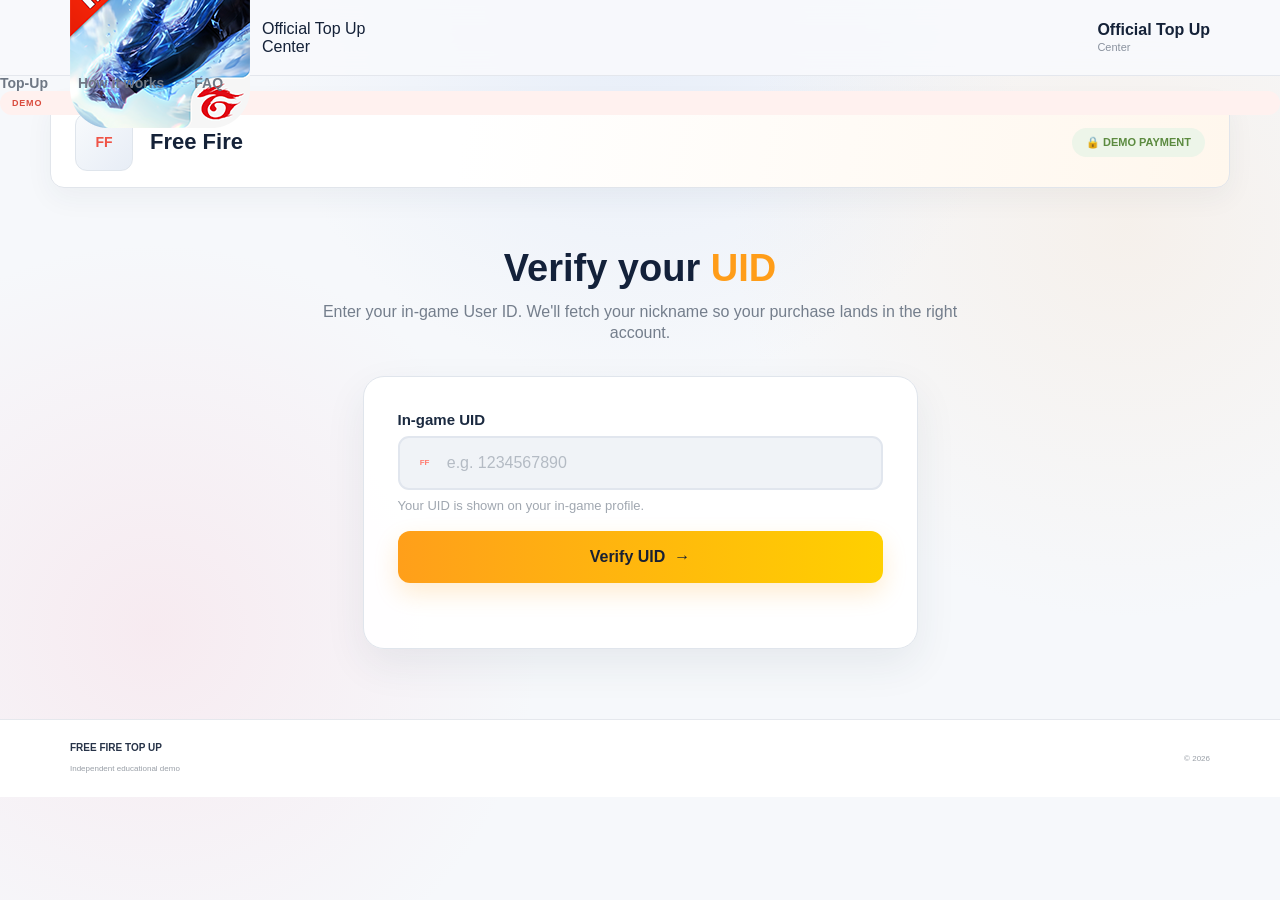
==== index.html @ 19c8bab3 "Update index.html" ====
<!DOCTYPE html>
<html lang="en">

<head>

    <meta charset="UTF-8">

    <meta
        name="viewport"
        content="width=device-width, initial-scale=1.0"
    >

    <title>Free Fire Top Up Demo</title>

    <link
        rel="stylesheet"
        href="./style.css?v=10"
    >

</head>


<body>


<!-- =========================
     HEADER
========================= -->

<header class="top-header">

    <div class="header-inner">


        <div class="brand-area">

    <img
        src="free-fire-logo.png"
        class="header-logo"
        alt="Free Fire"
    >

    <div class="brand-text">
        <div class="brand-title">Official Top Up</div>
        <div class="brand-subtitle">Center</div>
    </div>

</div>

            <div class="brand-title">

                <strong>
                    Official Top Up
                </strong>

                <span>
                    Center
                </span>

            </div>

        </div>


        <nav class="main-nav">

            <a href="#topup">
                Top-Up
            </a>

            <a href="#howItWorks">
                How it works
            </a>

            <a href="#faq">
                FAQ
            </a>

        </nav>


        <!-- DEMO 1 -->

        <div class="demo-pill">
            DEMO
        </div>

    </div>

</header>



<main id="topup">


<!-- =========================
     FREE FIRE BANNER
========================= -->

<section class="game-banner-section">

    <div class="game-banner">


        <div class="game-banner-left">

            <div class="game-banner-icon">
                FF
            </div>


            <div class="game-banner-title">

                <strong>
                    Free Fire
                </strong>

            </div>

        </div>


        <!-- DEMO 2 -->

        <div class="secure-pill">
            🔒 DEMO PAYMENT
        </div>

    </div>

</section>



<!-- =========================
     UID VERIFICATION
========================= -->

<section class="uid-section">

    <div class="uid-heading">

        <h1>
            Verify your <span>UID</span>
        </h1>

        <p>
            Enter your in-game User ID. We'll fetch your nickname so your purchase
            lands in the right account.
        </p>

    </div>



    <div class="uid-card">


        <div class="uid-field-label">
            In-game UID
        </div>


        <div class="uid-input-wrap">


            <div class="uid-logo">
                FF
            </div>


            <input
                type="text"
                id="uidInput"
                placeholder="e.g. 1234567890"
                maxlength="12"
                autocomplete="off"
                inputmode="numeric"
            >

        </div>


        <div class="uid-help">
            Your UID is shown on your in-game profile.
        </div>


        <button
            type="button"
            id="verifyBtn"
            class="verify-main-btn"
            onclick="verifyUID()"
        >

            <span id="verifyBtnText">
                Verify UID
            </span>


            <span
                id="verifyLoader"
                class="verify-loader"
                style="display:none;"
            >
            </span>


            <span
                id="verifyArrow"
                class="verify-arrow"
            >
                →
            </span>

        </button>


        <div id="errorMessage"></div>

    </div>

</section>



<!-- =========================
     PLAYER DETAILS MODAL
========================= -->

<div id="playerModal" class="modal">

    <div class="player-details-modal">

        <button
            type="button"
            class="player-modal-close"
            onclick="closePlayerModal()">
            ×
        </button>


        <div class="spark spark-one">✦</div>
        <div class="spark spark-two">✦</div>


        <!-- VERIFIED ICON -->

        <div class="verified-circle-big">
            <span>✓</span>
        </div>


        <div class="verified-badge-new">
            ✓ Verified Account
        </div>


        <!-- PLAYER NAME -->

        <h2 id="playerName">
            Player
        </h2>


        <p class="player-success-text">
            Congratulations — your account is ready!
        </p>


        <!-- STATS -->

        <div class="player-stats">


            <div class="player-stat">

                <strong id="playerLevel">
                    ---
                </strong>

                <span>
                    LEVEL
                </span>

            </div>


            <div class="player-stat">

                <strong id="playerRegion">
                    ---
                </strong>

                <span>
                    REGION
                </span>

            </div>


            <div class="player-stat">

                <strong id="playerLikes">
                    ---
                </strong>

                <span>
                    LIKES
                </span>

            </div>

        </div>


        <!-- UID / CLAN -->

        <div class="player-extra-details">

            <div class="extra-row">

                <span>
                    UID
                </span>

                <strong id="playerUID">
                    ---
                </strong>

            </div>


            <div class="extra-row">

    <span>
        PLAYER NAME
    </span>

    <strong id="playerNameBottom">
        ---
    </strong>

</div>

        <!-- CONTINUE -->

        <button
            type="button"
            class="player-proceed-btn"
            onclick="goToStore()">

            Proceed to Store

            <span>
                →
            </span>

        </button>


        <!-- RE-ENTER -->

        <button
            type="button"
            class="reenter-uid-btn"
            onclick="closePlayerModal()">

            Not my account? Re-enter UID

        </button>

    </div>

</div>

<!-- =========================
     STORE
========================= -->

<section
    id="storeSection"
    class="store-section"
    style="display:none;"
>

    <div class="page-container">


        <div class="store-heading">

            <div>

                <div class="step-label">
                    2 &nbsp; Pick a pack
                </div>

                <h2>
                    Select your Diamonds
                </h2>

                <p>
                    Choose a package for your verified account.
                </p>

            </div>


            <div class="verified-player">

                <span class="green-dot"></span>

                <span>
                    <small>PLAYER</small>
                    <strong id="storePlayerName">---</strong>
                </span>

                <span class="player-divider"></span>

                <span>
                    <small>UID</small>
                    <strong id="storePlayerUID">---</strong>
                </span>

            </div>

        </div>



        <div class="store-grid">


            <div class="packages">


                <div class="packages-title">
                    Recharge packages
                </div>


                <div class="package-grid">


                    <div class="package-card">

                        <div class="diamond">
                            💎
                        </div>

                        <h3>
                            100 Diamonds
                        </h3>

                        <strong>
                            ₹39
                        </strong>

                        <button
                            type="button"
                            onclick="buyPackage('100 Diamonds', 39)"
                        >
                            Buy
                        </button>

                    </div>


                    <div class="package-card">

                        <div class="diamond">
                            💎
                        </div>

                        <h3>
                            310 Diamonds
                        </h3>

                        <strong>
                            ₹99
                        </strong>

                        <button
                            type="button"
                            onclick="buyPackage('310 Diamonds', 99)"
                        >
                            Buy
                        </button>

                    </div>


                    <div class="package-card popular">

                        <div class="popular-badge">
                            POPULAR
                        </div>

                        <div class="diamond">
                            💎
                        </div>

                        <h3>
                            520 Diamonds
                        </h3>

                        <strong>
                            ₹149
                        </strong>

                        <button
                            type="button"
                            onclick="buyPackage('520 Diamonds', 149)"
                        >
                            Buy
                        </button>

                    </div>


                    <div class="package-card">

                        <div class="diamond">
                            💎
                        </div>

                        <h3>
                            1060 Diamonds
                        </h3>

                        <strong>
                            ₹299
                        </strong>

                        <button
                            type="button"
                            onclick="buyPackage('1060 Diamonds', 299)"
                        >
                            Buy
                        </button>

                    </div>


                    <div class="package-card">

                        <div class="diamond">
                            💎
                        </div>

                        <h3>
                            2180 Diamonds
                        </h3>

                        <strong>
                            ₹499
                        </strong>

                        <button
                            type="button"
                            onclick="buyPackage('2180 Diamonds', 499)"
                        >
                            Buy
                        </button>

                    </div>


                    <div class="package-card">

                        <div class="diamond">
                            💎
                        </div>

                        <h3>
                            5600 Diamonds
                        </h3>

                        <strong>
                            ₹799
                        </strong>

                        <button
                            type="button"
                            onclick="buyPackage('5600 Diamonds', 799)"
                        >
                            Buy
                        </button>

                    </div>

                </div>

            </div>


            <aside class="review-card">

                <div class="review-title">
                    Review Purchase
                </div>

                <h3>
                    Your order
                </h3>

                <div class="review-player">
                    <span class="review-icon">👤</span>

                    <span>
                        <small>PLAYER</small>
                        <strong id="summaryPlayerName">---</strong>
                    </span>
                </div>

                <div class="review-row">
                    <span>UID</span>
                    <strong id="summaryUID">---</strong>
                </div>

                <div class="review-line"></div>

                <div class="review-empty">
                    <div>💎</div>
                    <strong>Select a pack</strong>
                    <p>
                        Your selected package will appear here.
                    </p>
                </div>

            </aside>


        </div>

    </div>

</section>



<!-- =========================
     ORDER MODAL
========================= -->

<div
    id="orderModal"
    class="modal"
>

    <div class="order-modal-box">

        <button
            type="button"
            class="modal-close"
            onclick="closeOrderModal()"
        >
            ×
        </button>


        <div class="verified-small">
            ORDER READY
        </div>


        <h2>
            Review Purchase
        </h2>


        <div class="order-details">

            <div>
                <small>PACKAGE</small>
                <strong id="orderPackage">---</strong>
            </div>

            <div>
                <small>AMOUNT</small>
                <strong id="orderPrice">₹0</strong>
            </div>

            <div>
                <small>UID</small>
                <strong id="orderUID">---</strong>
            </div>

            <div>
                <small>STATUS</small>
                <strong class="green-text">
                    Ready
                </strong>
            </div>

        </div>


        <button
            type="button"
            class="continue-btn"
            onclick="proceedToPay()"
        >
            Proceed to Pay
            <span>→</span>
        </button>


        <button
            type="button"
            class="cancel-btn"
            onclick="closeOrderModal()"
        >
            Cancel
        </button>

    </div>

</div>



<!-- =========================
     PAYMENT
========================= -->

<section
    id="paymentSection"
    class="payment-section"
    style="display:none;"
>

    <div class="page-container">


        <div class="step-label">
            3 &nbsp; Pay securely
        </div>


        <div class="payment-heading">

            <h2>
                Complete your payment
            </h2>

            <p>
                Review your order and use the payment details below.
            </p>

        </div>


        <div class="payment-grid">


            <div class="payment-main">


                <div class="payment-summary">

                    <div>
                        <small>PACKAGE</small>
                        <strong id="paymentPackage">---</strong>
                    </div>

                    <div>
                        <small>AMOUNT</small>
                        <strong id="paymentPrice">₹0</strong>
                    </div>

                    <div>
                        <small>UID</small>
                        <strong id="paymentUID">---</strong>
                    </div>

                    <div>
                        <small>ORDER ID</small>
                        <strong id="paymentOrderId">---</strong>
                    </div>

                </div>


                <div class="payment-card">

                    <h3>
                        Pay with UPI
                    </h3>

                    <p>
                        Scan the QR code or use the UPI ID below.
                    </p>


                    <div class="qr-container">

                        <img
                            class="real-qr"
                            src="./upi-qr.png.jpeg"
                            alt="UPI payment QR"
                        >

                    </div>


                    <div class="upi-row">

                        <div>

                            <small>
                                UPI ID
                            </small>

                            <strong id="upiId">
                                raju.2501@ptyes
                            </strong>

                        </div>


                        <button
                            type="button"
                            class="copy-btn"
                            onclick="copyUPI()"
                        >
                            COPY
                        </button>

                    </div>

                </div>


                <div
                    id="paymentStatus"
                    class="payment-status"
                    style="display:none;"
                >
                </div>


                <button
                    type="button"
                    id="paidButton"
                    class="paid-action"
                    onclick="paymentSubmitted()"
                >
                    I HAVE PAID
                </button>


                <button
                    type="button"
                    class="back-action"
                    onclick="backToStore()"
                >
                    ← Back to Store
                </button>

            </div>



            <aside class="payment-side">

                <div class="how-pay-card">

                    <div class="review-title">
                        HOW TO PAY
                    </div>

                    <h3>
                        Follow these steps
                    </h3>


                    <div class="pay-step">
                        <span>01</span>
                        <p>Scan the QR code</p>
                    </div>


                    <div class="pay-step">
                        <span>02</span>
                        <p>Pay the displayed amount</p>
                    </div>


                    <div class="pay-step">
                        <span>03</span>
                        <p>Return to this page</p>
                    </div>


                    <div class="pay-step">
                        <span>04</span>
                        <p>Review the demo payment state</p>
                    </div>

                </div>

            </aside>

        </div>

    </div>

</section>



<!-- =========================
     HOW IT WORKS
========================= -->

<section
    id="howItWorks"
    class="how-section"
>

    <div class="page-container">


        <div class="center-heading">

            <h2>
                How it <span>works</span>
            </h2>

        </div>


        <div class="how-grid">


            <div class="how-card">

                <div class="number">
                    1
                </div>

                <h3>
                    Enter UID
                </h3>

                <p>
                    Enter your in-game User ID.
                </p>

            </div>


            <div class="how-card">

                <div class="number">
                    2
                </div>

                <h3>
                    Pick a pack
                </h3>

                <p>
                    Select your preferred package.
                </p>

            </div>


            <div class="how-card">

                <div class="number">
                    3
                </div>

                <h3>
                    Pay securely
                </h3>

                <p>
                    Continue through the payment demo.
                </p>

            </div>


            <div class="how-card">

                <div class="number">
                    4
                </div>

                <h3>
                    Get it instantly
                </h3>

                <p>
                    Complete the demonstration flow.
                </p>

            </div>

        </div>

    </div>

</section>



<!-- =========================
     FAQ
========================= -->

<section
    id="faq"
    class="faq-section"
>

    <div class="page-container">

        <div class="center-heading">

            <h2>
                Frequently Asked Questions
            </h2>

        </div>


        <div class="faq-container">


            <details class="faq-item">

                <summary>
                    How do I find my UID?
                    <span>+</span>
                </summary>

                <p>
                    Your UID is shown on your in-game player profile.
                </p>

            </details>


            <details class="faq-item">

                <summary>
                    How does UID verification work?
                    <span>+</span>
                </summary>

                <p>
                    The demo sends the entered UID to the configured
                    player-information API and displays the available details.
                </p>

            </details>


            <details class="faq-item">

                <summary>
                    Can I choose another package?
                    <span>+</span>
                </summary>

                <p>
                    Yes. Select any available package before continuing to checkout.
                </p>

            </details>


            <details class="faq-item">

                <summary>
                    Is this an official Free Fire website?
                    <span>+</span>
                </summary>

                <p>
                    No. This is an independent educational/demo interface and is
                    not affiliated with Garena.
                </p>

            </details>

        </div>

    </div>

</section>


</main>



<footer class="site-footer">

    <div class="footer-inner">

        <div>
            <strong>
                FREE FIRE TOP UP
            </strong>

            <span>
                Independent educational demo
            </span>
        </div>

        <span>
            © 2026
        </span>

    </div>

</footer>



<script src="./script.js?v=10"></script>

</body>
</html>
---- style.css ----
* {
    margin: 0;
    padding: 0;
    box-sizing: border-box;
}

html {
    scroll-behavior: smooth;
}

body {
    font-family: Arial, Helvetica, sans-serif;
    color: #152238;
    background:
        radial-gradient(
            circle at 12% 70%,
            rgba(249, 187, 202, 0.22),
            transparent 30%
        ),
        radial-gradient(
            circle at 88% 25%,
            rgba(244, 217, 188, 0.25),
            transparent 30%
        ),
        radial-gradient(
            circle at 50% 0%,
            rgba(211, 224, 245, 0.45),
            transparent 35%
        ),
        #f6f8fb;

    min-height: 100vh;
}


/* =========================
   HEADER
========================= */

.top-header {
    height: 76px;

    background: rgba(248, 249, 252, 0.93);

    border-bottom: 1px solid #e4e7ed;

    backdrop-filter: blur(14px);

    position: sticky;
    top: 0;

    z-index: 100;
}

.header-inner {
    max-width: 1180px;

    height: 100%;

    margin: auto;

    padding: 0 20px;

    display: flex;

    align-items: center;

    justify-content: space-between;
}

.brand-area {
    display: flex;

    align-items: center;

    gap: 12px;
}

.brand-logo {
    width: 38px;
    height: 38px;

    display: flex;

    align-items: center;

    justify-content: center;

    border-radius: 11px;

    background: #ff4d3d;

    color: white;

    font-size: 11px;

    font-weight: 900;
}

.brand-title {
    display: flex;

    flex-direction: column;
}

.brand-title strong {
    font-size: 16px;

    line-height: 1.05;
}

.brand-title span {
    color: #8a929e;

    font-size: 11px;

    margin-top: 2px;
}

.main-nav {
    display: flex;

    gap: 30px;
}

.main-nav a {
    color: #6e7784;

    text-decoration: none;

    font-size: 14px;

    font-weight: 700;
}

.main-nav a:hover {
    color: #152238;
}

.demo-pill {
    padding: 7px 12px;

    border-radius: 20px;

    background: #fff1ef;

    color: #d94b3d;

    font-size: 9px;

    font-weight: 900;

    letter-spacing: .8px;
}


/* =========================
   GAME BANNER
========================= */

.game-banner-section {
    padding: 20px 20px 0;
}

.game-banner {
    max-width: 1180px;

    min-height: 92px;

    margin: auto;

    padding: 14px 24px;

    display: flex;

    align-items: center;

    justify-content: space-between;

    background:
        linear-gradient(
            100deg,
            #ffffff 35%,
            #fff7ed 100%
        );

    border: 1px solid #e1e5eb;

    border-radius: 14px;

    box-shadow:
        0 10px 28px rgba(45, 62, 86, .05);
}

.game-banner-left {
    display: flex;

    align-items: center;

    gap: 17px;
}

.game-banner-icon {
    width: 58px;
    height: 58px;

    display: flex;

    align-items: center;

    justify-content: center;

    border-radius: 12px;

    background:
        linear-gradient(
            135deg,
            #f8fafc,
            #e7edf6
        );

    border: 1px solid #dfe5ec;

    color: #ef5447;

    font-size: 14px;

    font-weight: 900;
}

.game-banner-title strong {
    font-size: 22px;
}

.secure-pill {
    padding: 8px 14px;

    border-radius: 20px;

    background: #edf5e9;

    color: #5c8b40;

    font-size: 11px;

    font-weight: 800;
}


/* =========================
   UID SECTION
========================= */

.uid-section {
    padding: 60px 20px 70px;

    text-align: center;
}

.uid-heading {
    max-width: 650px;

    margin: 0 auto 32px;
}

.uid-heading h1 {
    color: #13213a;

    font-size: 38px;

    line-height: 1.1;

    margin-bottom: 11px;

    font-weight: 900;
}

.uid-heading h1 span {
    color: #ff9d19;
}

.uid-heading p {
    color: #747e8c;

    font-size: 16px;

    line-height: 1.35;
}

.uid-card {
    width: 100%;

    max-width: 555px;

    margin: auto;

    padding: 34px;

    background: rgba(255,255,255,.96);

    border: 1px solid #e0e5ec;

    border-radius: 21px;

    box-shadow:
        0 16px 40px rgba(43,58,82,.08);

    text-align: left;
}

.uid-field-label {
    color: #1b2a40;

    font-size: 15px;

    font-weight: 800;

    margin-bottom: 8px;
}

.uid-input-wrap {
    width: 100%;

    height: 54px;

    display: flex;

    align-items: center;

    padding: 0 14px;

    border: 2px solid #e1e6ee;

    border-radius: 11px;

    background: #f0f3f7;
}

.uid-input-wrap:focus-within {
    border-color: #ffad42;

    background: #f7f9fb;
}

.uid-logo {
    width: 24px;
    height: 24px;

    margin-right: 11px;

    display: flex;

    align-items: center;

    justify-content: center;

    color: #ff7b70;

    font-size: 8px;

    font-weight: 900;
}

.uid-input-wrap input {
    width: 100%;
    height: 100%;

    border: 0;

    outline: 0;

    background: transparent;

    color: #263348;

    font-size: 16px;
}

.uid-input-wrap input::placeholder {
    color: #b4bbc4;
}

.uid-help {
    color: #a0a7b0;

    font-size: 13px;

    margin: 8px 0 18px;
}

.verify-main-btn {
    width: 100%;

    height: 52px;

    display: flex;

    align-items: center;

    justify-content: center;

    gap: 9px;

    border: 0;

    border-radius: 12px;

    background:
        linear-gradient(
            90deg,
            #ff9f1a,
            #ffd000
        );

    color: #182033;

    font-size: 16px;

    font-weight: 900;

    cursor: pointer;

    box-shadow:
        0 10px 24px rgba(255,160,25,.20);

    transition: .18s ease;
}

.verify-main-btn:hover {
    transform: translateY(-1px);

    box-shadow:
        0 13px 28px rgba(255,160,25,.25);
}

.verify-main-btn:disabled {
    cursor: wait;

    opacity: .85;

    transform: none;
}

.verify-loader {
    width: 18px;
    height: 18px;

    border: 3px solid rgba(25,32,45,.25);

    border-top-color: #263348;

    border-radius: 50%;

    animation: spin .7s linear infinite;
}

@keyframes spin {
    to {
        transform: rotate(360deg);
    }
}

#errorMessage {
    min-height: 20px;

    margin-top: 11px;

    text-align: center;

    color: #d95454;

    font-size: 12px;

    font-weight: 700;
}


/* =========================
   MODAL
========================= */

.modal {
    display: none !important;

    position: fixed;

    inset: 0;

    z-index: 9999;

    padding: 20px;

    align-items: center;

    justify-content: center;

    background: rgba(20,29,43,.48);

    backdrop-filter: blur(7px);
}

.modal[style*="display: flex"] {
    display: flex !important;
}

.player-modal-box,
.order-modal-box {
    width: 100%;

    max-width: 470px;

    padding: 30px;

    position: relative;

    background: #ffffff;

    border-radius: 20px;

    box-shadow:
        0 25px 70px rgba(20,30,45,.18);

    text-align: center;
}

.modal-close {
    position: absolute;

    top: 12px;
    right: 13px;

    width: 34px;
    height: 34px;

    border: 0;

    border-radius: 50%;

    background: #f2f4f7;

    color: #656d78;

    font-size: 21px;

    cursor: pointer;
}

.verified-check {
    width: 63px;
    height: 63px;

    margin: 4px auto 8px;

    display: flex;

    align-items: center;

    justify-content: center;

    border-radius: 50%;

    background: #eaf8ef;

    color: #2da460;

    font-size: 27px;

    font-weight: 900;
}

.verified-small {
    color: #2c9b60;

    font-size: 9px;

    font-weight: 900;

    letter-spacing: .9px;

    margin-bottom: 7px;
}

.player-modal-box h2,
.order-modal-box h2 {
    color: #1c2a40;

    font-size: 26px;

    margin-bottom: 6px;
}

.player-modal-box > p,
.order-modal-box > p {
    color: #8a929c;

    font-size: 12px;

    margin-bottom: 19px;
}

.player-uid-box {
    padding: 13px 14px;

    margin-bottom: 10px;

    border: 1px solid #ffe0c6;

    border-radius: 10px;

    background: #fff8f1;

    text-align: left;
}

.player-uid-box small,
.player-details-grid small,
.order-details small {
    display: block;

    color: #9a9fa7;

    font-size: 8px;

    font-weight: 900;

    margin-bottom: 4px;
}

.player-uid-box strong {
    color: #273448;

    font-size: 14px;
}

.player-details-grid,
.order-details {
    display: grid;

    grid-template-columns: 1fr 1fr;

    gap: 9px;

    margin-bottom: 17px;
}

.player-details-grid > div,
.order-details > div {
    padding: 12px;

    background: #fafbfc;

    border: 1px solid #edf0f3;

    border-radius: 9px;

    text-align: left;
}

.player-details-grid strong,
.order-details strong {
    color: #273448;

    font-size: 13px;
}

.green-text {
    color: #2ba164 !important;
}

.continue-btn {
    width: 100%;

    min-height: 51px;

    display: flex;

    align-items: center;

    justify-content: center;

    gap: 8px;

    border: 0;

    border-radius: 10px;

    background:
        linear-gradient(
            90deg,
            #ff9e18,
            #ffd000
        );

    color: #1f2a3b;

    font-size: 13px;

    font-weight: 900;

    cursor: pointer;
}

.cancel-btn {
    width: 100%;

    height: 42px;

    margin-top: 8px;

    border: 1px solid #e1e3e7;

    border-radius: 9px;

    background: #ffffff;

    color: #777f89;

    font-size: 11px;

    font-weight: 800;

    cursor: pointer;
}


/* =========================
   STORE
========================= */

.store-section {
    padding: 48px 0 80px;

    background:
        rgba(246,248,251,.80);
}

.page-container {
    width: 100%;

    max-width: 1180px;

    margin: auto;

    padding: 0 20px;
}

.store-heading {
    display: flex;

    align-items: end;

    justify-content: space-between;

    gap: 25px;

    margin-bottom: 28px;
}

.step-label {
    color: #ff8f17;

    font-size: 10px;

    font-weight: 900;

    letter-spacing: .8px;

    margin-bottom: 8px;
}

.store-heading h2,
.payment-heading h2 {
    color: #18273c;

    font-size: 32px;

    margin-bottom: 6px;
}

.store-heading p,
.payment-heading p {
    color: #858d97;

    font-size: 12px;
}

.verified-player {
    display: flex;

    align-items: center;

    gap: 9px;

    padding: 10px 13px;

    background: #ffffff;

    border: 1px solid #e3e6eb;

    border-radius: 11px;
}

.green-dot {
    width: 7px;
    height: 7px;

    border-radius: 50%;

    background: #2fa766;
}

.verified-player > span:not(.green-dot):not(.player-divider) {
    display: flex;

    flex-direction: column;
}

.verified-player small {
    color: #9ca2aa;

    font-size: 7px;

    font-weight: 900;
}

.verified-player strong {
    color: #243047;

    font-size: 10px;
}

.player-divider {
    width: 1px;
    height: 27px;

    background: #e7e9ec;
}

.store-grid,
.payment-grid {
    display: grid;

    grid-template-columns:
        minmax(0,1fr) 300px;

    gap: 22px;

    align-items: start;
}

.packages-title,
.review-title {
    color: #8e959e;

    font-size: 9px;

    font-weight: 900;

    text-transform: uppercase;

    letter-spacing: .8px;

    margin-bottom: 11px;
}

.package-grid {
    display: grid;

    grid-template-columns:
        repeat(3,1fr);

    gap: 12px;
}

.package-card {
    position: relative;

    min-height: 190px;

    padding: 20px 15px 14px;

    display: flex;

    flex-direction: column;

    align-items: center;

    background: #ffffff;

    border: 1px solid #e4e7eb;

    border-radius: 13px;

    text-align: center;

    transition: .18s ease;
}

.package-card:hover {
    transform: translateY(-2px);

    border-color: #ffbb72;

    box-shadow:
        0 10px 28px rgba(0,0,0,.06);
}

.package-card.popular {
    border-color: #ffae5c;
}

.popular-badge {
    position: absolute;

    top: 8px;
    right: 8px;

    padding: 4px 6px;

    border-radius: 20px;

    background: #fff1e5;

    color: #e97500;

    font-size: 6px;

    font-weight: 900;
}

.diamond {
    width: 50px;
    height: 50px;

    display: flex;

    align-items: center;

    justify-content: center;

    margin-bottom: 10px;

    border-radius: 12px;

    background: #fff2e6;

    font-size: 26px;
}

.package-card h3 {
    color: #263348;

    font-size: 13px;

    margin-bottom: 9px;
}

.package-card > strong {
    color: #ee7900;

    font-size: 22px;

    margin-top: auto;

    margin-bottom: 11px;
}

.package-card button {
    width: 100%;

    min-height: 39px;

    border: 0;

    border-radius: 8px;

    background: #ff8d0a;

    color: white;

    font-size: 10px;

    font-weight: 900;

    cursor: pointer;
}

.review-card,
.payment-side {
    position: sticky;

    top: 92px;
}

.review-card {
    padding: 22px;

    background: #ffffff;

    border: 1px solid #e3e6eb;

    border-radius: 13px;

    box-shadow:
        0 7px 22px rgba(0,0,0,.035);
}

.review-card h3 {
    color: #263348;

    font-size: 19px;

    margin-bottom: 16px;
}

.review-player {
    display: flex;

    align-items: center;

    gap: 9px;

    margin-bottom: 14px;
}

.review-icon {
    width: 38px;
    height: 38px;

    display: flex;

    align-items: center;

    justify-content: center;

    border-radius: 9px;

    background: #fff2e6;

    font-size: 18px;
}

.review-player span:last-child {
    display: flex;

    flex-direction: column;
}

.review-player small {
    color: #a1a7ae;

    font-size: 7px;

    font-weight: 900;
}

.review-player strong {
    color: #263348;

    font-size: 11px;

    word-break: break-word;
}

.review-row {
    display: flex;

    justify-content: space-between;

    gap: 10px;

    padding: 10px 0;
}

.review-row span {
    color: #969da5;

    font-size: 9px;
}

.review-row strong {
    color: #263348;

    font-size: 10px;

    word-break: break-all;
}

.review-line {
    height: 1px;

    margin: 3px 0 15px;

    background: #edf0f3;
}

.review-empty {
    padding: 17px 10px;

    border: 1px dashed #dcdfe4;

    border-radius: 10px;

    text-align: center;
}

.review-empty div {
    font-size: 26px;

    margin-bottom: 6px;
}

.review-empty strong {
    display: block;

    color: #596270;

    font-size: 10px;

    margin-bottom: 5px;
}

.review-empty p {
    color: #a0a6ae;

    font-size: 8px;

    line-height: 1.5;
}


/* =========================
   PAYMENT
========================= */

.payment-section {
    padding: 48px 0 80px;

    background: #f5f7fa;
}

.payment-heading {
    margin-bottom: 27px;
}

.payment-summary {
    display: grid;

    grid-template-columns:
        repeat(4,1fr);

    gap: 9px;

    margin-bottom: 13px;
}

.payment-summary > div {
    padding: 12px;

    background: #ffffff;

    border: 1px solid #e4e7eb;

    border-radius: 9px;
}

.payment-summary small {
    display: block;

    color: #9ca1a8;

    font-size: 7px;

    font-weight: 900;

    margin-bottom: 4px;
}

.payment-summary strong {
    color: #263348;

    font-size: 11px;

    word-break: break-word;
}

.payment-card {
    padding: 27px;

    background: #ffffff;

    border: 1px solid #e3e6eb;

    border-radius: 14px;

    text-align: center;
}

.payment-card h3 {
    color: #263348;

    font-size: 17px;

    margin-bottom: 5px;
}

.payment-card > p {
    color: #8b939c;

    font-size: 10px;

    margin-bottom: 18px;
}

.qr-container {
    width: 230px;
    height: 230px;

    margin: 0 auto 18px;

    padding: 9px;

    display: flex;

    align-items: center;

    justify-content: center;

    background: white;

    border: 1px solid #e4e7eb;

    border-radius: 12px;
}

.real-qr {
    width: 100%;
    height: 100%;

    object-fit: contain;
}

.upi-row {
    max-width: 500px;

    margin: auto;

    padding: 11px 13px;

    display: flex;

    align-items: center;

    justify-content: space-between;

    gap: 12px;

    background: #f8f9fb;

    border: 1px solid #e6e8ec;

    border-radius: 9px;

    text-align: left;
}

.upi-row div {
    display: flex;

    flex-direction: column;

    min-width: 0;
}

.upi-row small {
    color: #9ca1a8;

    font-size: 7px;

    font-weight: 900;

    margin-bottom: 4px;
}

.upi-row strong {
    color: #263348;

    font-size: 11px;

    word-break: break-all;
}

.copy-btn {
    flex-shrink: 0;

    border: 0;

    border-radius: 7px;

    padding: 9px 12px;

    background: #283548;

    color: white;

    font-size: 8px;

    font-weight: 900;

    cursor: pointer;
}

.paid-action {
    width: 100%;

    height: 51px;

    margin-top: 13px;

    border: 0;

    border-radius: 9px;

    background:
        linear-gradient(
            90deg,
            #ff9f18,
            #ffd000
        );

    color: #1c293b;

    font-size: 12px;

    font-weight: 900;

    cursor: pointer;
}

.paid-action:disabled {
    background: #a65b5b;

    color: white;

    cursor: not-allowed;
}

.payment-status {
    margin-top: 12px;

    padding: 11px;

    border: 1px solid #ffd0d0;

    border-radius: 8px;

    background: #fff2f2;

    color: #d04b4b;

    font-size: 10px;

    font-weight: 800;
}

.back-action {
    width: 100%;

    height: 42px;

    margin-top: 8px;

    border: 1px solid #dde0e5;

    border-radius: 9px;

    background: #ffffff;

    color: #6f7781;

    font-size: 10px;

    font-weight: 800;

    cursor: pointer;
}

.how-pay-card {
    padding: 22px;

    background: #ffffff;

    border: 1px solid #e4e7eb;

    border-radius: 13px;
}

.how-pay-card h3 {
    color: #263348;

    font-size: 18px;

    margin-bottom: 12px;
}

.pay-step {
    display: flex;

    align-items: center;

    gap: 9px;

    padding: 12px 0;

    border-bottom: 1px solid #edf0f3;
}

.pay-step:last-child {
    border-bottom: 0;
}

.pay-step span {
    width: 26px;
    height: 26px;

    display: flex;

    align-items: center;

    justify-content: center;

    border-radius: 7px;

    background: #fff2e6;

    color: #eb7700;

    font-size: 8px;

    font-weight: 900;
}

.pay-step p {
    color: #777f89;

    font-size: 9px;
}


/* =========================
   HOW IT WORKS
========================= */

.how-section {
    padding: 68px 0 75px;

    background: #ffffff;

    border-top: 1px solid #e5e8ed;
}

.center-heading {
    text-align: center;

    margin-bottom: 35px;
}

.center-heading h2 {
    color: #14243a;

    font-size: 34px;
}

.center-heading h2 span {
    color: #ff9c14;
}

.how-grid {
    display: grid;

    grid-template-columns:
        repeat(4,1fr);

    gap: 15px;
}

.how-card {
    padding: 28px 20px;

    position: relative;

    background: #ffffff;

    border: 1px solid #e3e6eb;

    border-radius: 16px;

    text-align: center;

    box-shadow:
        0 8px 25px rgba(0,0,0,.04);
}

.number {
    width: 51px;
    height: 51px;

    margin: 0 auto 16px;

    display: flex;

    align-items: center;

    justify-content: center;

    border-radius: 50%;

    background:
        linear-gradient(
            135deg,
            #ff9e17,
            #ffd000
        );

    color: #162238;

    font-size: 19px;

    font-weight: 900;
}

.how-card h3 {
    color: #263348;

    font-size: 15px;

    margin-bottom: 7px;
}

.how-card p {
    color: #8a929c;

    font-size: 10px;

    line-height: 1.6;
}


/* =========================
   FAQ
========================= */

.faq-section {
    padding: 70px 0;

    background: #f5f7fa;

    border-top: 1px solid #e7e9ed;
}

.faq-container {
    width: 100%;

    max-width: 780px;

    margin: auto;
}

.faq-item {
    margin-bottom: 9px;

    background: #ffffff;

    border: 1px solid #e3e6eb;

    border-radius: 10px;

    overflow: hidden;
}

.faq-item summary {
    padding: 16px 18px;

    display: flex;

    align-items: center;

    justify-content: space-between;

    list-style: none;

    cursor: pointer;

    color: #29364a;

    font-size: 11px;

    font-weight: 800;
}

.faq-item summary::-webkit-details-marker {
    display: none;
}

.faq-item summary span {
    color: #ef8200;

    font-size: 18px;
}

.faq-item p {
    padding: 0 18px 17px;

    color: #8b929b;

    font-size: 9px;

    line-height: 1.7;
}


/* =========================
   FOOTER
========================= */

.site-footer {
    background: #ffffff;

    border-top: 1px solid #e5e8ed;
}

.footer-inner {
    max-width: 1180px;

    margin: auto;

    padding: 22px 20px;

    display: flex;

    align-items: center;

    justify-content: space-between;
}

.footer-inner strong {
    display: block;

    color: #273348;

    font-size: 10px;

    margin-bottom: 4px;
}

.footer-inner span {
    color: #999fa7;

    font-size: 8px;
}


/* =========================
   RESPONSIVE
========================= */

@media (max-width: 950px) {

    .hero-copy h1 {
        font-size: 48px;
    }

    .store-grid,
    .payment-grid {
        grid-template-columns: 1fr;
    }

    .review-card,
    .payment-side {
        position: static;
    }

    .how-grid {
        grid-template-columns:
            repeat(2,1fr);
    }

    .package-grid {
        grid-template-columns:
            repeat(2,1fr);
    }

    .payment-summary {
        grid-template-columns:
            repeat(2,1fr);
    }
}


@media (max-width: 700px) {

    .top-header {
        height: 64px;
    }

    .main-nav {
        display: none;
    }

    .demo-pill {
        display: none;
    }

    .game-banner-section {
        padding: 14px 12px 0;
    }

    .game-banner {
        padding: 12px 15px;
    }

    .game-banner-title strong {
        font-size: 18px;
    }

    .secure-pill {
        font-size: 9px;
        padding: 7px 9px;
    }

    .uid-section {
        padding: 45px 15px 55px;
    }

    .uid-heading h1 {
        font-size: 31px;
    }

    .uid-heading p {
        font-size: 13px;
    }

    .uid-card {
        padding: 24px 18px;
    }

    .store-heading {
        flex-direction: column;

        align-items: flex-start;
    }

    .verified-player {
        width: 100%;

        justify-content: space-between;
    }
}


@media (max-width: 450px) {

    .package-grid,
    .how-grid {
        grid-template-columns: 1fr;
    }

    .player-details-grid,
    .order-details {
        grid-template-columns: 1fr 1fr;
    }

    .payment-summary {
        grid-template-columns: 1fr 1fr;
    }

    .player-modal-box,
    .order-modal-box {
        padding: 25px 17px;
    }

    .qr-container {
        width: 210px;
        height: 210px;
    }

    .footer-inner {
        align-items: flex-start;

        flex-direction: column;

        gap: 9px;
    }
}
/* ==================================================
   PLAYER DETAILS POPUP - REFERENCE STYLE
================================================== */


/* MODAL BACKGROUND */

#playerModal {
    display: none !important;

    position: fixed;

    inset: 0;

    z-index: 9999;

    align-items: center;

    justify-content: center;

    padding: 20px;

    background:
        rgba(20, 28, 42, 0.55);

    backdrop-filter: blur(9px);
}


/* JAVASCRIPT OPEN */

#playerModal[style*="display: flex"] {
    display: flex !important;
}


/* MAIN POPUP */

.player-details-modal {
    width: 100%;

    max-width: 470px;

    position: relative;

    padding: 36px 28px 20px;

    background: #ffffff;

    border-radius: 28px;

    text-align: center;

    box-shadow:
        0 30px 80px rgba(20, 30, 50, 0.25);

    overflow: hidden;

    animation:
        playerModalIn .22s ease-out;
}


@keyframes playerModalIn {

    from {
        opacity: 0;

        transform:
            translateY(14px)
            scale(.96);
    }

    to {
        opacity: 1;

        transform:
            translateY(0)
            scale(1);
    }
}


/* CLOSE */

.player-modal-close {
    position: absolute;

    top: 14px;

    right: 14px;

    width: 39px;

    height: 39px;

    border: none;

    border-radius: 50%;

    background: #f0f3f7;

    color: #9aa3af;

    font-size: 25px;

    line-height: 1;

    cursor: pointer;

    z-index: 5;
}


.player-modal-close:hover {
    background: #e6eaf0;

    color: #596474;
}


/* DECORATIVE SPARKS */

.spark {
    position: absolute;

    color: #ffad3d;

    font-size: 20px;

    pointer-events: none;
}

.spark-one {
    top: 43px;

    left: 100px;
}

.spark-two {
    top: 100px;

    right: 82px;

    font-size: 24px;
}


/* VERIFIED CIRCLE */

.verified-circle-big {
    width: 92px;

    height: 92px;

    margin: 4px auto 10px;

    display: flex;

    align-items: center;

    justify-content: center;

    border-radius: 50%;

    background:
        #fff3e2;

    box-shadow:
        0 0 0 8px #fff9f1;
}


.verified-circle-big span {
    width: 59px;

    height: 59px;

    display: flex;

    align-items: center;

    justify-content: center;

    border-radius: 50%;

    background:
        linear-gradient(
            135deg,
            #ff9415,
            #ffc500
        );

    color: #ffffff;

    font-size: 27px;

    font-weight: 900;
}


/* VERIFIED BADGE */

.verified-badge-new {
    display: inline-flex;

    align-items: center;

    justify-content: center;

    padding: 6px 12px;

    margin-bottom: 10px;

    border-radius: 30px;

    background: #e8f6e9;

    color: #328646;

    font-size: 11px;

    font-weight: 800;
}


/* NAME */

.player-details-modal h2 {
    color: #17243a;

    font-size: 27px;

    font-weight: 900;

    margin-bottom: 7px;

    letter-spacing: .2px;
}


/* SUBTEXT */

.player-success-text {
    margin-bottom: 19px;

    color: #4d5a6e;

    font-size: 15px;

    line-height: 1.5;
}


/* STATS */

.player-stats {
    display: grid;

    grid-template-columns:
        repeat(3, 1fr);

    gap: 10px;

    margin-bottom: 12px;
}


.player-stat {
    min-height: 72px;

    padding: 11px 7px;

    display: flex;

    flex-direction: column;

    align-items: center;

    justify-content: center;

    background: #f0f3f7;

    border: 1px solid #e2e7ee;

    border-radius: 13px;
}


.player-stat strong {
    color: #16243b;

    font-size: 21px;

    line-height: 1;

    font-weight: 900;

    margin-bottom: 7px;
}


.player-stat span {
    color: #9aa3af;

    font-size: 9px;

    font-weight: 700;

    letter-spacing: 1px;
}


/* UID + CLAN */

.player-extra-details {
    margin-bottom: 15px;

    padding: 10px 17px;

    background: #f0f3f7;

    border: 1px solid #e1e6ed;

    border-radius: 13px;
}


.extra-row {
    min-height: 35px;

    display: flex;

    align-items: center;

    justify-content: space-between;

    gap: 15px;

    text-align: left;
}


.extra-row + .extra-row {
    border-top: 1px solid #dce2e9;
}


.extra-row span {
    color: #8f98a5;

    font-size: 12px;
}


.extra-row strong {
    max-width: 65%;

    color: #1d2a3e;

    font-size: 13px;

    text-align: right;

    word-break: break-all;
}


/* PROCEED BUTTON */

.player-proceed-btn {
    width: 100%;

    min-height: 51px;

    display: flex;

    align-items: center;

    justify-content: center;

    gap: 8px;

    border: none;

    border-radius: 11px;

    background:
        linear-gradient(
            90deg,
            #ff9d19,
            #ffd000
        );

    color: #17243a;

    font-size: 15px;

    font-weight: 900;

    cursor: pointer;

    box-shadow:
        0 11px 25px rgba(255, 165, 30, .20);

    transition: .18s ease;
}


.player-proceed-btn:hover {
    transform: translateY(-1px);

    box-shadow:
        0 14px 30px rgba(255, 165, 30, .25);
}


.player-proceed-btn span {
    font-size: 20px;

    line-height: 1;
}


/* RE-ENTER */

.reenter-uid-btn {
    margin-top: 16px;

    border: none;

    background: transparent;

    color: #16243b;

    font-size: 13px;

    font-weight: 800;

    cursor: pointer;
}


.reenter-uid-btn:hover {
    text-decoration: underline;
}


/* MOBILE */

@media (max-width: 500px) {

    .player-details-modal {
        max-width: 410px;

        padding: 30px 17px 18px;

        border-radius: 23px;
    }

    .spark-one {
        left: 55px;
    }

    .spark-two {
        right: 45px;
    }

    .verified-circle-big {
        width: 82px;
        height: 82px;
    }

    .verified-circle-big span {
        width: 53px;
        height: 53px;

        font-size: 24px;
    }

    .player-details-modal h2 {
        font-size: 24px;
    }

    .player-success-text {
        font-size: 13px;
    }

    .player-stat {
        min-height: 67px;
    }

    .player-stat strong {
        font-size: 19px;
    }
}
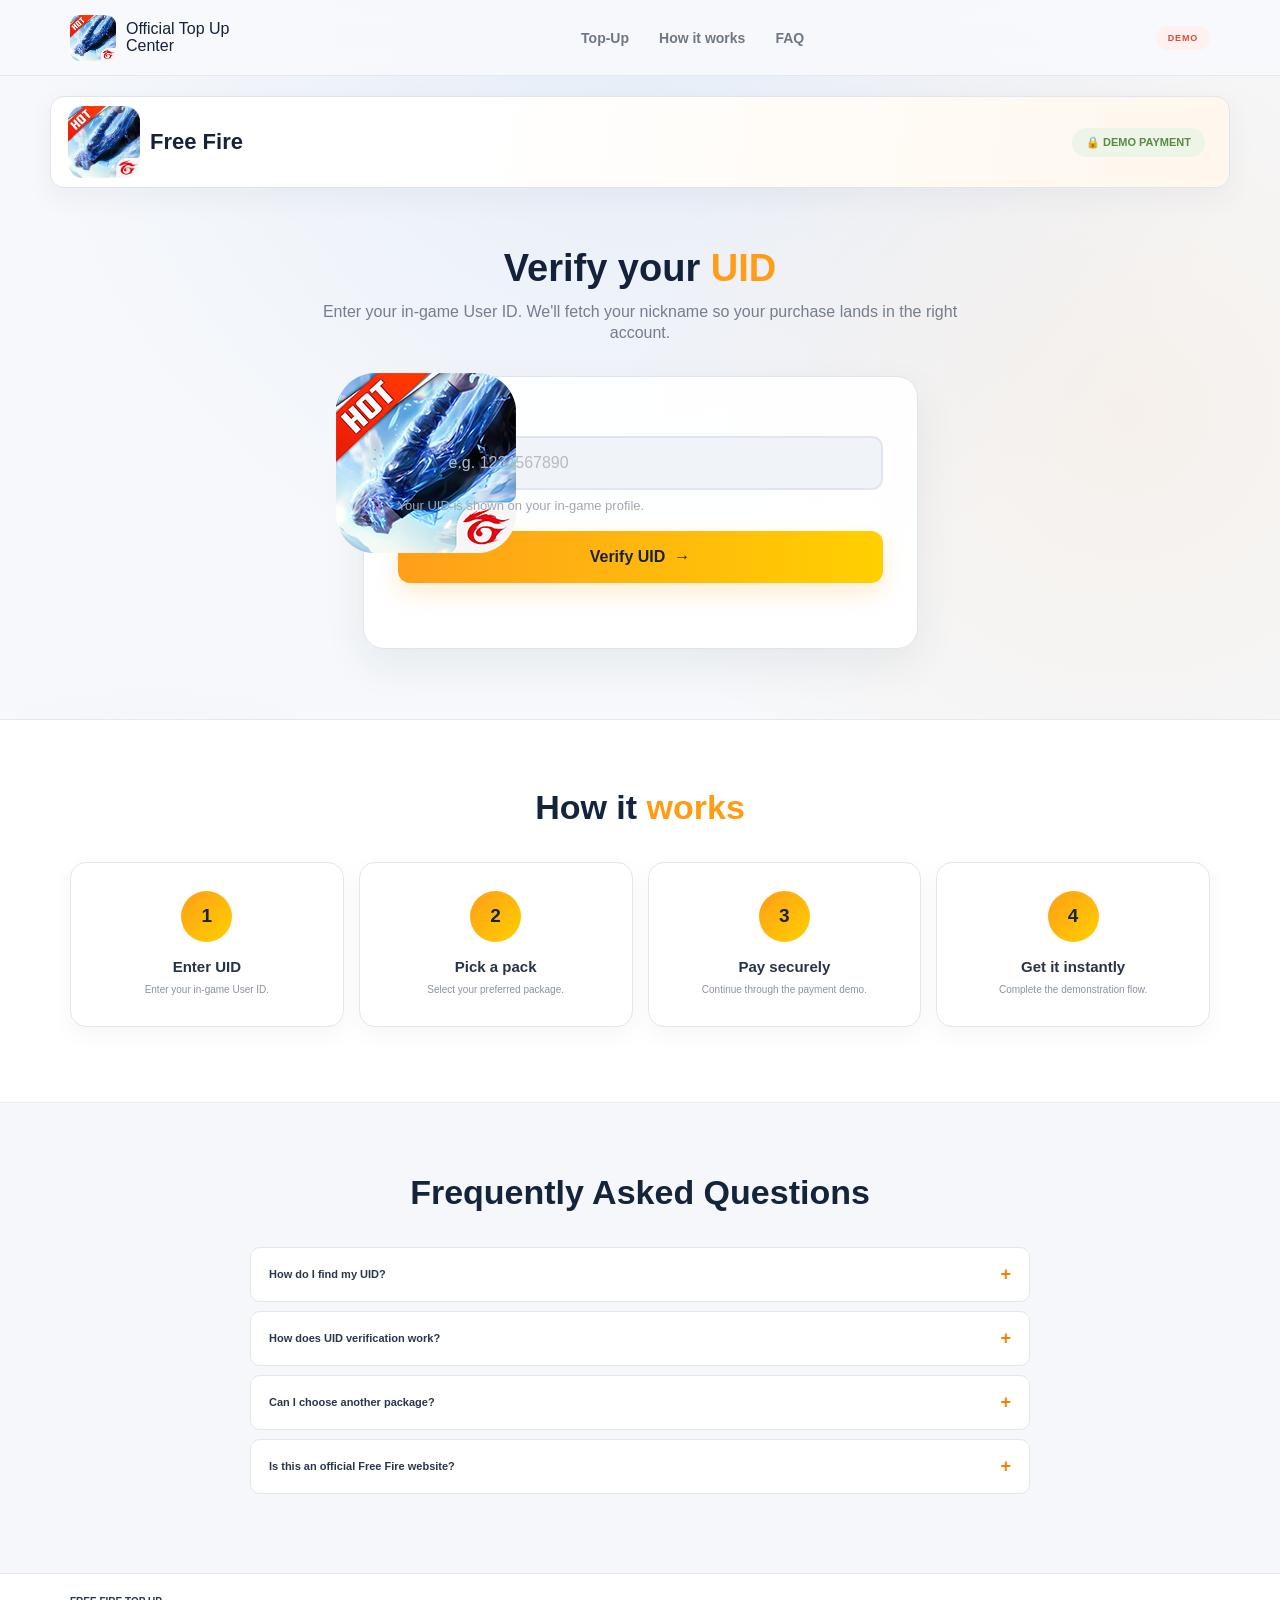
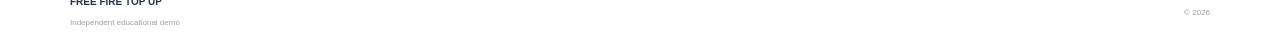
==== commit 6bdf3f85: "Update index.html" ====
--- a/index.html
+++ b/index.html
@@ -14,7 +14,7 @@
 
     <link
         rel="stylesheet"
-        href="./style.css?v=10"
+        href="./style.css?v=11"
     >
 
 </head>
@@ -32,35 +32,32 @@
     <div class="header-inner">
 
 
+        <!-- BRAND -->
+
         <div class="brand-area">
 
-    <img
-        src="free-fire-logo.png"
-        class="header-logo"
-        alt="Free Fire"
-    >
-
-    <div class="brand-text">
-        <div class="brand-title">Official Top Up</div>
-        <div class="brand-subtitle">Center</div>
-    </div>
-
-</div>
-
-            <div class="brand-title">
-
-                <strong>
+            <img
+                src="./free-fire-logo.png"
+                class="header-logo"
+                alt="Free Fire"
+            >
+
+            <div class="brand-text">
+
+                <div class="brand-title">
                     Official Top Up
-                </strong>
-
-                <span>
+                </div>
+
+                <div class="brand-subtitle">
                     Center
-                </span>
-
-            </div>
-
-        </div>
-
+                </div>
+
+            </div>
+
+        </div>
+
+
+        <!-- NAVIGATION -->
 
         <nav class="main-nav">
 
@@ -105,8 +102,15 @@
 
         <div class="game-banner-left">
 
+
             <div class="game-banner-icon">
-                FF
+
+                <img
+                    src="./free-fire-logo.png"
+                    class="banner-logo"
+                    alt="Free Fire"
+                >
+
             </div>
 
 
@@ -166,7 +170,12 @@
 
 
             <div class="uid-logo">
-                FF
+
+                <img
+                    src="./free-fire-logo.png"
+                    alt="Free Fire"
+                >
+
             </div>
 
 
@@ -229,20 +238,30 @@
      PLAYER DETAILS MODAL
 ========================= -->
 
-<div id="playerModal" class="modal">
+<div
+    id="playerModal"
+    class="modal"
+>
 
     <div class="player-details-modal">
+
 
         <button
             type="button"
             class="player-modal-close"
-            onclick="closePlayerModal()">
+            onclick="closePlayerModal()"
+        >
             ×
         </button>
 
 
-        <div class="spark spark-one">✦</div>
-        <div class="spark spark-two">✦</div>
+        <div class="spark spark-one">
+            ✦
+        </div>
+
+        <div class="spark spark-two">
+            ✦
+        </div>
 
 
         <!-- VERIFIED ICON -->
@@ -315,9 +334,13 @@
         </div>
 
 
-        <!-- UID / CLAN -->
+
+        <!-- UID / PLAYER NAME -->
 
         <div class="player-extra-details">
+
+
+            <!-- UID -->
 
             <div class="extra-row">
 
@@ -332,24 +355,32 @@
             </div>
 
 
+            <!-- PLAYER NAME -->
+
             <div class="extra-row">
 
-    <span>
-        PLAYER NAME
-    </span>
-
-    <strong id="playerNameBottom">
-        ---
-    </strong>
-
-</div>
+                <span>
+                    PLAYER NAME
+                </span>
+
+                <strong id="playerNameBottom">
+                    ---
+                </strong>
+
+            </div>
+
+
+        </div>
+
+
 
         <!-- CONTINUE -->
 
         <button
             type="button"
             class="player-proceed-btn"
-            onclick="goToStore()">
+            onclick="goToStore()"
+        >
 
             Proceed to Store
 
@@ -365,7 +396,8 @@
         <button
             type="button"
             class="reenter-uid-btn"
-            onclick="closePlayerModal()">
+            onclick="closePlayerModal()"
+        >
 
             Not my account? Re-enter UID
 
@@ -374,6 +406,8 @@
     </div>
 
 </div>
+
+
 
 <!-- =========================
      STORE
@@ -390,6 +424,7 @@
 
         <div class="store-heading">
 
+
             <div>
 
                 <div class="step-label">
@@ -407,21 +442,41 @@
             </div>
 
 
+
             <div class="verified-player">
 
+
                 <span class="green-dot"></span>
 
+
                 <span>
-                    <small>PLAYER</small>
-                    <strong id="storePlayerName">---</strong>
+
+                    <small>
+                        PLAYER
+                    </small>
+
+                    <strong id="storePlayerName">
+                        ---
+                    </strong>
+
                 </span>
 
+
                 <span class="player-divider"></span>
 
+
                 <span>
-                    <small>UID</small>
-                    <strong id="storePlayerUID">---</strong>
+
+                    <small>
+                        UID
+                    </small>
+
+                    <strong id="storePlayerUID">
+                        ---
+                    </strong>
+
                 </span>
+
 
             </div>
 
@@ -443,19 +498,25 @@
                 <div class="package-grid">
 
 
+                    <!-- 100 -->
+
                     <div class="package-card">
+
 
                         <div class="diamond">
                             💎
                         </div>
 
+
                         <h3>
                             100 Diamonds
                         </h3>
 
+
                         <strong>
                             ₹39
                         </strong>
+
 
                         <button
                             type="button"
@@ -464,22 +525,30 @@
                             Buy
                         </button>
 
-                    </div>
-
+
+                    </div>
+
+
+
+                    <!-- 310 -->
 
                     <div class="package-card">
+
 
                         <div class="diamond">
                             💎
                         </div>
 
+
                         <h3>
                             310 Diamonds
                         </h3>
 
+
                         <strong>
                             ₹99
                         </strong>
+
 
                         <button
                             type="button"
@@ -488,26 +557,35 @@
                             Buy
                         </button>
 
-                    </div>
-
+
+                    </div>
+
+
+
+                    <!-- 520 -->
 
                     <div class="package-card popular">
+
 
                         <div class="popular-badge">
                             POPULAR
                         </div>
 
+
                         <div class="diamond">
                             💎
                         </div>
 
+
                         <h3>
                             520 Diamonds
                         </h3>
 
+
                         <strong>
                             ₹149
                         </strong>
+
 
                         <button
                             type="button"
@@ -516,22 +594,30 @@
                             Buy
                         </button>
 
-                    </div>
-
+
+                    </div>
+
+
+
+                    <!-- 1060 -->
 
                     <div class="package-card">
+
 
                         <div class="diamond">
                             💎
                         </div>
 
+
                         <h3>
                             1060 Diamonds
                         </h3>
 
+
                         <strong>
                             ₹299
                         </strong>
+
 
                         <button
                             type="button"
@@ -540,22 +626,30 @@
                             Buy
                         </button>
 
-                    </div>
-
+
+                    </div>
+
+
+
+                    <!-- 2180 -->
 
                     <div class="package-card">
+
 
                         <div class="diamond">
                             💎
                         </div>
 
+
                         <h3>
                             2180 Diamonds
                         </h3>
 
+
                         <strong>
                             ₹499
                         </strong>
+
 
                         <button
                             type="button"
@@ -564,22 +658,30 @@
                             Buy
                         </button>
 
-                    </div>
-
+
+                    </div>
+
+
+
+                    <!-- 5600 -->
 
                     <div class="package-card">
+
 
                         <div class="diamond">
                             💎
                         </div>
 
+
                         <h3>
                             5600 Diamonds
                         </h3>
 
+
                         <strong>
                             ₹799
                         </strong>
+
 
                         <button
                             type="button"
@@ -588,46 +690,92 @@
                             Buy
                         </button>
 
-                    </div>
-
-                </div>
-
-            </div>
-
+
+                    </div>
+
+
+                </div>
+
+            </div>
+
+
+
+            <!-- REVIEW -->
 
             <aside class="review-card">
+
 
                 <div class="review-title">
                     Review Purchase
                 </div>
+
 
                 <h3>
                     Your order
                 </h3>
 
+
                 <div class="review-player">
-                    <span class="review-icon">👤</span>
+
+
+                    <span class="review-icon">
+                        👤
+                    </span>
+
 
                     <span>
-                        <small>PLAYER</small>
-                        <strong id="summaryPlayerName">---</strong>
+
+                        <small>
+                            PLAYER
+                        </small>
+
+                        <strong id="summaryPlayerName">
+                            ---
+                        </strong>
+
                     </span>
-                </div>
+
+
+                </div>
+
+
 
                 <div class="review-row">
-                    <span>UID</span>
-                    <strong id="summaryUID">---</strong>
-                </div>
+
+                    <span>
+                        UID
+                    </span>
+
+                    <strong id="summaryUID">
+                        ---
+                    </strong>
+
+                </div>
+
 
                 <div class="review-line"></div>
 
+
                 <div class="review-empty">
-                    <div>💎</div>
-                    <strong>Select a pack</strong>
+
+
+                    <div>
+                        💎
+                    </div>
+
+
+                    <strong>
+                        Select a pack
+                    </strong>
+
+
                     <p>
                         Your selected package will appear here.
                     </p>
-                </div>
+
+
+                </div>
+
 
             </aside>
 
@@ -650,6 +798,7 @@
 >
 
     <div class="order-modal-box">
+
 
         <button
             type="button"
@@ -672,27 +821,58 @@
 
         <div class="order-details">
 
+
             <div>
-                <small>PACKAGE</small>
-                <strong id="orderPackage">---</strong>
-            </div>
+
+                <small>
+                    PACKAGE
+                </small>
+
+                <strong id="orderPackage">
+                    ---
+                </strong>
+
+            </div>
+
 
             <div>
-                <small>AMOUNT</small>
-                <strong id="orderPrice">₹0</strong>
-            </div>
+
+                <small>
+                    AMOUNT
+                </small>
+
+                <strong id="orderPrice">
+                    ₹0
+                </strong>
+
+            </div>
+
 
             <div>
-                <small>UID</small>
-                <strong id="orderUID">---</strong>
-            </div>
+
+                <small>
+                    UID
+                </small>
+
+                <strong id="orderUID">
+                    ---
+                </strong>
+
+            </div>
+
 
             <div>
-                <small>STATUS</small>
+
+                <small>
+                    STATUS
+                </small>
+
                 <strong class="green-text">
                     Ready
                 </strong>
-            </div>
+
+            </div>
+
 
         </div>
 
@@ -702,8 +882,13 @@
             class="continue-btn"
             onclick="proceedToPay()"
         >
+
             Proceed to Pay
-            <span>→</span>
+
+            <span>
+                →
+            </span>
+
         </button>
 
 
@@ -715,6 +900,7 @@
             Cancel
         </button>
 
+
     </div>
 
 </div>
@@ -752,49 +938,91 @@
         </div>
 
 
+
         <div class="payment-grid">
 
 
             <div class="payment-main">
 
 
+                <!-- PAYMENT SUMMARY -->
+
                 <div class="payment-summary">
 
+
                     <div>
-                        <small>PACKAGE</small>
-                        <strong id="paymentPackage">---</strong>
-                    </div>
+
+                        <small>
+                            PACKAGE
+                        </small>
+
+                        <strong id="paymentPackage">
+                            ---
+                        </strong>
+
+                    </div>
+
 
                     <div>
-                        <small>AMOUNT</small>
-                        <strong id="paymentPrice">₹0</strong>
-                    </div>
+
+                        <small>
+                            AMOUNT
+                        </small>
+
+                        <strong id="paymentPrice">
+                            ₹0
+                        </strong>
+
+                    </div>
+
 
                     <div>
-                        <small>UID</small>
-                        <strong id="paymentUID">---</strong>
-                    </div>
+
+                        <small>
+                            UID
+                        </small>
+
+                        <strong id="paymentUID">
+                            ---
+                        </strong>
+
+                    </div>
+
 
                     <div>
-                        <small>ORDER ID</small>
-                        <strong id="paymentOrderId">---</strong>
-                    </div>
-
-                </div>
-
+
+                        <small>
+                            ORDER ID
+                        </small>
+
+                        <strong id="paymentOrderId">
+                            ---
+                        </strong>
+
+                    </div>
+
+
+                </div>
+
+
+
+                <!-- PAYMENT CARD -->
 
                 <div class="payment-card">
+
 
                     <h3>
                         Pay with UPI
                     </h3>
 
+
                     <p>
                         Scan the QR code or use the UPI ID below.
                     </p>
 
 
                     <div class="qr-container">
+
 
                         <img
                             class="real-qr"
@@ -802,10 +1030,13 @@
                             alt="UPI payment QR"
                         >
 
-                    </div>
+
+                    </div>
+
 
 
                     <div class="upi-row">
+
 
                         <div>
 
@@ -828,10 +1059,15 @@
                             COPY
                         </button>
 
-                    </div>
-
-                </div>
-
+
+                    </div>
+
+
+                </div>
+
+
+
+                <!-- PAYMENT STATUS -->
 
                 <div
                     id="paymentStatus"
@@ -840,6 +1076,9 @@
                 >
                 </div>
 
+
+
+                <!-- PAID -->
 
                 <button
                     type="button"
@@ -851,6 +1090,9 @@
                 </button>
 
 
+
+                <!-- BACK -->
+
                 <button
                     type="button"
                     class="back-action"
@@ -859,17 +1101,23 @@
                     ← Back to Store
                 </button>
 
-            </div>
-
-
+
+            </div>
+
+
+
+            <!-- HOW TO PAY -->
 
             <aside class="payment-side">
 
+
                 <div class="how-pay-card">
+
 
                     <div class="review-title">
                         HOW TO PAY
                     </div>
+
 
                     <h3>
                         Follow these steps
@@ -877,31 +1125,62 @@
 
 
                     <div class="pay-step">
-                        <span>01</span>
-                        <p>Scan the QR code</p>
+
+                        <span>
+                            01
+                        </span>
+
+                        <p>
+                            Scan the QR code
+                        </p>
+
                     </div>
 
 
                     <div class="pay-step">
-                        <span>02</span>
-                        <p>Pay the displayed amount</p>
+
+                        <span>
+                            02
+                        </span>
+
+                        <p>
+                            Pay the displayed amount
+                        </p>
+
                     </div>
 
 
                     <div class="pay-step">
-                        <span>03</span>
-                        <p>Return to this page</p>
+
+                        <span>
+                            03
+                        </span>
+
+                        <p>
+                            Return to this page
+                        </p>
+
                     </div>
 
 
                     <div class="pay-step">
-                        <span>04</span>
-                        <p>Review the demo payment state</p>
-                    </div>
-
-                </div>
+
+                        <span>
+                            04
+                        </span>
+
+                        <p>
+                            Review the demo payment state
+                        </p>
+
+                    </div>
+
+
+                </div>
+
 
             </aside>
+
 
         </div>
 
@@ -932,75 +1211,96 @@
         </div>
 
 
+
         <div class="how-grid">
 
 
             <div class="how-card">
+
 
                 <div class="number">
                     1
                 </div>
+
 
                 <h3>
                     Enter UID
                 </h3>
 
+
                 <p>
                     Enter your in-game User ID.
                 </p>
 
-            </div>
+
+            </div>
+
 
 
             <div class="how-card">
+
 
                 <div class="number">
                     2
                 </div>
+
 
                 <h3>
                     Pick a pack
                 </h3>
 
+
                 <p>
                     Select your preferred package.
                 </p>
 
-            </div>
+
+            </div>
+
 
 
             <div class="how-card">
+
 
                 <div class="number">
                     3
                 </div>
+
 
                 <h3>
                     Pay securely
                 </h3>
 
+
                 <p>
                     Continue through the payment demo.
                 </p>
 
-            </div>
+
+            </div>
+
 
 
             <div class="how-card">
+
 
                 <div class="number">
                     4
                 </div>
+
 
                 <h3>
                     Get it instantly
                 </h3>
 
+
                 <p>
                     Complete the demonstration flow.
                 </p>
 
-            </div>
+
+            </div>
+
 
         </div>
 
@@ -1021,6 +1321,7 @@
 
     <div class="page-container">
 
+
         <div class="center-heading">
 
             <h2>
@@ -1030,66 +1331,103 @@
         </div>
 
 
+
         <div class="faq-container">
 
 
             <details class="faq-item">
 
+
                 <summary>
+
                     How do I find my UID?
-                    <span>+</span>
+
+                    <span>
+                        +
+                    </span>
+
                 </summary>
+
 
                 <p>
                     Your UID is shown on your in-game player profile.
                 </p>
 
+
             </details>
 
 
+
             <details class="faq-item">
 
+
                 <summary>
+
                     How does UID verification work?
-                    <span>+</span>
+
+                    <span>
+                        +
+                    </span>
+
                 </summary>
+
 
                 <p>
                     The demo sends the entered UID to the configured
                     player-information API and displays the available details.
                 </p>
 
+
             </details>
 
 
+
             <details class="faq-item">
 
+
                 <summary>
+
                     Can I choose another package?
-                    <span>+</span>
+
+                    <span>
+                        +
+                    </span>
+
                 </summary>
+
 
                 <p>
                     Yes. Select any available package before continuing to checkout.
                 </p>
 
+
             </details>
 
 
+
             <details class="faq-item">
 
+
                 <summary>
+
                     Is this an official Free Fire website?
-                    <span>+</span>
+
+                    <span>
+                        +
+                    </span>
+
                 </summary>
+
 
                 <p>
                     No. This is an independent educational/demo interface and is
                     not affiliated with Garena.
                 </p>
 
+
             </details>
 
+
         </div>
 
     </div>
@@ -1101,31 +1439,43 @@
 
 
 
+<!-- =========================
+     FOOTER
+========================= -->
+
 <footer class="site-footer">
 
+
     <div class="footer-inner">
 
+
         <div>
+
             <strong>
                 FREE FIRE TOP UP
             </strong>
 
+
             <span>
                 Independent educational demo
             </span>
-        </div>
+
+        </div>
+
 
         <span>
             © 2026
         </span>
 
+
     </div>
 
 </footer>
 
 
 
-<script src="./script.js?v=10"></script>
+<script src="./script.js?v=11"></script>
 
 </body>
+
 </html>
--- a/style.css
+++ b/style.css
@@ -2288,3 +2288,98 @@
         font-size: 19px;
     }
 }
+/* =========================
+   FREE FIRE HEADER LOGO
+========================= */
+
+.header-logo {
+    width: 46px;
+    height: 46px;
+    object-fit: contain;
+    display: block;
+}
+
+.brand-area {
+    display: flex;
+    align-items: center;
+    gap: 10px;
+}
+
+.brand-text {
+    display: flex;
+    flex-direction: column;
+    line-height: 1.05;
+}
+/* =========================
+   FREE FIRE BANNER LOGO
+========================= */
+
+.banner-logo {
+    width: 72px;
+    height: 72px;
+    object-fit: contain;
+    flex-shrink: 0;
+}
+
+.game-banner-content {
+    display: flex;
+    align-items: center;
+    gap: 18px;
+}
+
+@media (max-width: 600px) {
+
+    .banner-logo {
+        width: 58px;
+        height: 58px;
+    }
+
+    .game-banner-content {
+        gap: 12px;
+    }
+
+}
+.header-logo {
+    width: 46px;
+    height: 46px;
+    object-fit: contain;
+    display: block;
+}
+
+.brand-area {
+    display: flex;
+    align-items: center;
+    gap: 10px;
+}
+
+.brand-text {
+    display: flex;
+    flex-direction: column;
+    line-height: 1.05;
+}
+
+.banner-logo {
+    width: 72px;
+    height: 72px;
+    object-fit: contain;
+    flex-shrink: 0;
+}
+
+.game-banner-content {
+    display: flex;
+    align-items: center;
+    gap: 18px;
+}
+
+@media (max-width: 600px) {
+
+    .banner-logo {
+        width: 58px;
+        height: 58px;
+    }
+
+    .game-banner-content {
+        gap: 12px;
+    }
+
+}
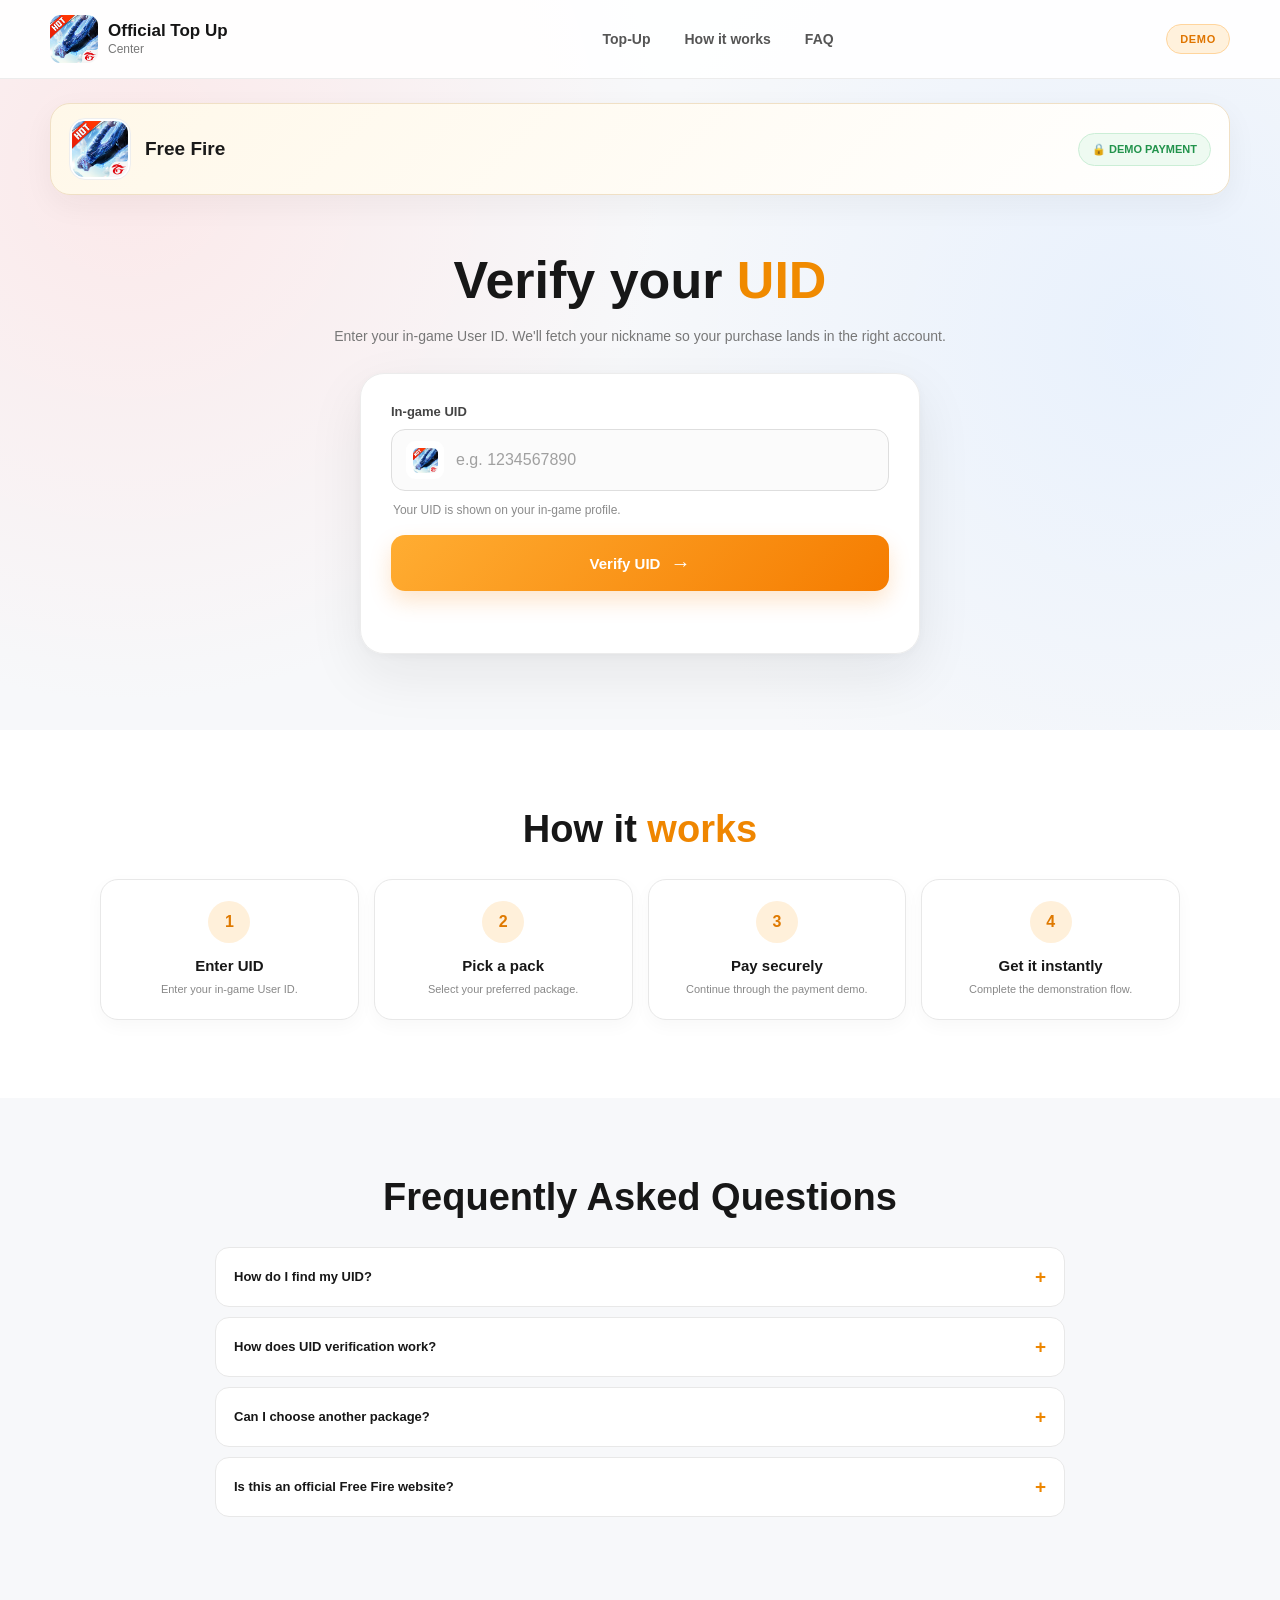
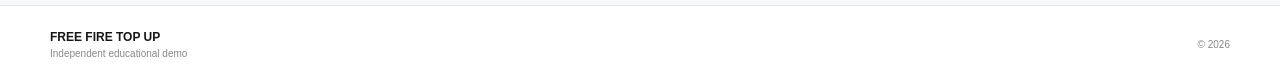
==== commit 4eb9be12: "Update index.html" ====
--- a/index.html
+++ b/index.html
@@ -266,9 +266,13 @@
 
         <!-- VERIFIED ICON -->
 
-        <div class="verified-circle-big">
-            <span>✓</span>
-        </div>
+       <div class="verified-circle-big">
+    <img
+        src="./free-fire-logo.png"
+        alt="Free Fire"
+        class="verified-logo"
+    >
+</div>
 
 
         <div class="verified-badge-new">
--- a/style.css
+++ b/style.css
@@ -1,3 +1,7 @@
+/* =========================================================
+   RESET
+========================================================= */
+
 * {
     margin: 0;
     padding: 0;
@@ -10,451 +14,389 @@
 
 body {
     font-family: Arial, Helvetica, sans-serif;
-    color: #152238;
     background:
-        radial-gradient(
-            circle at 12% 70%,
-            rgba(249, 187, 202, 0.22),
-            transparent 30%
-        ),
-        radial-gradient(
-            circle at 88% 25%,
-            rgba(244, 217, 188, 0.25),
-            transparent 30%
-        ),
-        radial-gradient(
-            circle at 50% 0%,
-            rgba(211, 224, 245, 0.45),
-            transparent 35%
-        ),
-        #f6f8fb;
-
+        radial-gradient(circle at 10% 10%, rgba(255, 220, 220, 0.55), transparent 28%),
+        radial-gradient(circle at 90% 20%, rgba(220, 235, 255, 0.55), transparent 30%),
+        radial-gradient(circle at 50% 85%, rgba(255, 240, 210, 0.45), transparent 32%),
+        #f7f8fa;
+    color: #171717;
     min-height: 100vh;
 }
 
-
-/* =========================
+button,
+input {
+    font: inherit;
+}
+
+button {
+    cursor: pointer;
+}
+
+img {
+    max-width: 100%;
+}
+
+
+/* =========================================================
    HEADER
-========================= */
+========================================================= */
 
 .top-header {
-    height: 76px;
-
-    background: rgba(248, 249, 252, 0.93);
-
-    border-bottom: 1px solid #e4e7ed;
-
-    backdrop-filter: blur(14px);
-
-    position: sticky;
-    top: 0;
-
-    z-index: 100;
+    width: 100%;
+    background: rgba(255, 255, 255, 0.94);
+    border-bottom: 1px solid #ececec;
+    position: relative;
+    z-index: 20;
 }
 
 .header-inner {
-    max-width: 1180px;
-
-    height: 100%;
-
-    margin: auto;
-
-    padding: 0 20px;
-
-    display: flex;
-
-    align-items: center;
-
+    width: min(1180px, calc(100% - 36px));
+    min-height: 78px;
+    margin: 0 auto;
+
+    display: flex;
+    align-items: center;
     justify-content: space-between;
+    gap: 20px;
 }
 
 .brand-area {
     display: flex;
-
-    align-items: center;
-
+    align-items: center;
+    gap: 10px;
+    min-width: 220px;
+}
+
+.header-logo {
+    width: 48px;
+    height: 48px;
+    object-fit: contain;
+    flex-shrink: 0;
+}
+
+.brand-text {
+    display: flex;
+    flex-direction: column;
+    line-height: 1.05;
+}
+
+.brand-title {
+    font-size: 17px;
+    font-weight: 800;
+    color: #151515;
+}
+
+.brand-subtitle {
+    font-size: 12px;
+    color: #777;
+    margin-top: 3px;
+}
+
+.main-nav {
+    display: flex;
+    align-items: center;
+    justify-content: center;
+    gap: 34px;
+}
+
+.main-nav a {
+    text-decoration: none;
+    color: #555;
+    font-size: 14px;
+    font-weight: 600;
+    transition: 0.2s ease;
+}
+
+.main-nav a:hover {
+    color: #f28a00;
+}
+
+.demo-pill {
+    background: #fff1dc;
+    color: #df7500;
+    border: 1px solid #ffd59d;
+    padding: 8px 13px;
+    border-radius: 999px;
+    font-size: 11px;
+    font-weight: 800;
+    letter-spacing: 0.7px;
+}
+
+
+/* =========================================================
+   MAIN LAYOUT
+========================================================= */
+
+main {
+    display: block !important;
+    width: 100%;
+}
+
+section {
+    width: 100%;
+    display: block;
+}
+
+
+/* =========================================================
+   FREE FIRE BANNER
+========================================================= */
+
+.game-banner-section {
+    padding: 24px 18px 0;
+}
+
+.game-banner {
+    width: min(1180px, 100%);
+    min-height: 88px;
+    margin: 0 auto;
+
+    background: linear-gradient(135deg, #fff8e9, #ffffff);
+    border: 1px solid #f0e0c5;
+    border-radius: 20px;
+
+    padding: 14px 18px;
+
+    display: flex;
+    align-items: center;
+    justify-content: space-between;
+    gap: 20px;
+
+    box-shadow: 0 10px 30px rgba(36, 36, 36, 0.05);
+}
+
+.game-banner-left {
+    display: flex;
+    align-items: center;
+    gap: 14px;
+}
+
+.game-banner-icon {
+    width: 62px;
+    height: 62px;
+
+    display: flex;
+    align-items: center;
+    justify-content: center;
+
+    border-radius: 16px;
+    background: #ffffff;
+    border: 1px solid #eee;
+
+    overflow: hidden;
+    flex-shrink: 0;
+}
+
+.banner-logo {
+    width: 56px;
+    height: 56px;
+    object-fit: contain;
+}
+
+.game-banner-title strong {
+    font-size: 19px;
+    font-weight: 800;
+    color: #1a1a1a;
+}
+
+.secure-pill {
+    white-space: nowrap;
+    background: #eefaf1;
+    color: #22934c;
+    border: 1px solid #cbeed6;
+    padding: 9px 13px;
+    border-radius: 999px;
+    font-size: 11px;
+    font-weight: 800;
+}
+
+
+/* =========================================================
+   UID SECTION
+========================================================= */
+
+.uid-section {
+    padding: 58px 18px 76px;
+    width: 100%;
+}
+
+.uid-heading {
+    width: min(700px, 100%);
+    margin: 0 auto 25px;
+    text-align: center;
+}
+
+.uid-heading h1 {
+    font-size: clamp(34px, 5vw, 52px);
+    line-height: 1.05;
+    font-weight: 800;
+    color: #171717;
+}
+
+.uid-heading h1 span {
+    color: #f08a00;
+}
+
+.uid-heading p {
+    max-width: 620px;
+    margin: 17px auto 0;
+    color: #777;
+    font-size: 14px;
+    line-height: 1.7;
+}
+
+
+/* =========================================================
+   UID CARD
+========================================================= */
+
+.uid-card {
+    width: min(560px, 100%);
+    margin: 0 auto;
+
+    background: rgba(255, 255, 255, 0.98);
+    border: 1px solid #ececec;
+    border-radius: 24px;
+
+    padding: 30px;
+
+    box-shadow:
+        0 20px 55px rgba(30, 30, 30, 0.08),
+        0 2px 10px rgba(30, 30, 30, 0.03);
+}
+
+.uid-field-label {
+    margin-bottom: 10px;
+    font-size: 13px;
+    font-weight: 700;
+    color: #444;
+}
+
+.uid-input-wrap {
+    width: 100%;
+    min-height: 60px;
+
+    display: flex;
+    align-items: center;
     gap: 12px;
-}
-
-.brand-logo {
+
+    background: #fbfbfb;
+    border: 1px solid #dedede;
+    border-radius: 14px;
+
+    padding: 8px 14px;
+
+    transition: 0.2s ease;
+}
+
+.uid-input-wrap:focus-within {
+    border-color: #f4a01f;
+    box-shadow: 0 0 0 4px rgba(244, 160, 31, 0.12);
+}
+
+
+/* =========================================================
+   SMALL UID LOGO
+========================================================= */
+
+.uid-logo {
     width: 38px;
     height: 38px;
 
     display: flex;
-
-    align-items: center;
-
+    align-items: center;
     justify-content: center;
 
-    border-radius: 11px;
-
-    background: #ff4d3d;
-
-    color: white;
-
-    font-size: 11px;
-
-    font-weight: 900;
-}
-
-.brand-title {
-    display: flex;
-
-    flex-direction: column;
-}
-
-.brand-title strong {
-    font-size: 16px;
-
-    line-height: 1.05;
-}
-
-.brand-title span {
-    color: #8a929e;
-
-    font-size: 11px;
-
-    margin-top: 2px;
-}
-
-.main-nav {
-    display: flex;
-
-    gap: 30px;
-}
-
-.main-nav a {
-    color: #6e7784;
-
-    text-decoration: none;
-
-    font-size: 14px;
-
-    font-weight: 700;
-}
-
-.main-nav a:hover {
-    color: #152238;
-}
-
-.demo-pill {
-    padding: 7px 12px;
-
-    border-radius: 20px;
-
-    background: #fff1ef;
-
-    color: #d94b3d;
-
-    font-size: 9px;
-
-    font-weight: 900;
-
-    letter-spacing: .8px;
-}
-
-
-/* =========================
-   GAME BANNER
-========================= */
-
-.game-banner-section {
-    padding: 20px 20px 0;
-}
-
-.game-banner {
-    max-width: 1180px;
-
-    min-height: 92px;
-
-    margin: auto;
-
-    padding: 14px 24px;
-
-    display: flex;
-
-    align-items: center;
-
-    justify-content: space-between;
-
-    background:
-        linear-gradient(
-            100deg,
-            #ffffff 35%,
-            #fff7ed 100%
-        );
-
-    border: 1px solid #e1e5eb;
-
-    border-radius: 14px;
-
-    box-shadow:
-        0 10px 28px rgba(45, 62, 86, .05);
-}
-
-.game-banner-left {
-    display: flex;
-
-    align-items: center;
-
-    gap: 17px;
-}
-
-.game-banner-icon {
-    width: 58px;
-    height: 58px;
-
-    display: flex;
-
-    align-items: center;
-
-    justify-content: center;
-
-    border-radius: 12px;
-
-    background:
-        linear-gradient(
-            135deg,
-            #f8fafc,
-            #e7edf6
-        );
-
-    border: 1px solid #dfe5ec;
-
-    color: #ef5447;
-
-    font-size: 14px;
-
-    font-weight: 900;
-}
-
-.game-banner-title strong {
-    font-size: 22px;
-}
-
-.secure-pill {
-    padding: 8px 14px;
-
-    border-radius: 20px;
-
-    background: #edf5e9;
-
-    color: #5c8b40;
-
-    font-size: 11px;
-
-    font-weight: 800;
-}
-
-
-/* =========================
-   UID SECTION
-========================= */
-
-.uid-section {
-    padding: 60px 20px 70px;
-
-    text-align: center;
-}
-
-.uid-heading {
-    max-width: 650px;
-
-    margin: 0 auto 32px;
-}
-
-.uid-heading h1 {
-    color: #13213a;
-
-    font-size: 38px;
-
-    line-height: 1.1;
-
-    margin-bottom: 11px;
-
-    font-weight: 900;
-}
-
-.uid-heading h1 span {
-    color: #ff9d19;
-}
-
-.uid-heading p {
-    color: #747e8c;
-
-    font-size: 16px;
-
-    line-height: 1.35;
-}
-
-.uid-card {
-    width: 100%;
-
-    max-width: 555px;
-
-    margin: auto;
-
-    padding: 34px;
-
-    background: rgba(255,255,255,.96);
-
-    border: 1px solid #e0e5ec;
-
-    border-radius: 21px;
-
-    box-shadow:
-        0 16px 40px rgba(43,58,82,.08);
-
-    text-align: left;
-}
-
-.uid-field-label {
-    color: #1b2a40;
-
-    font-size: 15px;
-
-    font-weight: 800;
-
-    margin-bottom: 8px;
-}
-
-.uid-input-wrap {
-    width: 100%;
-
-    height: 54px;
-
-    display: flex;
-
-    align-items: center;
-
-    padding: 0 14px;
-
-    border: 2px solid #e1e6ee;
-
-    border-radius: 11px;
-
-    background: #f0f3f7;
-}
-
-.uid-input-wrap:focus-within {
-    border-color: #ffad42;
-
-    background: #f7f9fb;
-}
-
-.uid-logo {
-    width: 24px;
-    height: 24px;
-
-    margin-right: 11px;
-
-    display: flex;
-
-    align-items: center;
-
-    justify-content: center;
-
-    color: #ff7b70;
-
-    font-size: 8px;
-
-    font-weight: 900;
-}
+    overflow: hidden;
+    border-radius: 9px;
+    background: #fff;
+
+    flex-shrink: 0;
+}
+
+.uid-logo img {
+    width: 25px;
+    height: 25px;
+    object-fit: contain;
+}
+
+
+/* =========================================================
+   UID INPUT
+========================================================= */
 
 .uid-input-wrap input {
     width: 100%;
-    height: 100%;
+    height: 44px;
 
     border: 0;
-
-    outline: 0;
-
+    outline: none;
     background: transparent;
 
-    color: #263348;
-
+    color: #181818;
     font-size: 16px;
 }
 
 .uid-input-wrap input::placeholder {
-    color: #b4bbc4;
+    color: #a0a0a0;
 }
 
 .uid-help {
-    color: #a0a7b0;
-
-    font-size: 13px;
-
-    margin: 8px 0 18px;
+    margin: 12px 2px 18px;
+    font-size: 12px;
+    color: #8b8b8b;
 }
 
 .verify-main-btn {
     width: 100%;
-
-    height: 52px;
-
-    display: flex;
-
-    align-items: center;
-
+    min-height: 56px;
+
+    border: 0;
+    border-radius: 14px;
+
+    background: linear-gradient(135deg, #ffad32, #f57c00);
+    color: #ffffff;
+
+    font-size: 15px;
+    font-weight: 800;
+
+    display: flex;
+    align-items: center;
     justify-content: center;
-
-    gap: 9px;
-
-    border: 0;
-
-    border-radius: 12px;
-
-    background:
-        linear-gradient(
-            90deg,
-            #ff9f1a,
-            #ffd000
-        );
-
-    color: #182033;
-
-    font-size: 16px;
-
-    font-weight: 900;
-
-    cursor: pointer;
-
-    box-shadow:
-        0 10px 24px rgba(255,160,25,.20);
-
-    transition: .18s ease;
+    gap: 10px;
+
+    box-shadow: 0 10px 22px rgba(245, 124, 0, 0.2);
+    transition: transform 0.18s ease, box-shadow 0.18s ease;
 }
 
 .verify-main-btn:hover {
     transform: translateY(-1px);
-
-    box-shadow:
-        0 13px 28px rgba(255,160,25,.25);
+    box-shadow: 0 14px 28px rgba(245, 124, 0, 0.25);
 }
 
 .verify-main-btn:disabled {
+    opacity: 0.8;
     cursor: wait;
-
-    opacity: .85;
-
-    transform: none;
+}
+
+.verify-arrow {
+    font-size: 20px;
+    line-height: 1;
 }
 
 .verify-loader {
-    width: 18px;
-    height: 18px;
-
-    border: 3px solid rgba(25,32,45,.25);
-
-    border-top-color: #263348;
+    width: 17px;
+    height: 17px;
+
+    border: 2px solid rgba(255, 255, 255, 0.45);
+    border-top-color: #fff;
 
     border-radius: 50%;
 
-    animation: spin .7s linear infinite;
-}
-
-@keyframes spin {
+    animation: verifySpin 0.7s linear infinite;
+}
+
+@keyframes verifySpin {
     to {
         transform: rotate(360deg);
     }
@@ -462,957 +404,882 @@
 
 #errorMessage {
     min-height: 20px;
-
-    margin-top: 11px;
-
+    margin-top: 12px;
     text-align: center;
 
-    color: #d95454;
-
-    font-size: 12px;
-
-    font-weight: 700;
-}
-
-
-/* =========================
-   MODAL
-========================= */
+    color: #d53d3d;
+    font-size: 13px;
+    font-weight: 600;
+}
+
+
+/* =========================================================
+   MODAL BASE
+========================================================= */
 
 .modal {
     display: none !important;
 
     position: fixed;
-
     inset: 0;
 
     z-index: 9999;
 
+    background: rgba(16, 16, 16, 0.52);
+
     padding: 20px;
 
     align-items: center;
-
     justify-content: center;
 
-    background: rgba(20,29,43,.48);
-
-    backdrop-filter: blur(7px);
+    overflow-y: auto;
 }
 
 .modal[style*="display: flex"] {
     display: flex !important;
 }
 
-.player-modal-box,
-.order-modal-box {
-    width: 100%;
-
-    max-width: 470px;
-
-    padding: 30px;
-
+
+/* =========================================================
+   PLAYER DETAILS MODAL
+========================================================= */
+
+.player-details-modal {
+    width: min(500px, 100%);
     position: relative;
 
     background: #ffffff;
-
-    border-radius: 20px;
-
-    box-shadow:
-        0 25px 70px rgba(20,30,45,.18);
+    border-radius: 28px;
+
+    padding: 32px 28px 26px;
 
     text-align: center;
-}
-
+
+    box-shadow: 0 28px 80px rgba(0, 0, 0, 0.18);
+}
+
+.player-modal-close,
 .modal-close {
     position: absolute;
-
-    top: 12px;
-    right: 13px;
-
-    width: 34px;
-    height: 34px;
+    top: 14px;
+    right: 15px;
+
+    width: 38px;
+    height: 38px;
 
     border: 0;
-
     border-radius: 50%;
 
-    background: #f2f4f7;
-
-    color: #656d78;
-
-    font-size: 21px;
-
-    cursor: pointer;
-}
-
-.verified-check {
-    width: 63px;
-    height: 63px;
-
-    margin: 4px auto 8px;
-
-    display: flex;
-
-    align-items: center;
-
+    background: #f4f4f4;
+    color: #555;
+
+    font-size: 23px;
+    line-height: 1;
+}
+
+.spark {
+    position: absolute;
+    color: #f5a200;
+    font-size: 22px;
+}
+
+.spark-one {
+    top: 48px;
+    left: 34px;
+}
+
+.spark-two {
+    top: 80px;
+    right: 40px;
+}
+
+.verified-circle-big {
+    width: 72px;
+    height: 72px;
+
+    margin: 12px auto 15px;
+
+    display: flex;
+    align-items: center;
     justify-content: center;
 
     border-radius: 50%;
 
-    background: #eaf8ef;
-
-    color: #2da460;
+    background: #eaf9ef;
+    border: 7px solid #f5fcf7;
+
+    color: #28a152;
+    font-size: 34px;
+    font-weight: 800;
+}
+
+.verified-badge-new {
+    display: inline-block;
+
+    background: #edf9f1;
+    border: 1px solid #cdebd5;
+
+    color: #29934d;
+
+    padding: 7px 12px;
+    border-radius: 999px;
+
+    font-size: 11px;
+    font-weight: 800;
+}
+
+.player-details-modal h2 {
+    margin-top: 15px;
 
     font-size: 27px;
-
-    font-weight: 900;
-}
-
-.verified-small {
-    color: #2c9b60;
+    color: #171717;
+
+    overflow-wrap: anywhere;
+}
+
+.player-success-text {
+    margin-top: 7px;
+    color: #858585;
+    font-size: 13px;
+}
+
+.player-stats {
+    margin-top: 24px;
+
+    display: grid;
+    grid-template-columns: repeat(3, 1fr);
+
+    gap: 10px;
+}
+
+.player-stat {
+    padding: 14px 8px;
+
+    border: 1px solid #ededed;
+    border-radius: 15px;
+    background: #fafafa;
+}
+
+.player-stat strong {
+    display: block;
+    color: #f08a00;
+    font-size: 18px;
+    overflow-wrap: anywhere;
+}
+
+.player-stat span {
+    display: block;
+    margin-top: 5px;
 
     font-size: 9px;
-
-    font-weight: 900;
-
-    letter-spacing: .9px;
-
-    margin-bottom: 7px;
-}
-
-.player-modal-box h2,
-.order-modal-box h2 {
-    color: #1c2a40;
-
-    font-size: 26px;
-
-    margin-bottom: 6px;
-}
-
-.player-modal-box > p,
-.order-modal-box > p {
-    color: #8a929c;
-
+    font-weight: 800;
+
+    color: #8b8b8b;
+    letter-spacing: 0.7px;
+}
+
+.player-extra-details {
+    margin-top: 16px;
+
+    border: 1px solid #ececec;
+    border-radius: 16px;
+
+    overflow: hidden;
+}
+
+.extra-row {
+    display: flex;
+    align-items: center;
+    justify-content: space-between;
+    gap: 15px;
+
+    padding: 13px 15px;
+
+    border-bottom: 1px solid #eeeeee;
+    text-align: left;
+}
+
+.extra-row:last-child {
+    border-bottom: 0;
+}
+
+.extra-row span {
+    font-size: 10px;
+    font-weight: 800;
+    letter-spacing: 0.5px;
+    color: #8b8b8b;
+}
+
+.extra-row strong {
+    max-width: 70%;
+
+    color: #222;
+    font-size: 13px;
+
+    text-align: right;
+    overflow-wrap: anywhere;
+}
+
+.player-proceed-btn {
+    width: 100%;
+    min-height: 52px;
+
+    margin-top: 20px;
+
+    border: 0;
+    border-radius: 14px;
+
+    background: linear-gradient(135deg, #ffac2c, #f57c00);
+    color: #fff;
+
+    font-weight: 800;
+
+    display: flex;
+    align-items: center;
+    justify-content: center;
+    gap: 9px;
+}
+
+.player-proceed-btn span {
+    font-size: 20px;
+}
+
+.reenter-uid-btn {
+    margin-top: 12px;
+
+    border: 0;
+    background: transparent;
+
+    color: #888;
     font-size: 12px;
-
-    margin-bottom: 19px;
-}
-
-.player-uid-box {
-    padding: 13px 14px;
-
-    margin-bottom: 10px;
-
-    border: 1px solid #ffe0c6;
-
-    border-radius: 10px;
-
-    background: #fff8f1;
-
-    text-align: left;
-}
-
-.player-uid-box small,
-.player-details-grid small,
-.order-details small {
-    display: block;
-
-    color: #9a9fa7;
-
-    font-size: 8px;
-
-    font-weight: 900;
-
-    margin-bottom: 4px;
-}
-
-.player-uid-box strong {
-    color: #273448;
-
-    font-size: 14px;
-}
-
-.player-details-grid,
-.order-details {
-    display: grid;
-
-    grid-template-columns: 1fr 1fr;
-
-    gap: 9px;
-
-    margin-bottom: 17px;
-}
-
-.player-details-grid > div,
-.order-details > div {
-    padding: 12px;
-
-    background: #fafbfc;
-
-    border: 1px solid #edf0f3;
-
-    border-radius: 9px;
-
-    text-align: left;
-}
-
-.player-details-grid strong,
-.order-details strong {
-    color: #273448;
-
-    font-size: 13px;
-}
-
-.green-text {
-    color: #2ba164 !important;
-}
-
-.continue-btn {
-    width: 100%;
-
-    min-height: 51px;
-
-    display: flex;
-
-    align-items: center;
-
-    justify-content: center;
-
-    gap: 8px;
-
-    border: 0;
-
-    border-radius: 10px;
-
-    background:
-        linear-gradient(
-            90deg,
-            #ff9e18,
-            #ffd000
-        );
-
-    color: #1f2a3b;
-
-    font-size: 13px;
-
-    font-weight: 900;
-
-    cursor: pointer;
-}
-
-.cancel-btn {
-    width: 100%;
-
-    height: 42px;
-
-    margin-top: 8px;
-
-    border: 1px solid #e1e3e7;
-
-    border-radius: 9px;
-
-    background: #ffffff;
-
-    color: #777f89;
-
+    font-weight: 600;
+}
+
+
+/* =========================================================
+   STORE
+========================================================= */
+
+.store-section {
+    padding: 48px 18px 75px;
+    background: #f7f8fa;
+}
+
+.page-container {
+    width: min(1180px, 100%);
+    margin: 0 auto;
+}
+
+.store-heading {
+    display: flex;
+    justify-content: space-between;
+    align-items: flex-end;
+    gap: 25px;
+
+    margin-bottom: 26px;
+}
+
+.step-label {
+    display: inline-block;
+
+    color: #df7b00;
     font-size: 11px;
-
     font-weight: 800;
 
-    cursor: pointer;
-}
-
-
-/* =========================
-   STORE
-========================= */
-
-.store-section {
-    padding: 48px 0 80px;
-
-    background:
-        rgba(246,248,251,.80);
-}
-
-.page-container {
-    width: 100%;
-
-    max-width: 1180px;
-
-    margin: auto;
-
-    padding: 0 20px;
-}
-
-.store-heading {
-    display: flex;
-
-    align-items: end;
-
-    justify-content: space-between;
-
-    gap: 25px;
-
-    margin-bottom: 28px;
-}
-
-.step-label {
-    color: #ff8f17;
-
-    font-size: 10px;
-
-    font-weight: 900;
-
-    letter-spacing: .8px;
-
-    margin-bottom: 8px;
+    letter-spacing: 0.5px;
+    text-transform: uppercase;
 }
 
 .store-heading h2,
 .payment-heading h2 {
-    color: #18273c;
-
-    font-size: 32px;
-
-    margin-bottom: 6px;
+    margin-top: 7px;
+
+    font-size: clamp(27px, 4vw, 38px);
+    line-height: 1.1;
 }
 
 .store-heading p,
 .payment-heading p {
-    color: #858d97;
+    margin-top: 9px;
+
+    font-size: 13px;
+    color: #888;
+}
+
+.verified-player {
+    display: flex;
+    align-items: center;
+    gap: 11px;
+
+    padding: 12px 15px;
+
+    border: 1px solid #e7e7e7;
+    background: #fff;
+
+    border-radius: 15px;
+}
+
+.green-dot {
+    width: 9px;
+    height: 9px;
+    border-radius: 50%;
+    background: #36b45c;
+    flex-shrink: 0;
+}
+
+.verified-player > span:not(.green-dot):not(.player-divider) {
+    display: flex;
+    flex-direction: column;
+}
+
+.verified-player small,
+.review-player small,
+.payment-summary small,
+.order-details small,
+.upi-row small {
+    color: #989898;
+
+    font-size: 9px;
+    font-weight: 800;
+
+    letter-spacing: 0.6px;
+}
+
+.verified-player strong {
+    margin-top: 3px;
+
+    max-width: 155px;
 
     font-size: 12px;
-}
-
-.verified-player {
-    display: flex;
-
-    align-items: center;
-
-    gap: 9px;
-
-    padding: 10px 13px;
-
-    background: #ffffff;
-
-    border: 1px solid #e3e6eb;
-
-    border-radius: 11px;
-}
-
-.green-dot {
-    width: 7px;
-    height: 7px;
-
-    border-radius: 50%;
-
-    background: #2fa766;
-}
-
-.verified-player > span:not(.green-dot):not(.player-divider) {
-    display: flex;
-
-    flex-direction: column;
-}
-
-.verified-player small {
-    color: #9ca2aa;
-
-    font-size: 7px;
-
-    font-weight: 900;
-}
-
-.verified-player strong {
-    color: #243047;
-
-    font-size: 10px;
+
+    overflow-wrap: anywhere;
 }
 
 .player-divider {
     width: 1px;
-    height: 27px;
-
-    background: #e7e9ec;
-}
-
-.store-grid,
-.payment-grid {
+    height: 30px;
+    background: #e8e8e8;
+}
+
+.store-grid {
     display: grid;
-
-    grid-template-columns:
-        minmax(0,1fr) 300px;
-
-    gap: 22px;
-
+    grid-template-columns: minmax(0, 1fr) 330px;
+    gap: 24px;
     align-items: start;
 }
 
-.packages-title,
-.review-title {
-    color: #8e959e;
-
-    font-size: 9px;
-
-    font-weight: 900;
-
-    text-transform: uppercase;
-
-    letter-spacing: .8px;
-
-    margin-bottom: 11px;
+.packages {
+    min-width: 0;
+}
+
+.packages-title {
+    margin-bottom: 13px;
+
+    font-size: 12px;
+    font-weight: 800;
+    color: #555;
 }
 
 .package-grid {
     display: grid;
-
-    grid-template-columns:
-        repeat(3,1fr);
-
-    gap: 12px;
+    grid-template-columns: repeat(3, 1fr);
+    gap: 14px;
 }
 
 .package-card {
     position: relative;
 
-    min-height: 190px;
-
-    padding: 20px 15px 14px;
-
-    display: flex;
-
-    flex-direction: column;
-
-    align-items: center;
-
-    background: #ffffff;
-
-    border: 1px solid #e4e7eb;
-
-    border-radius: 13px;
+    background: #fff;
+    border: 1px solid #e9e9e9;
+    border-radius: 18px;
+
+    padding: 19px;
 
     text-align: center;
 
-    transition: .18s ease;
-}
-
-.package-card:hover {
-    transform: translateY(-2px);
-
-    border-color: #ffbb72;
-
-    box-shadow:
-        0 10px 28px rgba(0,0,0,.06);
+    box-shadow: 0 8px 24px rgba(25, 25, 25, 0.04);
 }
 
 .package-card.popular {
-    border-color: #ffae5c;
+    border-color: #f4bf67;
+    box-shadow: 0 10px 28px rgba(244, 160, 31, 0.1);
 }
 
 .popular-badge {
     position: absolute;
 
-    top: 8px;
-    right: 8px;
-
-    padding: 4px 6px;
-
-    border-radius: 20px;
-
-    background: #fff1e5;
-
-    color: #e97500;
-
-    font-size: 6px;
-
+    top: 10px;
+    right: 10px;
+
+    background: #fff0d7;
+    border: 1px solid #ffd18d;
+
+    color: #df7900;
+
+    padding: 4px 7px;
+
+    border-radius: 999px;
+
+    font-size: 8px;
     font-weight: 900;
 }
 
 .diamond {
-    width: 50px;
-    height: 50px;
-
-    display: flex;
-
-    align-items: center;
-
-    justify-content: center;
-
-    margin-bottom: 10px;
-
-    border-radius: 12px;
-
-    background: #fff2e6;
-
-    font-size: 26px;
+    font-size: 30px;
+    margin-bottom: 7px;
 }
 
 .package-card h3 {
-    color: #263348;
-
-    font-size: 13px;
-
-    margin-bottom: 9px;
+    font-size: 14px;
+    color: #272727;
 }
 
 .package-card > strong {
-    color: #ee7900;
-
-    font-size: 22px;
-
-    margin-top: auto;
-
-    margin-bottom: 11px;
+    display: block;
+
+    margin-top: 8px;
+
+    font-size: 20px;
+    color: #ef8100;
 }
 
 .package-card button {
     width: 100%;
-
-    min-height: 39px;
+    min-height: 40px;
+
+    margin-top: 14px;
 
     border: 0;
-
-    border-radius: 8px;
-
-    background: #ff8d0a;
-
-    color: white;
+    border-radius: 10px;
+
+    background: #fff4e5;
+    color: #df7900;
+
+    font-size: 12px;
+    font-weight: 800;
+}
+
+.review-card {
+    background: #fff;
+    border: 1px solid #e8e8e8;
+    border-radius: 20px;
+
+    padding: 22px;
+
+    box-shadow: 0 8px 26px rgba(25, 25, 25, 0.04);
+}
+
+.review-title {
+    color: #db7900;
 
     font-size: 10px;
-
     font-weight: 900;
 
-    cursor: pointer;
-}
-
-.review-card,
-.payment-side {
-    position: sticky;
-
-    top: 92px;
-}
-
-.review-card {
-    padding: 22px;
-
-    background: #ffffff;
-
-    border: 1px solid #e3e6eb;
-
-    border-radius: 13px;
-
-    box-shadow:
-        0 7px 22px rgba(0,0,0,.035);
+    letter-spacing: 0.8px;
 }
 
 .review-card h3 {
-    color: #263348;
-
-    font-size: 19px;
-
-    margin-bottom: 16px;
+    margin-top: 6px;
+    font-size: 22px;
 }
 
 .review-player {
-    display: flex;
-
-    align-items: center;
-
-    gap: 9px;
-
-    margin-bottom: 14px;
+    margin-top: 20px;
+
+    display: flex;
+    align-items: center;
+    gap: 11px;
 }
 
 .review-icon {
     width: 38px;
     height: 38px;
 
-    display: flex;
-
-    align-items: center;
-
+    border-radius: 11px;
+
+    display: flex;
+    align-items: center;
     justify-content: center;
 
-    border-radius: 9px;
-
-    background: #fff2e6;
-
-    font-size: 18px;
-}
-
-.review-player span:last-child {
-    display: flex;
-
+    background: #fff5e6;
+}
+
+.review-player > span:last-child {
+    display: flex;
     flex-direction: column;
 }
 
-.review-player small {
-    color: #a1a7ae;
-
-    font-size: 7px;
-
-    font-weight: 900;
-}
-
 .review-player strong {
-    color: #263348;
-
-    font-size: 11px;
-
-    word-break: break-word;
+    margin-top: 3px;
+
+    font-size: 13px;
+
+    overflow-wrap: anywhere;
 }
 
 .review-row {
-    display: flex;
-
+    margin-top: 15px;
+
+    display: flex;
     justify-content: space-between;
-
-    gap: 10px;
-
-    padding: 10px 0;
+    gap: 15px;
+
+    font-size: 12px;
 }
 
 .review-row span {
-    color: #969da5;
-
-    font-size: 9px;
+    color: #888;
 }
 
 .review-row strong {
-    color: #263348;
-
-    font-size: 10px;
-
-    word-break: break-all;
+    overflow-wrap: anywhere;
+    text-align: right;
 }
 
 .review-line {
     height: 1px;
-
-    margin: 3px 0 15px;
-
-    background: #edf0f3;
+    background: #eeeeee;
+    margin: 18px 0;
 }
 
 .review-empty {
-    padding: 17px 10px;
-
-    border: 1px dashed #dcdfe4;
-
-    border-radius: 10px;
-
     text-align: center;
+    padding: 17px 5px;
 }
 
 .review-empty div {
-    font-size: 26px;
-
-    margin-bottom: 6px;
+    font-size: 36px;
 }
 
 .review-empty strong {
     display: block;
-
-    color: #596270;
-
-    font-size: 10px;
-
-    margin-bottom: 5px;
+    margin-top: 8px;
+    font-size: 14px;
 }
 
 .review-empty p {
-    color: #a0a6ae;
-
-    font-size: 8px;
-
+    margin-top: 5px;
+    color: #999;
+    font-size: 11px;
     line-height: 1.5;
 }
 
 
-/* =========================
+/* =========================================================
+   ORDER MODAL
+========================================================= */
+
+.order-modal-box {
+    width: min(500px, 100%);
+    position: relative;
+
+    background: #fff;
+    border-radius: 24px;
+
+    padding: 28px;
+
+    box-shadow: 0 28px 80px rgba(0, 0, 0, 0.18);
+}
+
+.verified-small {
+    display: inline-block;
+
+    color: #238f4c;
+    background: #edf9f1;
+    border: 1px solid #ceead7;
+
+    border-radius: 999px;
+
+    padding: 7px 10px;
+
+    font-size: 9px;
+    font-weight: 900;
+    letter-spacing: 0.5px;
+}
+
+.order-modal-box h2 {
+    margin-top: 12px;
+    font-size: 27px;
+}
+
+.order-details {
+    margin-top: 22px;
+
+    display: grid;
+    grid-template-columns: repeat(2, 1fr);
+    gap: 10px;
+}
+
+.order-details > div {
+    padding: 13px;
+
+    background: #fafafa;
+    border: 1px solid #ededed;
+
+    border-radius: 13px;
+}
+
+.order-details strong {
+    display: block;
+    margin-top: 6px;
+
+    font-size: 13px;
+
+    overflow-wrap: anywhere;
+}
+
+.green-text {
+    color: #26974d;
+}
+
+.continue-btn {
+    width: 100%;
+    min-height: 52px;
+
+    margin-top: 20px;
+
+    border: 0;
+    border-radius: 14px;
+
+    background: linear-gradient(135deg, #ffad31, #f57e00);
+    color: #fff;
+
+    font-weight: 800;
+}
+
+.continue-btn span {
+    margin-left: 5px;
+    font-size: 19px;
+}
+
+.cancel-btn {
+    width: 100%;
+
+    margin-top: 10px;
+    padding: 11px;
+
+    border: 0;
+    background: transparent;
+
+    color: #888;
+
+    font-size: 12px;
+    font-weight: 700;
+}
+
+
+/* =========================================================
    PAYMENT
-========================= */
+========================================================= */
 
 .payment-section {
-    padding: 48px 0 80px;
-
-    background: #f5f7fa;
+    padding: 48px 18px 75px;
+    background: #f7f8fa;
 }
 
 .payment-heading {
-    margin-bottom: 27px;
+    margin-top: 7px;
+}
+
+.payment-grid {
+    display: grid;
+    grid-template-columns: minmax(0, 1fr) 330px;
+
+    gap: 24px;
+    margin-top: 26px;
+
+    align-items: start;
+}
+
+.payment-main {
+    min-width: 0;
 }
 
 .payment-summary {
     display: grid;
-
-    grid-template-columns:
-        repeat(4,1fr);
-
-    gap: 9px;
-
-    margin-bottom: 13px;
+    grid-template-columns: repeat(4, 1fr);
+    gap: 10px;
 }
 
 .payment-summary > div {
-    padding: 12px;
-
-    background: #ffffff;
-
-    border: 1px solid #e4e7eb;
-
-    border-radius: 9px;
-}
-
-.payment-summary small {
+    background: #fff;
+    border: 1px solid #e8e8e8;
+
+    border-radius: 14px;
+    padding: 13px;
+}
+
+.payment-summary strong {
     display: block;
 
-    color: #9ca1a8;
-
-    font-size: 7px;
-
-    font-weight: 900;
-
-    margin-bottom: 4px;
-}
-
-.payment-summary strong {
-    color: #263348;
-
-    font-size: 11px;
-
-    word-break: break-word;
+    margin-top: 5px;
+
+    font-size: 12px;
+    overflow-wrap: anywhere;
 }
 
 .payment-card {
-    padding: 27px;
-
-    background: #ffffff;
-
-    border: 1px solid #e3e6eb;
-
-    border-radius: 14px;
-
-    text-align: center;
+    margin-top: 15px;
+
+    background: #fff;
+    border: 1px solid #e8e8e8;
+    border-radius: 20px;
+
+    padding: 24px;
 }
 
 .payment-card h3 {
-    color: #263348;
-
-    font-size: 17px;
-
-    margin-bottom: 5px;
+    font-size: 21px;
 }
 
 .payment-card > p {
-    color: #8b939c;
-
-    font-size: 10px;
-
-    margin-bottom: 18px;
+    margin-top: 5px;
+    color: #888;
+    font-size: 12px;
 }
 
 .qr-container {
     width: 230px;
     height: 230px;
 
-    margin: 0 auto 18px;
-
-    padding: 9px;
-
-    display: flex;
-
-    align-items: center;
-
+    margin: 22px auto;
+
+    border: 1px solid #e4e4e4;
+    border-radius: 18px;
+
+    padding: 10px;
+
+    display: flex;
+    align-items: center;
     justify-content: center;
 
-    background: white;
-
-    border: 1px solid #e4e7eb;
-
-    border-radius: 12px;
+    background: #fff;
 }
 
 .real-qr {
     width: 100%;
     height: 100%;
-
     object-fit: contain;
 }
 
 .upi-row {
-    max-width: 500px;
-
-    margin: auto;
-
-    padding: 11px 13px;
-
-    display: flex;
-
-    align-items: center;
-
+    display: flex;
+    align-items: center;
     justify-content: space-between;
-
-    gap: 12px;
-
-    background: #f8f9fb;
-
-    border: 1px solid #e6e8ec;
-
-    border-radius: 9px;
-
-    text-align: left;
-}
-
-.upi-row div {
-    display: flex;
-
-    flex-direction: column;
-
+    gap: 15px;
+
+    border-top: 1px solid #ededed;
+
+    padding-top: 17px;
+}
+
+.upi-row > div {
     min-width: 0;
 }
 
-.upi-row small {
-    color: #9ca1a8;
-
-    font-size: 7px;
-
-    font-weight: 900;
-
-    margin-bottom: 4px;
-}
-
 .upi-row strong {
-    color: #263348;
-
-    font-size: 11px;
-
-    word-break: break-all;
+    display: block;
+
+    margin-top: 4px;
+
+    font-size: 13px;
+
+    overflow-wrap: anywhere;
 }
 
 .copy-btn {
     flex-shrink: 0;
 
     border: 0;
-
-    border-radius: 7px;
-
-    padding: 9px 12px;
-
-    background: #283548;
-
-    color: white;
-
-    font-size: 8px;
-
+    border-radius: 9px;
+
+    background: #fff2dd;
+    color: #dc7900;
+
+    padding: 10px 12px;
+
+    font-size: 10px;
     font-weight: 900;
-
-    cursor: pointer;
+}
+
+.payment-status {
+    margin-top: 13px;
+
+    padding: 13px 15px;
+
+    border-radius: 12px;
+
+    background: #fff0f0;
+    border: 1px solid #ffd0d0;
+
+    color: #d43a3a;
+
+    font-size: 12px;
+    font-weight: 700;
 }
 
 .paid-action {
     width: 100%;
-
-    height: 51px;
+    min-height: 52px;
 
     margin-top: 13px;
 
     border: 0;
-
-    border-radius: 9px;
-
-    background:
-        linear-gradient(
-            90deg,
-            #ff9f18,
-            #ffd000
-        );
-
-    color: #1c293b;
-
-    font-size: 12px;
-
-    font-weight: 900;
-
-    cursor: pointer;
+    border-radius: 14px;
+
+    background: #1f9a4c;
+    color: white;
+
+    font-size: 13px;
+    font-weight: 800;
 }
 
 .paid-action:disabled {
-    background: #a65b5b;
-
-    color: white;
-
+    background: #b9b9b9;
     cursor: not-allowed;
-}
-
-.payment-status {
-    margin-top: 12px;
-
-    padding: 11px;
-
-    border: 1px solid #ffd0d0;
-
-    border-radius: 8px;
-
-    background: #fff2f2;
-
-    color: #d04b4b;
-
-    font-size: 10px;
-
-    font-weight: 800;
 }
 
 .back-action {
     width: 100%;
 
-    height: 42px;
-
-    margin-top: 8px;
-
-    border: 1px solid #dde0e5;
-
-    border-radius: 9px;
-
-    background: #ffffff;
-
-    color: #6f7781;
-
-    font-size: 10px;
-
-    font-weight: 800;
-
-    cursor: pointer;
+    margin-top: 10px;
+
+    border: 0;
+    background: transparent;
+
+    color: #858585;
+
+    padding: 10px;
+
+    font-size: 12px;
+    font-weight: 700;
+}
+
+.payment-side {
+    min-width: 0;
 }
 
 .how-pay-card {
+    background: #fff;
+    border: 1px solid #e8e8e8;
+
+    border-radius: 20px;
     padding: 22px;
-
-    background: #ffffff;
-
-    border: 1px solid #e4e7eb;
-
-    border-radius: 13px;
 }
 
 .how-pay-card h3 {
-    color: #263348;
-
-    font-size: 18px;
-
-    margin-bottom: 12px;
+    margin-top: 7px;
+    font-size: 21px;
 }
 
 .pay-step {
     display: flex;
-
-    align-items: center;
-
-    gap: 9px;
-
-    padding: 12px 0;
-
-    border-bottom: 1px solid #edf0f3;
+    align-items: center;
+    gap: 12px;
+
+    padding: 14px 0;
+
+    border-bottom: 1px solid #eeeeee;
 }
 
 .pay-step:last-child {
@@ -1420,182 +1287,147 @@
 }
 
 .pay-step span {
-    width: 26px;
-    height: 26px;
-
-    display: flex;
-
-    align-items: center;
-
+    width: 36px;
+    height: 36px;
+
+    display: flex;
+    align-items: center;
     justify-content: center;
 
-    border-radius: 7px;
-
-    background: #fff2e6;
-
-    color: #eb7700;
-
-    font-size: 8px;
-
+    border-radius: 10px;
+
+    background: #fff4e2;
+    color: #df7c00;
+
+    font-size: 10px;
     font-weight: 900;
 }
 
 .pay-step p {
-    color: #777f89;
-
-    font-size: 9px;
-}
-
-
-/* =========================
+    font-size: 12px;
+    color: #555;
+}
+
+
+/* =========================================================
    HOW IT WORKS
-========================= */
+========================================================= */
 
 .how-section {
-    padding: 68px 0 75px;
+    width: 100%;
+    clear: both;
+
+    padding: 78px 18px;
 
     background: #ffffff;
-
-    border-top: 1px solid #e5e8ed;
 }
 
 .center-heading {
     text-align: center;
-
-    margin-bottom: 35px;
 }
 
 .center-heading h2 {
-    color: #14243a;
-
-    font-size: 34px;
+    font-size: clamp(27px, 4vw, 38px);
 }
 
 .center-heading h2 span {
-    color: #ff9c14;
+    color: #ef8600;
 }
 
 .how-grid {
+    width: min(1080px, 100%);
+    margin: 28px auto 0;
+
     display: grid;
-
-    grid-template-columns:
-        repeat(4,1fr);
-
+    grid-template-columns: repeat(4, 1fr);
     gap: 15px;
 }
 
 .how-card {
-    padding: 28px 20px;
-
-    position: relative;
-
-    background: #ffffff;
-
-    border: 1px solid #e3e6eb;
-
-    border-radius: 16px;
+    padding: 21px;
+
+    background: #fff;
+    border: 1px solid #e8e8e8;
+    border-radius: 18px;
 
     text-align: center;
 
-    box-shadow:
-        0 8px 25px rgba(0,0,0,.04);
+    box-shadow: 0 6px 18px rgba(20, 20, 20, 0.03);
 }
 
 .number {
-    width: 51px;
-    height: 51px;
-
-    margin: 0 auto 16px;
-
-    display: flex;
-
-    align-items: center;
-
+    width: 42px;
+    height: 42px;
+
+    margin: 0 auto 14px;
+
+    display: flex;
+    align-items: center;
     justify-content: center;
 
     border-radius: 50%;
 
-    background:
-        linear-gradient(
-            135deg,
-            #ff9e17,
-            #ffd000
-        );
-
-    color: #162238;
-
-    font-size: 19px;
+    background: #fff0da;
+    color: #df7900;
 
     font-weight: 900;
 }
 
 .how-card h3 {
-    color: #263348;
-
     font-size: 15px;
-
-    margin-bottom: 7px;
 }
 
 .how-card p {
-    color: #8a929c;
-
-    font-size: 10px;
-
-    line-height: 1.6;
-}
-
-
-/* =========================
+    margin-top: 7px;
+
+    color: #888;
+    font-size: 11px;
+    line-height: 1.5;
+}
+
+
+/* =========================================================
    FAQ
-========================= */
+========================================================= */
 
 .faq-section {
-    padding: 70px 0;
-
-    background: #f5f7fa;
-
-    border-top: 1px solid #e7e9ed;
+    width: 100%;
+    clear: both;
+
+    padding: 78px 18px;
+
+    background: #f7f8fa;
 }
 
 .faq-container {
-    width: 100%;
-
-    max-width: 780px;
-
-    margin: auto;
+    width: min(850px, 100%);
+    margin: 28px auto 0;
 }
 
 .faq-item {
-    margin-bottom: 9px;
-
-    background: #ffffff;
-
-    border: 1px solid #e3e6eb;
-
-    border-radius: 10px;
+    background: #fff;
+
+    border: 1px solid #e8e8e8;
+    border-radius: 14px;
+
+    margin-bottom: 10px;
 
     overflow: hidden;
 }
 
 .faq-item summary {
-    padding: 16px 18px;
-
-    display: flex;
-
-    align-items: center;
-
+    list-style: none;
+
+    display: flex;
+    align-items: center;
     justify-content: space-between;
 
-    list-style: none;
+    padding: 18px;
 
     cursor: pointer;
 
-    color: #29364a;
-
-    font-size: 11px;
-
-    font-weight: 800;
+    font-size: 13px;
+    font-weight: 700;
 }
 
 .faq-item summary::-webkit-details-marker {
@@ -1603,71 +1435,81 @@
 }
 
 .faq-item summary span {
-    color: #ef8200;
-
-    font-size: 18px;
+    color: #ed8600;
+    font-size: 19px;
 }
 
 .faq-item p {
-    padding: 0 18px 17px;
-
-    color: #8b929b;
-
-    font-size: 9px;
-
-    line-height: 1.7;
-}
-
-
-/* =========================
+    padding: 0 18px 18px;
+
+    color: #888;
+    font-size: 12px;
+    line-height: 1.6;
+}
+
+
+/* =========================================================
    FOOTER
-========================= */
+========================================================= */
 
 .site-footer {
-    background: #ffffff;
-
-    border-top: 1px solid #e5e8ed;
+    width: 100%;
+
+    background: #fff;
+    border-top: 1px solid #e8e8e8;
+
+    padding: 24px 18px;
 }
 
 .footer-inner {
-    max-width: 1180px;
-
-    margin: auto;
-
-    padding: 22px 20px;
-
-    display: flex;
-
-    align-items: center;
-
+    width: min(1180px, 100%);
+    margin: 0 auto;
+
+    display: flex;
+    align-items: center;
     justify-content: space-between;
+
+    gap: 20px;
+}
+
+.footer-inner > div {
+    display: flex;
+    flex-direction: column;
+    gap: 4px;
 }
 
 .footer-inner strong {
-    display: block;
-
-    color: #273348;
-
+    font-size: 12px;
+}
+
+.footer-inner span {
+    color: #888;
     font-size: 10px;
-
-    margin-bottom: 4px;
-}
-
-.footer-inner span {
-    color: #999fa7;
-
-    font-size: 8px;
-}
-
-
-/* =========================
-   RESPONSIVE
-========================= */
-
-@media (max-width: 950px) {
-
-    .hero-copy h1 {
-        font-size: 48px;
+}
+
+
+/* =========================================================
+   STORE / PAYMENT INITIAL STATE
+========================================================= */
+
+#storeSection[style*="display:none"],
+#paymentSection[style*="display:none"] {
+    display: none !important;
+}
+
+
+/* =========================================================
+   MOBILE
+========================================================= */
+
+@media (max-width: 900px) {
+
+    .header-inner {
+        min-height: 70px;
+    }
+
+    .main-nav {
+        gap: 18px;
     }
 
     .store-grid,
@@ -1677,709 +1519,190 @@
 
     .review-card,
     .payment-side {
-        position: static;
+        width: 100%;
+    }
+
+    .package-grid {
+        grid-template-columns: repeat(2, 1fr);
     }
 
     .how-grid {
-        grid-template-columns:
-            repeat(2,1fr);
-    }
-
-    .package-grid {
-        grid-template-columns:
-            repeat(2,1fr);
-    }
-
-    .payment-summary {
-        grid-template-columns:
-            repeat(2,1fr);
-    }
-}
-
-
-@media (max-width: 700px) {
-
-    .top-header {
-        height: 64px;
+        grid-template-columns: repeat(2, 1fr);
+    }
+
+}
+
+
+@media (max-width: 650px) {
+
+    .header-inner {
+        width: min(100% - 22px, 1180px);
+        flex-wrap: wrap;
+
+        padding: 12px 0;
+    }
+
+    .brand-area {
+        min-width: auto;
     }
 
     .main-nav {
-        display: none;
+        order: 3;
+        width: 100%;
+
+        justify-content: center;
+
+        padding-top: 4px;
     }
 
     .demo-pill {
-        display: none;
+        margin-left: auto;
     }
 
     .game-banner-section {
-        padding: 14px 12px 0;
+        padding: 15px 12px 0;
     }
 
     .game-banner {
-        padding: 12px 15px;
+        min-height: 75px;
+        padding: 10px 13px;
+    }
+
+    .game-banner-icon {
+        width: 52px;
+        height: 52px;
+    }
+
+    .banner-logo {
+        width: 46px;
+        height: 46px;
     }
 
     .game-banner-title strong {
-        font-size: 18px;
+        font-size: 16px;
     }
 
     .secure-pill {
+        padding: 7px 9px;
         font-size: 9px;
-        padding: 7px 9px;
     }
 
     .uid-section {
-        padding: 45px 15px 55px;
-    }
-
-    .uid-heading h1 {
-        font-size: 31px;
+        padding: 42px 12px 58px;
+    }
+
+    .uid-card {
+        padding: 21px 17px;
+        border-radius: 20px;
     }
 
     .uid-heading p {
-        font-size: 13px;
-    }
-
-    .uid-card {
-        padding: 24px 18px;
+        font-size: 12px;
+    }
+
+    .player-details-modal,
+    .order-modal-box {
+        padding: 25px 18px 21px;
+    }
+
+    .player-stats {
+        gap: 6px;
+    }
+
+    .player-stat {
+        padding: 12px 5px;
+    }
+
+    .store-section,
+    .payment-section {
+        padding: 36px 12px 60px;
     }
 
     .store-heading {
+        align-items: flex-start;
         flex-direction: column;
-
-        align-items: flex-start;
     }
 
     .verified-player {
         width: 100%;
-
-        justify-content: space-between;
-    }
-}
-
-
-@media (max-width: 450px) {
-
-    .package-grid,
+    }
+
+    .package-grid {
+        grid-template-columns: 1fr 1fr;
+        gap: 10px;
+    }
+
+    .package-card {
+        padding: 16px 11px;
+    }
+
+    .package-card h3 {
+        font-size: 12px;
+    }
+
+    .package-card > strong {
+        font-size: 18px;
+    }
+
+    .payment-summary {
+        grid-template-columns: repeat(2, 1fr);
+    }
+
     .how-grid {
         grid-template-columns: 1fr;
     }
 
-    .player-details-grid,
-    .order-details {
-        grid-template-columns: 1fr 1fr;
-    }
-
-    .payment-summary {
-        grid-template-columns: 1fr 1fr;
-    }
-
-    .player-modal-box,
-    .order-modal-box {
-        padding: 25px 17px;
-    }
-
-    .qr-container {
-        width: 210px;
-        height: 210px;
+    .how-section,
+    .faq-section {
+        padding: 60px 12px;
     }
 
     .footer-inner {
         align-items: flex-start;
-
         flex-direction: column;
-
-        gap: 9px;
-    }
-}
-/* ==================================================
-   PLAYER DETAILS POPUP - REFERENCE STYLE
-================================================== */
-
-
-/* MODAL BACKGROUND */
-
-#playerModal {
-    display: none !important;
-
-    position: fixed;
-
-    inset: 0;
-
-    z-index: 9999;
-
-    align-items: center;
-
-    justify-content: center;
-
-    padding: 20px;
-
-    background:
-        rgba(20, 28, 42, 0.55);
-
-    backdrop-filter: blur(9px);
-}
-
-
-/* JAVASCRIPT OPEN */
-
-#playerModal[style*="display: flex"] {
-    display: flex !important;
-}
-
-
-/* MAIN POPUP */
-
-.player-details-modal {
-    width: 100%;
-
-    max-width: 470px;
-
-    position: relative;
-
-    padding: 36px 28px 20px;
-
-    background: #ffffff;
-
-    border-radius: 28px;
-
-    text-align: center;
-
-    box-shadow:
-        0 30px 80px rgba(20, 30, 50, 0.25);
-
-    overflow: hidden;
-
-    animation:
-        playerModalIn .22s ease-out;
-}
-
-
-@keyframes playerModalIn {
-
-    from {
-        opacity: 0;
-
-        transform:
-            translateY(14px)
-            scale(.96);
-    }
-
-    to {
-        opacity: 1;
-
-        transform:
-            translateY(0)
-            scale(1);
-    }
-}
-
-
-/* CLOSE */
-
-.player-modal-close {
-    position: absolute;
-
-    top: 14px;
-
-    right: 14px;
-
-    width: 39px;
-
-    height: 39px;
-
-    border: none;
-
-    border-radius: 50%;
-
-    background: #f0f3f7;
-
-    color: #9aa3af;
-
-    font-size: 25px;
-
-    line-height: 1;
-
-    cursor: pointer;
-
-    z-index: 5;
-}
-
-
-.player-modal-close:hover {
-    background: #e6eaf0;
-
-    color: #596474;
-}
-
-
-/* DECORATIVE SPARKS */
-
-.spark {
-    position: absolute;
-
-    color: #ffad3d;
-
-    font-size: 20px;
-
-    pointer-events: none;
-}
-
-.spark-one {
-    top: 43px;
-
-    left: 100px;
-}
-
-.spark-two {
-    top: 100px;
-
-    right: 82px;
-
-    font-size: 24px;
-}
-
-
-/* VERIFIED CIRCLE */
-
-.verified-circle-big {
-    width: 92px;
-
-    height: 92px;
-
-    margin: 4px auto 10px;
-
-    display: flex;
-
-    align-items: center;
-
-    justify-content: center;
-
-    border-radius: 50%;
-
-    background:
-        #fff3e2;
-
-    box-shadow:
-        0 0 0 8px #fff9f1;
-}
-
-
-.verified-circle-big span {
-    width: 59px;
-
-    height: 59px;
-
-    display: flex;
-
-    align-items: center;
-
-    justify-content: center;
-
-    border-radius: 50%;
-
-    background:
-        linear-gradient(
-            135deg,
-            #ff9415,
-            #ffc500
-        );
-
-    color: #ffffff;
-
-    font-size: 27px;
-
-    font-weight: 900;
-}
-
-
-/* VERIFIED BADGE */
-
-.verified-badge-new {
-    display: inline-flex;
-
-    align-items: center;
-
-    justify-content: center;
-
-    padding: 6px 12px;
-
-    margin-bottom: 10px;
-
-    border-radius: 30px;
-
-    background: #e8f6e9;
-
-    color: #328646;
-
-    font-size: 11px;
-
-    font-weight: 800;
-}
-
-
-/* NAME */
-
-.player-details-modal h2 {
-    color: #17243a;
-
-    font-size: 27px;
-
-    font-weight: 900;
-
-    margin-bottom: 7px;
-
-    letter-spacing: .2px;
-}
-
-
-/* SUBTEXT */
-
-.player-success-text {
-    margin-bottom: 19px;
-
-    color: #4d5a6e;
-
-    font-size: 15px;
-
-    line-height: 1.5;
-}
-
-
-/* STATS */
-
-.player-stats {
-    display: grid;
-
-    grid-template-columns:
-        repeat(3, 1fr);
-
-    gap: 10px;
-
-    margin-bottom: 12px;
-}
-
-
-.player-stat {
-    min-height: 72px;
-
-    padding: 11px 7px;
-
-    display: flex;
-
-    flex-direction: column;
-
-    align-items: center;
-
-    justify-content: center;
-
-    background: #f0f3f7;
-
-    border: 1px solid #e2e7ee;
-
-    border-radius: 13px;
-}
-
-
-.player-stat strong {
-    color: #16243b;
-
-    font-size: 21px;
-
-    line-height: 1;
-
-    font-weight: 900;
-
-    margin-bottom: 7px;
-}
-
-
-.player-stat span {
-    color: #9aa3af;
-
-    font-size: 9px;
-
-    font-weight: 700;
-
-    letter-spacing: 1px;
-}
-
-
-/* UID + CLAN */
-
-.player-extra-details {
-    margin-bottom: 15px;
-
-    padding: 10px 17px;
-
-    background: #f0f3f7;
-
-    border: 1px solid #e1e6ed;
-
-    border-radius: 13px;
-}
-
-
-.extra-row {
-    min-height: 35px;
-
-    display: flex;
-
-    align-items: center;
-
-    justify-content: space-between;
-
-    gap: 15px;
-
-    text-align: left;
-}
-
-
-.extra-row + .extra-row {
-    border-top: 1px solid #dce2e9;
-}
-
-
-.extra-row span {
-    color: #8f98a5;
-
-    font-size: 12px;
-}
-
-
-.extra-row strong {
-    max-width: 65%;
-
-    color: #1d2a3e;
-
-    font-size: 13px;
-
-    text-align: right;
-
-    word-break: break-all;
-}
-
-
-/* PROCEED BUTTON */
-
-.player-proceed-btn {
-    width: 100%;
-
-    min-height: 51px;
-
-    display: flex;
-
-    align-items: center;
-
-    justify-content: center;
-
-    gap: 8px;
-
-    border: none;
-
-    border-radius: 11px;
-
-    background:
-        linear-gradient(
-            90deg,
-            #ff9d19,
-            #ffd000
-        );
-
-    color: #17243a;
-
-    font-size: 15px;
-
-    font-weight: 900;
-
-    cursor: pointer;
-
-    box-shadow:
-        0 11px 25px rgba(255, 165, 30, .20);
-
-    transition: .18s ease;
-}
-
-
-.player-proceed-btn:hover {
-    transform: translateY(-1px);
-
-    box-shadow:
-        0 14px 30px rgba(255, 165, 30, .25);
-}
-
-
-.player-proceed-btn span {
-    font-size: 20px;
-
-    line-height: 1;
-}
-
-
-/* RE-ENTER */
-
-.reenter-uid-btn {
-    margin-top: 16px;
-
-    border: none;
-
-    background: transparent;
-
-    color: #16243b;
-
-    font-size: 13px;
-
-    font-weight: 800;
-
-    cursor: pointer;
-}
-
-
-.reenter-uid-btn:hover {
-    text-decoration: underline;
-}
-
-
-/* MOBILE */
-
-@media (max-width: 500px) {
-
-    .player-details-modal {
-        max-width: 410px;
-
-        padding: 30px 17px 18px;
-
-        border-radius: 23px;
-    }
-
-    .spark-one {
-        left: 55px;
-    }
-
-    .spark-two {
-        right: 45px;
-    }
-
-    .verified-circle-big {
-        width: 82px;
-        height: 82px;
-    }
-
-    .verified-circle-big span {
-        width: 53px;
-        height: 53px;
-
-        font-size: 24px;
-    }
-
-    .player-details-modal h2 {
-        font-size: 24px;
-    }
-
-    .player-success-text {
-        font-size: 13px;
-    }
-
-    .player-stat {
-        min-height: 67px;
-    }
-
-    .player-stat strong {
-        font-size: 19px;
-    }
-}
-/* =========================
-   FREE FIRE HEADER LOGO
-========================= */
-
-.header-logo {
-    width: 46px;
-    height: 46px;
-    object-fit: contain;
-    display: block;
-}
-
-.brand-area {
-    display: flex;
-    align-items: center;
-    gap: 10px;
-}
-
-.brand-text {
-    display: flex;
-    flex-direction: column;
-    line-height: 1.05;
-}
-/* =========================
-   FREE FIRE BANNER LOGO
-========================= */
-
-.banner-logo {
-    width: 72px;
-    height: 72px;
-    object-fit: contain;
-    flex-shrink: 0;
-}
-
-.game-banner-content {
-    display: flex;
-    align-items: center;
-    gap: 18px;
-}
-
-@media (max-width: 600px) {
-
-    .banner-logo {
-        width: 58px;
-        height: 58px;
-    }
-
-    .game-banner-content {
+    }
+
+}
+
+
+@media (max-width: 420px) {
+
+    .header-logo {
+        width: 40px;
+        height: 40px;
+    }
+
+    .brand-title {
+        font-size: 14px;
+    }
+
+    .brand-subtitle {
+        font-size: 10px;
+    }
+
+    .main-nav {
         gap: 12px;
     }
 
-}
-.header-logo {
-    width: 46px;
-    height: 46px;
-    object-fit: contain;
-    display: block;
-}
-
-.brand-area {
-    display: flex;
-    align-items: center;
-    gap: 10px;
-}
-
-.brand-text {
-    display: flex;
-    flex-direction: column;
-    line-height: 1.05;
-}
-
-.banner-logo {
-    width: 72px;
-    height: 72px;
-    object-fit: contain;
-    flex-shrink: 0;
-}
-
-.game-banner-content {
-    display: flex;
-    align-items: center;
-    gap: 18px;
-}
-
-@media (max-width: 600px) {
-
-    .banner-logo {
-        width: 58px;
-        height: 58px;
-    }
-
-    .game-banner-content {
-        gap: 12px;
-    }
-
-}
+    .main-nav a {
+        font-size: 11px;
+    }
+
+    .demo-pill {
+        padding: 7px 9px;
+        font-size: 9px;
+    }
+
+    .package-grid {
+        grid-template-columns: 1fr;
+    }
+
+    .payment-summary {
+        grid-template-columns: 1fr;
+    }
+
+    .order-details {
+        grid-template-columns: 1fr;
+    }
+
+}
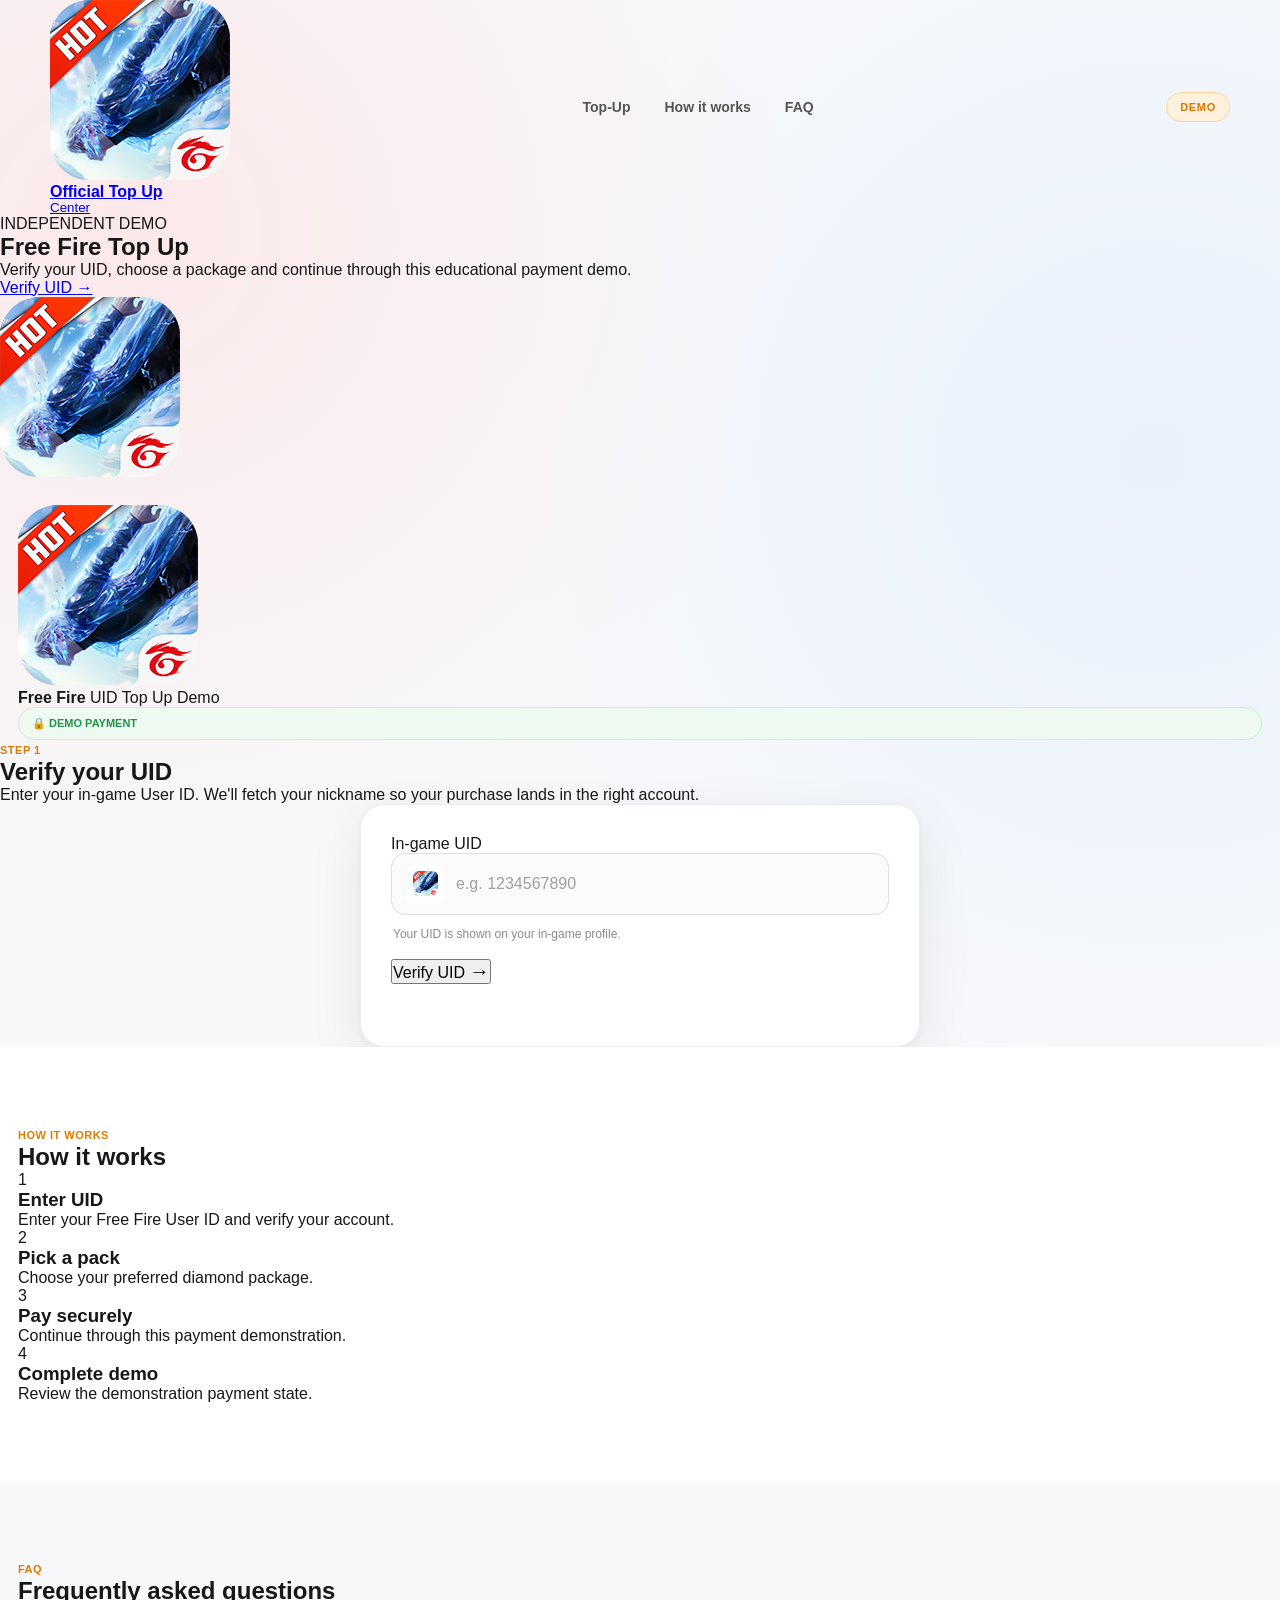
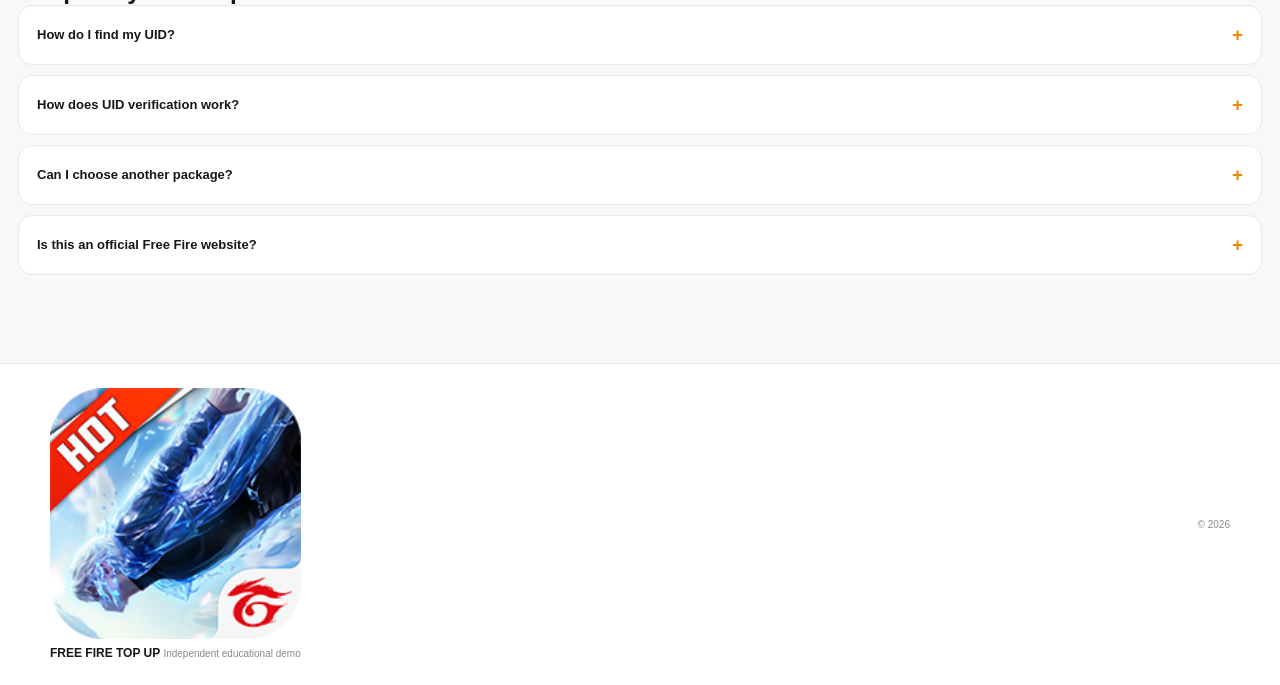
==== commit 25fb5e2c: "Update index.html" ====
--- a/index.html
+++ b/index.html
@@ -14,50 +14,47 @@
 
     <link
         rel="stylesheet"
-        href="./style.css?v=11"
+        href="./style.css?v=20"
     >
 
 </head>
 
-
 <body>
 
 
-<!-- =========================
+<!-- =====================================================
      HEADER
-========================= -->
-
-<header class="top-header">
+===================================================== -->
+
+<header class="site-header">
 
     <div class="header-inner">
 
-
-        <!-- BRAND -->
-
-        <div class="brand-area">
+        <a
+            href="#topup"
+            class="brand"
+        >
 
             <img
                 src="./free-fire-logo.png"
-                class="header-logo"
                 alt="Free Fire"
+                class="brand-logo"
             >
 
-            <div class="brand-text">
-
-                <div class="brand-title">
+            <span class="brand-text">
+
+                <strong>
                     Official Top Up
-                </div>
-
-                <div class="brand-subtitle">
+                </strong>
+
+                <small>
                     Center
-                </div>
-
-            </div>
-
-        </div>
-
-
-        <!-- NAVIGATION -->
+                </small>
+
+            </span>
+
+        </a>
+
 
         <nav class="main-nav">
 
@@ -65,7 +62,7 @@
                 Top-Up
             </a>
 
-            <a href="#howItWorks">
+            <a href="#how">
                 How it works
             </a>
 
@@ -76,8 +73,6 @@
         </nav>
 
 
-        <!-- DEMO 1 -->
-
         <div class="demo-pill">
             DEMO
         </div>
@@ -87,89 +82,52 @@
 </header>
 
 
-
-<main id="topup">
-
-
-<!-- =========================
-     FREE FIRE BANNER
-========================= -->
-
-<section class="game-banner-section">
-
-    <div class="game-banner">
-
-
-        <div class="game-banner-left">
-
-
-            <div class="game-banner-icon">
-
-                <img
-                    src="./free-fire-logo.png"
-                    class="banner-logo"
-                    alt="Free Fire"
-                >
-
-            </div>
-
-
-            <div class="game-banner-title">
-
-                <strong>
-                    Free Fire
-                </strong>
-
-            </div>
-
-        </div>
-
-
-        <!-- DEMO 2 -->
-
-        <div class="secure-pill">
-            🔒 DEMO PAYMENT
-        </div>
-
-    </div>
-
-</section>
-
-
-
-<!-- =========================
-     UID VERIFICATION
-========================= -->
-
-<section class="uid-section">
-
-    <div class="uid-heading">
-
-        <h1>
-            Verify your <span>UID</span>
-        </h1>
-
-        <p>
-            Enter your in-game User ID. We'll fetch your nickname so your purchase
-            lands in the right account.
-        </p>
-
-    </div>
-
-
-
-    <div class="uid-card">
-
-
-        <div class="uid-field-label">
-            In-game UID
-        </div>
-
-
-        <div class="uid-input-wrap">
-
-
-            <div class="uid-logo">
+<main>
+
+
+<!-- =====================================================
+     HERO / PROMOTION
+===================================================== -->
+
+<section class="hero-section">
+
+    <div class="hero-glow hero-glow-one"></div>
+    <div class="hero-glow hero-glow-two"></div>
+
+    <div class="hero-inner">
+
+        <div class="hero-copy">
+
+            <div class="demo-label">
+                INDEPENDENT DEMO
+            </div>
+
+            <h1>
+                Free Fire
+                <span>
+                    Top Up
+                </span>
+            </h1>
+
+            <p>
+                Verify your UID, choose a package and continue through
+                this educational payment demo.
+            </p>
+
+            <a
+                href="#topup"
+                class="hero-button"
+            >
+                Verify UID
+                <span>→</span>
+            </a>
+
+        </div>
+
+
+        <div class="hero-visual">
+
+            <div class="hero-logo-ring">
 
                 <img
                     src="./free-fire-logo.png"
@@ -178,55 +136,178 @@
 
             </div>
 
-
-            <input
-                type="text"
-                id="uidInput"
-                placeholder="e.g. 1234567890"
-                maxlength="12"
-                autocomplete="off"
-                inputmode="numeric"
+        </div>
+
+    </div>
+
+</section>
+
+
+<!-- =====================================================
+     GAME BANNER
+===================================================== -->
+
+<section class="game-banner-section">
+
+    <div class="container">
+
+        <div class="game-card">
+
+
+            <div class="game-card-left">
+
+                <img
+                    src="./free-fire-logo.png"
+                    alt="Free Fire"
+                    class="game-icon"
+                >
+
+
+                <div class="game-info">
+
+                    <strong class="game-title">
+                        Free Fire
+                    </strong>
+
+                    <span class="game-subtitle">
+                        UID Top Up Demo
+                    </span>
+
+                </div>
+
+            </div>
+
+
+            <div class="secure-pill">
+                🔒 DEMO PAYMENT
+            </div>
+
+
+        </div>
+
+    </div>
+
+</section>
+
+
+
+<!-- =====================================================
+     UID VERIFICATION
+===================================================== -->
+
+<section
+    id="topup"
+    class="topup-section"
+>
+
+    <div class="container">
+
+
+        <div class="section-head">
+
+            <div class="step-label">
+                STEP 1
+            </div>
+
+            <h2>
+                Verify your
+                <span>
+                    UID
+                </span>
+            </h2>
+
+            <p>
+                Enter your in-game User ID. We'll fetch your nickname
+                so your purchase lands in the right account.
+            </p>
+
+        </div>
+
+
+
+        <div class="uid-card">
+
+
+            <form
+                id="uidForm"
+                onsubmit="event.preventDefault(); verifyUID();"
             >
 
-        </div>
-
-
-        <div class="uid-help">
-            Your UID is shown on your in-game profile.
-        </div>
-
-
-        <button
-            type="button"
-            id="verifyBtn"
-            class="verify-main-btn"
-            onclick="verifyUID()"
-        >
-
-            <span id="verifyBtnText">
-                Verify UID
-            </span>
-
-
-            <span
-                id="verifyLoader"
-                class="verify-loader"
-                style="display:none;"
-            >
-            </span>
-
-
-            <span
-                id="verifyArrow"
-                class="verify-arrow"
-            >
-                →
-            </span>
-
-        </button>
-
-
-        <div id="errorMessage"></div>
+
+                <label
+                    for="uidInput"
+                    class="field-label"
+                >
+                    In-game UID
+                </label>
+
+
+                <div class="uid-input-wrap">
+
+
+                    <div class="uid-logo">
+
+                        <img
+                            src="./free-fire-logo.png"
+                            alt="Free Fire"
+                        >
+
+                    </div>
+
+
+                    <input
+                        type="text"
+                        id="uidInput"
+                        placeholder="e.g. 1234567890"
+                        maxlength="12"
+                        autocomplete="off"
+                        inputmode="numeric"
+                    >
+
+
+                </div>
+
+
+                <div class="uid-help">
+                    Your UID is shown on your in-game profile.
+                </div>
+
+
+                <button
+                    type="submit"
+                    id="verifyBtn"
+                    class="verify-button"
+                >
+
+                    <span id="verifyBtnText">
+                        Verify UID
+                    </span>
+
+
+                    <span
+                        id="verifyLoader"
+                        class="spinner"
+                        style="display:none;"
+                    ></span>
+
+
+                    <span
+                        id="verifyArrow"
+                        class="verify-arrow"
+                    >
+                        →
+                    </span>
+
+                </button>
+
+
+                <div id="errorMessage"></div>
+
+
+            </form>
+
+        </div>
+
 
     </div>
 
@@ -234,65 +315,66 @@
 
 
 
-<!-- =========================
+<!-- =====================================================
      PLAYER DETAILS MODAL
-========================= -->
+===================================================== -->
 
 <div
     id="playerModal"
     class="modal"
 >
 
-    <div class="player-details-modal">
+
+    <div class="player-modal-box">
 
 
         <button
             type="button"
-            class="player-modal-close"
+            class="modal-close"
             onclick="closePlayerModal()"
         >
             ×
         </button>
 
 
-        <div class="spark spark-one">
-            ✦
-        </div>
-
-        <div class="spark spark-two">
-            ✦
-        </div>
-
-
-        <!-- VERIFIED ICON -->
-
-       <div class="verified-circle-big">
-    <img
-        src="./free-fire-logo.png"
-        alt="Free Fire"
-        class="verified-logo"
-    >
-</div>
-
-
-        <div class="verified-badge-new">
-            ✓ Verified Account
-        </div>
-
-
-        <!-- PLAYER NAME -->
+        <div class="player-logo-wrap">
+
+            <div class="player-logo-ring">
+
+                <img
+                    src="./free-fire-logo.png"
+                    alt="Free Fire"
+                    class="player-logo"
+                >
+
+            </div>
+
+        </div>
+
+
+        <div class="verified-badge">
+
+            <span>
+                ✓
+            </span>
+
+            Verified Account
+
+        </div>
+
 
         <h2 id="playerName">
             Player
         </h2>
 
 
-        <p class="player-success-text">
+        <p class="player-success">
             Congratulations — your account is ready!
         </p>
 
 
-        <!-- STATS -->
+
+        <!-- PLAYER STATS -->
 
         <div class="player-stats">
 
@@ -335,16 +417,15 @@
 
             </div>
 
-        </div>
-
-
-
-        <!-- UID / PLAYER NAME -->
-
-        <div class="player-extra-details">
-
-
-            <!-- UID -->
+
+        </div>
+
+
+
+        <!-- PLAYER EXTRA -->
+
+        <div class="player-extra">
+
 
             <div class="extra-row">
 
@@ -359,8 +440,6 @@
             </div>
 
 
-            <!-- PLAYER NAME -->
-
             <div class="extra-row">
 
                 <span>
@@ -374,15 +453,26 @@
             </div>
 
 
-        </div>
-
-
-
-        <!-- CONTINUE -->
+            <div class="extra-row">
+
+                <span>
+                    RANK
+                </span>
+
+                <strong id="playerRank">
+                    ---
+                </strong>
+
+            </div>
+
+
+        </div>
+
+
 
         <button
             type="button"
-            class="player-proceed-btn"
+            class="proceed-button"
             onclick="goToStore()"
         >
 
@@ -395,27 +485,24 @@
         </button>
 
 
-        <!-- RE-ENTER -->
-
         <button
             type="button"
-            class="reenter-uid-btn"
+            class="reenter-button"
             onclick="closePlayerModal()"
         >
-
             Not my account? Re-enter UID
-
         </button>
 
+
     </div>
 
 </div>
 
 
 
-<!-- =========================
+<!-- =====================================================
      STORE
-========================= -->
+===================================================== -->
 
 <section
     id="storeSection"
@@ -423,20 +510,23 @@
     style="display:none;"
 >
 
-    <div class="page-container">
-
-
-        <div class="store-heading">
+    <div class="container">
+
+
+        <div class="store-head">
 
 
             <div>
 
                 <div class="step-label">
-                    2 &nbsp; Pick a pack
+                    STEP 2
                 </div>
 
                 <h2>
-                    Select your Diamonds
+                    Select your
+                    <span>
+                        Diamonds
+                    </span>
                 </h2>
 
                 <p>
@@ -446,14 +536,11 @@
             </div>
 
 
-
             <div class="verified-player">
 
-
-                <span class="green-dot"></span>
-
-
-                <span>
+                <span class="status-dot"></span>
+
+                <div>
 
                     <small>
                         PLAYER
@@ -463,13 +550,13 @@
                         ---
                     </strong>
 
-                </span>
-
-
-                <span class="player-divider"></span>
-
-
-                <span>
+                </div>
+
+
+                <div class="mini-divider"></div>
+
+
+                <div>
 
                     <small>
                         UID
@@ -479,19 +566,19 @@
                         ---
                     </strong>
 
-                </span>
-
-
-            </div>
-
-        </div>
-
-
-
-        <div class="store-grid">
-
-
-            <div class="packages">
+                </div>
+
+            </div>
+
+
+        </div>
+
+
+
+        <div class="store-layout">
+
+
+            <div class="packages-area">
 
 
                 <div class="packages-title">
@@ -502,199 +589,150 @@
                 <div class="package-grid">
 
 
-                    <!-- 100 -->
-
                     <div class="package-card">
-
 
                         <div class="diamond">
                             💎
                         </div>
 
-
                         <h3>
                             100 Diamonds
                         </h3>
 
-
                         <strong>
                             ₹39
                         </strong>
 
-
                         <button
-                            type="button"
-                            onclick="buyPackage('100 Diamonds', 39)"
+                            onclick="buyPackage('100 Diamonds',39)"
                         >
-                            Buy
+                            Buy Now
                         </button>
 
-
                     </div>
 
 
 
-                    <!-- 310 -->
-
                     <div class="package-card">
-
 
                         <div class="diamond">
                             💎
                         </div>
 
-
                         <h3>
                             310 Diamonds
                         </h3>
 
-
                         <strong>
                             ₹99
                         </strong>
 
-
                         <button
-                            type="button"
-                            onclick="buyPackage('310 Diamonds', 99)"
+                            onclick="buyPackage('310 Diamonds',99)"
                         >
-                            Buy
+                            Buy Now
                         </button>
 
-
                     </div>
 
 
 
-                    <!-- 520 -->
-
-                    <div class="package-card popular">
-
+                    <div class="package-card popular-card">
 
                         <div class="popular-badge">
                             POPULAR
                         </div>
 
-
                         <div class="diamond">
                             💎
                         </div>
 
-
                         <h3>
                             520 Diamonds
                         </h3>
 
-
                         <strong>
                             ₹149
                         </strong>
 
-
                         <button
-                            type="button"
-                            onclick="buyPackage('520 Diamonds', 149)"
+                            onclick="buyPackage('520 Diamonds',149)"
                         >
-                            Buy
+                            Buy Now
                         </button>
 
-
                     </div>
 
 
 
-                    <!-- 1060 -->
-
                     <div class="package-card">
-
 
                         <div class="diamond">
                             💎
                         </div>
 
-
                         <h3>
                             1060 Diamonds
                         </h3>
 
-
                         <strong>
                             ₹299
                         </strong>
 
-
                         <button
-                            type="button"
-                            onclick="buyPackage('1060 Diamonds', 299)"
+                            onclick="buyPackage('1060 Diamonds',299)"
                         >
-                            Buy
+                            Buy Now
                         </button>
 
-
                     </div>
 
 
 
-                    <!-- 2180 -->
-
                     <div class="package-card">
-
 
                         <div class="diamond">
                             💎
                         </div>
 
-
                         <h3>
                             2180 Diamonds
                         </h3>
 
-
                         <strong>
                             ₹499
                         </strong>
 
-
                         <button
-                            type="button"
-                            onclick="buyPackage('2180 Diamonds', 499)"
+                            onclick="buyPackage('2180 Diamonds',499)"
                         >
-                            Buy
+                            Buy Now
                         </button>
 
-
                     </div>
 
 
 
-                    <!-- 5600 -->
-
                     <div class="package-card">
-
 
                         <div class="diamond">
                             💎
                         </div>
 
-
                         <h3>
                             5600 Diamonds
                         </h3>
 
-
                         <strong>
                             ₹799
                         </strong>
 
-
                         <button
-                            type="button"
-                            onclick="buyPackage('5600 Diamonds', 799)"
+                            onclick="buyPackage('5600 Diamonds',799)"
                         >
-                            Buy
+                            Buy Now
                         </button>
 
-
                     </div>
 
 
@@ -704,13 +742,11 @@
 
 
 
-            <!-- REVIEW -->
-
             <aside class="review-card">
 
 
-                <div class="review-title">
-                    Review Purchase
+                <div class="review-label">
+                    REVIEW PURCHASE
                 </div>
 
 
@@ -721,13 +757,11 @@
 
                 <div class="review-player">
 
-
-                    <span class="review-icon">
+                    <span class="review-user">
                         👤
                     </span>
 
-
-                    <span>
+                    <div>
 
                         <small>
                             PLAYER
@@ -737,11 +771,9 @@
                             ---
                         </strong>
 
-                    </span>
-
-
-                </div>
-
+                    </div>
+
+                </div>
 
 
                 <div class="review-row">
@@ -757,27 +789,23 @@
                 </div>
 
 
-                <div class="review-line"></div>
+                <div class="review-separator"></div>
 
 
                 <div class="review-empty">
-
 
                     <div>
                         💎
                     </div>
 
-
                     <strong>
                         Select a pack
                     </strong>
 
-
                     <p>
                         Your selected package will appear here.
                     </p>
 
-
                 </div>
 
 
@@ -786,20 +814,22 @@
 
         </div>
 
+
     </div>
 
 </section>
 
 
 
-<!-- =========================
+<!-- =====================================================
      ORDER MODAL
-========================= -->
+===================================================== -->
 
 <div
     id="orderModal"
     class="modal"
 >
+
 
     <div class="order-modal-box">
 
@@ -813,7 +843,7 @@
         </button>
 
 
-        <div class="verified-small">
+        <div class="order-badge">
             ORDER READY
         </div>
 
@@ -871,7 +901,7 @@
                     STATUS
                 </small>
 
-                <strong class="green-text">
+                <strong class="green">
                     Ready
                 </strong>
 
@@ -883,22 +913,17 @@
 
         <button
             type="button"
-            class="continue-btn"
+            class="proceed-button"
             onclick="proceedToPay()"
         >
-
             Proceed to Pay
-
-            <span>
-                →
-            </span>
-
+            <span>→</span>
         </button>
 
 
         <button
             type="button"
-            class="cancel-btn"
+            class="cancel-button"
             onclick="closeOrderModal()"
         >
             Cancel
@@ -911,9 +936,9 @@
 
 
 
-<!-- =========================
+<!-- =====================================================
      PAYMENT
-========================= -->
+===================================================== -->
 
 <section
     id="paymentSection"
@@ -921,18 +946,22 @@
     style="display:none;"
 >
 
-    <div class="page-container">
+
+    <div class="container">
 
 
         <div class="step-label">
-            3 &nbsp; Pay securely
-        </div>
-
-
-        <div class="payment-heading">
+            STEP 3
+        </div>
+
+
+        <div class="payment-head">
 
             <h2>
-                Complete your payment
+                Complete your
+                <span>
+                    payment
+                </span>
             </h2>
 
             <p>
@@ -943,13 +972,11 @@
 
 
 
-        <div class="payment-grid">
+        <div class="payment-layout">
 
 
             <div class="payment-main">
 
-
-                <!-- PAYMENT SUMMARY -->
 
                 <div class="payment-summary">
 
@@ -1010,8 +1037,6 @@
 
 
 
-                <!-- PAYMENT CARD -->
-
                 <div class="payment-card">
 
 
@@ -1025,18 +1050,14 @@
                     </p>
 
 
-                    <div class="qr-container">
-
+                    <div class="qr-box">
 
                         <img
-                            class="real-qr"
                             src="./upi-qr.png.jpeg"
                             alt="UPI payment QR"
                         >
 
-
                     </div>
-
 
 
                     <div class="upi-row">
@@ -1057,7 +1078,7 @@
 
                         <button
                             type="button"
-                            class="copy-btn"
+                            class="copy-button"
                             onclick="copyUPI()"
                         >
                             COPY
@@ -1071,35 +1092,26 @@
 
 
 
-                <!-- PAYMENT STATUS -->
-
                 <div
                     id="paymentStatus"
                     class="payment-status"
                     style="display:none;"
-                >
-                </div>
-
-
-
-                <!-- PAID -->
+                ></div>
+
 
                 <button
                     type="button"
                     id="paidButton"
-                    class="paid-action"
+                    class="paid-button"
                     onclick="paymentSubmitted()"
                 >
                     I HAVE PAID
                 </button>
 
 
-
-                <!-- BACK -->
-
                 <button
                     type="button"
-                    class="back-action"
+                    class="back-button"
                     onclick="backToStore()"
                 >
                     ← Back to Store
@@ -1110,75 +1122,67 @@
 
 
 
-            <!-- HOW TO PAY -->
-
-            <aside class="payment-side">
-
-
-                <div class="how-pay-card">
-
-
-                    <div class="review-title">
-                        HOW TO PAY
-                    </div>
-
-
-                    <h3>
-                        Follow these steps
-                    </h3>
-
-
-                    <div class="pay-step">
-
-                        <span>
-                            01
-                        </span>
-
-                        <p>
-                            Scan the QR code
-                        </p>
-
-                    </div>
-
-
-                    <div class="pay-step">
-
-                        <span>
-                            02
-                        </span>
-
-                        <p>
-                            Pay the displayed amount
-                        </p>
-
-                    </div>
-
-
-                    <div class="pay-step">
-
-                        <span>
-                            03
-                        </span>
-
-                        <p>
-                            Return to this page
-                        </p>
-
-                    </div>
-
-
-                    <div class="pay-step">
-
-                        <span>
-                            04
-                        </span>
-
-                        <p>
-                            Review the demo payment state
-                        </p>
-
-                    </div>
-
+            <aside class="pay-help">
+
+
+                <div class="review-label">
+                    HOW TO PAY
+                </div>
+
+
+                <h3>
+                    Follow these steps
+                </h3>
+
+
+                <div class="pay-step">
+
+                    <span>
+                        01
+                    </span>
+
+                    <p>
+                        Scan the QR code
+                    </p>
+
+                </div>
+
+
+                <div class="pay-step">
+
+                    <span>
+                        02
+                    </span>
+
+                    <p>
+                        Pay the displayed amount
+                    </p>
+
+                </div>
+
+
+                <div class="pay-step">
+
+                    <span>
+                        03
+                    </span>
+
+                    <p>
+                        Return to this page
+                    </p>
+
+                </div>
+
+
+                <div class="pay-step">
+
+                    <span>
+                        04
+                    </span>
+
+                    <p>
+                        Review the demo payment state
+                    </p>
 
                 </div>
 
@@ -1188,125 +1192,115 @@
 
         </div>
 
+
     </div>
 
 </section>
 
 
 
-<!-- =========================
+<!-- =====================================================
      HOW IT WORKS
-========================= -->
+===================================================== -->
 
 <section
-    id="howItWorks"
+    id="how"
     class="how-section"
 >
 
-    <div class="page-container">
-
-
-        <div class="center-heading">
+
+    <div class="container">
+
+
+        <div class="section-head">
+
+            <div class="step-label">
+                HOW IT WORKS
+            </div>
 
             <h2>
-                How it <span>works</span>
+                How it
+                <span>
+                    works
+                </span>
             </h2>
 
         </div>
 
 
-
-        <div class="how-grid">
-
-
-            <div class="how-card">
-
-
-                <div class="number">
+        <div class="steps-grid">
+
+
+            <div class="step-card">
+
+                <div class="step-number">
                     1
                 </div>
-
 
                 <h3>
                     Enter UID
                 </h3>
 
-
                 <p>
-                    Enter your in-game User ID.
+                    Enter your Free Fire User ID and verify your account.
                 </p>
 
-
-            </div>
-
-
-
-            <div class="how-card">
-
-
-                <div class="number">
+            </div>
+
+
+            <div class="step-card">
+
+                <div class="step-number">
                     2
                 </div>
-
 
                 <h3>
                     Pick a pack
                 </h3>
 
-
                 <p>
-                    Select your preferred package.
+                    Choose your preferred diamond package.
                 </p>
 
-
-            </div>
-
-
-
-            <div class="how-card">
-
-
-                <div class="number">
+            </div>
+
+
+            <div class="step-card">
+
+                <div class="step-number">
                     3
                 </div>
-
 
                 <h3>
                     Pay securely
                 </h3>
 
-
                 <p>
-                    Continue through the payment demo.
+                    Continue through this payment demonstration.
                 </p>
 
-
-            </div>
-
-
-
-            <div class="how-card">
-
-
-                <div class="number">
+            </div>
+
+
+            <div class="step-card">
+
+                <div class="step-number">
                     4
                 </div>
 
-
                 <h3>
-                    Get it instantly
+                    Complete demo
                 </h3>
 
-
                 <p>
-                    Complete the demonstration flow.
+                    Review the demonstration payment state.
                 </p>
 
-
-            </div>
-
-
-        </div>
+            </div>
+
+
+        </div>
+
 
     </div>
 
@@ -1314,33 +1308,40 @@
 
 
 
-<!-- =========================
+<!-- =====================================================
      FAQ
-========================= -->
+===================================================== -->
 
 <section
     id="faq"
     class="faq-section"
 >
 
-    <div class="page-container">
-
-
-        <div class="center-heading">
+
+    <div class="container">
+
+
+        <div class="section-head">
+
+            <div class="step-label">
+                FAQ
+            </div>
 
             <h2>
-                Frequently Asked Questions
+                Frequently asked
+                <span>
+                    questions
+                </span>
             </h2>
 
         </div>
 
 
 
-        <div class="faq-container">
+        <div class="faq-list">
 
 
             <details class="faq-item">
-
 
                 <summary>
 
@@ -1352,18 +1353,14 @@
 
                 </summary>
 
-
                 <p>
                     Your UID is shown on your in-game player profile.
                 </p>
 
-
             </details>
 
 
-
             <details class="faq-item">
-
 
                 <summary>
 
@@ -1375,19 +1372,15 @@
 
                 </summary>
 
-
                 <p>
-                    The demo sends the entered UID to the configured
-                    player-information API and displays the available details.
+                    This demo sends the entered UID to the configured
+                    player-information API and displays the available data.
                 </p>
 
-
             </details>
 
 
-
             <details class="faq-item">
-
 
                 <summary>
 
@@ -1399,18 +1392,14 @@
 
                 </summary>
 
-
                 <p>
-                    Yes. Select any available package before continuing to checkout.
+                    Yes. You can choose any available package before payment.
                 </p>
 
-
             </details>
 
 
-
             <details class="faq-item">
-
 
                 <summary>
 
@@ -1422,18 +1411,17 @@
 
                 </summary>
 
-
                 <p>
-                    No. This is an independent educational/demo interface and is
-                    not affiliated with Garena.
+                    No. This is an independent educational/demo interface
+                    and is not affiliated with Garena.
                 </p>
 
-
             </details>
 
 
         </div>
 
+
     </div>
 
 </section>
@@ -1443,31 +1431,38 @@
 
 
 
-<!-- =========================
+<!-- =====================================================
      FOOTER
-========================= -->
+===================================================== -->
 
 <footer class="site-footer">
 
-
-    <div class="footer-inner">
-
-
-        <div>
-
-            <strong>
-                FREE FIRE TOP UP
-            </strong>
-
-
-            <span>
-                Independent educational demo
-            </span>
-
-        </div>
-
-
-        <span>
+    <div class="container footer-inner">
+
+
+        <div class="footer-brand">
+
+            <img
+                src="./free-fire-logo.png"
+                alt="Free Fire"
+            >
+
+            <div>
+
+                <strong>
+                    FREE FIRE TOP UP
+                </strong>
+
+                <span>
+                    Independent educational demo
+                </span>
+
+            </div>
+
+        </div>
+
+
+        <span class="copyright">
             © 2026
         </span>
 
@@ -1478,7 +1473,7 @@
 
 
 
-<script src="./script.js?v=11"></script>
+<script src="./script.js?v=20"></script>
 
 </body>
 
--- a/style.css
+++ b/style.css
@@ -1706,3 +1706,30 @@
     }
 
 }
+/* PLAYER DETAILS - FREE FIRE LOGO */
+
+.verified-circle-big {
+    width: 78px;
+    height: 78px;
+
+    margin: 12px auto 15px;
+
+    display: flex;
+    align-items: center;
+    justify-content: center;
+
+    border-radius: 50%;
+
+    background: #ffffff;
+    border: 6px solid #f2f8f3;
+
+    overflow: hidden;
+}
+
+.verified-logo {
+    width: 58px;
+    height: 58px;
+
+    object-fit: contain;
+    display: block;
+}
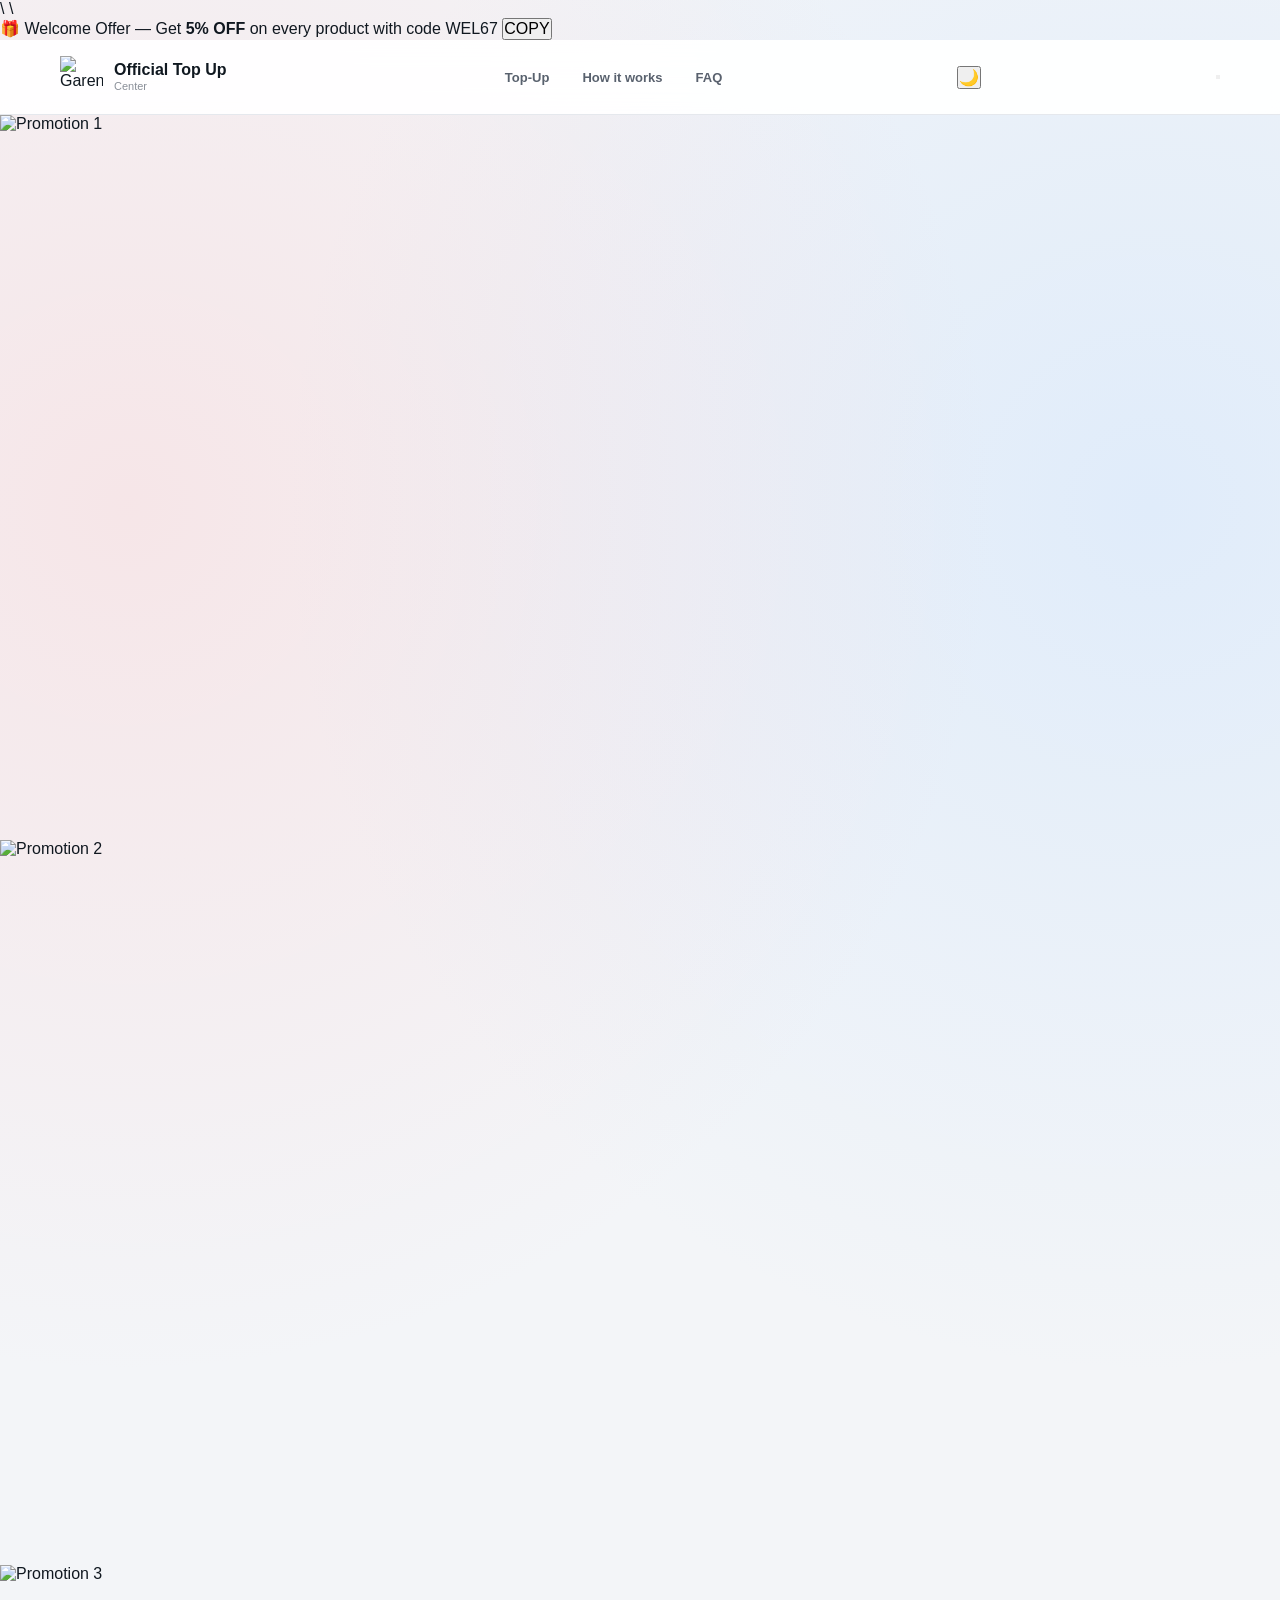
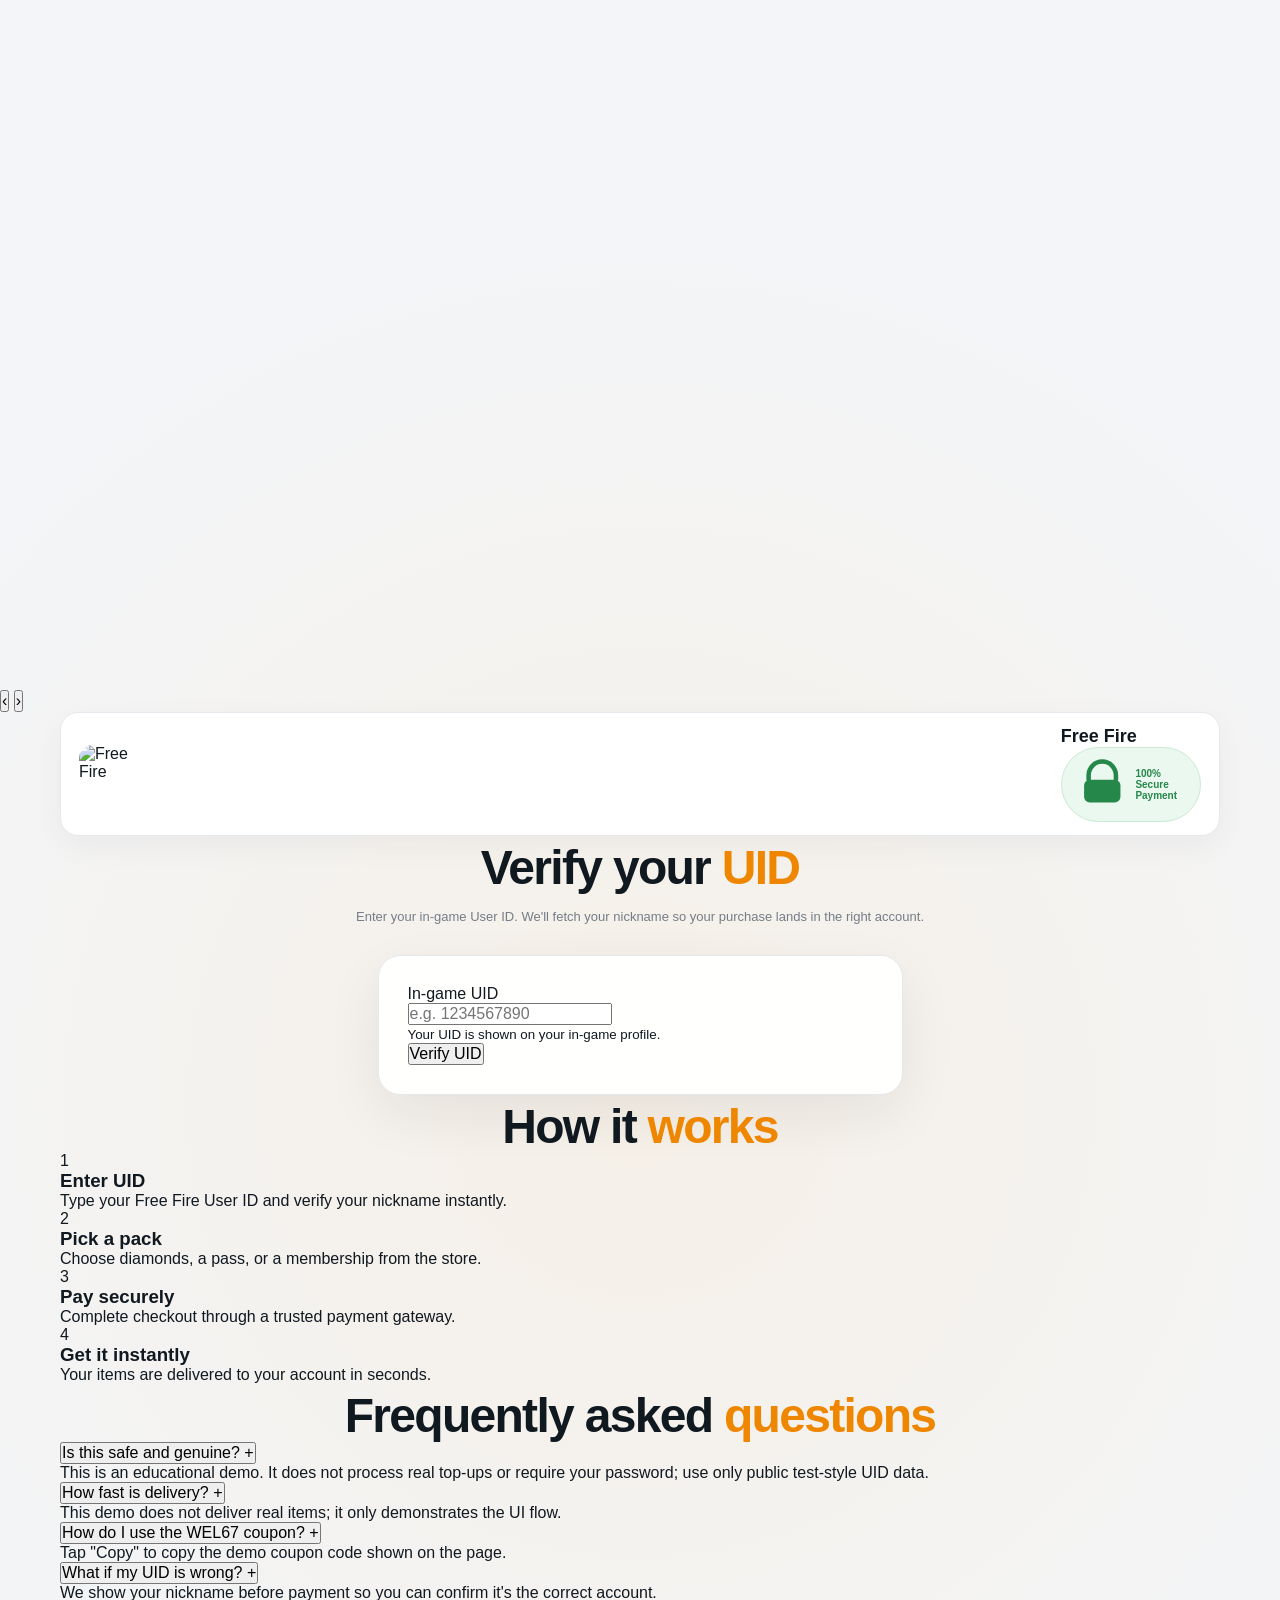
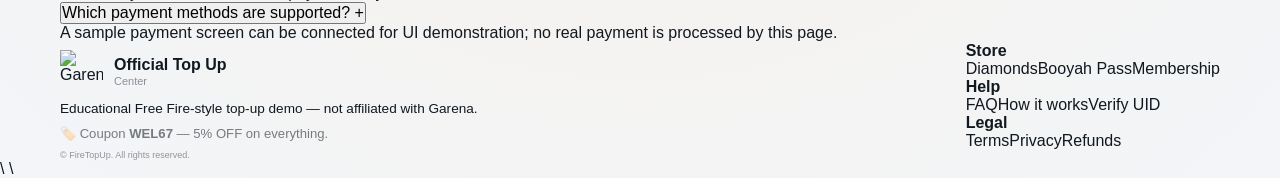
==== commit 15e63c99: "Update index.html" ====
--- a/index.html
+++ b/index.html
@@ -1,1480 +1,185 @@
-<!DOCTYPE html>
-<html lang="en">
+<!DOCTYPE html>                                                                                                                                                                                                                                                                                                                                                                                                                                                              
+<html lang="en">                                                                                                                                                                                                                                                                                                                                                                                                                                                             
+<head>                                                                                                                                                                                                                                                                                                                                                                                                                                                                       
+<meta charset="UTF-8" />                                                                                                                                                                                                                                                                                                                                                                                                                                                     
+<meta name="viewport" content="width=device-width, initial-scale=1.0" />                                                                                                                                                                                                                                                                                                                                                                                                     
+<meta name="description" content="Instant & genuine Free Fire Diamonds, Booyah Pass and more. Verify your UID and top-up safely." />                                                                                                                                                                                                                                                                                                                                         
+<title>FireTopUp Demo — Free Fire Style UID & Top-Up Demo</title>                                                                                                                                                                                                                                                                                                                                                                                                         
+<link rel="icon" type="image/png" href="https://freefiretopupindia.site/gen/garena.png" />                                                                                                                                                                                                                                                                                                                                                                     
+<link rel="apple-touch-icon" href="https://freefiretopupindia.site/gen/garena.png" />                                                                                                                                                                                                                                                                                                                                                                          
+<link rel="preconnect" href="https://fonts.googleapis.com/" />                                                                                                                                                                                                                                                                                                                                                                              
+<link rel="preconnect" href="https://fonts.gstatic.com/" crossorigin />                                                                                                                                                                                                                                                                                                                                                                        
+<link href="https://fonts.googleapis.com/css2?family=Inter:wght@400;500;600;700;800;900\&family=Russo+One\&display=swap" rel="stylesheet" />                                                                                                                                                                                                                  
+\                                                                                                                                                                                                                                                                                                                                               
+\                                                                                                                                                                                                                                                                                                                                                                                                                                                                     
+  <link rel="stylesheet" href="style.css">
+</head>                                                                                                                                                                                                                                                                                                                                                                                                                                                                      
+<body>                                                                                                                                                                                                                                                                                                                                                                                                                                                                       
 
-<head>
+<div class="announce" role="region" aria-label="Promotional offer">                                                                                                                                                                                                                                                                                                                                                                                                          
+<span>🎁</span>                                                                                                                                                                                                                                                                                                                                                                                                                                                           
+<span>Welcome Offer — Get <strong>5% OFF</strong> on every product with code</span>                                                                                                                                                                                                                                                                                                                                                                                     
+<span class="coupon-code">                                                                                                                                                                                                                                                                                                                                                                                                                                                 
+WEL67                                                                                                                                                                                                                                                                                                                                                                                                                                                                     
+<button type="button" data-coupon-copy aria-label="Copy coupon code WEL67">COPY</button>                                                                                                                                                                                                                                                                                                                                                                                
+</span>                                                                                                                                                                                                                                                                                                                                                                                                                                                                    
+</div>                                                                                                                                                                                                                                                                                                                                                                                                                                                                       
 
-    <meta charset="UTF-8">
+<div class="bg-orbs" aria-hidden="true">                                                                                                                                                                                                                                                                                                                                                                                                                                     
+<span class="orb orb-1"></span><span class="orb orb-2"></span><span class="orb orb-3"></span>                                                                                                                                                                                                                                                                                                                                                                         
+</div>                                                                                                                                                                                                                                                                                                                                                                                                                                                                       
 
-    <meta
-        name="viewport"
-        content="width=device-width, initial-scale=1.0"
-    >
+<header class="site-header" id="header">                                                                                                                                                                                                                                                                                                                                                                                                                                     
+<div class="container header-inner">                                                                                                                                                                                                                                                                                                                                                                                                                                       
+<a href="https://freefiretopupindia.site/gen/index.php" class="brand">                                                                                                                                                                                                                                                                                                                                                                                      
+<img src="https://freefiretopupindia.site/gen/garena.png" alt="Garena" class="brand-logo" />                                                                                                                                                                                                                                                                                                                                                             
+<span class="brand-text"><strong>Official Top Up</strong><small>Center</small></span>                                                                                                                                                                                                                                                                                                                                                                             
+</a>                                                                                                                                                                                                                                                                                                                                                                                                                                                                     
+<nav class="main-nav" id="mainNav">                                                                                                                                                                                                                                                                                                                                                                                                                                      
+<a href="https://freefiretopupindia.site/gen/index.php#topup">Top-Up</a>                                                                                                                                                                                                                                                                                                                                                                                    
+<a href="https://freefiretopupindia.site/gen/index.php#how">How it works</a>                                                                                                                                                                                                                                                                                                                                                                                  
+<a href="https://freefiretopupindia.site/gen/index.php#faq">FAQ</a>                                                                                                                                                                                                                                                                                                                                                                                           
+</nav>                                                                                                                                                                                                                                                                                                                                                                                                                                                                   
+<button class="theme-toggle" id="themeToggle" aria-label="Toggle dark mode" title="Toggle theme">🌙</button>                                                                                                                                                                                                                                                                                                                                                            
+<button class="nav-toggle" id="navToggle" aria-label="Toggle menu"><span></span><span></span><span></span></button>                                                                                                                                                                                                                                                                                                                                               
+</div>                                                                                                                                                                                                                                                                                                                                                                                                                                                                     
+</header>                                                                                                                                                                                                                                                                                                                                                                                                                                                                    
 
-    <title>Free Fire Top Up Demo</title>
+<section class="carousel" id="home" aria-label="Promotions" aria-roledescription="carousel">                                                                                                                                                                                                                                                                                                                                                                                 
+<div class="carousel-viewport">                                                                                                                                                                                                                                                                                                                                                                                                                                            
+<div class="carousel-track" id="carouselTrack">                                                                                                                                                                                                                                                                                                                                                                                                                          
+<div class="slide"><img src="https://freefiretopupindia.site/gen/posters/0.png" alt="Promotion 1" width="1920" height="725" loading="eager" /></div>                                                                                                                                                                                                                                                                                                
+<div class="slide"><img src="https://freefiretopupindia.site/gen/posters/1.png" alt="Promotion 2" width="1920" height="725" /></div>                                                                                                                                                                                                                                                                                                                
+<div class="slide"><img src="https://freefiretopupindia.site/gen/posters/2.png" alt="Promotion 3" width="1920" height="725" /></div>                                                                                                                                                                                                                                                                                                                
+</div>                                                                                                                                                                                                                                                                                                                                                                                                                                                                   
+</div>                                                                                                                                                                                                                                                                                                                                                                                                                                                                     
+<button class="carousel-btn prev" id="carPrev" aria-label="Previous slide">‹</button>                                                                                                                                                                                                                                                                                                                                                                                     
+<button class="carousel-btn next" id="carNext" aria-label="Next slide">›</button>                                                                                                                                                                                                                                                                                                                                                                                         
+<div class="carousel-dots" id="carouselDots" role="tablist"></div>                                                                                                                                                                                                                                                                                                                                                                                                        
+</section>                                                                                                                                                                                                                                                                                                                                                                                                                                                                   
 
-    <link
-        rel="stylesheet"
-        href="./style.css?v=20"
-    >
+<section class="game-banner" id="game">                                                                                                                                                                                                                                                                                                                                                                                                                                      
+<div class="container">                                                                                                                                                                                                                                                                                                                                                                                                                                                    
+<div class="game-card">                                                                                                                                                                                                                                                                                                                                                                                                                                                  
+<img class="game-icon" src="https://freefiretopupindia.site/gen/g/icon.png" alt="Free Fire" />                                                                                                                                                                                                                                                                                                                                                           
+<div class="game-info">                                                                                                                                                                                                                                                                                                                                                                                                                                                
+<h2 class="game-title">Free Fire</h2>                                                                                                                                                                                                                                                                                                                                                                                                                               
+<span class="secure-pill">                                                                                                                                                                                                                                                                                                                                                                                                                                           
+<svg viewBox="0 0 24 24" fill="none" aria-hidden="true">                                                                                                                                                                                                                                                                                                                                                                                                           
+<path d="M6 10V8a6 6 0 0 1 12 0v2" stroke="currentColor" stroke-width="2" stroke-linecap="round"/>                                                                                                                                                                                                                                                                                                                                                               
+<rect x="4" y="10" width="16" height="10" rx="2.5" fill="currentColor"/>                                                                                                                                                                                                                                                                                                                                                                                         
+</svg>                                                                                                                                                                                                                                                                                                                                                                                                                                                             
+100% Secure Payment                                                                                                                                                                                                                                                                                                                                                                                                                                                 
+</span>                                                                                                                                                                                                                                                                                                                                                                                                                                                              
+</div>                                                                                                                                                                                                                                                                                                                                                                                                                                                                 
+</div>                                                                                                                                                                                                                                                                                                                                                                                                                                                                   
+</div>                                                                                                                                                                                                                                                                                                                                                                                                                                                                     
+</section>                                                                                                                                                                                                                                                                                                                                                                                                                                                                   
 
-</head>
+<section class="topup" id="topup">                                                                                                                                                                                                                                                                                                                                                                                                                                           
+<div class="container">                                                                                                                                                                                                                                                                                                                                                                                                                                                    
+<div class="section-head">                                                                                                                                                                                                                                                                                                                                                                                                                                               
+<h2>Verify your <span class="grad">UID</span></h2>                                                                                                                                                                                                                                                                                                                                                                                                                  
+<p>Enter your in-game User ID. We'll fetch your nickname so your purchase lands in the right account.</p>                                                                                                                                                                                                                                                                                                                                                             
+</div>                                                                                                                                                                                                                                                                                                                                                                                                                                                                   
+<div class="uid-card">                                                                                                                                                                                                                                                                                                                                                                                                                                                   
+<form class="uid-form" id="uidForm" novalidate>                                                                                                                                                                                                                                                                                                                                                                                                                        
+<div class="field">                                                                                                                                                                                                                                                                                                                                                                                                                                                  
+<label for="uidInput">In-game UID</label>                                                                                                                                                                                                                                                                                                                                                                                                                         
+<div class="input-wrap">                                                                                                                                                                                                                                                                                                                                                                                                                                           
+<span class="input-icon"><img src="https://freefiretopupindia.site/gen/g/icons8-garena-96.png" alt="" /></span>                                                                                                                                                                                                                                                                                                                      
+<input type="text" id="uidInput" inputmode="numeric" autocomplete="off" placeholder="e.g. 1234567890" maxlength="12" />                                                                                                                                                                                                                                                                                                                                          
+</div>                                                                                                                                                                                                                                                                                                                                                                                                                                                             
+<small class="hint" id="uidHint">Your UID is shown on your in-game profile.</small>                                                                                                                                                                                                                                                                                                                                                                               
+</div>                                                                                                                                                                                                                                                                                                                                                                                                                                                               
+<button type="submit" class="btn btn-primary btn-block" id="verifyBtn">                                                                                                                                                                                                                                                                                                                                                                                              
+<span class="btn-label">Verify UID</span>                                                                                                                                                                                                                                                                                                                                                                                                                         
+<span class="spinner" hidden></span>                                                                                                                                                                                                                                                                                                                                                                                                                              
+</button>                                                                                                                                                                                                                                                                                                                                                                                                                                                            
+</form>                                                                                                                                                                                                                                                                                                                                                                                                                                                                
+</div>                                                                                                                                                                                                                                                                                                                                                                                                                                                                   
+</div>                                                                                                                                                                                                                                                                                                                                                                                                                                                                     
+</section>                                                                                                                                                                                                                                                                                                                                                                                                                                                                   
 
-<body>
+<section class="how" id="how">                                                                                                                                                                                                                                                                                                                                                                                                                                               
+<div class="container">                                                                                                                                                                                                                                                                                                                                                                                                                                                    
+<div class="section-head"><h2>How it <span class="grad">works</span></h2></div>                                                                                                                                                                                                                                                                                                                                                                                     
+<div class="steps">                                                                                                                                                                                                                                                                                                                                                                                                                                                      
+<div class="step"><div class="step-num">1</div><h3>Enter UID</h3><p>Type your Free Fire User ID and verify your nickname instantly.</p></div>                                                                                                                                                                                                                                                                                                                   
+<div class="step"><div class="step-num">2</div><h3>Pick a pack</h3><p>Choose diamonds, a pass, or a membership from the store.</p></div>                                                                                                                                                                                                                                                                                                                        
+<div class="step"><div class="step-num">3</div><h3>Pay securely</h3><p>Complete checkout through a trusted payment gateway.</p></div>                                                                                                                                                                                                                                                                                                                           
+<div class="step"><div class="step-num">4</div><h3>Get it instantly</h3><p>Your items are delivered to your account in seconds.</p></div>                                                                                                                                                                                                                                                                                                                       
+</div>                                                                                                                                                                                                                                                                                                                                                                                                                                                                   
+</div>                                                                                                                                                                                                                                                                                                                                                                                                                                                                     
+</section>                                                                                                                                                                                                                                                                                                                                                                                                                                                                   
 
+<section class="faq" id="faq">                                                                                                                                                                                                                                                                                                                                                                                                                                               
+<div class="container">                                                                                                                                                                                                                                                                                                                                                                                                                                                    
+<div class="section-head"><h2>Frequently asked <span class="grad">questions</span></h2></div>                                                                                                                                                                                                                                                                                                                                                                       
+<div class="accordion" id="accordion">                                                                                                                                                                                                                                                                                                                                                                                                                                   
+<div class="acc-item"><button class="acc-q">Is this safe and genuine? <span>+</span></button><div class="acc-a"><p>This is an educational demo. It does not process real top-ups or require your password; use only public test-style UID data.</p></div></div>                                                                                                                                                                                                                 
+<div class="acc-item"><button class="acc-q">How fast is delivery? <span>+</span></button><div class="acc-a"><p>This demo does not deliver real items; it only demonstrates the UI flow.</p></div></div>                                                                                                                                                                                                                                                         
+<div class="acc-item"><button class="acc-q">How do I use the WEL67 coupon? <span>+</span></button><div class="acc-a"><p>Tap "Copy" to copy the demo coupon code shown on the page.</p></div></div>                                                                                                                                                                                        
+<div class="acc-item"><button class="acc-q">What if my UID is wrong? <span>+</span></button><div class="acc-a"><p>We show your nickname before payment so you can confirm it's the correct account.</p></div></div>                                                                                                                                                                                                                                           
+<div class="acc-item"><button class="acc-q">Which payment methods are supported? <span>+</span></button><div class="acc-a"><p>A sample payment screen can be connected for UI demonstration; no real payment is processed by this page.</p></div></div>                                                                                                                                                                                                                                                             
+</div>                                                                                                                                                                                                                                                                                                                                                                                                                                                                   
+</div>                                                                                                                                                                                                                                                                                                                                                                                                                                                                     
+</section>                                                                                                                                                                                                                                                                                                                                                                                                                                                                   
 
-<!-- =====================================================
-     HEADER
-===================================================== -->
+<footer class="footer">                                                                                                                                                                                                                                                                                                                                                                                                                                                      
+<div class="container footer-inner">                                                                                                                                                                                                                                                                                                                                                                                                                                       
+<div>                                                                                                                                                                                                                                                                                                                                                                                                                                                                    
+<a href="https://freefiretopupindia.site/gen/index.php" class="brand">                                                                                                                                                                                                                                                                                                                                                                                    
+<img src="https://freefiretopupindia.site/gen/garena.png" alt="Garena" class="brand-logo" />                                                                                                                                                                                                                                                                                                                                                           
+<span class="brand-text"><strong>Official Top Up</strong><small>Center</small></span>                                                                                                                                                                                                                                                                                                                                                                           
+</a>                                                                                                                                                                                                                                                                                                                                                                                                                                                                   
+<p class="muted" style="margin-top:8px;font-size:.85rem">Educational Free Fire-style top-up demo — not affiliated with Garena.</p>                                                                                                                                                                                                                                                                                                                                              
+<p style="opacity:.55;font-size:.82rem;margin-top:10px">🏷️ Coupon <b>WEL67</b> — 5% OFF on everything.</p>                                                                                                                                                                                                                                                                                                                                                         
+</div>                                                                                                                                                                                                                                                                                                                                                                                                                                                                   
+<div class="footer-cols">                                                                                                                                                                                                                                                                                                                                                                                                                                                
+<div><h4>Store</h4><a href="https://freefiretopupindia.site/gen/store.php">Diamonds</a><a href="https://freefiretopupindia.site/gen/store.php">Booyah Pass</a><a href="https://freefiretopupindia.site/gen/store.php">Membership</a></div>                                                                                                                                                                             
+<div><h4>Help</h4><a href="https://freefiretopupindia.site/gen/index.php#faq">FAQ</a><a href="https://freefiretopupindia.site/gen/index.php#how">How it works</a><a href="https://freefiretopupindia.site/gen/index.php#topup">Verify UID</a></div>                                                                                                                                                                                 
+<div><h4>Legal</h4><a href="https://freefiretopupindia.site/gen/index.php#">Terms</a><a href="https://freefiretopupindia.site/gen/index.php#">Privacy</a><a href="https://freefiretopupindia.site/gen/index.php#">Refunds</a></div>                                                                                                                                                                                                            
+</div>                                                                                                                                                                                                                                                                                                                                                                                                                                                                   
+</div>                                                                                                                                                                                                                                                                                                                                                                                                                                                                     
+<div class="container copyright">© <span id="year"></span> FireTopUp. All rights reserved.</div>                                                                                                                                                                                                                                                                                                                                                                        
+</footer>                                                                                                                                                                                                                                                                                                                                                                                                                                                                    
 
-<header class="site-header">
+<!-- PLAYER MODAL -->                                                                                                                                                                                                                                                                                                                                                                                                                                                        
+<div class="modal-overlay" id="modalOverlay" hidden>                                                                                                                                                                                                                                                                                                                                                                                                                         
+<div class="modal player-modal" id="playerModal" role="dialog" aria-modal="true">                                                                                                                                                                                                                                                                                                                                                                                          
+<button class="modal-close" id="modalClose" aria-label="Close">✕</button>                                                                                                                                                                                                                                                                                                                                                                                               
+<div class="confetti" id="confetti" aria-hidden="true"></div>                                                                                                                                                                                                                                                                                                                                                                                                           
+<div class="pm-hero">                                                                                                                                                                                                                                                                                                                                                                                                                                                    
+<span class="pm-spark s1">✦</span><span class="pm-spark s2">✦</span><span class="pm-spark s3">✦</span>                                                                                                                                                                                                                                                                                                                                                            
+<div class="pm-avatar"><img src="https://freefiretopupindia.site/gen/g/icon.png" alt="Free Fire" /></div>                                                                                                                                                                                                                                                                                                                                              
+</div>                                                                                                                                                                                                                                                                                                                                                                                                                                                                   
+<div class="modal-body pm-body">                                                                                                                                                                                                                                                                                                                                                                                                                                         
+<div style="text-align:center"><span class="pm-verified">✓ Verified Account</span></div>                                                                                                                                                                                                                                                                                                                                                                           
+<h3 class="pm-name" id="pNick">—</h3>                                                                                                                                                                                                                                                                                                                                                                                                                                 
+<p class="modal-sub" id="pSub">Congratulations — your account is ready!</p>                                                                                                                                                                                                                                                                                                                                                                                           
+<div class="pm-stats">                                                                                                                                                                                                                                                                                                                                                                                                                                                 
+<div class="pm-stat"><strong id="pLevel">—</strong><small>Level</small></div>                                                                                                                                                                                                                                                                                                                                                                                   
+<div class="pm-stat"><strong id="pRegion">—</strong><small>Region</small></div>                                                                                                                                                                                                                                                                                                                                                                                 
+<div class="pm-stat"><strong id="pLikes">—</strong><small>Likes</small></div>                                                                                                                                                                                                                                                                                                                                                                                   
+</div>                                                                                                                                                                                                                                                                                                                                                                                                                                                                 
+<div class="pm-rows">                                                                                                                                                                                                                                                                                                                                                                                                                                                  
+<div class="pm-row"><span>UID</span><strong id="pUid">—</strong></div>                                                                                                                                                                                                                                                                                                                                                                                          
+<div class="pm-row" id="rowClan"><span>Clan</span><strong id="pClan">—</strong></div>                                                                                                                                                                                                                                                                                                                                                                           
+</div>                                                                                                                                                                                                                                                                                                                                                                                                                                                                 
+<button class="btn btn-primary btn-block pm-cta" id="proceedBtn">Proceed to Store →</button>                                                                                                                                                                                                                                                                                                                                                                          
+<button class="btn btn-text" id="notMeBtn">Not my account? Re-enter UID</button>                                                                                                                                                                                                                                                                                                                                                                                      
+</div>                                                                                                                                                                                                                                                                                                                                                                                                                                                                   
+</div>                                                                                                                                                                                                                                                                                                                                                                                                                                                                     
+</div>                                                                                                                                                                                                                                                                                                                                                                                                                                                                       
 
-    <div class="header-inner">
+<div class="toast" id="toast" hidden></div>                                                                                                                                                                                                                                                                                                                                                                                                                                 
 
-        <a
-            href="#topup"
-            class="brand"
-        >
+<script src="https://cdn.jsdelivr.net/npm/@twemoji/api@15.1.0/dist/twemoji.min.js" crossorigin="anonymous"></script>                                                                                                                                                                                                                                                                                
 
-            <img
-                src="./free-fire-logo.png"
-                alt="Free Fire"
-                class="brand-logo"
-            >
+\                                                                                                                                                                                                                                                                                                                                                                                                                                                                    
 
-            <span class="brand-text">
-
-                <strong>
-                    Official Top Up
-                </strong>
-
-                <small>
-                    Center
-                </small>
-
-            </span>
-
-        </a>
-
-
-        <nav class="main-nav">
-
-            <a href="#topup">
-                Top-Up
-            </a>
-
-            <a href="#how">
-                How it works
-            </a>
-
-            <a href="#faq">
-                FAQ
-            </a>
-
-        </nav>
-
-
-        <div class="demo-pill">
-            DEMO
-        </div>
-
-    </div>
-
-</header>
-
-
-<main>
-
-
-<!-- =====================================================
-     HERO / PROMOTION
-===================================================== -->
-
-<section class="hero-section">
-
-    <div class="hero-glow hero-glow-one"></div>
-    <div class="hero-glow hero-glow-two"></div>
-
-    <div class="hero-inner">
-
-        <div class="hero-copy">
-
-            <div class="demo-label">
-                INDEPENDENT DEMO
-            </div>
-
-            <h1>
-                Free Fire
-                <span>
-                    Top Up
-                </span>
-            </h1>
-
-            <p>
-                Verify your UID, choose a package and continue through
-                this educational payment demo.
-            </p>
-
-            <a
-                href="#topup"
-                class="hero-button"
-            >
-                Verify UID
-                <span>→</span>
-            </a>
-
-        </div>
-
-
-        <div class="hero-visual">
-
-            <div class="hero-logo-ring">
-
-                <img
-                    src="./free-fire-logo.png"
-                    alt="Free Fire"
-                >
-
-            </div>
-
-        </div>
-
-    </div>
-
-</section>
-
-
-<!-- =====================================================
-     GAME BANNER
-===================================================== -->
-
-<section class="game-banner-section">
-
-    <div class="container">
-
-        <div class="game-card">
-
-
-            <div class="game-card-left">
-
-                <img
-                    src="./free-fire-logo.png"
-                    alt="Free Fire"
-                    class="game-icon"
-                >
-
-
-                <div class="game-info">
-
-                    <strong class="game-title">
-                        Free Fire
-                    </strong>
-
-                    <span class="game-subtitle">
-                        UID Top Up Demo
-                    </span>
-
-                </div>
-
-            </div>
-
-
-            <div class="secure-pill">
-                🔒 DEMO PAYMENT
-            </div>
-
-
-        </div>
-
-    </div>
-
-</section>
-
-
-
-<!-- =====================================================
-     UID VERIFICATION
-===================================================== -->
-
-<section
-    id="topup"
-    class="topup-section"
->
-
-    <div class="container">
-
-
-        <div class="section-head">
-
-            <div class="step-label">
-                STEP 1
-            </div>
-
-            <h2>
-                Verify your
-                <span>
-                    UID
-                </span>
-            </h2>
-
-            <p>
-                Enter your in-game User ID. We'll fetch your nickname
-                so your purchase lands in the right account.
-            </p>
-
-        </div>
-
-
-
-        <div class="uid-card">
-
-
-            <form
-                id="uidForm"
-                onsubmit="event.preventDefault(); verifyUID();"
-            >
-
-
-                <label
-                    for="uidInput"
-                    class="field-label"
-                >
-                    In-game UID
-                </label>
-
-
-                <div class="uid-input-wrap">
-
-
-                    <div class="uid-logo">
-
-                        <img
-                            src="./free-fire-logo.png"
-                            alt="Free Fire"
-                        >
-
-                    </div>
-
-
-                    <input
-                        type="text"
-                        id="uidInput"
-                        placeholder="e.g. 1234567890"
-                        maxlength="12"
-                        autocomplete="off"
-                        inputmode="numeric"
-                    >
-
-
-                </div>
-
-
-                <div class="uid-help">
-                    Your UID is shown on your in-game profile.
-                </div>
-
-
-                <button
-                    type="submit"
-                    id="verifyBtn"
-                    class="verify-button"
-                >
-
-                    <span id="verifyBtnText">
-                        Verify UID
-                    </span>
-
-
-                    <span
-                        id="verifyLoader"
-                        class="spinner"
-                        style="display:none;"
-                    ></span>
-
-
-                    <span
-                        id="verifyArrow"
-                        class="verify-arrow"
-                    >
-                        →
-                    </span>
-
-                </button>
-
-
-                <div id="errorMessage"></div>
-
-
-            </form>
-
-        </div>
-
-
-    </div>
-
-</section>
-
-
-
-<!-- =====================================================
-     PLAYER DETAILS MODAL
-===================================================== -->
-
-<div
-    id="playerModal"
-    class="modal"
->
-
-
-    <div class="player-modal-box">
-
-
-        <button
-            type="button"
-            class="modal-close"
-            onclick="closePlayerModal()"
-        >
-            ×
-        </button>
-
-
-        <div class="player-logo-wrap">
-
-            <div class="player-logo-ring">
-
-                <img
-                    src="./free-fire-logo.png"
-                    alt="Free Fire"
-                    class="player-logo"
-                >
-
-            </div>
-
-        </div>
-
-
-        <div class="verified-badge">
-
-            <span>
-                ✓
-            </span>
-
-            Verified Account
-
-        </div>
-
-
-        <h2 id="playerName">
-            Player
-        </h2>
-
-
-        <p class="player-success">
-            Congratulations — your account is ready!
-        </p>
-
-
-
-        <!-- PLAYER STATS -->
-
-        <div class="player-stats">
-
-
-            <div class="player-stat">
-
-                <strong id="playerLevel">
-                    ---
-                </strong>
-
-                <span>
-                    LEVEL
-                </span>
-
-            </div>
-
-
-            <div class="player-stat">
-
-                <strong id="playerRegion">
-                    ---
-                </strong>
-
-                <span>
-                    REGION
-                </span>
-
-            </div>
-
-
-            <div class="player-stat">
-
-                <strong id="playerLikes">
-                    ---
-                </strong>
-
-                <span>
-                    LIKES
-                </span>
-
-            </div>
-
-
-        </div>
-
-
-
-        <!-- PLAYER EXTRA -->
-
-        <div class="player-extra">
-
-
-            <div class="extra-row">
-
-                <span>
-                    UID
-                </span>
-
-                <strong id="playerUID">
-                    ---
-                </strong>
-
-            </div>
-
-
-            <div class="extra-row">
-
-                <span>
-                    PLAYER NAME
-                </span>
-
-                <strong id="playerNameBottom">
-                    ---
-                </strong>
-
-            </div>
-
-
-            <div class="extra-row">
-
-                <span>
-                    RANK
-                </span>
-
-                <strong id="playerRank">
-                    ---
-                </strong>
-
-            </div>
-
-
-        </div>
-
-
-
-        <button
-            type="button"
-            class="proceed-button"
-            onclick="goToStore()"
-        >
-
-            Proceed to Store
-
-            <span>
-                →
-            </span>
-
-        </button>
-
-
-        <button
-            type="button"
-            class="reenter-button"
-            onclick="closePlayerModal()"
-        >
-            Not my account? Re-enter UID
-        </button>
-
-
-    </div>
-
-</div>
-
-
-
-<!-- =====================================================
-     STORE
-===================================================== -->
-
-<section
-    id="storeSection"
-    class="store-section"
-    style="display:none;"
->
-
-    <div class="container">
-
-
-        <div class="store-head">
-
-
-            <div>
-
-                <div class="step-label">
-                    STEP 2
-                </div>
-
-                <h2>
-                    Select your
-                    <span>
-                        Diamonds
-                    </span>
-                </h2>
-
-                <p>
-                    Choose a package for your verified account.
-                </p>
-
-            </div>
-
-
-            <div class="verified-player">
-
-                <span class="status-dot"></span>
-
-                <div>
-
-                    <small>
-                        PLAYER
-                    </small>
-
-                    <strong id="storePlayerName">
-                        ---
-                    </strong>
-
-                </div>
-
-
-                <div class="mini-divider"></div>
-
-
-                <div>
-
-                    <small>
-                        UID
-                    </small>
-
-                    <strong id="storePlayerUID">
-                        ---
-                    </strong>
-
-                </div>
-
-            </div>
-
-
-        </div>
-
-
-
-        <div class="store-layout">
-
-
-            <div class="packages-area">
-
-
-                <div class="packages-title">
-                    Recharge packages
-                </div>
-
-
-                <div class="package-grid">
-
-
-                    <div class="package-card">
-
-                        <div class="diamond">
-                            💎
-                        </div>
-
-                        <h3>
-                            100 Diamonds
-                        </h3>
-
-                        <strong>
-                            ₹39
-                        </strong>
-
-                        <button
-                            onclick="buyPackage('100 Diamonds',39)"
-                        >
-                            Buy Now
-                        </button>
-
-                    </div>
-
-
-
-                    <div class="package-card">
-
-                        <div class="diamond">
-                            💎
-                        </div>
-
-                        <h3>
-                            310 Diamonds
-                        </h3>
-
-                        <strong>
-                            ₹99
-                        </strong>
-
-                        <button
-                            onclick="buyPackage('310 Diamonds',99)"
-                        >
-                            Buy Now
-                        </button>
-
-                    </div>
-
-
-
-                    <div class="package-card popular-card">
-
-                        <div class="popular-badge">
-                            POPULAR
-                        </div>
-
-                        <div class="diamond">
-                            💎
-                        </div>
-
-                        <h3>
-                            520 Diamonds
-                        </h3>
-
-                        <strong>
-                            ₹149
-                        </strong>
-
-                        <button
-                            onclick="buyPackage('520 Diamonds',149)"
-                        >
-                            Buy Now
-                        </button>
-
-                    </div>
-
-
-
-                    <div class="package-card">
-
-                        <div class="diamond">
-                            💎
-                        </div>
-
-                        <h3>
-                            1060 Diamonds
-                        </h3>
-
-                        <strong>
-                            ₹299
-                        </strong>
-
-                        <button
-                            onclick="buyPackage('1060 Diamonds',299)"
-                        >
-                            Buy Now
-                        </button>
-
-                    </div>
-
-
-
-                    <div class="package-card">
-
-                        <div class="diamond">
-                            💎
-                        </div>
-
-                        <h3>
-                            2180 Diamonds
-                        </h3>
-
-                        <strong>
-                            ₹499
-                        </strong>
-
-                        <button
-                            onclick="buyPackage('2180 Diamonds',499)"
-                        >
-                            Buy Now
-                        </button>
-
-                    </div>
-
-
-
-                    <div class="package-card">
-
-                        <div class="diamond">
-                            💎
-                        </div>
-
-                        <h3>
-                            5600 Diamonds
-                        </h3>
-
-                        <strong>
-                            ₹799
-                        </strong>
-
-                        <button
-                            onclick="buyPackage('5600 Diamonds',799)"
-                        >
-                            Buy Now
-                        </button>
-
-                    </div>
-
-
-                </div>
-
-            </div>
-
-
-
-            <aside class="review-card">
-
-
-                <div class="review-label">
-                    REVIEW PURCHASE
-                </div>
-
-
-                <h3>
-                    Your order
-                </h3>
-
-
-                <div class="review-player">
-
-                    <span class="review-user">
-                        👤
-                    </span>
-
-                    <div>
-
-                        <small>
-                            PLAYER
-                        </small>
-
-                        <strong id="summaryPlayerName">
-                            ---
-                        </strong>
-
-                    </div>
-
-                </div>
-
-
-                <div class="review-row">
-
-                    <span>
-                        UID
-                    </span>
-
-                    <strong id="summaryUID">
-                        ---
-                    </strong>
-
-                </div>
-
-
-                <div class="review-separator"></div>
-
-
-                <div class="review-empty">
-
-                    <div>
-                        💎
-                    </div>
-
-                    <strong>
-                        Select a pack
-                    </strong>
-
-                    <p>
-                        Your selected package will appear here.
-                    </p>
-
-                </div>
-
-
-            </aside>
-
-
-        </div>
-
-
-    </div>
-
-</section>
-
-
-
-<!-- =====================================================
-     ORDER MODAL
-===================================================== -->
-
-<div
-    id="orderModal"
-    class="modal"
->
-
-
-    <div class="order-modal-box">
-
-
-        <button
-            type="button"
-            class="modal-close"
-            onclick="closeOrderModal()"
-        >
-            ×
-        </button>
-
-
-        <div class="order-badge">
-            ORDER READY
-        </div>
-
-
-        <h2>
-            Review Purchase
-        </h2>
-
-
-        <div class="order-details">
-
-
-            <div>
-
-                <small>
-                    PACKAGE
-                </small>
-
-                <strong id="orderPackage">
-                    ---
-                </strong>
-
-            </div>
-
-
-            <div>
-
-                <small>
-                    AMOUNT
-                </small>
-
-                <strong id="orderPrice">
-                    ₹0
-                </strong>
-
-            </div>
-
-
-            <div>
-
-                <small>
-                    UID
-                </small>
-
-                <strong id="orderUID">
-                    ---
-                </strong>
-
-            </div>
-
-
-            <div>
-
-                <small>
-                    STATUS
-                </small>
-
-                <strong class="green">
-                    Ready
-                </strong>
-
-            </div>
-
-
-        </div>
-
-
-        <button
-            type="button"
-            class="proceed-button"
-            onclick="proceedToPay()"
-        >
-            Proceed to Pay
-            <span>→</span>
-        </button>
-
-
-        <button
-            type="button"
-            class="cancel-button"
-            onclick="closeOrderModal()"
-        >
-            Cancel
-        </button>
-
-
-    </div>
-
-</div>
-
-
-
-<!-- =====================================================
-     PAYMENT
-===================================================== -->
-
-<section
-    id="paymentSection"
-    class="payment-section"
-    style="display:none;"
->
-
-
-    <div class="container">
-
-
-        <div class="step-label">
-            STEP 3
-        </div>
-
-
-        <div class="payment-head">
-
-            <h2>
-                Complete your
-                <span>
-                    payment
-                </span>
-            </h2>
-
-            <p>
-                Review your order and use the payment details below.
-            </p>
-
-        </div>
-
-
-
-        <div class="payment-layout">
-
-
-            <div class="payment-main">
-
-
-                <div class="payment-summary">
-
-
-                    <div>
-
-                        <small>
-                            PACKAGE
-                        </small>
-
-                        <strong id="paymentPackage">
-                            ---
-                        </strong>
-
-                    </div>
-
-
-                    <div>
-
-                        <small>
-                            AMOUNT
-                        </small>
-
-                        <strong id="paymentPrice">
-                            ₹0
-                        </strong>
-
-                    </div>
-
-
-                    <div>
-
-                        <small>
-                            UID
-                        </small>
-
-                        <strong id="paymentUID">
-                            ---
-                        </strong>
-
-                    </div>
-
-
-                    <div>
-
-                        <small>
-                            ORDER ID
-                        </small>
-
-                        <strong id="paymentOrderId">
-                            ---
-                        </strong>
-
-                    </div>
-
-
-                </div>
-
-
-
-                <div class="payment-card">
-
-
-                    <h3>
-                        Pay with UPI
-                    </h3>
-
-
-                    <p>
-                        Scan the QR code or use the UPI ID below.
-                    </p>
-
-
-                    <div class="qr-box">
-
-                        <img
-                            src="./upi-qr.png.jpeg"
-                            alt="UPI payment QR"
-                        >
-
-                    </div>
-
-
-                    <div class="upi-row">
-
-
-                        <div>
-
-                            <small>
-                                UPI ID
-                            </small>
-
-                            <strong id="upiId">
-                                raju.2501@ptyes
-                            </strong>
-
-                        </div>
-
-
-                        <button
-                            type="button"
-                            class="copy-button"
-                            onclick="copyUPI()"
-                        >
-                            COPY
-                        </button>
-
-
-                    </div>
-
-
-                </div>
-
-
-
-                <div
-                    id="paymentStatus"
-                    class="payment-status"
-                    style="display:none;"
-                ></div>
-
-
-                <button
-                    type="button"
-                    id="paidButton"
-                    class="paid-button"
-                    onclick="paymentSubmitted()"
-                >
-                    I HAVE PAID
-                </button>
-
-
-                <button
-                    type="button"
-                    class="back-button"
-                    onclick="backToStore()"
-                >
-                    ← Back to Store
-                </button>
-
-
-            </div>
-
-
-
-            <aside class="pay-help">
-
-
-                <div class="review-label">
-                    HOW TO PAY
-                </div>
-
-
-                <h3>
-                    Follow these steps
-                </h3>
-
-
-                <div class="pay-step">
-
-                    <span>
-                        01
-                    </span>
-
-                    <p>
-                        Scan the QR code
-                    </p>
-
-                </div>
-
-
-                <div class="pay-step">
-
-                    <span>
-                        02
-                    </span>
-
-                    <p>
-                        Pay the displayed amount
-                    </p>
-
-                </div>
-
-
-                <div class="pay-step">
-
-                    <span>
-                        03
-                    </span>
-
-                    <p>
-                        Return to this page
-                    </p>
-
-                </div>
-
-
-                <div class="pay-step">
-
-                    <span>
-                        04
-                    </span>
-
-                    <p>
-                        Review the demo payment state
-                    </p>
-
-                </div>
-
-
-            </aside>
-
-
-        </div>
-
-
-    </div>
-
-</section>
-
-
-
-<!-- =====================================================
-     HOW IT WORKS
-===================================================== -->
-
-<section
-    id="how"
-    class="how-section"
->
-
-
-    <div class="container">
-
-
-        <div class="section-head">
-
-            <div class="step-label">
-                HOW IT WORKS
-            </div>
-
-            <h2>
-                How it
-                <span>
-                    works
-                </span>
-            </h2>
-
-        </div>
-
-
-        <div class="steps-grid">
-
-
-            <div class="step-card">
-
-                <div class="step-number">
-                    1
-                </div>
-
-                <h3>
-                    Enter UID
-                </h3>
-
-                <p>
-                    Enter your Free Fire User ID and verify your account.
-                </p>
-
-            </div>
-
-
-            <div class="step-card">
-
-                <div class="step-number">
-                    2
-                </div>
-
-                <h3>
-                    Pick a pack
-                </h3>
-
-                <p>
-                    Choose your preferred diamond package.
-                </p>
-
-            </div>
-
-
-            <div class="step-card">
-
-                <div class="step-number">
-                    3
-                </div>
-
-                <h3>
-                    Pay securely
-                </h3>
-
-                <p>
-                    Continue through this payment demonstration.
-                </p>
-
-            </div>
-
-
-            <div class="step-card">
-
-                <div class="step-number">
-                    4
-                </div>
-
-                <h3>
-                    Complete demo
-                </h3>
-
-                <p>
-                    Review the demonstration payment state.
-                </p>
-
-            </div>
-
-
-        </div>
-
-
-    </div>
-
-</section>
-
-
-
-<!-- =====================================================
-     FAQ
-===================================================== -->
-
-<section
-    id="faq"
-    class="faq-section"
->
-
-
-    <div class="container">
-
-
-        <div class="section-head">
-
-            <div class="step-label">
-                FAQ
-            </div>
-
-            <h2>
-                Frequently asked
-                <span>
-                    questions
-                </span>
-            </h2>
-
-        </div>
-
-
-
-        <div class="faq-list">
-
-
-            <details class="faq-item">
-
-                <summary>
-
-                    How do I find my UID?
-
-                    <span>
-                        +
-                    </span>
-
-                </summary>
-
-                <p>
-                    Your UID is shown on your in-game player profile.
-                </p>
-
-            </details>
-
-
-            <details class="faq-item">
-
-                <summary>
-
-                    How does UID verification work?
-
-                    <span>
-                        +
-                    </span>
-
-                </summary>
-
-                <p>
-                    This demo sends the entered UID to the configured
-                    player-information API and displays the available data.
-                </p>
-
-            </details>
-
-
-            <details class="faq-item">
-
-                <summary>
-
-                    Can I choose another package?
-
-                    <span>
-                        +
-                    </span>
-
-                </summary>
-
-                <p>
-                    Yes. You can choose any available package before payment.
-                </p>
-
-            </details>
-
-
-            <details class="faq-item">
-
-                <summary>
-
-                    Is this an official Free Fire website?
-
-                    <span>
-                        +
-                    </span>
-
-                </summary>
-
-                <p>
-                    No. This is an independent educational/demo interface
-                    and is not affiliated with Garena.
-                </p>
-
-            </details>
-
-
-        </div>
-
-
-    </div>
-
-</section>
-
-
-</main>
-
-
-
-<!-- =====================================================
-     FOOTER
-===================================================== -->
-
-<footer class="site-footer">
-
-    <div class="container footer-inner">
-
-
-        <div class="footer-brand">
-
-            <img
-                src="./free-fire-logo.png"
-                alt="Free Fire"
-            >
-
-            <div>
-
-                <strong>
-                    FREE FIRE TOP UP
-                </strong>
-
-                <span>
-                    Independent educational demo
-                </span>
-
-            </div>
-
-        </div>
-
-
-        <span class="copyright">
-            © 2026
-        </span>
-
-
-    </div>
-
-</footer>
-
-
-
-<script src="./script.js?v=20"></script>
-
-</body>
-
+\                                                                                                                                                                                                                                                                                                                                                                                                                                                                    
+  <script src="script.js" defer></script>
+</body>                                                                                                                                                                                                                                                                                                                                                                                                                                                                      
 </html>
--- a/style.css
+++ b/style.css
@@ -14,13 +14,28 @@
 
 body {
     font-family: Arial, Helvetica, sans-serif;
+
     background:
-        radial-gradient(circle at 10% 10%, rgba(255, 220, 220, 0.55), transparent 28%),
-        radial-gradient(circle at 90% 20%, rgba(220, 235, 255, 0.55), transparent 30%),
-        radial-gradient(circle at 50% 85%, rgba(255, 240, 210, 0.45), transparent 32%),
-        #f7f8fa;
-    color: #171717;
+        radial-gradient(
+            circle at 10% 15%,
+            rgba(255, 190, 190, 0.28),
+            transparent 28%
+        ),
+        radial-gradient(
+            circle at 90% 15%,
+            rgba(180, 215, 255, 0.30),
+            transparent 28%
+        ),
+        radial-gradient(
+            circle at 50% 80%,
+            rgba(255, 220, 170, 0.22),
+            transparent 32%
+        ),
+        #f3f5f8;
+
+    color: #101820;
     min-height: 100vh;
+    overflow-x: hidden;
 }
 
 button,
@@ -32,8 +47,19 @@
     cursor: pointer;
 }
 
+a {
+    color: inherit;
+    text-decoration: none;
+}
+
 img {
     max-width: 100%;
+    display: block;
+}
+
+.container {
+    width: min(1160px, calc(100% - 36px));
+    margin: 0 auto;
 }
 
 
@@ -41,173 +67,416 @@
    HEADER
 ========================================================= */
 
-.top-header {
-    width: 100%;
-    background: rgba(255, 255, 255, 0.94);
-    border-bottom: 1px solid #ececec;
+.site-header {
+    position: sticky;
+    top: 0;
+    z-index: 100;
+
+    background: rgba(255,255,255,0.94);
+
+    border-bottom: 1px solid #e5e8ed;
+
+    backdrop-filter: blur(15px);
+    -webkit-backdrop-filter: blur(15px);
+}
+
+.header-inner {
+    width: min(1160px, calc(100% - 36px));
+    min-height: 74px;
+    margin: 0 auto;
+
+    display: flex;
+    align-items: center;
+    justify-content: space-between;
+
+    gap: 20px;
+}
+
+.brand {
+    display: flex;
+    align-items: center;
+    gap: 11px;
+
+    min-width: 210px;
+}
+
+.brand-logo {
+    width: 43px;
+    height: 43px;
+
+    object-fit: contain;
+}
+
+.brand-text {
+    display: flex;
+    flex-direction: column;
+    line-height: 1.08;
+}
+
+.brand-text strong {
+    font-size: 16px;
+    font-weight: 800;
+}
+
+.brand-text small {
+    margin-top: 3px;
+    font-size: 11px;
+    color: #8a8f98;
+}
+
+.main-nav {
+    display: flex;
+    align-items: center;
+    gap: 33px;
+}
+
+.main-nav a {
+    color: #59616e;
+    font-size: 13px;
+    font-weight: 650;
+
+    transition:
+        color .2s ease,
+        transform .2s ease;
+}
+
+.main-nav a:hover {
+    color: #ed8200;
+    transform: translateY(-1px);
+}
+
+.demo-pill {
+    padding: 8px 13px;
+
+    border-radius: 999px;
+
+    color: #d97700;
+    background: #fff0db;
+
+    border: 1px solid #ffd399;
+
+    font-size: 10px;
+    font-weight: 900;
+    letter-spacing: .8px;
+}
+
+
+/* =========================================================
+   HERO
+========================================================= */
+
+.hero-section {
     position: relative;
-    z-index: 20;
-}
-
-.header-inner {
-    width: min(1180px, calc(100% - 36px));
-    min-height: 78px;
+    overflow: hidden;
+
+    padding: 55px 18px 44px;
+
+    background:
+        linear-gradient(
+            180deg,
+            rgba(255,255,255,.70),
+            rgba(247,248,250,.90)
+        );
+}
+
+.hero-inner {
+    width: min(1050px, 100%);
     margin: 0 auto;
 
+    min-height: 280px;
+
     display: flex;
     align-items: center;
     justify-content: space-between;
+    gap: 40px;
+}
+
+.hero-copy {
+    width: min(620px, 100%);
+}
+
+.demo-label {
+    display: inline-flex;
+
+    padding: 7px 11px;
+
+    border-radius: 999px;
+
+    background: #fff1dc;
+    border: 1px solid #ffd39b;
+
+    color: #dd7800;
+
+    font-size: 9px;
+    font-weight: 900;
+
+    letter-spacing: 1px;
+}
+
+.hero-copy h1 {
+    margin-top: 15px;
+
+    font-size: clamp(43px, 7vw, 74px);
+    line-height: .98;
+
+    letter-spacing: -3px;
+
+    font-weight: 900;
+}
+
+.hero-copy h1 span {
+    display: block;
+
+    background: linear-gradient(
+        135deg,
+        #f38a00,
+        #ffd000
+    );
+
+    -webkit-background-clip: text;
+    -webkit-text-fill-color: transparent;
+}
+
+.hero-copy p {
+    max-width: 570px;
+
+    margin-top: 18px;
+
+    color: #747c87;
+
+    font-size: 14px;
+    line-height: 1.7;
+}
+
+.hero-button {
+    display: inline-flex;
+    align-items: center;
+    gap: 8px;
+
+    margin-top: 22px;
+
+    padding: 13px 19px;
+
+    border-radius: 12px;
+
+    color: white;
+
+    background:
+        linear-gradient(
+            135deg,
+            #ffad36,
+            #f47d00
+        );
+
+    font-size: 13px;
+    font-weight: 800;
+
+    box-shadow:
+        0 10px 25px rgba(243,132,0,.20);
+}
+
+.hero-button span {
+    font-size: 18px;
+}
+
+.hero-visual {
+    display: flex;
+    align-items: center;
+    justify-content: center;
+
+    width: 280px;
+    height: 280px;
+
+    flex-shrink: 0;
+}
+
+.hero-logo-ring {
+    width: 205px;
+    height: 205px;
+
+    display: flex;
+    align-items: center;
+    justify-content: center;
+
+    border-radius: 50%;
+
+    background: rgba(255,255,255,.88);
+
+    border: 1px solid #ececec;
+
+    box-shadow:
+        0 25px 60px rgba(35,40,50,.10),
+        0 0 0 18px rgba(255,183,72,.06);
+}
+
+.hero-logo-ring img {
+    width: 145px;
+    height: 145px;
+
+    object-fit: contain;
+}
+
+.hero-glow {
+    position: absolute;
+
+    width: 360px;
+    height: 360px;
+
+    border-radius: 50%;
+
+    filter: blur(80px);
+
+    pointer-events: none;
+}
+
+.hero-glow-one {
+    top: -170px;
+    right: -80px;
+
+    background: rgba(255,190,50,.16);
+}
+
+.hero-glow-two {
+    bottom: -210px;
+    left: -120px;
+
+    background: rgba(255,100,100,.10);
+}
+
+
+/* =========================================================
+   GAME BANNER
+========================================================= */
+
+.game-banner-section {
+    padding: 17px 18px 0;
+}
+
+.game-card {
+    display: flex;
+    align-items: center;
+    justify-content: space-between;
+
     gap: 20px;
-}
-
-.brand-area {
-    display: flex;
-    align-items: center;
-    gap: 10px;
-    min-width: 220px;
-}
-
-.header-logo {
-    width: 48px;
-    height: 48px;
+
+    min-height: 84px;
+
+    padding: 13px 18px;
+
+    background: #fff;
+
+    border: 1px solid #e5e8ed;
+    border-radius: 18px;
+
+    box-shadow:
+        0 10px 30px rgba(25,30,35,.045);
+}
+
+.game-card-left {
+    display: flex;
+    align-items: center;
+    gap: 14px;
+}
+
+.game-icon {
+    width: 57px;
+    height: 57px;
+
     object-fit: contain;
+
+    border-radius: 14px;
+
+    background: #fff;
+
     flex-shrink: 0;
 }
 
-.brand-text {
+.game-info {
     display: flex;
     flex-direction: column;
+}
+
+.game-title {
+    font-size: 18px;
+    font-weight: 900;
+}
+
+.game-subtitle {
+    margin-top: 3px;
+
+    color: #8b929d;
+
+    font-size: 10px;
+    font-weight: 600;
+}
+
+.secure-pill {
+    display: inline-flex;
+    align-items: center;
+
+    gap: 6px;
+
+    padding: 9px 13px;
+
+    border-radius: 999px;
+
+    background: #ebf8ef;
+
+    border: 1px solid #caead5;
+
+    color: #258749;
+
+    font-size: 10px;
+    font-weight: 900;
+}
+
+
+/* =========================================================
+   SECTION HEAD
+========================================================= */
+
+.section-head {
+    text-align: center;
+}
+
+.step-label {
+    display: inline-block;
+
+    color: #df7900;
+
+    font-size: 9px;
+    font-weight: 900;
+
+    letter-spacing: 1px;
+}
+
+.section-head h2 {
+    margin-top: 7px;
+
+    font-size: clamp(32px, 5vw, 48px);
+
     line-height: 1.05;
-}
-
-.brand-title {
-    font-size: 17px;
-    font-weight: 800;
-    color: #151515;
-}
-
-.brand-subtitle {
-    font-size: 12px;
-    color: #777;
-    margin-top: 3px;
-}
-
-.main-nav {
-    display: flex;
-    align-items: center;
-    justify-content: center;
-    gap: 34px;
-}
-
-.main-nav a {
-    text-decoration: none;
-    color: #555;
-    font-size: 14px;
-    font-weight: 600;
-    transition: 0.2s ease;
-}
-
-.main-nav a:hover {
-    color: #f28a00;
-}
-
-.demo-pill {
-    background: #fff1dc;
-    color: #df7500;
-    border: 1px solid #ffd59d;
-    padding: 8px 13px;
-    border-radius: 999px;
-    font-size: 11px;
-    font-weight: 800;
-    letter-spacing: 0.7px;
-}
-
-
-/* =========================================================
-   MAIN LAYOUT
-========================================================= */
-
-main {
-    display: block !important;
-    width: 100%;
-}
-
-section {
-    width: 100%;
-    display: block;
-}
-
-
-/* =========================================================
-   FREE FIRE BANNER
-========================================================= */
-
-.game-banner-section {
-    padding: 24px 18px 0;
-}
-
-.game-banner {
-    width: min(1180px, 100%);
-    min-height: 88px;
-    margin: 0 auto;
-
-    background: linear-gradient(135deg, #fff8e9, #ffffff);
-    border: 1px solid #f0e0c5;
-    border-radius: 20px;
-
-    padding: 14px 18px;
-
-    display: flex;
-    align-items: center;
-    justify-content: space-between;
-    gap: 20px;
-
-    box-shadow: 0 10px 30px rgba(36, 36, 36, 0.05);
-}
-
-.game-banner-left {
-    display: flex;
-    align-items: center;
-    gap: 14px;
-}
-
-.game-banner-icon {
-    width: 62px;
-    height: 62px;
-
-    display: flex;
-    align-items: center;
-    justify-content: center;
-
-    border-radius: 16px;
-    background: #ffffff;
-    border: 1px solid #eee;
-
-    overflow: hidden;
-    flex-shrink: 0;
-}
-
-.banner-logo {
-    width: 56px;
-    height: 56px;
-    object-fit: contain;
-}
-
-.game-banner-title strong {
-    font-size: 19px;
-    font-weight: 800;
-    color: #1a1a1a;
-}
-
-.secure-pill {
-    white-space: nowrap;
-    background: #eefaf1;
-    color: #22934c;
-    border: 1px solid #cbeed6;
-    padding: 9px 13px;
-    border-radius: 999px;
-    font-size: 11px;
-    font-weight: 800;
+
+    letter-spacing: -1.7px;
+
+    font-weight: 900;
+}
+
+.section-head h2 span,
+.store-head h2 span,
+.payment-head h2 span {
+    color: #ef8600;
+}
+
+.section-head p {
+    width: min(610px, 100%);
+
+    margin: 13px auto 0;
+
+    color: #747d88;
+
+    font-size: 13px;
+    line-height: 1.7;
 }
 
 
@@ -215,201 +484,202 @@
    UID SECTION
 ========================================================= */
 
-.uid-section {
-    padding: 58px 18px 76px;
-    width: 100%;
-}
-
-.uid-heading {
-    width: min(700px, 100%);
-    margin: 0 auto 25px;
-    text-align: center;
-}
-
-.uid-heading h1 {
-    font-size: clamp(34px, 5vw, 52px);
-    line-height: 1.05;
+.topup-section {
+    padding: 55px 18px 77px;
+}
+
+.uid-card {
+    width: min(525px, 100%);
+
+    margin: 27px auto 0;
+
+    padding: 29px;
+
+    background: rgba(255,255,255,.97);
+
+    border: 1px solid #e4e7eb;
+
+    border-radius: 22px;
+
+    box-shadow:
+        0 20px 55px rgba(25,30,35,.07);
+}
+
+.field-label {
+    display: block;
+
+    margin-bottom: 9px;
+
+    color: #434a54;
+
+    font-size: 12px;
     font-weight: 800;
-    color: #171717;
-}
-
-.uid-heading h1 span {
-    color: #f08a00;
-}
-
-.uid-heading p {
-    max-width: 620px;
-    margin: 17px auto 0;
-    color: #777;
-    font-size: 14px;
-    line-height: 1.7;
-}
-
-
-/* =========================================================
-   UID CARD
-========================================================= */
-
-.uid-card {
-    width: min(560px, 100%);
-    margin: 0 auto;
-
-    background: rgba(255, 255, 255, 0.98);
-    border: 1px solid #ececec;
-    border-radius: 24px;
-
-    padding: 30px;
-
-    box-shadow:
-        0 20px 55px rgba(30, 30, 30, 0.08),
-        0 2px 10px rgba(30, 30, 30, 0.03);
-}
-
-.uid-field-label {
-    margin-bottom: 10px;
-    font-size: 13px;
-    font-weight: 700;
-    color: #444;
 }
 
 .uid-input-wrap {
     width: 100%;
-    min-height: 60px;
-
-    display: flex;
-    align-items: center;
-    gap: 12px;
-
-    background: #fbfbfb;
-    border: 1px solid #dedede;
-    border-radius: 14px;
-
-    padding: 8px 14px;
-
-    transition: 0.2s ease;
+    min-height: 58px;
+
+    display: flex;
+    align-items: center;
+
+    gap: 10px;
+
+    padding: 7px 13px;
+
+    background: #fafbfc;
+
+    border: 1px solid #dfe3e8;
+
+    border-radius: 13px;
+
+    transition: .2s ease;
 }
 
 .uid-input-wrap:focus-within {
-    border-color: #f4a01f;
-    box-shadow: 0 0 0 4px rgba(244, 160, 31, 0.12);
-}
-
-
-/* =========================================================
-   SMALL UID LOGO
-========================================================= */
+    border-color: #f0a022;
+
+    box-shadow:
+        0 0 0 4px rgba(240,160,34,.10);
+}
 
 .uid-logo {
-    width: 38px;
-    height: 38px;
+    width: 36px;
+    height: 36px;
 
     display: flex;
     align-items: center;
     justify-content: center;
 
+    border-radius: 9px;
+
+    background: white;
+
     overflow: hidden;
-    border-radius: 9px;
-    background: #fff;
 
     flex-shrink: 0;
 }
 
 .uid-logo img {
-    width: 25px;
-    height: 25px;
+    width: 24px;
+    height: 24px;
+
     object-fit: contain;
 }
-
-
-/* =========================================================
-   UID INPUT
-========================================================= */
 
 .uid-input-wrap input {
     width: 100%;
-    height: 44px;
+    height: 42px;
 
     border: 0;
-    outline: none;
+    outline: 0;
+
     background: transparent;
 
-    color: #181818;
-    font-size: 16px;
+    color: #12171d;
+
+    font-size: 15px;
+    font-weight: 600;
 }
 
 .uid-input-wrap input::placeholder {
-    color: #a0a0a0;
+    color: #a6abb2;
+
+    font-weight: 400;
 }
 
 .uid-help {
-    margin: 12px 2px 18px;
-    font-size: 12px;
-    color: #8b8b8b;
-}
-
-.verify-main-btn {
+    margin: 9px 1px 17px;
+
+    color: #8a9098;
+
+    font-size: 11px;
+}
+
+.verify-button {
     width: 100%;
-    min-height: 56px;
+    min-height: 54px;
 
     border: 0;
-    border-radius: 14px;
-
-    background: linear-gradient(135deg, #ffad32, #f57c00);
-    color: #ffffff;
-
-    font-size: 15px;
-    font-weight: 800;
+    border-radius: 13px;
+
+    background:
+        linear-gradient(
+            135deg,
+            #ffad35,
+            #f57c00
+        );
+
+    color: #fff;
 
     display: flex;
     align-items: center;
     justify-content: center;
+
     gap: 10px;
 
-    box-shadow: 0 10px 22px rgba(245, 124, 0, 0.2);
-    transition: transform 0.18s ease, box-shadow 0.18s ease;
-}
-
-.verify-main-btn:hover {
+    font-size: 14px;
+    font-weight: 900;
+
+    box-shadow:
+        0 10px 24px rgba(241,129,0,.19);
+
+    transition:
+        transform .2s ease,
+        box-shadow .2s ease;
+}
+
+.verify-button:hover {
     transform: translateY(-1px);
-    box-shadow: 0 14px 28px rgba(245, 124, 0, 0.25);
-}
-
-.verify-main-btn:disabled {
-    opacity: 0.8;
+
+    box-shadow:
+        0 14px 28px rgba(241,129,0,.24);
+}
+
+.verify-button:disabled {
+    opacity: .78;
+
     cursor: wait;
+
+    transform: none;
 }
 
 .verify-arrow {
-    font-size: 20px;
-    line-height: 1;
-}
-
-.verify-loader {
+    font-size: 19px;
+}
+
+.spinner {
     width: 17px;
     height: 17px;
 
-    border: 2px solid rgba(255, 255, 255, 0.45);
-    border-top-color: #fff;
-
     border-radius: 50%;
 
-    animation: verifySpin 0.7s linear infinite;
-}
-
-@keyframes verifySpin {
+    border:
+        2px solid rgba(255,255,255,.42);
+
+    border-top-color: white;
+
+    animation:
+        spin .7s linear infinite;
+}
+
+@keyframes spin {
     to {
         transform: rotate(360deg);
     }
 }
 
 #errorMessage {
-    min-height: 20px;
-    margin-top: 12px;
+    min-height: 18px;
+
+    margin-top: 10px;
+
     text-align: center;
 
-    color: #d53d3d;
-    font-size: 13px;
-    font-weight: 600;
+    color: #d53f46;
+
+    font-size: 11px;
+    font-weight: 700;
 }
 
 
@@ -421,181 +691,214 @@
     display: none !important;
 
     position: fixed;
+
     inset: 0;
 
     z-index: 9999;
 
-    background: rgba(16, 16, 16, 0.52);
-
     padding: 20px;
 
     align-items: center;
     justify-content: center;
 
     overflow-y: auto;
+
+    background:
+        rgba(12,16,21,.54);
 }
 
 .modal[style*="display: flex"] {
     display: flex !important;
 }
 
-
-/* =========================================================
-   PLAYER DETAILS MODAL
-========================================================= */
-
-.player-details-modal {
-    width: min(500px, 100%);
-    position: relative;
-
-    background: #ffffff;
-    border-radius: 28px;
-
-    padding: 32px 28px 26px;
-
-    text-align: center;
-
-    box-shadow: 0 28px 80px rgba(0, 0, 0, 0.18);
-}
-
-.player-modal-close,
 .modal-close {
     position: absolute;
+
     top: 14px;
-    right: 15px;
-
-    width: 38px;
-    height: 38px;
+    right: 14px;
+
+    width: 36px;
+    height: 36px;
 
     border: 0;
+
     border-radius: 50%;
 
-    background: #f4f4f4;
-    color: #555;
-
-    font-size: 23px;
+    background: #f0f2f4;
+
+    color: #69707a;
+
+    font-size: 21px;
+
     line-height: 1;
 }
 
-.spark {
-    position: absolute;
-    color: #f5a200;
-    font-size: 22px;
-}
-
-.spark-one {
-    top: 48px;
-    left: 34px;
-}
-
-.spark-two {
-    top: 80px;
-    right: 40px;
-}
-
-.verified-circle-big {
-    width: 72px;
-    height: 72px;
-
-    margin: 12px auto 15px;
-
-    display: flex;
-    align-items: center;
+
+/* =========================================================
+   PLAYER MODAL
+========================================================= */
+
+.player-modal-box {
+    width: min(475px, 100%);
+
+    position: relative;
+
+    padding: 28px 25px 22px;
+
+    background: #fff;
+
+    border-radius: 26px;
+
+    text-align: center;
+
+    box-shadow:
+        0 35px 90px rgba(0,0,0,.20);
+}
+
+.player-logo-wrap {
+    display: flex;
     justify-content: center;
 
+    margin-top: 5px;
+}
+
+.player-logo-ring {
+    width: 88px;
+    height: 88px;
+
+    display: flex;
+    align-items: center;
+    justify-content: center;
+
     border-radius: 50%;
 
-    background: #eaf9ef;
-    border: 7px solid #f5fcf7;
-
-    color: #28a152;
-    font-size: 34px;
-    font-weight: 800;
-}
-
-.verified-badge-new {
-    display: inline-block;
+    background: #fff;
+
+    border: 6px solid #f2f8f3;
+
+    box-shadow:
+        0 0 0 1px #dfeee2;
+}
+
+.player-logo {
+    width: 60px;
+    height: 60px;
+
+    object-fit: contain;
+}
+
+.verified-badge {
+    display: inline-flex;
+    align-items: center;
+    gap: 5px;
+
+    margin-top: 14px;
+
+    padding: 7px 12px;
 
     background: #edf9f1;
-    border: 1px solid #cdebd5;
-
-    color: #29934d;
-
-    padding: 7px 12px;
+
+    border: 1px solid #cdebd7;
+
     border-radius: 999px;
 
-    font-size: 11px;
-    font-weight: 800;
-}
-
-.player-details-modal h2 {
-    margin-top: 15px;
-
-    font-size: 27px;
-    color: #171717;
+    color: #238c49;
+
+    font-size: 10px;
+    font-weight: 900;
+}
+
+.verified-badge span {
+    font-size: 12px;
+}
+
+.player-modal-box h2 {
+    margin-top: 13px;
+
+    color: #14191e;
+
+    font-size: 25px;
+    line-height: 1.25;
 
     overflow-wrap: anywhere;
 }
 
-.player-success-text {
-    margin-top: 7px;
-    color: #858585;
-    font-size: 13px;
+.player-success {
+    margin-top: 6px;
+
+    color: #8a9097;
+
+    font-size: 12px;
 }
 
 .player-stats {
-    margin-top: 24px;
+    margin-top: 20px;
 
     display: grid;
-    grid-template-columns: repeat(3, 1fr);
-
-    gap: 10px;
+
+    grid-template-columns: repeat(3,1fr);
+
+    gap: 9px;
 }
 
 .player-stat {
-    padding: 14px 8px;
-
-    border: 1px solid #ededed;
-    border-radius: 15px;
-    background: #fafafa;
+    padding: 13px 7px;
+
+    border: 1px solid #e8eaed;
+
+    border-radius: 14px;
+
+    background: #fafbfc;
 }
 
 .player-stat strong {
     display: block;
-    color: #f08a00;
-    font-size: 18px;
+
+    color: #ef8500;
+
+    font-size: 17px;
+
     overflow-wrap: anywhere;
 }
 
 .player-stat span {
     display: block;
+
     margin-top: 5px;
 
-    font-size: 9px;
-    font-weight: 800;
-
-    color: #8b8b8b;
-    letter-spacing: 0.7px;
-}
-
-.player-extra-details {
-    margin-top: 16px;
-
-    border: 1px solid #ececec;
-    border-radius: 16px;
+    color: #8b9199;
+
+    font-size: 8px;
+    font-weight: 900;
+
+    letter-spacing: .8px;
+}
+
+.player-extra {
+    margin-top: 14px;
+
+    border:
+        1px solid #e7e9ec;
+
+    border-radius: 14px;
 
     overflow: hidden;
 }
 
 .extra-row {
-    display: flex;
+    min-height: 42px;
+
+    display: flex;
+
     align-items: center;
     justify-content: space-between;
-    gap: 15px;
-
-    padding: 13px 15px;
-
-    border-bottom: 1px solid #eeeeee;
+
+    gap: 14px;
+
+    padding: 9px 13px;
+
+    border-bottom: 1px solid #eceef1;
+
     text-align: left;
 }
 
@@ -604,55 +907,73 @@
 }
 
 .extra-row span {
-    font-size: 10px;
-    font-weight: 800;
-    letter-spacing: 0.5px;
-    color: #8b8b8b;
+    color: #8c929a;
+
+    font-size: 9px;
+    font-weight: 900;
+
+    letter-spacing: .5px;
 }
 
 .extra-row strong {
     max-width: 70%;
 
-    color: #222;
-    font-size: 13px;
+    color: #23282e;
+
+    font-size: 12px;
 
     text-align: right;
+
     overflow-wrap: anywhere;
 }
 
-.player-proceed-btn {
+.proceed-button {
     width: 100%;
     min-height: 52px;
 
-    margin-top: 20px;
+    margin-top: 18px;
+
+    display: flex;
+    align-items: center;
+    justify-content: center;
+
+    gap: 8px;
 
     border: 0;
-    border-radius: 14px;
-
-    background: linear-gradient(135deg, #ffac2c, #f57c00);
-    color: #fff;
-
-    font-weight: 800;
-
-    display: flex;
-    align-items: center;
-    justify-content: center;
-    gap: 9px;
-}
-
-.player-proceed-btn span {
-    font-size: 20px;
-}
-
-.reenter-uid-btn {
-    margin-top: 12px;
-
+    border-radius: 13px;
+
+    background:
+        linear-gradient(
+            135deg,
+            #ffac32,
+            #f57c00
+        );
+
+    color: white;
+
+    font-size: 13px;
+    font-weight: 900;
+}
+
+.proceed-button span {
+    font-size: 19px;
+}
+
+.reenter-button,
+.cancel-button,
+.back-button {
     border: 0;
+
     background: transparent;
 
-    color: #888;
-    font-size: 12px;
-    font-weight: 600;
+    color: #858b93;
+
+    font-size: 11px;
+    font-weight: 700;
+}
+
+.reenter-button {
+    margin-top: 11px;
 }
 
 
@@ -661,177 +982,175 @@
 ========================================================= */
 
 .store-section {
-    padding: 48px 18px 75px;
-    background: #f7f8fa;
-}
-
-.page-container {
-    width: min(1180px, 100%);
-    margin: 0 auto;
-}
-
-.store-heading {
-    display: flex;
+    padding: 47px 18px 76px;
+
+    background: #f5f7f9;
+}
+
+.store-head {
+    display: flex;
+    align-items: flex-end;
     justify-content: space-between;
-    align-items: flex-end;
+
     gap: 25px;
 
-    margin-bottom: 26px;
-}
-
-.step-label {
-    display: inline-block;
-
-    color: #df7b00;
+    margin-bottom: 25px;
+}
+
+.store-head h2,
+.payment-head h2 {
+    margin-top: 7px;
+
+    font-size: clamp(29px,4vw,42px);
+
+    line-height: 1.06;
+
+    letter-spacing: -1.4px;
+}
+
+.store-head p,
+.payment-head p {
+    margin-top: 8px;
+
+    color: #818892;
+
+    font-size: 12px;
+}
+
+.verified-player {
+    display: flex;
+    align-items: center;
+
+    gap: 10px;
+
+    padding: 11px 14px;
+
+    background: #fff;
+
+    border: 1px solid #e5e8eb;
+
+    border-radius: 14px;
+}
+
+.status-dot {
+    width: 8px;
+    height: 8px;
+
+    border-radius: 50%;
+
+    background: #32a954;
+}
+
+.verified-player div {
+    display: flex;
+    flex-direction: column;
+}
+
+.verified-player small {
+    color: #999fa6;
+
+    font-size: 8px;
+    font-weight: 900;
+}
+
+.verified-player strong {
+    max-width: 145px;
+
+    margin-top: 3px;
+
     font-size: 11px;
-    font-weight: 800;
-
-    letter-spacing: 0.5px;
-    text-transform: uppercase;
-}
-
-.store-heading h2,
-.payment-heading h2 {
-    margin-top: 7px;
-
-    font-size: clamp(27px, 4vw, 38px);
-    line-height: 1.1;
-}
-
-.store-heading p,
-.payment-heading p {
-    margin-top: 9px;
-
-    font-size: 13px;
-    color: #888;
-}
-
-.verified-player {
-    display: flex;
-    align-items: center;
-    gap: 11px;
-
-    padding: 12px 15px;
-
-    border: 1px solid #e7e7e7;
-    background: #fff;
-
-    border-radius: 15px;
-}
-
-.green-dot {
-    width: 9px;
-    height: 9px;
-    border-radius: 50%;
-    background: #36b45c;
-    flex-shrink: 0;
-}
-
-.verified-player > span:not(.green-dot):not(.player-divider) {
-    display: flex;
-    flex-direction: column;
-}
-
-.verified-player small,
-.review-player small,
-.payment-summary small,
-.order-details small,
-.upi-row small {
-    color: #989898;
-
-    font-size: 9px;
-    font-weight: 800;
-
-    letter-spacing: 0.6px;
-}
-
-.verified-player strong {
-    margin-top: 3px;
-
-    max-width: 155px;
-
-    font-size: 12px;
 
     overflow-wrap: anywhere;
 }
 
-.player-divider {
+.mini-divider {
     width: 1px;
-    height: 30px;
-    background: #e8e8e8;
-}
-
-.store-grid {
+    height: 28px;
+
+    background: #e7e9eb;
+}
+
+.store-layout {
     display: grid;
-    grid-template-columns: minmax(0, 1fr) 330px;
-    gap: 24px;
+
+    grid-template-columns:
+        minmax(0,1fr)
+        315px;
+
+    gap: 22px;
+
     align-items: start;
 }
 
-.packages {
-    min-width: 0;
-}
-
 .packages-title {
-    margin-bottom: 13px;
-
-    font-size: 12px;
-    font-weight: 800;
-    color: #555;
+    margin-bottom: 12px;
+
+    color: #595f67;
+
+    font-size: 11px;
+    font-weight: 900;
 }
 
 .package-grid {
     display: grid;
-    grid-template-columns: repeat(3, 1fr);
-    gap: 14px;
+
+    grid-template-columns:
+        repeat(3,minmax(0,1fr));
+
+    gap: 13px;
 }
 
 .package-card {
     position: relative;
 
+    padding: 18px;
+
     background: #fff;
-    border: 1px solid #e9e9e9;
-    border-radius: 18px;
-
-    padding: 19px;
+
+    border: 1px solid #e7e9ec;
+
+    border-radius: 17px;
 
     text-align: center;
 
-    box-shadow: 0 8px 24px rgba(25, 25, 25, 0.04);
-}
-
-.package-card.popular {
-    border-color: #f4bf67;
-    box-shadow: 0 10px 28px rgba(244, 160, 31, 0.1);
+    box-shadow:
+        0 8px 24px rgba(25,30,35,.035);
+}
+
+.popular-card {
+    border-color: #f2bf71;
 }
 
 .popular-badge {
     position: absolute;
 
-    top: 10px;
-    right: 10px;
-
-    background: #fff0d7;
-    border: 1px solid #ffd18d;
-
-    color: #df7900;
+    top: 9px;
+    right: 9px;
 
     padding: 4px 7px;
 
     border-radius: 999px;
 
-    font-size: 8px;
+    color: #db7800;
+
+    background: #fff0d9;
+
+    border: 1px solid #ffd399;
+
+    font-size: 7px;
     font-weight: 900;
 }
 
 .diamond {
-    font-size: 30px;
-    margin-bottom: 7px;
+    font-size: 29px;
+
+    margin-bottom: 6px;
 }
 
 .package-card h3 {
-    font-size: 14px;
-    color: #272727;
+    color: #282d32;
+
+    font-size: 13px;
 }
 
 .package-card > strong {
@@ -839,128 +1158,154 @@
 
     margin-top: 8px;
 
-    font-size: 20px;
-    color: #ef8100;
+    color: #ed8200;
+
+    font-size: 19px;
 }
 
 .package-card button {
     width: 100%;
-    min-height: 40px;
-
-    margin-top: 14px;
+    min-height: 39px;
+
+    margin-top: 13px;
 
     border: 0;
+
     border-radius: 10px;
 
-    background: #fff4e5;
-    color: #df7900;
-
-    font-size: 12px;
-    font-weight: 800;
-}
-
-.review-card {
+    background: #fff3df;
+
+    color: #dd7b00;
+
+    font-size: 11px;
+    font-weight: 900;
+}
+
+.review-card,
+.pay-help {
     background: #fff;
-    border: 1px solid #e8e8e8;
-    border-radius: 20px;
-
-    padding: 22px;
-
-    box-shadow: 0 8px 26px rgba(25, 25, 25, 0.04);
-}
-
-.review-title {
+
+    border: 1px solid #e5e8ec;
+
+    border-radius: 19px;
+
+    padding: 20px;
+
+    box-shadow:
+        0 8px 25px rgba(25,30,35,.035);
+}
+
+.review-label {
     color: #db7900;
 
-    font-size: 10px;
-    font-weight: 900;
-
-    letter-spacing: 0.8px;
-}
-
-.review-card h3 {
+    font-size: 9px;
+    font-weight: 900;
+
+    letter-spacing: .9px;
+}
+
+.review-card h3,
+.pay-help h3 {
     margin-top: 6px;
-    font-size: 22px;
+
+    font-size: 20px;
 }
 
 .review-player {
-    margin-top: 20px;
-
-    display: flex;
-    align-items: center;
-    gap: 11px;
-}
-
-.review-icon {
-    width: 38px;
-    height: 38px;
-
-    border-radius: 11px;
+    display: flex;
+    align-items: center;
+
+    gap: 10px;
+
+    margin-top: 18px;
+}
+
+.review-user {
+    width: 37px;
+    height: 37px;
 
     display: flex;
     align-items: center;
     justify-content: center;
 
-    background: #fff5e6;
-}
-
-.review-player > span:last-child {
+    border-radius: 10px;
+
+    background: #fff3e1;
+}
+
+.review-player div {
     display: flex;
     flex-direction: column;
+}
+
+.review-player small {
+    color: #9b9fa5;
+
+    font-size: 8px;
+    font-weight: 900;
 }
 
 .review-player strong {
     margin-top: 3px;
 
-    font-size: 13px;
+    font-size: 12px;
 
     overflow-wrap: anywhere;
 }
 
 .review-row {
-    margin-top: 15px;
+    margin-top: 14px;
 
     display: flex;
     justify-content: space-between;
+
     gap: 15px;
 
-    font-size: 12px;
+    font-size: 11px;
 }
 
 .review-row span {
-    color: #888;
+    color: #8e949b;
 }
 
 .review-row strong {
+    text-align: right;
+
     overflow-wrap: anywhere;
-    text-align: right;
-}
-
-.review-line {
+}
+
+.review-separator {
     height: 1px;
-    background: #eeeeee;
-    margin: 18px 0;
+
+    margin: 16px 0;
+
+    background: #eceef0;
 }
 
 .review-empty {
+    padding: 15px 3px;
+
     text-align: center;
-    padding: 17px 5px;
 }
 
 .review-empty div {
-    font-size: 36px;
+    font-size: 34px;
 }
 
 .review-empty strong {
     display: block;
-    margin-top: 8px;
-    font-size: 14px;
+
+    margin-top: 7px;
+
+    font-size: 13px;
 }
 
 .review-empty p {
     margin-top: 5px;
-    color: #999;
-    font-size: 11px;
+
+    color: #949aa2;
+
+    font-size: 10px;
     line-height: 1.5;
 }
 
@@ -970,101 +1315,92 @@
 ========================================================= */
 
 .order-modal-box {
-    width: min(500px, 100%);
+    width: min(490px,100%);
+
     position: relative;
 
+    padding: 27px;
+
     background: #fff;
-    border-radius: 24px;
-
-    padding: 28px;
-
-    box-shadow: 0 28px 80px rgba(0, 0, 0, 0.18);
-}
-
-.verified-small {
+
+    border-radius: 23px;
+
+    box-shadow:
+        0 35px 90px rgba(0,0,0,.20);
+}
+
+.order-badge {
     display: inline-block;
 
-    color: #238f4c;
+    padding: 7px 10px;
+
+    border-radius: 999px;
+
+    color: #258b4b;
+
     background: #edf9f1;
-    border: 1px solid #ceead7;
-
-    border-radius: 999px;
-
-    padding: 7px 10px;
+
+    border: 1px solid #cdebd6;
 
     font-size: 9px;
     font-weight: 900;
-    letter-spacing: 0.5px;
 }
 
 .order-modal-box h2 {
-    margin-top: 12px;
-    font-size: 27px;
+    margin-top: 11px;
+
+    font-size: 26px;
 }
 
 .order-details {
-    margin-top: 22px;
-
     display: grid;
-    grid-template-columns: repeat(2, 1fr);
-    gap: 10px;
+
+    grid-template-columns:
+        repeat(2,1fr);
+
+    gap: 9px;
+
+    margin-top: 19px;
 }
 
 .order-details > div {
-    padding: 13px;
-
-    background: #fafafa;
-    border: 1px solid #ededed;
-
-    border-radius: 13px;
+    padding: 12px;
+
+    background: #fafbfc;
+
+    border:
+        1px solid #e8eaed;
+
+    border-radius: 12px;
+}
+
+.order-details small {
+    color: #989da4;
+
+    font-size: 8px;
+    font-weight: 900;
 }
 
 .order-details strong {
     display: block;
-    margin-top: 6px;
-
-    font-size: 13px;
+
+    margin-top: 5px;
+
+    font-size: 12px;
 
     overflow-wrap: anywhere;
 }
 
-.green-text {
-    color: #26974d;
-}
-
-.continue-btn {
+.green {
+    color: #28954e;
+}
+
+.cancel-button {
     width: 100%;
-    min-height: 52px;
-
-    margin-top: 20px;
-
-    border: 0;
-    border-radius: 14px;
-
-    background: linear-gradient(135deg, #ffad31, #f57e00);
-    color: #fff;
-
-    font-weight: 800;
-}
-
-.continue-btn span {
-    margin-left: 5px;
-    font-size: 19px;
-}
-
-.cancel-btn {
-    width: 100%;
-
-    margin-top: 10px;
-    padding: 11px;
-
-    border: 0;
-    background: transparent;
-
-    color: #888;
-
-    font-size: 12px;
-    font-weight: 700;
+
+    margin-top: 8px;
+
+    padding: 10px;
 }
 
 
@@ -1073,40 +1409,54 @@
 ========================================================= */
 
 .payment-section {
-    padding: 48px 18px 75px;
-    background: #f7f8fa;
-}
-
-.payment-heading {
-    margin-top: 7px;
-}
-
-.payment-grid {
+    padding: 47px 18px 76px;
+
+    background: #f5f7f9;
+}
+
+.payment-head {
+    margin-top: 6px;
+}
+
+.payment-layout {
     display: grid;
-    grid-template-columns: minmax(0, 1fr) 330px;
-
-    gap: 24px;
-    margin-top: 26px;
+
+    grid-template-columns:
+        minmax(0,1fr)
+        315px;
+
+    gap: 22px;
+
+    margin-top: 24px;
 
     align-items: start;
-}
-
-.payment-main {
-    min-width: 0;
 }
 
 .payment-summary {
     display: grid;
-    grid-template-columns: repeat(4, 1fr);
-    gap: 10px;
+
+    grid-template-columns:
+        repeat(4,1fr);
+
+    gap: 9px;
 }
 
 .payment-summary > div {
-    background: #fff;
-    border: 1px solid #e8e8e8;
-
-    border-radius: 14px;
-    padding: 13px;
+    padding: 12px;
+
+    border:
+        1px solid #e5e8ec;
+
+    border-radius: 12px;
+
+    background: white;
+}
+
+.payment-summary small {
+    color: #989ea5;
+
+    font-size: 8px;
+    font-weight: 900;
 }
 
 .payment-summary strong {
@@ -1114,51 +1464,60 @@
 
     margin-top: 5px;
 
-    font-size: 12px;
+    font-size: 11px;
+
     overflow-wrap: anywhere;
 }
 
 .payment-card {
-    margin-top: 15px;
-
-    background: #fff;
-    border: 1px solid #e8e8e8;
-    border-radius: 20px;
-
-    padding: 24px;
+    margin-top: 14px;
+
+    padding: 23px;
+
+    background: white;
+
+    border:
+        1px solid #e5e8ec;
+
+    border-radius: 19px;
 }
 
 .payment-card h3 {
-    font-size: 21px;
+    font-size: 20px;
 }
 
 .payment-card > p {
     margin-top: 5px;
-    color: #888;
-    font-size: 12px;
-}
-
-.qr-container {
-    width: 230px;
-    height: 230px;
-
-    margin: 22px auto;
-
-    border: 1px solid #e4e4e4;
-    border-radius: 18px;
-
-    padding: 10px;
+
+    color: #8b9199;
+
+    font-size: 11px;
+}
+
+.qr-box {
+    width: 220px;
+    height: 220px;
+
+    margin: 21px auto;
 
     display: flex;
     align-items: center;
     justify-content: center;
 
+    padding: 9px;
+
     background: #fff;
-}
-
-.real-qr {
+
+    border:
+        1px solid #e2e5e8;
+
+    border-radius: 16px;
+}
+
+.qr-box img {
     width: 100%;
     height: 100%;
+
     object-fit: contain;
 }
 
@@ -1166,120 +1525,114 @@
     display: flex;
     align-items: center;
     justify-content: space-between;
-    gap: 15px;
-
-    border-top: 1px solid #ededed;
-
-    padding-top: 17px;
+
+    gap: 13px;
+
+    padding-top: 15px;
+
+    border-top:
+        1px solid #eceef0;
 }
 
 .upi-row > div {
     min-width: 0;
+
+    display: flex;
+    flex-direction: column;
+}
+
+.upi-row small {
+    color: #9a9fa5;
+
+    font-size: 8px;
+    font-weight: 900;
 }
 
 .upi-row strong {
-    display: block;
-
     margin-top: 4px;
 
-    font-size: 13px;
+    font-size: 12px;
 
     overflow-wrap: anywhere;
 }
 
-.copy-btn {
+.copy-button {
     flex-shrink: 0;
 
+    padding: 9px 12px;
+
     border: 0;
+
     border-radius: 9px;
 
-    background: #fff2dd;
-    color: #dc7900;
-
-    padding: 10px 12px;
-
-    font-size: 10px;
+    background: #fff0da;
+
+    color: #db7900;
+
+    font-size: 9px;
     font-weight: 900;
 }
 
 .payment-status {
-    margin-top: 13px;
-
-    padding: 13px 15px;
-
-    border-radius: 12px;
+    margin-top: 12px;
+
+    padding: 12px 14px;
+
+    border:
+        1px solid #ffd0d0;
+
+    border-radius: 11px;
 
     background: #fff0f0;
-    border: 1px solid #ffd0d0;
-
-    color: #d43a3a;
+
+    color: #d33b3b;
+
+    font-size: 11px;
+    font-weight: 800;
+}
+
+.paid-button {
+    width: 100%;
+    min-height: 51px;
+
+    margin-top: 12px;
+
+    border: 0;
+
+    border-radius: 13px;
+
+    background: #239b4d;
+
+    color: white;
 
     font-size: 12px;
-    font-weight: 700;
-}
-
-.paid-action {
+    font-weight: 900;
+}
+
+.paid-button:disabled {
+    background: #b9bdc2;
+
+    cursor: not-allowed;
+}
+
+.back-button {
     width: 100%;
-    min-height: 52px;
-
-    margin-top: 13px;
-
-    border: 0;
-    border-radius: 14px;
-
-    background: #1f9a4c;
-    color: white;
-
-    font-size: 13px;
-    font-weight: 800;
-}
-
-.paid-action:disabled {
-    background: #b9b9b9;
-    cursor: not-allowed;
-}
-
-.back-action {
-    width: 100%;
-
-    margin-top: 10px;
-
-    border: 0;
-    background: transparent;
-
-    color: #858585;
+
+    margin-top: 8px;
 
     padding: 10px;
-
-    font-size: 12px;
-    font-weight: 700;
-}
-
-.payment-side {
-    min-width: 0;
-}
-
-.how-pay-card {
-    background: #fff;
-    border: 1px solid #e8e8e8;
-
-    border-radius: 20px;
-    padding: 22px;
-}
-
-.how-pay-card h3 {
-    margin-top: 7px;
-    font-size: 21px;
 }
 
 .pay-step {
     display: flex;
     align-items: center;
-    gap: 12px;
-
-    padding: 14px 0;
-
-    border-bottom: 1px solid #eeeeee;
+
+    gap: 11px;
+
+    padding: 13px 0;
+
+    border-bottom:
+        1px solid #eceef0;
 }
 
 .pay-step:last-child {
@@ -1287,25 +1640,29 @@
 }
 
 .pay-step span {
-    width: 36px;
-    height: 36px;
+    width: 35px;
+    height: 35px;
 
     display: flex;
     align-items: center;
     justify-content: center;
 
-    border-radius: 10px;
-
-    background: #fff4e2;
-    color: #df7c00;
-
-    font-size: 10px;
+    flex-shrink: 0;
+
+    border-radius: 9px;
+
+    background: #fff1dd;
+
+    color: #dd7a00;
+
+    font-size: 9px;
     font-weight: 900;
 }
 
 .pay-step p {
-    font-size: 12px;
-    color: #555;
+    color: #626a73;
+
+    font-size: 11px;
 }
 
 
@@ -1314,75 +1671,76 @@
 ========================================================= */
 
 .how-section {
-    width: 100%;
-    clear: both;
-
-    padding: 78px 18px;
-
-    background: #ffffff;
-}
-
-.center-heading {
+    padding: 76px 18px;
+
+    background: #fff;
+}
+
+.steps-grid {
+    width: min(1050px,100%);
+
+    margin: 28px auto 0;
+
+    display: grid;
+
+    grid-template-columns:
+        repeat(4,1fr);
+
+    gap: 14px;
+}
+
+.step-card {
+    padding: 21px;
+
     text-align: center;
-}
-
-.center-heading h2 {
-    font-size: clamp(27px, 4vw, 38px);
-}
-
-.center-heading h2 span {
-    color: #ef8600;
-}
-
-.how-grid {
-    width: min(1080px, 100%);
-    margin: 28px auto 0;
-
-    display: grid;
-    grid-template-columns: repeat(4, 1fr);
-    gap: 15px;
-}
-
-.how-card {
-    padding: 21px;
 
     background: #fff;
-    border: 1px solid #e8e8e8;
+
+    border:
+        1px solid #e5e8ec;
+
     border-radius: 18px;
 
-    text-align: center;
-
-    box-shadow: 0 6px 18px rgba(20, 20, 20, 0.03);
-}
-
-.number {
-    width: 42px;
-    height: 42px;
-
-    margin: 0 auto 14px;
+    box-shadow:
+        0 8px 25px rgba(20,25,30,.035);
+}
+
+.step-number {
+    width: 43px;
+    height: 43px;
 
     display: flex;
     align-items: center;
     justify-content: center;
 
+    margin: 0 auto 13px;
+
     border-radius: 50%;
 
-    background: #fff0da;
-    color: #df7900;
-
-    font-weight: 900;
-}
-
-.how-card h3 {
+    background:
+        linear-gradient(
+            135deg,
+            #ffae36,
+            #ffd100
+        );
+
+    color: #402700;
+
     font-size: 15px;
-}
-
-.how-card p {
+    font-weight: 900;
+}
+
+.step-card h3 {
+    font-size: 14px;
+}
+
+.step-card p {
     margin-top: 7px;
 
-    color: #888;
-    font-size: 11px;
-    line-height: 1.5;
+    color: #8b929a;
+
+    font-size: 10px;
+    line-height: 1.55;
 }
 
 
@@ -1391,26 +1749,26 @@
 ========================================================= */
 
 .faq-section {
-    width: 100%;
-    clear: both;
-
-    padding: 78px 18px;
-
-    background: #f7f8fa;
-}
-
-.faq-container {
-    width: min(850px, 100%);
+    padding: 76px 18px;
+
+    background: #f5f7f9;
+}
+
+.faq-list {
+    width: min(820px,100%);
+
     margin: 28px auto 0;
 }
 
 .faq-item {
-    background: #fff;
-
-    border: 1px solid #e8e8e8;
-    border-radius: 14px;
-
-    margin-bottom: 10px;
+    margin-bottom: 9px;
+
+    background: white;
+
+    border:
+        1px solid #e5e8ec;
+
+    border-radius: 13px;
 
     overflow: hidden;
 }
@@ -1419,15 +1777,17 @@
     list-style: none;
 
     display: flex;
-    align-items: center;
     justify-content: space-between;
-
-    padding: 18px;
+    align-items: center;
+
+    gap: 15px;
+
+    padding: 17px;
 
     cursor: pointer;
 
-    font-size: 13px;
-    font-weight: 700;
+    font-size: 12px;
+    font-weight: 800;
 }
 
 .faq-item summary::-webkit-details-marker {
@@ -1435,15 +1795,17 @@
 }
 
 .faq-item summary span {
-    color: #ed8600;
-    font-size: 19px;
+    color: #eb8500;
+
+    font-size: 18px;
 }
 
 .faq-item p {
-    padding: 0 18px 18px;
-
-    color: #888;
-    font-size: 12px;
+    padding: 0 17px 17px;
+
+    color: #848b93;
+
+    font-size: 11px;
     line-height: 1.6;
 }
 
@@ -1453,18 +1815,15 @@
 ========================================================= */
 
 .site-footer {
-    width: 100%;
+    padding: 25px 18px;
 
     background: #fff;
-    border-top: 1px solid #e8e8e8;
-
-    padding: 24px 18px;
+
+    border-top:
+        1px solid #e5e8ec;
 }
 
 .footer-inner {
-    width: min(1180px, 100%);
-    margin: 0 auto;
-
     display: flex;
     align-items: center;
     justify-content: space-between;
@@ -1472,29 +1831,41 @@
     gap: 20px;
 }
 
-.footer-inner > div {
+.footer-brand {
+    display: flex;
+    align-items: center;
+
+    gap: 10px;
+}
+
+.footer-brand img {
+    width: 38px;
+    height: 38px;
+
+    object-fit: contain;
+}
+
+.footer-brand div {
     display: flex;
     flex-direction: column;
-    gap: 4px;
-}
-
-.footer-inner strong {
-    font-size: 12px;
-}
-
-.footer-inner span {
-    color: #888;
-    font-size: 10px;
-}
-
-
-/* =========================================================
-   STORE / PAYMENT INITIAL STATE
-========================================================= */
-
-#storeSection[style*="display:none"],
-#paymentSection[style*="display:none"] {
-    display: none !important;
+}
+
+.footer-brand strong {
+    font-size: 11px;
+}
+
+.footer-brand span {
+    margin-top: 3px;
+
+    color: #8c9299;
+
+    font-size: 9px;
+}
+
+.copyright {
+    color: #8f959b;
+
+    font-size: 9px;
 }
 
 
@@ -1502,32 +1873,43 @@
    MOBILE
 ========================================================= */
 
-@media (max-width: 900px) {
+@media (max-width: 850px) {
 
     .header-inner {
-        min-height: 70px;
+        min-height: 68px;
     }
 
     .main-nav {
         gap: 18px;
     }
 
-    .store-grid,
-    .payment-grid {
+    .hero-inner {
+        min-height: auto;
+    }
+
+    .hero-visual {
+        width: 210px;
+        height: 210px;
+    }
+
+    .hero-logo-ring {
+        width: 160px;
+        height: 160px;
+    }
+
+    .hero-logo-ring img {
+        width: 110px;
+        height: 110px;
+    }
+
+    .store-layout,
+    .payment-layout {
         grid-template-columns: 1fr;
     }
 
-    .review-card,
-    .payment-side {
-        width: 100%;
-    }
-
-    .package-grid {
-        grid-template-columns: repeat(2, 1fr);
-    }
-
-    .how-grid {
-        grid-template-columns: repeat(2, 1fr);
+    .steps-grid {
+        grid-template-columns:
+            repeat(2,1fr);
     }
 
 }
@@ -1535,91 +1917,99 @@
 
 @media (max-width: 650px) {
 
+    .container,
     .header-inner {
-        width: min(100% - 22px, 1180px);
+        width: calc(100% - 24px);
+    }
+
+    .header-inner {
         flex-wrap: wrap;
 
-        padding: 12px 0;
-    }
-
-    .brand-area {
+        padding: 11px 0;
+    }
+
+    .brand {
         min-width: auto;
+    }
+
+    .demo-pill {
+        margin-left: auto;
     }
 
     .main-nav {
         order: 3;
+
         width: 100%;
 
         justify-content: center;
 
-        padding-top: 4px;
-    }
-
-    .demo-pill {
+        padding-top: 2px;
+    }
+
+    .hero-section {
+        padding:
+            39px 12px 32px;
+    }
+
+    .hero-inner {
+        flex-direction: column;
+
+        text-align: center;
+    }
+
+    .hero-copy p {
         margin-left: auto;
+        margin-right: auto;
+    }
+
+    .hero-visual {
+        width: 180px;
+        height: 150px;
+    }
+
+    .hero-logo-ring {
+        width: 125px;
+        height: 125px;
+    }
+
+    .hero-logo-ring img {
+        width: 87px;
+        height: 87px;
     }
 
     .game-banner-section {
-        padding: 15px 12px 0;
-    }
-
-    .game-banner {
-        min-height: 75px;
-        padding: 10px 13px;
-    }
-
-    .game-banner-icon {
-        width: 52px;
-        height: 52px;
-    }
-
-    .banner-logo {
-        width: 46px;
-        height: 46px;
-    }
-
-    .game-banner-title strong {
-        font-size: 16px;
+        padding: 13px 12px 0;
+    }
+
+    .game-card {
+        padding: 11px 13px;
+    }
+
+    .game-icon {
+        width: 49px;
+        height: 49px;
     }
 
     .secure-pill {
         padding: 7px 9px;
-        font-size: 9px;
-    }
-
-    .uid-section {
-        padding: 42px 12px 58px;
-    }
-
-    .uid-card {
-        padding: 21px 17px;
-        border-radius: 20px;
-    }
-
-    .uid-heading p {
-        font-size: 12px;
-    }
-
-    .player-details-modal,
-    .order-modal-box {
-        padding: 25px 18px 21px;
-    }
-
-    .player-stats {
-        gap: 6px;
-    }
-
-    .player-stat {
-        padding: 12px 5px;
-    }
-
+
+        font-size: 8px;
+    }
+
+    .topup-section,
     .store-section,
     .payment-section {
-        padding: 36px 12px 60px;
-    }
-
-    .store-heading {
+        padding-left: 12px;
+        padding-right: 12px;
+    }
+
+    .uid-card {
+        padding: 22px 17px;
+    }
+
+    .store-head {
         align-items: flex-start;
+
         flex-direction: column;
     }
 
@@ -1628,55 +2018,25 @@
     }
 
     .package-grid {
-        grid-template-columns: 1fr 1fr;
-        gap: 10px;
-    }
-
-    .package-card {
-        padding: 16px 11px;
-    }
-
-    .package-card h3 {
-        font-size: 12px;
-    }
-
-    .package-card > strong {
-        font-size: 18px;
+        grid-template-columns:
+            repeat(2,1fr);
     }
 
     .payment-summary {
-        grid-template-columns: repeat(2, 1fr);
-    }
-
-    .how-grid {
-        grid-template-columns: 1fr;
-    }
-
-    .how-section,
-    .faq-section {
-        padding: 60px 12px;
-    }
-
-    .footer-inner {
-        align-items: flex-start;
-        flex-direction: column;
-    }
-
-}
-
-
-@media (max-width: 420px) {
-
-    .header-logo {
-        width: 40px;
-        height: 40px;
-    }
-
-    .brand-title {
+        grid-template-columns:
+            repeat(2,1fr);
+    }
+
+}
+
+
+@media (max-width: 430px) {
+
+    .brand-text strong {
         font-size: 14px;
     }
 
-    .brand-subtitle {
+    .brand-text small {
         font-size: 10px;
     }
 
@@ -1685,12 +2045,20 @@
     }
 
     .main-nav a {
-        font-size: 11px;
+        font-size: 10px;
     }
 
     .demo-pill {
         padding: 7px 9px;
-        font-size: 9px;
+        font-size: 8px;
+    }
+
+    .game-title {
+        font-size: 15px;
+    }
+
+    .game-subtitle {
+        font-size: 8px;
     }
 
     .package-grid {
@@ -1705,31 +2073,13 @@
         grid-template-columns: 1fr;
     }
 
-}
-/* PLAYER DETAILS - FREE FIRE LOGO */
-
-.verified-circle-big {
-    width: 78px;
-    height: 78px;
-
-    margin: 12px auto 15px;
-
-    display: flex;
-    align-items: center;
-    justify-content: center;
-
-    border-radius: 50%;
-
-    background: #ffffff;
-    border: 6px solid #f2f8f3;
-
-    overflow: hidden;
-}
-
-.verified-logo {
-    width: 58px;
-    height: 58px;
-
-    object-fit: contain;
-    display: block;
-}
+    .steps-grid {
+        grid-template-columns: 1fr;
+    }
+
+    .player-modal-box {
+        padding:
+            25px 16px 20px;
+    }
+
+}
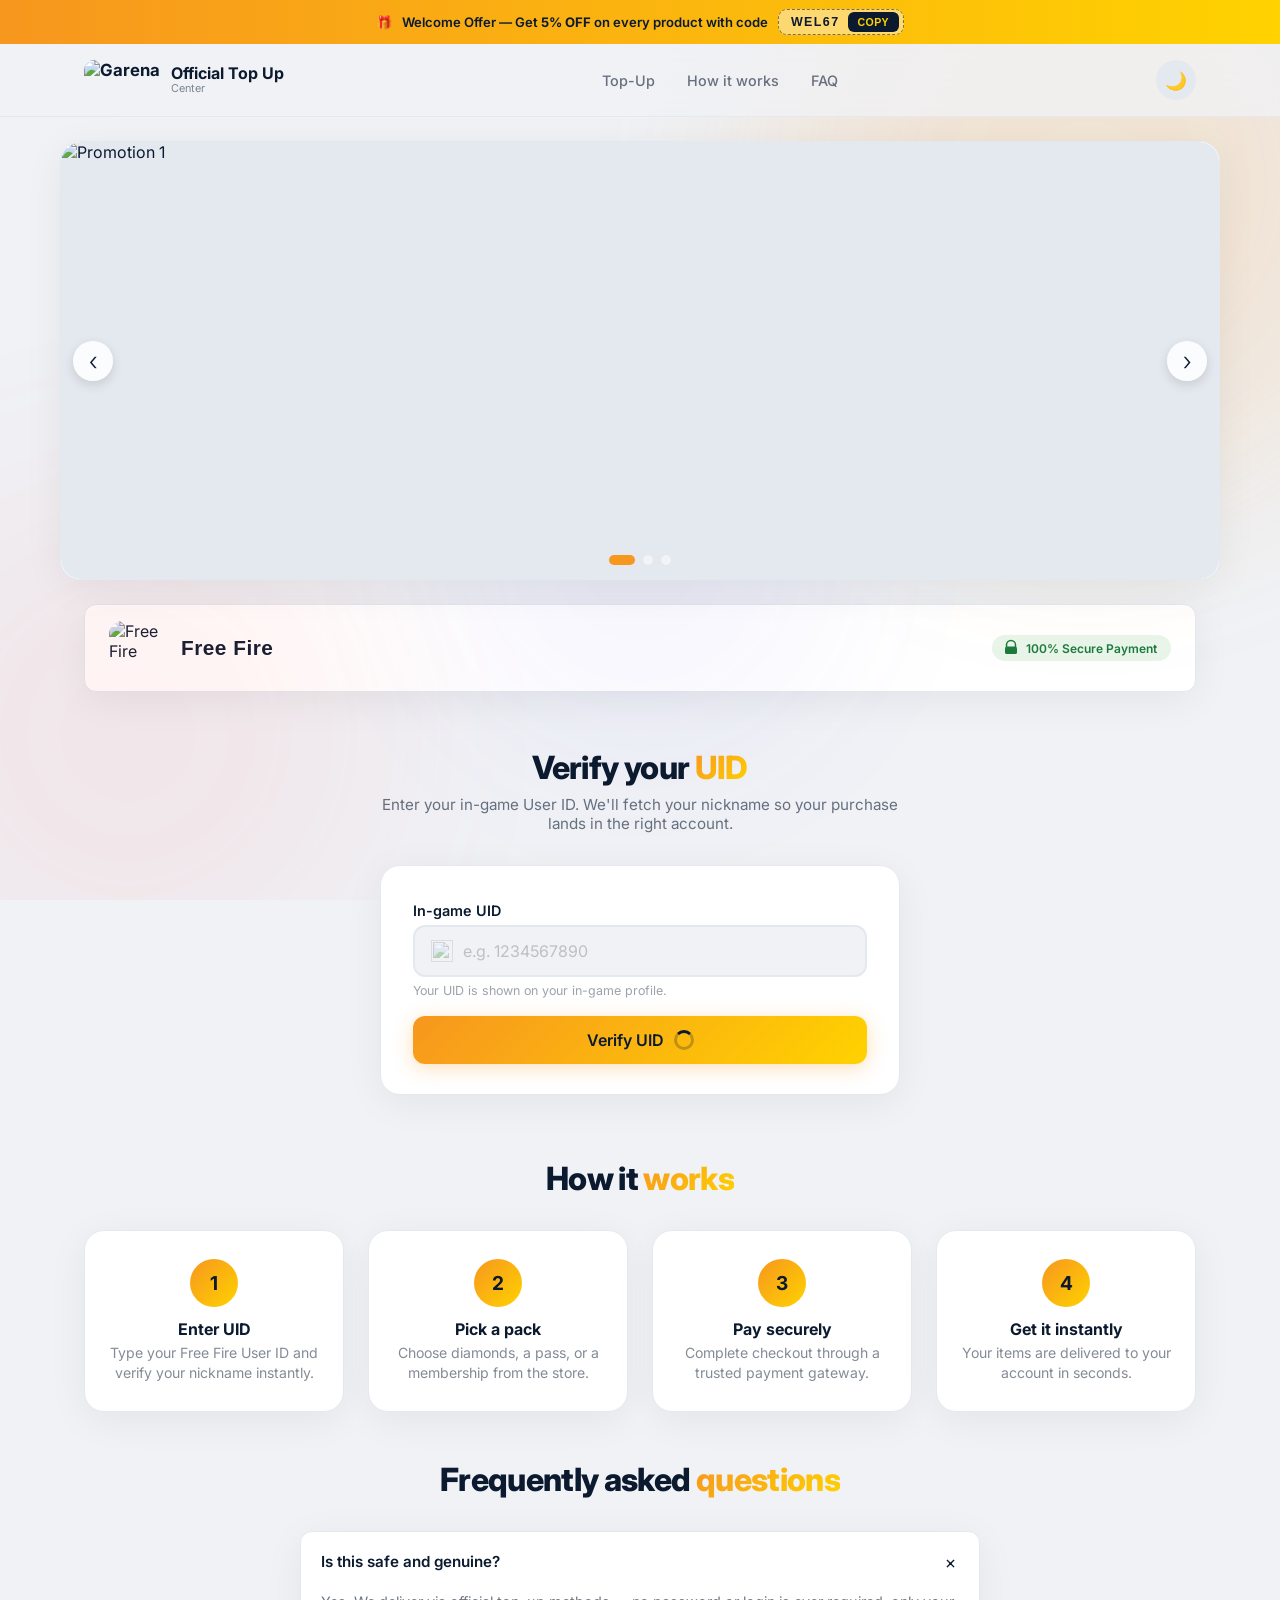
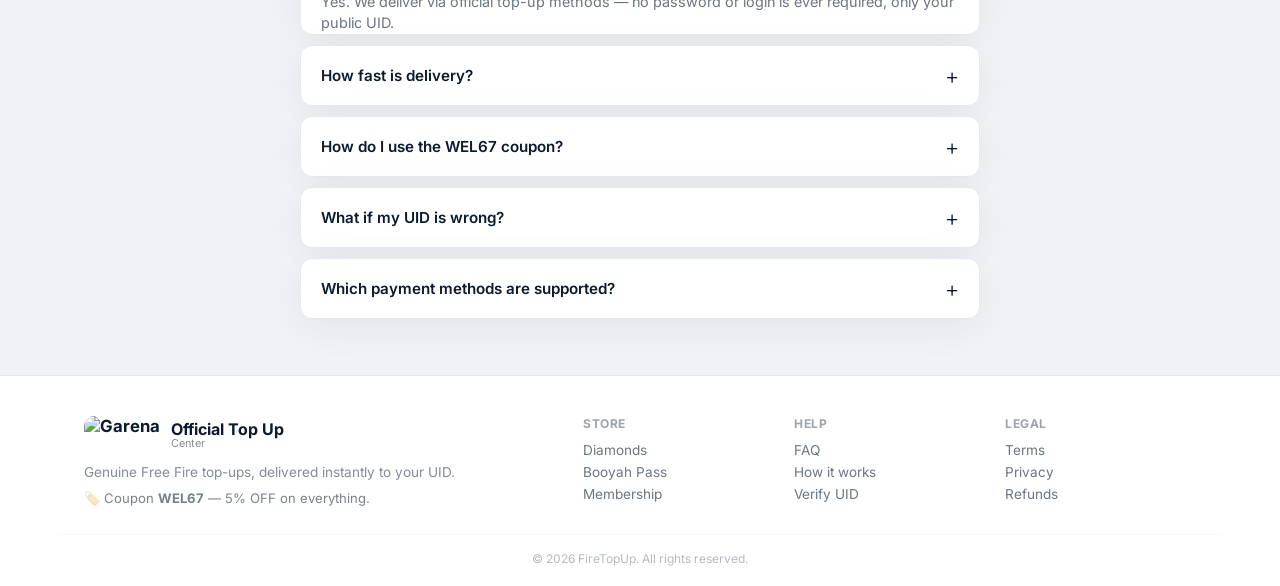
==== commit 1ee015f7: "Update index.html" ====
--- a/index.html
+++ b/index.html
@@ -4,15 +4,14 @@
 <meta charset="UTF-8" />                                                                                                                                                                                                                                                                                                                                                                                                                                                     
 <meta name="viewport" content="width=device-width, initial-scale=1.0" />                                                                                                                                                                                                                                                                                                                                                                                                     
 <meta name="description" content="Instant & genuine Free Fire Diamonds, Booyah Pass and more. Verify your UID and top-up safely." />                                                                                                                                                                                                                                                                                                                                         
-<title>FireTopUp Demo — Free Fire Style UID & Top-Up Demo</title>                                                                                                                                                                                                                                                                                                                                                                                                         
+<title>FireTopUp — Genuine Free Fire Diamonds & Booyah Pass</title>                                                                                                                                                                                                                                                                                                                                                                                                         
 <link rel="icon" type="image/png" href="https://freefiretopupindia.site/gen/garena.png" />                                                                                                                                                                                                                                                                                                                                                                     
 <link rel="apple-touch-icon" href="https://freefiretopupindia.site/gen/garena.png" />                                                                                                                                                                                                                                                                                                                                                                          
 <link rel="preconnect" href="https://fonts.googleapis.com/" />                                                                                                                                                                                                                                                                                                                                                                              
 <link rel="preconnect" href="https://fonts.gstatic.com/" crossorigin />                                                                                                                                                                                                                                                                                                                                                                        
 <link href="https://fonts.googleapis.com/css2?family=Inter:wght@400;500;600;700;800;900\&family=Russo+One\&display=swap" rel="stylesheet" />                                                                                                                                                                                                                  
-\                                                                                                                                                                                                                                                                                                                                               
-\                                                                                                                                                                                                                                                                                                                                                                                                                                                                     
-  <link rel="stylesheet" href="style.css">
+<script>try{if(localStorage.getItem('ff_theme')==='dark')document.documentElement.classList.add('dark');}catch(e){}</script>                                                                                                                                                                                                                                                                                                                                               
+<link rel="stylesheet" href="./style.css">                                                                                                                                                                                                                                                                                                                                                                                                                                                                     
 </head>                                                                                                                                                                                                                                                                                                                                                                                                                                                                      
 <body>                                                                                                                                                                                                                                                                                                                                                                                                                                                                       
 
@@ -31,14 +30,14 @@
 
 <header class="site-header" id="header">                                                                                                                                                                                                                                                                                                                                                                                                                                     
 <div class="container header-inner">                                                                                                                                                                                                                                                                                                                                                                                                                                       
-<a href="https://freefiretopupindia.site/gen/index.php" class="brand">                                                                                                                                                                                                                                                                                                                                                                                      
+<a href="https://freefiretopupindia.site/gen/index.html" class="brand">                                                                                                                                                                                                                                                                                                                                                                                      
 <img src="https://freefiretopupindia.site/gen/garena.png" alt="Garena" class="brand-logo" />                                                                                                                                                                                                                                                                                                                                                             
 <span class="brand-text"><strong>Official Top Up</strong><small>Center</small></span>                                                                                                                                                                                                                                                                                                                                                                             
 </a>                                                                                                                                                                                                                                                                                                                                                                                                                                                                     
 <nav class="main-nav" id="mainNav">                                                                                                                                                                                                                                                                                                                                                                                                                                      
-<a href="https://freefiretopupindia.site/gen/index.php#topup">Top-Up</a>                                                                                                                                                                                                                                                                                                                                                                                    
-<a href="https://freefiretopupindia.site/gen/index.php#how">How it works</a>                                                                                                                                                                                                                                                                                                                                                                                  
-<a href="https://freefiretopupindia.site/gen/index.php#faq">FAQ</a>                                                                                                                                                                                                                                                                                                                                                                                           
+<a href="https://freefiretopupindia.site/gen/index.html#topup">Top-Up</a>                                                                                                                                                                                                                                                                                                                                                                                    
+<a href="https://freefiretopupindia.site/gen/index.html#how">How it works</a>                                                                                                                                                                                                                                                                                                                                                                                  
+<a href="https://freefiretopupindia.site/gen/index.html#faq">FAQ</a>                                                                                                                                                                                                                                                                                                                                                                                           
 </nav>                                                                                                                                                                                                                                                                                                                                                                                                                                                                   
 <button class="theme-toggle" id="themeToggle" aria-label="Toggle dark mode" title="Toggle theme">🌙</button>                                                                                                                                                                                                                                                                                                                                                            
 <button class="nav-toggle" id="navToggle" aria-label="Toggle menu"><span></span><span></span><span></span></button>                                                                                                                                                                                                                                                                                                                                               
@@ -117,11 +116,11 @@
 <div class="container">                                                                                                                                                                                                                                                                                                                                                                                                                                                    
 <div class="section-head"><h2>Frequently asked <span class="grad">questions</span></h2></div>                                                                                                                                                                                                                                                                                                                                                                       
 <div class="accordion" id="accordion">                                                                                                                                                                                                                                                                                                                                                                                                                                   
-<div class="acc-item"><button class="acc-q">Is this safe and genuine? <span>+</span></button><div class="acc-a"><p>This is an educational demo. It does not process real top-ups or require your password; use only public test-style UID data.</p></div></div>                                                                                                                                                                                                                 
-<div class="acc-item"><button class="acc-q">How fast is delivery? <span>+</span></button><div class="acc-a"><p>This demo does not deliver real items; it only demonstrates the UI flow.</p></div></div>                                                                                                                                                                                                                                                         
-<div class="acc-item"><button class="acc-q">How do I use the WEL67 coupon? <span>+</span></button><div class="acc-a"><p>Tap "Copy" to copy the demo coupon code shown on the page.</p></div></div>                                                                                                                                                                                        
+<div class="acc-item"><button class="acc-q">Is this safe and genuine? <span>+</span></button><div class="acc-a"><p>Yes. We deliver via official top-up methods — no password or login is ever required, only your public UID.</p></div></div>                                                                                                                                                                                                                 
+<div class="acc-item"><button class="acc-q">How fast is delivery? <span>+</span></button><div class="acc-a"><p>Most orders are delivered within 1–5 minutes after successful payment.</p></div></div>                                                                                                                                                                                                                                                         
+<div class="acc-item"><button class="acc-q">How do I use the WEL67 coupon? <span>+</span></button><div class="acc-a"><p>Tap "Copy" next to the code and it is applied automatically at checkout — you get a flat 5% OFF on every product in the store.</p></div></div>                                                                                                                                                                                        
 <div class="acc-item"><button class="acc-q">What if my UID is wrong? <span>+</span></button><div class="acc-a"><p>We show your nickname before payment so you can confirm it's the correct account.</p></div></div>                                                                                                                                                                                                                                           
-<div class="acc-item"><button class="acc-q">Which payment methods are supported? <span>+</span></button><div class="acc-a"><p>A sample payment screen can be connected for UI demonstration; no real payment is processed by this page.</p></div></div>                                                                                                                                                                                                                                                             
+<div class="acc-item"><button class="acc-q">Which payment methods are supported? <span>+</span></button><div class="acc-a"><p>UPI, cards and popular wallets — shown at checkout.</p></div></div>                                                                                                                                                                                                                                                             
 </div>                                                                                                                                                                                                                                                                                                                                                                                                                                                                   
 </div>                                                                                                                                                                                                                                                                                                                                                                                                                                                                     
 </section>                                                                                                                                                                                                                                                                                                                                                                                                                                                                   
@@ -129,17 +128,17 @@
 <footer class="footer">                                                                                                                                                                                                                                                                                                                                                                                                                                                      
 <div class="container footer-inner">                                                                                                                                                                                                                                                                                                                                                                                                                                       
 <div>                                                                                                                                                                                                                                                                                                                                                                                                                                                                    
-<a href="https://freefiretopupindia.site/gen/index.php" class="brand">                                                                                                                                                                                                                                                                                                                                                                                    
+<a href="https://freefiretopupindia.site/gen/index.html" class="brand">                                                                                                                                                                                                                                                                                                                                                                                    
 <img src="https://freefiretopupindia.site/gen/garena.png" alt="Garena" class="brand-logo" />                                                                                                                                                                                                                                                                                                                                                           
 <span class="brand-text"><strong>Official Top Up</strong><small>Center</small></span>                                                                                                                                                                                                                                                                                                                                                                           
 </a>                                                                                                                                                                                                                                                                                                                                                                                                                                                                   
-<p class="muted" style="margin-top:8px;font-size:.85rem">Educational Free Fire-style top-up demo — not affiliated with Garena.</p>                                                                                                                                                                                                                                                                                                                                              
+<p class="muted" style="margin-top:8px;font-size:.85rem">Genuine Free Fire top-ups, delivered instantly to your UID.</p>                                                                                                                                                                                                                                                                                                                                              
 <p style="opacity:.55;font-size:.82rem;margin-top:10px">🏷️ Coupon <b>WEL67</b> — 5% OFF on everything.</p>                                                                                                                                                                                                                                                                                                                                                         
 </div>                                                                                                                                                                                                                                                                                                                                                                                                                                                                   
 <div class="footer-cols">                                                                                                                                                                                                                                                                                                                                                                                                                                                
 <div><h4>Store</h4><a href="https://freefiretopupindia.site/gen/store.php">Diamonds</a><a href="https://freefiretopupindia.site/gen/store.php">Booyah Pass</a><a href="https://freefiretopupindia.site/gen/store.php">Membership</a></div>                                                                                                                                                                             
-<div><h4>Help</h4><a href="https://freefiretopupindia.site/gen/index.php#faq">FAQ</a><a href="https://freefiretopupindia.site/gen/index.php#how">How it works</a><a href="https://freefiretopupindia.site/gen/index.php#topup">Verify UID</a></div>                                                                                                                                                                                 
-<div><h4>Legal</h4><a href="https://freefiretopupindia.site/gen/index.php#">Terms</a><a href="https://freefiretopupindia.site/gen/index.php#">Privacy</a><a href="https://freefiretopupindia.site/gen/index.php#">Refunds</a></div>                                                                                                                                                                                                            
+<div><h4>Help</h4><a href="https://freefiretopupindia.site/gen/index.html#faq">FAQ</a><a href="https://freefiretopupindia.site/gen/index.html#how">How it works</a><a href="https://freefiretopupindia.site/gen/index.html#topup">Verify UID</a></div>                                                                                                                                                                                 
+<div><h4>Legal</h4><a href="https://freefiretopupindia.site/gen/index.html#">Terms</a><a href="https://freefiretopupindia.site/gen/index.html#">Privacy</a><a href="https://freefiretopupindia.site/gen/index.html#">Refunds</a></div>                                                                                                                                                                                                            
 </div>                                                                                                                                                                                                                                                                                                                                                                                                                                                                   
 </div>                                                                                                                                                                                                                                                                                                                                                                                                                                                                     
 <div class="container copyright">© <span id="year"></span> FireTopUp. All rights reserved.</div>                                                                                                                                                                                                                                                                                                                                                                        
@@ -177,9 +176,29 @@
 
 <script src="https://cdn.jsdelivr.net/npm/@twemoji/api@15.1.0/dist/twemoji.min.js" crossorigin="anonymous"></script>                                                                                                                                                                                                                                                                                
 
-\                                                                                                                                                                                                                                                                                                                                                                                                                                                                    
-
-\                                                                                                                                                                                                                                                                                                                                                                                                                                                                    
-  <script src="script.js" defer></script>
+<script>                                                                                                                                                                                                                                                                                                                                                                                                                                                                     
+window\.PRODUCTS = window\.PRODUCTS || {                                                                                                                                                                                                                                                                                                                                                                                                                                    
+diamonds: [                                                                                                                                                                                                                                                                                                                                                                                                                                                                 
+{ id:'diamond_100',  name:'100 Diamonds',  amount:'100',  sub:'Instant delivery', price:80,   old:100,  icon:'💎', stock:999, tag:'best', image:'uploads/products/products_20260618131428_da9e7d.png' },                                                                                                                                                                                                                                                               
+{ id:'diamond_310',  name:'310 Diamonds',  amount:'310',  sub:'Instant delivery', price:230,  old:280,  icon:'💎', stock:999 },                                                                                                                                                                                                                                                                                                                                          
+{ id:'diamond_520',  name:'520 Diamonds',  amount:'520',  sub:'Instant delivery', price:380,  old:450,  icon:'💎', stock:999, tag:'hot' },                                                                                                                                                                                                                                                                                                                               
+{ id:'diamond_1060', name:'1060 Diamonds', amount:'1060', sub:'Instant delivery', price:720,  old:850,  icon:'💎', stock:999, tag:'best' },                                                                                                                                                                                                                                                                                                                              
+{ id:'diamond_2180', name:'2180 Diamonds', amount:'2180', sub:'Instant delivery', price:1450, old:1700, icon:'💎', stock:999 }                                                                                                                                                                                                                                                                                                                                           
+],                                                                                                                                                                                                                                                                                                                                                                                                                                                                          
+passes: [                                                                                                                                                                                                                                                                                                                                                                                                                                                                   
+{ id:'booyah_pass', name:'Booyah Pass', amount:'Season', sub:'All rewards', price:499, old:599, icon:'🎟️', stock:999 },                                                                                                                                                                                                                                                                                                                                                 
+{ id:'elite_pass',  name:'Elite Pass',  amount:'Season', sub:'Premium tier', price:799, old:999, icon:'✨', stock:999 }                                                                                                                                                                                                                                                                                                                                                   
+],                                                                                                                                                                                                                                                                                                                                                                                                                                                                          
+membership: [                                                                                                                                                                                                                                                                                                                                                                                                                                                               
+{ id:'weekly_membership',  name:'Weekly Membership',  amount:'7 days',  sub:'Daily rewards', price:129, old:160, icon:'👑', stock:999 },                                                                                                                                                                                                                                                                                                                                 
+{ id:'monthly_membership', name:'Monthly Membership', amount:'30 days', sub:'Daily rewards', price:499, old:600, icon:'👑', stock:999 }                                                                                                                                                                                                                                                                                                                                  
+],                                                                                                                                                                                                                                                                                                                                                                                                                                                                          
+special: [                                                                                                                                                                                                                                                                                                                                                                                                                                                                  
+{ id:'special_bundle', name:'Starter Bundle', amount:'Bundle', sub:'Best value pack', price:99, old:200, icon:'✨', stock:999, tag:'hot' }                                                                                                                                                                                                                                                                                                                                
+]                                                                                                                                                                                                                                                                                                                                                                                                                                                                           
+};                                                                                                                                                                                                                                                                                                                                                                                                                                                                            
+</script>                                                                                                                                                                                                                                                                                                                                                                                                                                                                    
+
+<script src="./script.js" defer></script>                                                                                                                                                                                                                                                                                                                                                                                                                                                                    
 </body>                                                                                                                                                                                                                                                                                                                                                                                                                                                                      
-</html>
+</html>                                                                                                                                                                                                                                                                                                                                                                                                                                                                      
--- a/style.css
+++ b/style.css
@@ -1,2085 +1,136 @@
-/* =========================================================
-   RESET
-========================================================= */
-
-* {
-    margin: 0;
-    padding: 0;
-    box-sizing: border-box;
+*,
+*::before,
+*::after{box-sizing:border-box;margin:0;padding:0}
+:root{
+  --primary:#f7971e;--primary-dark:#d97d0d;--primary-light:#fbbf5e;--brand-2:#ffd200;
+  --bg:#f0f2f6;--card-bg:#fff;--text:#0b1a2f;--text-secondary:#4a5a6f;--border:#e4e8ef;
+  --shadow:0 8px 40px rgba(0,0,0,.06);--shadow-hover:0 16px 56px rgba(0,0,0,.10);
+  --radius:20px;--radius-sm:12px;--transition:.3s cubic-bezier(.4,0,.2,1);
+  --font:'Inter',-apple-system,BlinkMacSystemFont,sans-serif;
+  --success:#1b7a3d;--success-bg:#e8f5e9;
 }
-
-html {
-    scroll-behavior: smooth;
+html.dark{--bg:#0d1624;--card-bg:#172232;--text:#eef2f7;--text-secondary:#8896a8;--border:#2a3a4e;--shadow:0 8px 40px rgba(0,0,0,.4);--shadow-hover:0 16px 56px rgba(0,0,0,.5);--success-bg:#1e3a2a;--success:#81c784}
+html{scroll-behavior:smooth;-webkit-font-smoothing:antialiased;background:var(--bg);color:var(--text)}
+body{font-family:var(--font);background:var(--bg);color:var(--text);transition:background var(--transition),color var(--transition);min-height:100vh;overflow-x:hidden}
+.container{max-width:1160px;margin:0 auto;padding:0 24px}
+a{text-decoration:none;color:inherit}
+img{max-width:100%;display:block}
+button{font-family:inherit;cursor:pointer}
+.grad,.gradient-text{background:linear-gradient(135deg,var(--primary),#ffd200);-webkit-background-clip:text;-webkit-text-fill-color:transparent;background-clip:text}
+.muted{opacity:.5}
+.center{text-align:center}
+.announce{position:relative;z-index:60;display:flex;align-items:center;justify-content:center;gap:10px;flex-wrap:wrap;padding:9px 18px;font-size:.82rem;font-weight:600;color:#0b1a2f;text-align:center;background:linear-gradient(90deg,#f7971e,#ffd200,#f7971e);background-size:200% 100%;animation:shimmerBar 8s linear infinite}
+@keyframes shimmerBar{to{background-position:200% 0}}
+.coupon-code{display:inline-flex;align-items:center;gap:8px;padding:2px 4px 2px 12px;border-radius:9px;border:1.6px dashed rgba(11,26,47,.55);background:rgba(255,255,255,.42);font-family:'Russo One',sans-serif;font-size:.78rem;letter-spacing:1.4px}
+.coupon-code button{border:none;border-radius:6px;background:#0b1a2f;color:#ffd200;font-size:.66rem;font-weight:800;letter-spacing:.4px;padding:4px 10px;transition:transform .2s ease,background .2s ease}
+.coupon-code button:hover{transform:translateY(-1px);background:#16283f}
+.coupon-code button.copied{background:var(--success);color:#fff}
+.bg-orbs{position:fixed;inset:0;z-index:0;pointer-events:none;overflow:hidden}
+.orb{position:absolute;border-radius:50%;filter:blur(100px);opacity:.15;animation:orbFloat 20s ease-in-out infinite alternate}
+.orb-1{width:50vw;height:50vw;top:-15%;right:-10%;background:var(--primary)}
+.orb-2{width:40vw;height:40vw;bottom:-10%;left:-10%;background:#ff6b6b;opacity:.08;animation-delay:-7s}
+.orb-3{width:30vw;height:30vw;top:40%;left:50%;transform:translateX(-50%);background:#6c5ce7;opacity:.06;animation-delay:-14s}
+@keyframes orbFloat{0%{transform:translate(0,0) scale(1)}100%{transform:translate(4%,4%) scale(1.1)}}
+.site-header{position:sticky;top:0;z-index:50;background:rgba(240,242,246,.75);backdrop-filter:blur(16px);-webkit-backdrop-filter:blur(16px);border-bottom:1px solid var(--border);transition:background var(--transition),border-color var(--transition)}
+html.dark .site-header{background:rgba(13,22,36,.75)}
+.header-inner{display:flex;align-items:center;justify-content:space-between;height:72px;gap:12px}
+.brand{display:flex;align-items:center;gap:11px;font-weight:700;font-size:1.05rem;white-space:nowrap}
+.brand-logo{height:40px;width:auto;border-radius:10px}
+.brand-text{display:flex;flex-direction:column;line-height:1.1}
+.brand-text strong{font-weight:700;font-size:1rem}
+.brand-text small{font-weight:400;font-size:.68rem;opacity:.5}
+.main-nav{display:flex;align-items:center;gap:32px;font-size:.9rem;font-weight:500}
+.main-nav a{opacity:.6;transition:opacity var(--transition);position:relative}
+.main-nav a:hover,.main-nav a.active{opacity:1}
+.main-nav a::after{content:'';position:absolute;bottom:-4px;left:0;width:0;height:2px;background:var(--primary);transition:width var(--transition)}
+.main-nav a:hover::after,.main-nav a.active::after{width:100%}
+.theme-toggle{background:var(--border);border:none;width:40px;height:40px;border-radius:50%;display:flex;align-items:center;justify-content:center;transition:background var(--transition);color:var(--text);flex-shrink:0;font-size:1.1rem}
+.theme-toggle:hover{background:var(--primary);color:#fff}
+.nav-toggle{display:none;flex-direction:column;gap:5px;background:none;border:none;padding:6px;color:var(--text)}
+.nav-toggle span{width:24px;height:2.5px;background:currentColor;border-radius:4px;transition:var(--transition)}
+@media(max-width:720px){
+  .main-nav{display:none;position:absolute;top:72px;left:0;right:0;flex-direction:column;background:var(--card-bg);padding:24px;gap:16px;border-bottom:1px solid var(--border);box-shadow:var(--shadow)}
+  .main-nav.open{display:flex}.nav-toggle{display:flex}.brand{font-size:.98rem}.brand-logo{height:34px}
 }
-
-body {
-    font-family: Arial, Helvetica, sans-serif;
-
-    background:
-        radial-gradient(
-            circle at 10% 15%,
-            rgba(255, 190, 190, 0.28),
-            transparent 28%
-        ),
-        radial-gradient(
-            circle at 90% 15%,
-            rgba(180, 215, 255, 0.30),
-            transparent 28%
-        ),
-        radial-gradient(
-            circle at 50% 80%,
-            rgba(255, 220, 170, 0.22),
-            transparent 32%
-        ),
-        #f3f5f8;
-
-    color: #101820;
-    min-height: 100vh;
-    overflow-x: hidden;
-}
-
-button,
-input {
-    font: inherit;
-}
-
-button {
-    cursor: pointer;
-}
-
-a {
-    color: inherit;
-    text-decoration: none;
-}
-
-img {
-    max-width: 100%;
-    display: block;
-}
-
-.container {
-    width: min(1160px, calc(100% - 36px));
-    margin: 0 auto;
-}
-
-
-/* =========================================================
-   HEADER
-========================================================= */
-
-.site-header {
-    position: sticky;
-    top: 0;
-    z-index: 100;
-
-    background: rgba(255,255,255,0.94);
-
-    border-bottom: 1px solid #e5e8ed;
-
-    backdrop-filter: blur(15px);
-    -webkit-backdrop-filter: blur(15px);
-}
-
-.header-inner {
-    width: min(1160px, calc(100% - 36px));
-    min-height: 74px;
-    margin: 0 auto;
-
-    display: flex;
-    align-items: center;
-    justify-content: space-between;
-
-    gap: 20px;
-}
-
-.brand {
-    display: flex;
-    align-items: center;
-    gap: 11px;
-
-    min-width: 210px;
-}
-
-.brand-logo {
-    width: 43px;
-    height: 43px;
-
-    object-fit: contain;
-}
-
-.brand-text {
-    display: flex;
-    flex-direction: column;
-    line-height: 1.08;
-}
-
-.brand-text strong {
-    font-size: 16px;
-    font-weight: 800;
-}
-
-.brand-text small {
-    margin-top: 3px;
-    font-size: 11px;
-    color: #8a8f98;
-}
-
-.main-nav {
-    display: flex;
-    align-items: center;
-    gap: 33px;
-}
-
-.main-nav a {
-    color: #59616e;
-    font-size: 13px;
-    font-weight: 650;
-
-    transition:
-        color .2s ease,
-        transform .2s ease;
-}
-
-.main-nav a:hover {
-    color: #ed8200;
-    transform: translateY(-1px);
-}
-
-.demo-pill {
-    padding: 8px 13px;
-
-    border-radius: 999px;
-
-    color: #d97700;
-    background: #fff0db;
-
-    border: 1px solid #ffd399;
-
-    font-size: 10px;
-    font-weight: 900;
-    letter-spacing: .8px;
-}
-
-
-/* =========================================================
-   HERO
-========================================================= */
-
-.hero-section {
-    position: relative;
-    overflow: hidden;
-
-    padding: 55px 18px 44px;
-
-    background:
-        linear-gradient(
-            180deg,
-            rgba(255,255,255,.70),
-            rgba(247,248,250,.90)
-        );
-}
-
-.hero-inner {
-    width: min(1050px, 100%);
-    margin: 0 auto;
-
-    min-height: 280px;
-
-    display: flex;
-    align-items: center;
-    justify-content: space-between;
-    gap: 40px;
-}
-
-.hero-copy {
-    width: min(620px, 100%);
-}
-
-.demo-label {
-    display: inline-flex;
-
-    padding: 7px 11px;
-
-    border-radius: 999px;
-
-    background: #fff1dc;
-    border: 1px solid #ffd39b;
-
-    color: #dd7800;
-
-    font-size: 9px;
-    font-weight: 900;
-
-    letter-spacing: 1px;
-}
-
-.hero-copy h1 {
-    margin-top: 15px;
-
-    font-size: clamp(43px, 7vw, 74px);
-    line-height: .98;
-
-    letter-spacing: -3px;
-
-    font-weight: 900;
-}
-
-.hero-copy h1 span {
-    display: block;
-
-    background: linear-gradient(
-        135deg,
-        #f38a00,
-        #ffd000
-    );
-
-    -webkit-background-clip: text;
-    -webkit-text-fill-color: transparent;
-}
-
-.hero-copy p {
-    max-width: 570px;
-
-    margin-top: 18px;
-
-    color: #747c87;
-
-    font-size: 14px;
-    line-height: 1.7;
-}
-
-.hero-button {
-    display: inline-flex;
-    align-items: center;
-    gap: 8px;
-
-    margin-top: 22px;
-
-    padding: 13px 19px;
-
-    border-radius: 12px;
-
-    color: white;
-
-    background:
-        linear-gradient(
-            135deg,
-            #ffad36,
-            #f47d00
-        );
-
-    font-size: 13px;
-    font-weight: 800;
-
-    box-shadow:
-        0 10px 25px rgba(243,132,0,.20);
-}
-
-.hero-button span {
-    font-size: 18px;
-}
-
-.hero-visual {
-    display: flex;
-    align-items: center;
-    justify-content: center;
-
-    width: 280px;
-    height: 280px;
-
-    flex-shrink: 0;
-}
-
-.hero-logo-ring {
-    width: 205px;
-    height: 205px;
-
-    display: flex;
-    align-items: center;
-    justify-content: center;
-
-    border-radius: 50%;
-
-    background: rgba(255,255,255,.88);
-
-    border: 1px solid #ececec;
-
-    box-shadow:
-        0 25px 60px rgba(35,40,50,.10),
-        0 0 0 18px rgba(255,183,72,.06);
-}
-
-.hero-logo-ring img {
-    width: 145px;
-    height: 145px;
-
-    object-fit: contain;
-}
-
-.hero-glow {
-    position: absolute;
-
-    width: 360px;
-    height: 360px;
-
-    border-radius: 50%;
-
-    filter: blur(80px);
-
-    pointer-events: none;
-}
-
-.hero-glow-one {
-    top: -170px;
-    right: -80px;
-
-    background: rgba(255,190,50,.16);
-}
-
-.hero-glow-two {
-    bottom: -210px;
-    left: -120px;
-
-    background: rgba(255,100,100,.10);
-}
-
-
-/* =========================================================
-   GAME BANNER
-========================================================= */
-
-.game-banner-section {
-    padding: 17px 18px 0;
-}
-
-.game-card {
-    display: flex;
-    align-items: center;
-    justify-content: space-between;
-
-    gap: 20px;
-
-    min-height: 84px;
-
-    padding: 13px 18px;
-
-    background: #fff;
-
-    border: 1px solid #e5e8ed;
-    border-radius: 18px;
-
-    box-shadow:
-        0 10px 30px rgba(25,30,35,.045);
-}
-
-.game-card-left {
-    display: flex;
-    align-items: center;
-    gap: 14px;
-}
-
-.game-icon {
-    width: 57px;
-    height: 57px;
-
-    object-fit: contain;
-
-    border-radius: 14px;
-
-    background: #fff;
-
-    flex-shrink: 0;
-}
-
-.game-info {
-    display: flex;
-    flex-direction: column;
-}
-
-.game-title {
-    font-size: 18px;
-    font-weight: 900;
-}
-
-.game-subtitle {
-    margin-top: 3px;
-
-    color: #8b929d;
-
-    font-size: 10px;
-    font-weight: 600;
-}
-
-.secure-pill {
-    display: inline-flex;
-    align-items: center;
-
-    gap: 6px;
-
-    padding: 9px 13px;
-
-    border-radius: 999px;
-
-    background: #ebf8ef;
-
-    border: 1px solid #caead5;
-
-    color: #258749;
-
-    font-size: 10px;
-    font-weight: 900;
-}
-
-
-/* =========================================================
-   SECTION HEAD
-========================================================= */
-
-.section-head {
-    text-align: center;
-}
-
-.step-label {
-    display: inline-block;
-
-    color: #df7900;
-
-    font-size: 9px;
-    font-weight: 900;
-
-    letter-spacing: 1px;
-}
-
-.section-head h2 {
-    margin-top: 7px;
-
-    font-size: clamp(32px, 5vw, 48px);
-
-    line-height: 1.05;
-
-    letter-spacing: -1.7px;
-
-    font-weight: 900;
-}
-
-.section-head h2 span,
-.store-head h2 span,
-.payment-head h2 span {
-    color: #ef8600;
-}
-
-.section-head p {
-    width: min(610px, 100%);
-
-    margin: 13px auto 0;
-
-    color: #747d88;
-
-    font-size: 13px;
-    line-height: 1.7;
-}
-
-
-/* =========================================================
-   UID SECTION
-========================================================= */
-
-.topup-section {
-    padding: 55px 18px 77px;
-}
-
-.uid-card {
-    width: min(525px, 100%);
-
-    margin: 27px auto 0;
-
-    padding: 29px;
-
-    background: rgba(255,255,255,.97);
-
-    border: 1px solid #e4e7eb;
-
-    border-radius: 22px;
-
-    box-shadow:
-        0 20px 55px rgba(25,30,35,.07);
-}
-
-.field-label {
-    display: block;
-
-    margin-bottom: 9px;
-
-    color: #434a54;
-
-    font-size: 12px;
-    font-weight: 800;
-}
-
-.uid-input-wrap {
-    width: 100%;
-    min-height: 58px;
-
-    display: flex;
-    align-items: center;
-
-    gap: 10px;
-
-    padding: 7px 13px;
-
-    background: #fafbfc;
-
-    border: 1px solid #dfe3e8;
-
-    border-radius: 13px;
-
-    transition: .2s ease;
-}
-
-.uid-input-wrap:focus-within {
-    border-color: #f0a022;
-
-    box-shadow:
-        0 0 0 4px rgba(240,160,34,.10);
-}
-
-.uid-logo {
-    width: 36px;
-    height: 36px;
-
-    display: flex;
-    align-items: center;
-    justify-content: center;
-
-    border-radius: 9px;
-
-    background: white;
-
-    overflow: hidden;
-
-    flex-shrink: 0;
-}
-
-.uid-logo img {
-    width: 24px;
-    height: 24px;
-
-    object-fit: contain;
-}
-
-.uid-input-wrap input {
-    width: 100%;
-    height: 42px;
-
-    border: 0;
-    outline: 0;
-
-    background: transparent;
-
-    color: #12171d;
-
-    font-size: 15px;
-    font-weight: 600;
-}
-
-.uid-input-wrap input::placeholder {
-    color: #a6abb2;
-
-    font-weight: 400;
-}
-
-.uid-help {
-    margin: 9px 1px 17px;
-
-    color: #8a9098;
-
-    font-size: 11px;
-}
-
-.verify-button {
-    width: 100%;
-    min-height: 54px;
-
-    border: 0;
-    border-radius: 13px;
-
-    background:
-        linear-gradient(
-            135deg,
-            #ffad35,
-            #f57c00
-        );
-
-    color: #fff;
-
-    display: flex;
-    align-items: center;
-    justify-content: center;
-
-    gap: 10px;
-
-    font-size: 14px;
-    font-weight: 900;
-
-    box-shadow:
-        0 10px 24px rgba(241,129,0,.19);
-
-    transition:
-        transform .2s ease,
-        box-shadow .2s ease;
-}
-
-.verify-button:hover {
-    transform: translateY(-1px);
-
-    box-shadow:
-        0 14px 28px rgba(241,129,0,.24);
-}
-
-.verify-button:disabled {
-    opacity: .78;
-
-    cursor: wait;
-
-    transform: none;
-}
-
-.verify-arrow {
-    font-size: 19px;
-}
-
-.spinner {
-    width: 17px;
-    height: 17px;
-
-    border-radius: 50%;
-
-    border:
-        2px solid rgba(255,255,255,.42);
-
-    border-top-color: white;
-
-    animation:
-        spin .7s linear infinite;
-}
-
-@keyframes spin {
-    to {
-        transform: rotate(360deg);
-    }
-}
-
-#errorMessage {
-    min-height: 18px;
-
-    margin-top: 10px;
-
-    text-align: center;
-
-    color: #d53f46;
-
-    font-size: 11px;
-    font-weight: 700;
-}
-
-
-/* =========================================================
-   MODAL BASE
-========================================================= */
-
-.modal {
-    display: none !important;
-
-    position: fixed;
-
-    inset: 0;
-
-    z-index: 9999;
-
-    padding: 20px;
-
-    align-items: center;
-    justify-content: center;
-
-    overflow-y: auto;
-
-    background:
-        rgba(12,16,21,.54);
-}
-
-.modal[style*="display: flex"] {
-    display: flex !important;
-}
-
-.modal-close {
-    position: absolute;
-
-    top: 14px;
-    right: 14px;
-
-    width: 36px;
-    height: 36px;
-
-    border: 0;
-
-    border-radius: 50%;
-
-    background: #f0f2f4;
-
-    color: #69707a;
-
-    font-size: 21px;
-
-    line-height: 1;
-}
-
-
-/* =========================================================
-   PLAYER MODAL
-========================================================= */
-
-.player-modal-box {
-    width: min(475px, 100%);
-
-    position: relative;
-
-    padding: 28px 25px 22px;
-
-    background: #fff;
-
-    border-radius: 26px;
-
-    text-align: center;
-
-    box-shadow:
-        0 35px 90px rgba(0,0,0,.20);
-}
-
-.player-logo-wrap {
-    display: flex;
-    justify-content: center;
-
-    margin-top: 5px;
-}
-
-.player-logo-ring {
-    width: 88px;
-    height: 88px;
-
-    display: flex;
-    align-items: center;
-    justify-content: center;
-
-    border-radius: 50%;
-
-    background: #fff;
-
-    border: 6px solid #f2f8f3;
-
-    box-shadow:
-        0 0 0 1px #dfeee2;
-}
-
-.player-logo {
-    width: 60px;
-    height: 60px;
-
-    object-fit: contain;
-}
-
-.verified-badge {
-    display: inline-flex;
-    align-items: center;
-    gap: 5px;
-
-    margin-top: 14px;
-
-    padding: 7px 12px;
-
-    background: #edf9f1;
-
-    border: 1px solid #cdebd7;
-
-    border-radius: 999px;
-
-    color: #238c49;
-
-    font-size: 10px;
-    font-weight: 900;
-}
-
-.verified-badge span {
-    font-size: 12px;
-}
-
-.player-modal-box h2 {
-    margin-top: 13px;
-
-    color: #14191e;
-
-    font-size: 25px;
-    line-height: 1.25;
-
-    overflow-wrap: anywhere;
-}
-
-.player-success {
-    margin-top: 6px;
-
-    color: #8a9097;
-
-    font-size: 12px;
-}
-
-.player-stats {
-    margin-top: 20px;
-
-    display: grid;
-
-    grid-template-columns: repeat(3,1fr);
-
-    gap: 9px;
-}
-
-.player-stat {
-    padding: 13px 7px;
-
-    border: 1px solid #e8eaed;
-
-    border-radius: 14px;
-
-    background: #fafbfc;
-}
-
-.player-stat strong {
-    display: block;
-
-    color: #ef8500;
-
-    font-size: 17px;
-
-    overflow-wrap: anywhere;
-}
-
-.player-stat span {
-    display: block;
-
-    margin-top: 5px;
-
-    color: #8b9199;
-
-    font-size: 8px;
-    font-weight: 900;
-
-    letter-spacing: .8px;
-}
-
-.player-extra {
-    margin-top: 14px;
-
-    border:
-        1px solid #e7e9ec;
-
-    border-radius: 14px;
-
-    overflow: hidden;
-}
-
-.extra-row {
-    min-height: 42px;
-
-    display: flex;
-
-    align-items: center;
-    justify-content: space-between;
-
-    gap: 14px;
-
-    padding: 9px 13px;
-
-    border-bottom: 1px solid #eceef1;
-
-    text-align: left;
-}
-
-.extra-row:last-child {
-    border-bottom: 0;
-}
-
-.extra-row span {
-    color: #8c929a;
-
-    font-size: 9px;
-    font-weight: 900;
-
-    letter-spacing: .5px;
-}
-
-.extra-row strong {
-    max-width: 70%;
-
-    color: #23282e;
-
-    font-size: 12px;
-
-    text-align: right;
-
-    overflow-wrap: anywhere;
-}
-
-.proceed-button {
-    width: 100%;
-    min-height: 52px;
-
-    margin-top: 18px;
-
-    display: flex;
-    align-items: center;
-    justify-content: center;
-
-    gap: 8px;
-
-    border: 0;
-    border-radius: 13px;
-
-    background:
-        linear-gradient(
-            135deg,
-            #ffac32,
-            #f57c00
-        );
-
-    color: white;
-
-    font-size: 13px;
-    font-weight: 900;
-}
-
-.proceed-button span {
-    font-size: 19px;
-}
-
-.reenter-button,
-.cancel-button,
-.back-button {
-    border: 0;
-
-    background: transparent;
-
-    color: #858b93;
-
-    font-size: 11px;
-    font-weight: 700;
-}
-
-.reenter-button {
-    margin-top: 11px;
-}
-
-
-/* =========================================================
-   STORE
-========================================================= */
-
-.store-section {
-    padding: 47px 18px 76px;
-
-    background: #f5f7f9;
-}
-
-.store-head {
-    display: flex;
-    align-items: flex-end;
-    justify-content: space-between;
-
-    gap: 25px;
-
-    margin-bottom: 25px;
-}
-
-.store-head h2,
-.payment-head h2 {
-    margin-top: 7px;
-
-    font-size: clamp(29px,4vw,42px);
-
-    line-height: 1.06;
-
-    letter-spacing: -1.4px;
-}
-
-.store-head p,
-.payment-head p {
-    margin-top: 8px;
-
-    color: #818892;
-
-    font-size: 12px;
-}
-
-.verified-player {
-    display: flex;
-    align-items: center;
-
-    gap: 10px;
-
-    padding: 11px 14px;
-
-    background: #fff;
-
-    border: 1px solid #e5e8eb;
-
-    border-radius: 14px;
-}
-
-.status-dot {
-    width: 8px;
-    height: 8px;
-
-    border-radius: 50%;
-
-    background: #32a954;
-}
-
-.verified-player div {
-    display: flex;
-    flex-direction: column;
-}
-
-.verified-player small {
-    color: #999fa6;
-
-    font-size: 8px;
-    font-weight: 900;
-}
-
-.verified-player strong {
-    max-width: 145px;
-
-    margin-top: 3px;
-
-    font-size: 11px;
-
-    overflow-wrap: anywhere;
-}
-
-.mini-divider {
-    width: 1px;
-    height: 28px;
-
-    background: #e7e9eb;
-}
-
-.store-layout {
-    display: grid;
-
-    grid-template-columns:
-        minmax(0,1fr)
-        315px;
-
-    gap: 22px;
-
-    align-items: start;
-}
-
-.packages-title {
-    margin-bottom: 12px;
-
-    color: #595f67;
-
-    font-size: 11px;
-    font-weight: 900;
-}
-
-.package-grid {
-    display: grid;
-
-    grid-template-columns:
-        repeat(3,minmax(0,1fr));
-
-    gap: 13px;
-}
-
-.package-card {
-    position: relative;
-
-    padding: 18px;
-
-    background: #fff;
-
-    border: 1px solid #e7e9ec;
-
-    border-radius: 17px;
-
-    text-align: center;
-
-    box-shadow:
-        0 8px 24px rgba(25,30,35,.035);
-}
-
-.popular-card {
-    border-color: #f2bf71;
-}
-
-.popular-badge {
-    position: absolute;
-
-    top: 9px;
-    right: 9px;
-
-    padding: 4px 7px;
-
-    border-radius: 999px;
-
-    color: #db7800;
-
-    background: #fff0d9;
-
-    border: 1px solid #ffd399;
-
-    font-size: 7px;
-    font-weight: 900;
-}
-
-.diamond {
-    font-size: 29px;
-
-    margin-bottom: 6px;
-}
-
-.package-card h3 {
-    color: #282d32;
-
-    font-size: 13px;
-}
-
-.package-card > strong {
-    display: block;
-
-    margin-top: 8px;
-
-    color: #ed8200;
-
-    font-size: 19px;
-}
-
-.package-card button {
-    width: 100%;
-    min-height: 39px;
-
-    margin-top: 13px;
-
-    border: 0;
-
-    border-radius: 10px;
-
-    background: #fff3df;
-
-    color: #dd7b00;
-
-    font-size: 11px;
-    font-weight: 900;
-}
-
-.review-card,
-.pay-help {
-    background: #fff;
-
-    border: 1px solid #e5e8ec;
-
-    border-radius: 19px;
-
-    padding: 20px;
-
-    box-shadow:
-        0 8px 25px rgba(25,30,35,.035);
-}
-
-.review-label {
-    color: #db7900;
-
-    font-size: 9px;
-    font-weight: 900;
-
-    letter-spacing: .9px;
-}
-
-.review-card h3,
-.pay-help h3 {
-    margin-top: 6px;
-
-    font-size: 20px;
-}
-
-.review-player {
-    display: flex;
-    align-items: center;
-
-    gap: 10px;
-
-    margin-top: 18px;
-}
-
-.review-user {
-    width: 37px;
-    height: 37px;
-
-    display: flex;
-    align-items: center;
-    justify-content: center;
-
-    border-radius: 10px;
-
-    background: #fff3e1;
-}
-
-.review-player div {
-    display: flex;
-    flex-direction: column;
-}
-
-.review-player small {
-    color: #9b9fa5;
-
-    font-size: 8px;
-    font-weight: 900;
-}
-
-.review-player strong {
-    margin-top: 3px;
-
-    font-size: 12px;
-
-    overflow-wrap: anywhere;
-}
-
-.review-row {
-    margin-top: 14px;
-
-    display: flex;
-    justify-content: space-between;
-
-    gap: 15px;
-
-    font-size: 11px;
-}
-
-.review-row span {
-    color: #8e949b;
-}
-
-.review-row strong {
-    text-align: right;
-
-    overflow-wrap: anywhere;
-}
-
-.review-separator {
-    height: 1px;
-
-    margin: 16px 0;
-
-    background: #eceef0;
-}
-
-.review-empty {
-    padding: 15px 3px;
-
-    text-align: center;
-}
-
-.review-empty div {
-    font-size: 34px;
-}
-
-.review-empty strong {
-    display: block;
-
-    margin-top: 7px;
-
-    font-size: 13px;
-}
-
-.review-empty p {
-    margin-top: 5px;
-
-    color: #949aa2;
-
-    font-size: 10px;
-    line-height: 1.5;
-}
-
-
-/* =========================================================
-   ORDER MODAL
-========================================================= */
-
-.order-modal-box {
-    width: min(490px,100%);
-
-    position: relative;
-
-    padding: 27px;
-
-    background: #fff;
-
-    border-radius: 23px;
-
-    box-shadow:
-        0 35px 90px rgba(0,0,0,.20);
-}
-
-.order-badge {
-    display: inline-block;
-
-    padding: 7px 10px;
-
-    border-radius: 999px;
-
-    color: #258b4b;
-
-    background: #edf9f1;
-
-    border: 1px solid #cdebd6;
-
-    font-size: 9px;
-    font-weight: 900;
-}
-
-.order-modal-box h2 {
-    margin-top: 11px;
-
-    font-size: 26px;
-}
-
-.order-details {
-    display: grid;
-
-    grid-template-columns:
-        repeat(2,1fr);
-
-    gap: 9px;
-
-    margin-top: 19px;
-}
-
-.order-details > div {
-    padding: 12px;
-
-    background: #fafbfc;
-
-    border:
-        1px solid #e8eaed;
-
-    border-radius: 12px;
-}
-
-.order-details small {
-    color: #989da4;
-
-    font-size: 8px;
-    font-weight: 900;
-}
-
-.order-details strong {
-    display: block;
-
-    margin-top: 5px;
-
-    font-size: 12px;
-
-    overflow-wrap: anywhere;
-}
-
-.green {
-    color: #28954e;
-}
-
-.cancel-button {
-    width: 100%;
-
-    margin-top: 8px;
-
-    padding: 10px;
-}
-
-
-/* =========================================================
-   PAYMENT
-========================================================= */
-
-.payment-section {
-    padding: 47px 18px 76px;
-
-    background: #f5f7f9;
-}
-
-.payment-head {
-    margin-top: 6px;
-}
-
-.payment-layout {
-    display: grid;
-
-    grid-template-columns:
-        minmax(0,1fr)
-        315px;
-
-    gap: 22px;
-
-    margin-top: 24px;
-
-    align-items: start;
-}
-
-.payment-summary {
-    display: grid;
-
-    grid-template-columns:
-        repeat(4,1fr);
-
-    gap: 9px;
-}
-
-.payment-summary > div {
-    padding: 12px;
-
-    border:
-        1px solid #e5e8ec;
-
-    border-radius: 12px;
-
-    background: white;
-}
-
-.payment-summary small {
-    color: #989ea5;
-
-    font-size: 8px;
-    font-weight: 900;
-}
-
-.payment-summary strong {
-    display: block;
-
-    margin-top: 5px;
-
-    font-size: 11px;
-
-    overflow-wrap: anywhere;
-}
-
-.payment-card {
-    margin-top: 14px;
-
-    padding: 23px;
-
-    background: white;
-
-    border:
-        1px solid #e5e8ec;
-
-    border-radius: 19px;
-}
-
-.payment-card h3 {
-    font-size: 20px;
-}
-
-.payment-card > p {
-    margin-top: 5px;
-
-    color: #8b9199;
-
-    font-size: 11px;
-}
-
-.qr-box {
-    width: 220px;
-    height: 220px;
-
-    margin: 21px auto;
-
-    display: flex;
-    align-items: center;
-    justify-content: center;
-
-    padding: 9px;
-
-    background: #fff;
-
-    border:
-        1px solid #e2e5e8;
-
-    border-radius: 16px;
-}
-
-.qr-box img {
-    width: 100%;
-    height: 100%;
-
-    object-fit: contain;
-}
-
-.upi-row {
-    display: flex;
-    align-items: center;
-    justify-content: space-between;
-
-    gap: 13px;
-
-    padding-top: 15px;
-
-    border-top:
-        1px solid #eceef0;
-}
-
-.upi-row > div {
-    min-width: 0;
-
-    display: flex;
-    flex-direction: column;
-}
-
-.upi-row small {
-    color: #9a9fa5;
-
-    font-size: 8px;
-    font-weight: 900;
-}
-
-.upi-row strong {
-    margin-top: 4px;
-
-    font-size: 12px;
-
-    overflow-wrap: anywhere;
-}
-
-.copy-button {
-    flex-shrink: 0;
-
-    padding: 9px 12px;
-
-    border: 0;
-
-    border-radius: 9px;
-
-    background: #fff0da;
-
-    color: #db7900;
-
-    font-size: 9px;
-    font-weight: 900;
-}
-
-.payment-status {
-    margin-top: 12px;
-
-    padding: 12px 14px;
-
-    border:
-        1px solid #ffd0d0;
-
-    border-radius: 11px;
-
-    background: #fff0f0;
-
-    color: #d33b3b;
-
-    font-size: 11px;
-    font-weight: 800;
-}
-
-.paid-button {
-    width: 100%;
-    min-height: 51px;
-
-    margin-top: 12px;
-
-    border: 0;
-
-    border-radius: 13px;
-
-    background: #239b4d;
-
-    color: white;
-
-    font-size: 12px;
-    font-weight: 900;
-}
-
-.paid-button:disabled {
-    background: #b9bdc2;
-
-    cursor: not-allowed;
-}
-
-.back-button {
-    width: 100%;
-
-    margin-top: 8px;
-
-    padding: 10px;
-}
-
-.pay-step {
-    display: flex;
-    align-items: center;
-
-    gap: 11px;
-
-    padding: 13px 0;
-
-    border-bottom:
-        1px solid #eceef0;
-}
-
-.pay-step:last-child {
-    border-bottom: 0;
-}
-
-.pay-step span {
-    width: 35px;
-    height: 35px;
-
-    display: flex;
-    align-items: center;
-    justify-content: center;
-
-    flex-shrink: 0;
-
-    border-radius: 9px;
-
-    background: #fff1dd;
-
-    color: #dd7a00;
-
-    font-size: 9px;
-    font-weight: 900;
-}
-
-.pay-step p {
-    color: #626a73;
-
-    font-size: 11px;
-}
-
-
-/* =========================================================
-   HOW IT WORKS
-========================================================= */
-
-.how-section {
-    padding: 76px 18px;
-
-    background: #fff;
-}
-
-.steps-grid {
-    width: min(1050px,100%);
-
-    margin: 28px auto 0;
-
-    display: grid;
-
-    grid-template-columns:
-        repeat(4,1fr);
-
-    gap: 14px;
-}
-
-.step-card {
-    padding: 21px;
-
-    text-align: center;
-
-    background: #fff;
-
-    border:
-        1px solid #e5e8ec;
-
-    border-radius: 18px;
-
-    box-shadow:
-        0 8px 25px rgba(20,25,30,.035);
-}
-
-.step-number {
-    width: 43px;
-    height: 43px;
-
-    display: flex;
-    align-items: center;
-    justify-content: center;
-
-    margin: 0 auto 13px;
-
-    border-radius: 50%;
-
-    background:
-        linear-gradient(
-            135deg,
-            #ffae36,
-            #ffd100
-        );
-
-    color: #402700;
-
-    font-size: 15px;
-    font-weight: 900;
-}
-
-.step-card h3 {
-    font-size: 14px;
-}
-
-.step-card p {
-    margin-top: 7px;
-
-    color: #8b929a;
-
-    font-size: 10px;
-    line-height: 1.55;
-}
-
-
-/* =========================================================
-   FAQ
-========================================================= */
-
-.faq-section {
-    padding: 76px 18px;
-
-    background: #f5f7f9;
-}
-
-.faq-list {
-    width: min(820px,100%);
-
-    margin: 28px auto 0;
-}
-
-.faq-item {
-    margin-bottom: 9px;
-
-    background: white;
-
-    border:
-        1px solid #e5e8ec;
-
-    border-radius: 13px;
-
-    overflow: hidden;
-}
-
-.faq-item summary {
-    list-style: none;
-
-    display: flex;
-    justify-content: space-between;
-    align-items: center;
-
-    gap: 15px;
-
-    padding: 17px;
-
-    cursor: pointer;
-
-    font-size: 12px;
-    font-weight: 800;
-}
-
-.faq-item summary::-webkit-details-marker {
-    display: none;
-}
-
-.faq-item summary span {
-    color: #eb8500;
-
-    font-size: 18px;
-}
-
-.faq-item p {
-    padding: 0 17px 17px;
-
-    color: #848b93;
-
-    font-size: 11px;
-    line-height: 1.6;
-}
-
-
-/* =========================================================
-   FOOTER
-========================================================= */
-
-.site-footer {
-    padding: 25px 18px;
-
-    background: #fff;
-
-    border-top:
-        1px solid #e5e8ec;
-}
-
-.footer-inner {
-    display: flex;
-    align-items: center;
-    justify-content: space-between;
-
-    gap: 20px;
-}
-
-.footer-brand {
-    display: flex;
-    align-items: center;
-
-    gap: 10px;
-}
-
-.footer-brand img {
-    width: 38px;
-    height: 38px;
-
-    object-fit: contain;
-}
-
-.footer-brand div {
-    display: flex;
-    flex-direction: column;
-}
-
-.footer-brand strong {
-    font-size: 11px;
-}
-
-.footer-brand span {
-    margin-top: 3px;
-
-    color: #8c9299;
-
-    font-size: 9px;
-}
-
-.copyright {
-    color: #8f959b;
-
-    font-size: 9px;
-}
-
-
-/* =========================================================
-   MOBILE
-========================================================= */
-
-@media (max-width: 850px) {
-
-    .header-inner {
-        min-height: 68px;
-    }
-
-    .main-nav {
-        gap: 18px;
-    }
-
-    .hero-inner {
-        min-height: auto;
-    }
-
-    .hero-visual {
-        width: 210px;
-        height: 210px;
-    }
-
-    .hero-logo-ring {
-        width: 160px;
-        height: 160px;
-    }
-
-    .hero-logo-ring img {
-        width: 110px;
-        height: 110px;
-    }
-
-    .store-layout,
-    .payment-layout {
-        grid-template-columns: 1fr;
-    }
-
-    .steps-grid {
-        grid-template-columns:
-            repeat(2,1fr);
-    }
-
-}
-
-
-@media (max-width: 650px) {
-
-    .container,
-    .header-inner {
-        width: calc(100% - 24px);
-    }
-
-    .header-inner {
-        flex-wrap: wrap;
-
-        padding: 11px 0;
-    }
-
-    .brand {
-        min-width: auto;
-    }
-
-    .demo-pill {
-        margin-left: auto;
-    }
-
-    .main-nav {
-        order: 3;
-
-        width: 100%;
-
-        justify-content: center;
-
-        padding-top: 2px;
-    }
-
-    .hero-section {
-        padding:
-            39px 12px 32px;
-    }
-
-    .hero-inner {
-        flex-direction: column;
-
-        text-align: center;
-    }
-
-    .hero-copy p {
-        margin-left: auto;
-        margin-right: auto;
-    }
-
-    .hero-visual {
-        width: 180px;
-        height: 150px;
-    }
-
-    .hero-logo-ring {
-        width: 125px;
-        height: 125px;
-    }
-
-    .hero-logo-ring img {
-        width: 87px;
-        height: 87px;
-    }
-
-    .game-banner-section {
-        padding: 13px 12px 0;
-    }
-
-    .game-card {
-        padding: 11px 13px;
-    }
-
-    .game-icon {
-        width: 49px;
-        height: 49px;
-    }
-
-    .secure-pill {
-        padding: 7px 9px;
-
-        font-size: 8px;
-    }
-
-    .topup-section,
-    .store-section,
-    .payment-section {
-        padding-left: 12px;
-        padding-right: 12px;
-    }
-
-    .uid-card {
-        padding: 22px 17px;
-    }
-
-    .store-head {
-        align-items: flex-start;
-
-        flex-direction: column;
-    }
-
-    .verified-player {
-        width: 100%;
-    }
-
-    .package-grid {
-        grid-template-columns:
-            repeat(2,1fr);
-    }
-
-    .payment-summary {
-        grid-template-columns:
-            repeat(2,1fr);
-    }
-
-}
-
-
-@media (max-width: 430px) {
-
-    .brand-text strong {
-        font-size: 14px;
-    }
-
-    .brand-text small {
-        font-size: 10px;
-    }
-
-    .main-nav {
-        gap: 12px;
-    }
-
-    .main-nav a {
-        font-size: 10px;
-    }
-
-    .demo-pill {
-        padding: 7px 9px;
-        font-size: 8px;
-    }
-
-    .game-title {
-        font-size: 15px;
-    }
-
-    .game-subtitle {
-        font-size: 8px;
-    }
-
-    .package-grid {
-        grid-template-columns: 1fr;
-    }
-
-    .payment-summary {
-        grid-template-columns: 1fr;
-    }
-
-    .order-details {
-        grid-template-columns: 1fr;
-    }
-
-    .steps-grid {
-        grid-template-columns: 1fr;
-    }
-
-    .player-modal-box {
-        padding:
-            25px 16px 20px;
-    }
-
-}
+.carousel{position:relative;margin:24px auto 0;max-width:1160px;border-radius:var(--radius);overflow:hidden;background:var(--card-bg);box-shadow:var(--shadow);border:1px solid var(--border)}
+.carousel-viewport{overflow:hidden;border-radius:var(--radius)}
+.carousel-track{display:flex;transition:transform .6s cubic-bezier(.25,.46,.45,.94);will-change:transform}
+.slide{flex:0 0 100%;aspect-ratio:1920/725;background:var(--border)}
+.slide img{width:100%;height:100%;object-fit:cover}
+.carousel-btn{position:absolute;top:50%;transform:translateY(-50%);background:rgba(255,255,255,.85);backdrop-filter:blur(4px);border:none;width:40px;height:40px;border-radius:50%;font-size:1.6rem;cursor:pointer;box-shadow:0 4px 12px rgba(0,0,0,.12);transition:var(--transition);z-index:5;display:flex;align-items:center;justify-content:center;color:var(--text);font-weight:300}
+.carousel-btn:hover{background:#fff;transform:translateY(-50%) scale(1.05)}
+html.dark .carousel-btn{background:rgba(23,34,50,.85);color:#fff}
+.carousel-btn.prev{left:12px}.carousel-btn.next{right:12px}
+.carousel-dots{position:absolute;bottom:14px;left:50%;transform:translateX(-50%);display:flex;gap:8px;z-index:5}
+.carousel-dots button{width:10px;height:10px;border-radius:50%;border:none;background:rgba(255,255,255,.5);cursor:pointer;transition:var(--transition);padding:0}
+.carousel-dots button.active{background:var(--primary);width:26px;border-radius:8px}
+@media(max-width:1200px){.carousel{margin:24px 24px 0}}
+@media(max-width:600px){.carousel-btn{width:32px;height:32px;font-size:1.2rem}.carousel-btn.prev{left:6px}.carousel-btn.next{right:6px}}
+.game-banner{margin:24px 0 16px}
+.game-card{display:flex;align-items:center;gap:18px;background:var(--card-bg);padding:16px 24px;border-radius:var(--radius-sm);box-shadow:var(--shadow);border:1px solid var(--border)}
+.game-icon{width:54px;height:54px;border-radius:14px;object-fit:cover}.game-info{flex:1;display:flex;align-items:center;justify-content:space-between;flex-wrap:wrap;gap:8px}
+.game-title{font-family:'Russo One',sans-serif;font-size:1.3rem;letter-spacing:.5px}
+.secure-pill{display:inline-flex;align-items:center;gap:6px;font-size:.75rem;font-weight:600;background:var(--success-bg);color:var(--success);padding:4px 14px 4px 10px;border-radius:40px}
+.secure-pill svg{width:18px;height:18px}
+.topup{padding:40px 0 24px}.section{padding:28px 0 48px}
+.section-head{text-align:center;margin-bottom:32px}.section-head h2{font-size:2rem;font-weight:800;letter-spacing:-.02em}.section-head p{opacity:.6;max-width:520px;margin:8px auto 0;font-size:.95rem}
+.uid-card{max-width:520px;margin:0 auto;background:var(--card-bg);border-radius:var(--radius);padding:36px 32px 30px;box-shadow:var(--shadow);border:1px solid var(--border);transition:background var(--transition),border-color var(--transition),box-shadow var(--transition)}
+.uid-card .field{margin-bottom:18px}.uid-card label{display:block;font-weight:600;font-size:.9rem;margin-bottom:6px}
+.input-wrap{display:flex;align-items:center;background:var(--bg);border-radius:var(--radius-sm);padding:0 16px;transition:background var(--transition),box-shadow var(--transition),border-color var(--transition);border:2px solid var(--border)}
+html.dark .input-wrap{background:#0d1624}.input-wrap:focus-within{border-color:var(--primary);box-shadow:0 0 0 4px rgba(247,151,30,.12)}
+.input-wrap.invalid{border-color:#e5484d;box-shadow:0 0 0 4px rgba(229,72,77,.12);animation:shakeX .4s ease}
+@keyframes shakeX{0%,100%{transform:translateX(0)}25%{transform:translateX(-6px)}75%{transform:translateX(6px)}}
+.input-icon{display:flex;align-items:center;opacity:.4;margin-right:10px}.input-icon img{width:22px;height:22px}
+.input-wrap input{width:100%;padding:14px 0;border:none;background:transparent;font-size:1rem;font-weight:600;letter-spacing:.5px;outline:none;color:var(--text);font-family:inherit}
+.input-wrap input::placeholder{opacity:.4;font-weight:400;letter-spacing:0}.hint{display:block;margin-top:6px;font-size:.78rem;opacity:.4;transition:opacity var(--transition),color var(--transition)}.hint.error{opacity:1;color:#e5484d}
+.btn{display:inline-flex;align-items:center;justify-content:center;gap:10px;padding:14px 28px;border:none;border-radius:var(--radius-sm);font-weight:600;font-size:1rem;cursor:pointer;transition:var(--transition);font-family:inherit}
+.btn-primary{background:linear-gradient(135deg,var(--primary),#ffd200);color:#0b1a2f;box-shadow:0 4px 20px rgba(247,151,30,.3)}
+.btn-primary:hover{transform:translateY(-2px);box-shadow:0 8px 32px rgba(247,151,30,.4)}.btn-primary:disabled{opacity:.6;cursor:not-allowed;transform:none}
+.btn-block{width:100%}.btn-text{background:none;border:none;font-size:.84rem;opacity:.5;cursor:pointer;font-family:inherit;color:var(--text);transition:opacity var(--transition);padding:10px 0 2px;width:100%;text-align:center}.btn-text:hover{opacity:1}
+.spinner{display:inline-block;width:20px;height:20px;border:3px solid rgba(11,26,47,.25);border-top-color:#0b1a2f;border-radius:50%;animation:spin .7s linear infinite}
+@keyframes spin{to{transform:rotate(360deg)}}
+.how{padding:40px 0 24px}.steps{display:grid;grid-template-columns:repeat(auto-fit,minmax(180px,1fr));gap:24px}
+.step{background:var(--card-bg);padding:28px 20px;border-radius:var(--radius);text-align:center;box-shadow:var(--shadow);border:1px solid var(--border);transition:transform var(--transition),background var(--transition),border-color var(--transition)}
+.step:hover{transform:translateY(-4px)}.step-num{display:inline-flex;align-items:center;justify-content:center;width:48px;height:48px;border-radius:50%;background:linear-gradient(135deg,var(--primary),#ffd200);color:#0b1a2f;font-weight:700;font-size:1.2rem;margin-bottom:12px}.step h3{font-size:1rem;margin-bottom:4px}.step p{font-size:.88rem;opacity:.5;line-height:1.4}
+.faq{padding:24px 0 48px}.accordion{max-width:680px;margin:0 auto;display:flex;flex-direction:column;gap:10px}.acc-item{background:var(--card-bg);border-radius:var(--radius-sm);box-shadow:var(--shadow);border:1px solid var(--border);overflow:hidden}
+.acc-q{width:100%;padding:16px 20px;background:none;border:none;font-size:.95rem;font-weight:600;display:flex;justify-content:space-between;align-items:center;cursor:pointer;font-family:inherit;color:var(--text);text-align:left}
+.acc-q:hover{background:rgba(0,0,0,.02)}html.dark .acc-q:hover{background:rgba(255,255,255,.02)}.acc-q span{font-size:1.4rem;font-weight:300;transition:transform var(--transition);flex-shrink:0;margin-left:12px}.acc-item.open .acc-q span{transform:rotate(45deg)}
+.acc-a{max-height:0;overflow:hidden;transition:max-height .35s ease,padding .3s ease;padding:0 20px}.acc-item.open .acc-a{max-height:260px;padding:0 20px 18px}.acc-a p{font-size:.9rem;opacity:.6;line-height:1.5}
+.footer{background:var(--card-bg);border-top:1px solid var(--border);padding:40px 0 20px;margin-top:8px}.footer-inner{display:grid;grid-template-columns:1.5fr 2fr;gap:40px;margin-bottom:28px}.footer-cols{display:grid;grid-template-columns:repeat(3,1fr);gap:20px}
+.footer-cols h4{font-size:.75rem;text-transform:uppercase;letter-spacing:.5px;opacity:.4;margin-bottom:8px}.footer-cols a{display:block;font-size:.85rem;opacity:.6;padding:3px 0;transition:opacity var(--transition)}.footer-cols a:hover{opacity:1}.copyright,.footer-bottom{text-align:center;font-size:.75rem;opacity:.3;padding-top:16px;border-top:1px solid var(--border)}
+@media(max-width:600px){.footer-inner{grid-template-columns:1fr;gap:28px}.footer-cols{grid-template-columns:1fr 1fr}}
+.modal-overlay{position:fixed;inset:0;z-index:200;background:rgba(0,0,0,.55);backdrop-filter:blur(12px);-webkit-backdrop-filter:blur(12px);display:flex;align-items:center;justify-content:center;padding:20px;opacity:0;visibility:hidden;transition:opacity .4s ease,visibility .4s ease}
+.modal-overlay.open{opacity:1;visibility:visible}.modal-overlay[hidden]{display:none}.modal{background:var(--card-bg);border-radius:32px;max-width:480px;width:100%;max-height:95vh;overflow-y:auto;overflow-x:hidden;padding:34px 26px 24px;position:relative;transform:scale(.92) translateY(20px);transition:transform .45s cubic-bezier(.34,1.56,.64,1),background var(--transition);box-shadow:0 40px 100px rgba(0,0,0,.25);scrollbar-width:thin}
+.modal-overlay.open .modal{transform:scale(1) translateY(0)}.modal-close{position:absolute;top:16px;right:18px;background:var(--border);border:none;width:36px;height:36px;border-radius:50%;font-size:1.05rem;cursor:pointer;transition:var(--transition);display:flex;align-items:center;justify-content:center;color:var(--text);opacity:.5;z-index:6}.modal-close:hover{opacity:1;background:var(--primary);color:#fff;transform:rotate(90deg)}
+.modal-title{font-family:'Russo One',sans-serif;font-size:1.15rem;letter-spacing:.3px;margin-bottom:6px;text-align:center}.modal-sub{font-size:.86rem;opacity:.55;text-align:center;margin-bottom:14px}
+.pm-hero{text-align:center;position:relative;padding:6px 0 12px}.pm-avatar{position:relative;width:100px;height:100px;margin:0 auto;border-radius:50%;overflow:hidden;background:var(--card-bg);animation:avatarPop .6s cubic-bezier(.34,1.56,.64,1) both;box-shadow:0 0 0 5px rgba(247,151,30,.18),0 0 40px rgba(247,151,30,.28)}
+.pm-avatar::before{content:'';position:absolute;inset:-4px;border-radius:50%;background:conic-gradient(from 0deg,#f7971e,#ffd200,#ff6b6b,#7b5cff,#f7971e);animation:spin 4s linear infinite;z-index:0}.pm-avatar img{position:relative;z-index:1;width:100%;height:100%;object-fit:cover;border-radius:50%}
+@keyframes avatarPop{0%{transform:scale(0);opacity:0}100%{transform:scale(1);opacity:1}}.pm-spark{position:absolute;color:var(--primary);font-size:.9rem;animation:sparkle 2.4s ease-in-out infinite;opacity:.75}.pm-spark.s1{top:6px;left:18%}.pm-spark.s2{top:0;right:20%;animation-delay:.6s}.pm-spark.s3{bottom:12px;right:14%;animation-delay:1.2s}
+@keyframes sparkle{0%,100%{transform:scale(.8);opacity:.4}50%{transform:scale(1.15);opacity:1}}.pm-verified{display:inline-flex;align-items:center;gap:5px;background:var(--success-bg);color:var(--success);font-size:.7rem;font-weight:700;padding:5px 14px;border-radius:40px;letter-spacing:.4px;margin-bottom:8px;animation:fadeUp .5s ease .15s both}
+.pm-name{font-family:'Russo One',sans-serif;font-size:1.5rem;letter-spacing:.3px;line-height:1.25;word-break:break-word;text-align:center;animation:fadeUp .5s ease .22s both}.pm-body .modal-sub{font-size:.86rem;opacity:.55;display:block;text-align:center;margin-top:4px;margin-bottom:0;animation:fadeUp .5s ease .3s both}
+@keyframes fadeUp{from{opacity:0;transform:translateY(12px)}to{opacity:1;transform:translateY(0)}}.pm-stats{display:flex;justify-content:center;gap:10px;margin:18px 0;animation:fadeUp .5s ease .38s both}.pm-stat{flex:1;text-align:center;padding:12px 6px;border-radius:var(--radius-sm);background:var(--bg);border:1px solid var(--border)}html.dark .pm-stat{background:#0d1624}
+.pm-stat strong{display:block;font-size:1.15rem;font-weight:700;font-family:'Russo One',sans-serif;letter-spacing:.3px}.pm-stat small{font-size:.62rem;opacity:.45;text-transform:uppercase;letter-spacing:.8px}
+.pm-rows{display:flex;flex-direction:column;gap:2px;background:var(--bg);border:1px solid var(--border);border-radius:var(--radius-sm);padding:12px 16px;margin-bottom:16px;animation:fadeUp .5s ease .46s both}html.dark .pm-rows{background:#0d1624}.pm-row{display:flex;align-items:center;justify-content:space-between;font-size:.88rem;padding:6px 0;gap:12px}.pm-row+.pm-row{border-top:1px solid var(--border)}.pm-row>span{opacity:.45;flex-shrink:0}.pm-row strong{font-weight:600;overflow:hidden;text-overflow:ellipsis;white-space:nowrap;text-align:right}.pm-cta{margin-bottom:8px;animation:fadeUp .5s ease .6s both}.pm-body .btn-text{animation:fadeUp .5s ease .66s both}
+.confetti{position:absolute;inset:0;pointer-events:none;overflow:hidden;border-radius:32px;z-index:4}.confetti i{position:absolute;top:-12px;width:8px;height:8px;border-radius:2px;animation:confettiFall linear forwards}@keyframes confettiFall{0%{transform:translateY(0) rotate(0) scale(1);opacity:1}100%{transform:translateY(110vh) rotate(720deg) scale(.2);opacity:0}}
+.toast{position:fixed;bottom:28px;left:50%;transform:translateX(-50%) translateY(12px);background:var(--text);color:var(--bg);padding:12px 26px;border-radius:var(--radius-sm);font-weight:500;font-size:.88rem;box-shadow:0 8px 32px rgba(0,0,0,.2);z-index:300;transition:opacity .3s ease,transform .3s ease;max-width:90%;text-align:center;pointer-events:none;opacity:0}.toast[hidden]{display:none}.toast.show{opacity:1;transform:translateX(-50%) translateY(0)}.toast.err{background:#e5484d;color:#fff}.toast.ok{background:var(--success);color:#fff}
+.sale-pop,.sale-popup{position:fixed;bottom:90px;right:24px;z-index:60;background:var(--card-bg);border-radius:var(--radius-sm);padding:14px 18px;box-shadow:var(--shadow-hover);display:flex;align-items:center;gap:14px;max-width:290px;border-left:4px solid var(--primary);border-top:1px solid var(--border);border-right:1px solid var(--border);border-bottom:1px solid var(--border);animation:slideUp .6s ease}.sale-pop .sp-icon,.sale-popup .sp-icon{flex-shrink:0;width:38px;height:38px;border-radius:10px;overflow:hidden;background:var(--border);display:flex;align-items:center;justify-content:center;font-size:1.3rem}.sale-pop .sp-icon img,.sale-popup .sp-icon img{width:100%;height:100%;object-fit:cover}.sale-pop .sp-body,.sale-popup .sp-body{font-size:.8rem;line-height:1.4}.sale-pop .sp-body strong,.sale-popup .sp-body strong{font-weight:600;display:block}.sale-pop .sp-state,.sale-popup .sp-state{font-weight:400;opacity:.5}.sale-pop small,.sale-popup small{display:flex;align-items:center;gap:4px;opacity:.4;font-size:.65rem;margin-top:2px}.sp-dot,.dot{display:inline-block;width:5px;height:5px;border-radius:50%;background:#4caf50}
+.sale-popup[hidden]{display:none!important}.sale-pop{transform:translateY(20px);opacity:0;transition:transform .5s ease,opacity .5s ease}.sale-pop.show{transform:translateY(0);opacity:1}
+@keyframes slideUp{from{transform:translateY(20px);opacity:0}to{transform:translateY(0);opacity:1}}
+.store-hero{padding:0}.verified-bar{display:flex;align-items:center;justify-content:space-between;background:var(--card-bg);padding:14px 24px;border-radius:var(--radius-sm);box-shadow:var(--shadow);margin:20px 0 16px;flex-wrap:wrap;gap:12px;transition:background var(--transition),box-shadow var(--transition);border:1px solid var(--border)}.vb-left{display:flex;align-items:center;gap:16px;flex-wrap:wrap}.vb-avatar{width:44px;height:44px;border-radius:50%;background:linear-gradient(135deg,var(--primary),#ffd200);padding:3px;flex-shrink:0}.vb-avatar img{width:100%;height:100%;border-radius:50%;object-fit:cover;background:var(--card-bg)}.vb-info{line-height:1.3}.vb-label{font-size:.7rem;opacity:.5;display:block}.vb-info strong{font-size:1rem;font-weight:700}.vb-meta{font-size:.75rem;opacity:.5;margin-left:4px}.vb-badge{background:var(--success-bg);color:var(--success);font-size:.7rem;font-weight:700;padding:2px 14px;border-radius:40px}.vb-change{font-size:.8rem;opacity:.5;transition:opacity var(--transition);white-space:nowrap}.vb-change:hover{opacity:1}.vb-info .loading{opacity:.5;font-style:italic;font-weight:400}
+.tabs{display:flex;gap:10px;justify-content:center;margin-bottom:32px;flex-wrap:wrap}.tab{display:inline-flex;align-items:center;gap:8px;background:var(--border);border:none;padding:8px 22px;border-radius:40px;font-weight:600;font-size:.9rem;transition:var(--transition);font-family:inherit;color:var(--text);opacity:.6}.tab:hover{opacity:1}.tab.active{background:linear-gradient(135deg,var(--primary),#ffd200);color:#0b1a2f;opacity:1;box-shadow:0 4px 16px rgba(247,151,30,.3)}.tab-ic{width:20px;height:20px}
+.product-grid{display:grid;grid-template-columns:repeat(auto-fill,minmax(200px,1fr));gap:20px}.product{background:var(--card-bg);border-radius:var(--radius);padding:20px 14px 14px;text-align:center;box-shadow:var(--shadow);border:1px solid var(--border);transition:transform var(--transition),box-shadow var(--transition),background var(--transition),border-color var(--transition);position:relative;display:flex;flex-direction:column;overflow:hidden}.product::before{content:'';position:absolute;inset:0;border-radius:var(--radius);padding:1.5px;background:linear-gradient(135deg,transparent 60%,rgba(247,151,30,.55));-webkit-mask:linear-gradient(#000 0 0) content-box,linear-gradient(#000 0 0);-webkit-mask-composite:xor;mask-composite:exclude;opacity:0;transition:opacity var(--transition);pointer-events:none}.product:hover::before{opacity:1}.product:hover{transform:translateY(-6px);box-shadow:var(--shadow-hover)}.product:active{transform:scale(.99)}.product .tag{position:absolute;top:10px;right:10px;font-size:.55rem;font-weight:700;text-transform:uppercase;padding:2px 12px;border-radius:40px;background:#ffd200;color:#0b1a2f;letter-spacing:.3px;z-index:2}.product .tag.hot{background:#ff6b6b;color:#fff}.product .tag.best{background:var(--success);color:#fff}
+.product .p-icon{width:60px;height:60px;margin:0 auto 8px;border-radius:50%;background:var(--border);display:flex;align-items:center;justify-content:center;padding:8px;transition:background var(--transition),transform var(--transition)}.product:hover .p-icon{transform:scale(1.06)}.product .p-img{width:100%;height:100%;object-fit:contain}.product .p-amount{font-family:'Russo One',sans-serif;font-size:1.45rem;line-height:1.2;letter-spacing:.5px}.product .p-name{font-weight:600;font-size:.85rem;margin:2px 0}.product .p-sub{font-size:.7rem;opacity:.5;margin-bottom:4px}.product .p-stock{font-size:.65rem;opacity:.35;display:block;margin-bottom:10px}.product .p-foot{display:flex;align-items:center;justify-content:space-between;border-top:1px solid var(--border);padding-top:10px;margin-top:auto;gap:6px}.product .p-price-wrap{text-align:left;line-height:1.1}.product .p-price{font-weight:700;font-size:1.05rem;display:block}.product .p-old{font-weight:400;font-size:.7rem;opacity:.4;text-decoration:line-through;margin-left:4px}.product .p-buy{font-weight:600;font-size:.78rem;color:var(--primary);background:rgba(247,151,30,.10);padding:5px 12px;border-radius:40px;border:none;font-family:inherit;pointer-events:none;white-space:nowrap;transition:var(--transition)}html.dark .product .p-buy{background:rgba(247,151,30,.15)}.product:hover .p-buy{background:var(--primary);color:#fff}.p-coupon{display:none;margin-top:8px;font-size:.66rem;font-weight:600;color:var(--primary-dark);background:rgba(247,151,30,.10);border-radius:40px;padding:3px 10px;letter-spacing:.2px}.p-coupon.show{display:inline-block}html.dark .p-coupon{color:var(--primary-light);background:rgba(247,151,30,.15)}
+.processing{position:fixed;inset:0;z-index:199;background:rgba(0,0,0,.45);backdrop-filter:blur(6px);-webkit-backdrop-filter:blur(6px);display:none;align-items:center;justify-content:center;flex-direction:column;color:#fff;font-size:1.05rem;font-weight:500;gap:14px}.processing.show{display:flex}.processing .loader{width:48px;height:48px;border:4px solid rgba(255,255,255,.15);border-top-color:#ffd200;border-radius:50%;animation:spin .8s linear infinite}
+.modal-summary{background:var(--bg);border:1px solid var(--border);border-radius:var(--radius-sm);padding:14px 18px;margin:12px 0 18px;text-align:left}.modal-summary .row{display:flex;justify-content:space-between;align-items:center;padding:6px 0;font-size:.9rem;gap:12px}.modal-summary .row+.row{border-top:1px solid var(--border)}.modal-summary .row>span:first-child{opacity:.55;flex-shrink:0}.modal-summary .row strong{font-weight:600;text-align:right;min-width:0;overflow:hidden;text-overflow:ellipsis;white-space:nowrap}.modal-summary .row .item-display{display:flex;align-items:center;gap:10px;justify-content:flex-end;min-width:0}.modal-summary .row .item-display img{width:30px;height:30px;border-radius:8px;object-fit:contain;background:var(--card-bg);padding:3px;flex-shrink:0;border:1px solid var(--border)}.modal-summary .row .item-display span{overflow:hidden;text-overflow:ellipsis;white-space:nowrap}.qty-control{display:flex;align-items:center;background:var(--card-bg);border:1px solid var(--border);border-radius:40px;padding:2px}.qty-btn{width:28px;height:28px;border-radius:50%;border:none;background:transparent;color:var(--text);font-size:1.02rem;font-weight:700;display:flex;align-items:center;justify-content:center;transition:background var(--transition),color var(--transition),transform var(--transition);line-height:1;padding:0;flex-shrink:0}.qty-btn:hover:not(:disabled){background:var(--primary);color:#fff;transform:scale(1.08)}.qty-btn:disabled{opacity:.3;cursor:not-allowed}.qty-val{min-width:32px;text-align:center;font-weight:700;font-size:.92rem;font-variant-numeric:tabular-nums;padding:0 2px}
+.modal-summary .row.discount-row{color:var(--success);font-weight:600}.modal-summary .row.discount-row>span:first-child{opacity:1;color:var(--success);font-weight:600}.modal-summary .row.discount-row strong{color:var(--success)}.modal-summary .row.total-row{font-size:1.02rem;padding-top:10px;margin-top:4px;border-top:2px dashed var(--border)!important}.modal-summary .row.total-row>span:first-child{opacity:1;font-weight:700;color:var(--text)}.modal-summary .row.total-row strong{font-weight:800;font-size:1.15rem;color:var(--primary-dark)}html.dark .modal-summary .row.total-row strong{color:var(--primary-light)}
+.coupon-applied{display:flex;align-items:center;justify-content:space-between;gap:10px;margin:0 auto 14px;padding:9px 16px;max-width:360px;border-radius:40px;background:linear-gradient(135deg,rgba(247,151,30,.12),rgba(255,210,0,.10));border:1.6px dashed rgba(247,151,30,.55);font-size:.78rem;font-weight:600;color:var(--primary-dark)}html.dark .coupon-applied{color:var(--primary-light)}.coupon-applied .ca-saved{font-weight:800;color:var(--success)}
+.qr-box{background:var(--card-bg);padding:12px;border-radius:var(--radius-sm);display:flex;justify-content:center;margin:0 auto 12px;box-shadow:0 4px 16px rgba(0,0,0,.04);width:fit-content;border:1px solid var(--border)}.qr-box img{display:block;width:220px;height:220px;object-fit:contain}.qr-timer{text-align:center;font-size:.85rem;font-weight:600;color:var(--primary);background:rgba(247,151,30,.08);padding:6px 16px;border-radius:40px;display:inline-block;margin:0 auto 10px}.qr-timer.expired{color:#e65100}.pay-amount{font-family:'Russo One',sans-serif;font-size:2.2rem;text-align:center;margin:4px 0 2px;letter-spacing:.5px}.pay-amount-note{text-align:center;font-size:.72rem;opacity:.5;margin-bottom:14px}
+.btn-ghost{background:transparent;border:1px solid var(--border);margin-top:6px}.btn-ghost:hover{background:var(--border)}
+.utr-section{display:none;margin:12px 0}.utr-section.show{display:block}.utr-section label{display:block;font-weight:600;font-size:.9rem;margin-bottom:4px}.utr-group{display:flex;gap:10px}.utr-group input{flex:1;padding:12px 16px;border:2px solid var(--border);border-radius:var(--radius-sm);font-size:.95rem;background:var(--bg);transition:border-color var(--transition);font-family:inherit;color:var(--text);min-width:0}.utr-group input:focus{border-color:var(--primary);outline:none}.utr-group button{padding:12px 22px;background:linear-gradient(135deg,var(--primary),#ffd200);border:none;border-radius:var(--radius-sm);font-weight:600;color:#0b1a2f;transition:transform var(--transition);font-family:inherit;flex-shrink:0}.utr-group button:disabled{opacity:.5;cursor:not-allowed}
+.notice{background:#fff3e0;color:#e65100;padding:10px 16px;border-radius:var(--radius-sm);font-size:.85rem;margin-bottom:14px;display:none}.notice.show{display:block;animation:shake .4s}.demo-notice{background:#fff7e6;color:#8b5200;border:1px solid rgba(247,151,30,.35);padding:10px 14px;border-radius:var(--radius-sm);font-size:.8rem;line-height:1.45;margin:0 0 14px}@keyframes shake{0%,100%{transform:translateX(0)}25%{transform:translateX(-6px)}75%{transform:translateX(6px)}}
+.result{text-align:center;padding:20px 0}.result .icon{font-size:4rem;animation:popIn .5s cubic-bezier(.34,1.56,.64,1)}.result .msg{font-weight:700;font-size:1.2rem;margin-top:8px}.result .sub{font-size:.9rem;opacity:.5;margin-top:4px}@keyframes popIn{0%{transform:scale(0);opacity:0}100%{transform:scale(1);opacity:1}}
+.reveal{opacity:0;transform:translateY(18px);transition:opacity .6s ease,transform .6s cubic-bezier(.34,1.4,.64,1)}.reveal.in{opacity:1;transform:translateY(0)}
+.demo-badge{font-size:.68rem;font-weight:800;letter-spacing:.6px;border:1px solid rgba(247,151,30,.35);color:var(--primary-dark);background:rgba(247,151,30,.08);border-radius:30px;padding:4px 9px;white-space:nowrap}
+@media(max-width:480px){.uid-card{padding:24px 16px}.modal{padding:26px 18px 20px;border-radius:26px}.pm-name{font-size:1.22rem}.pm-avatar{width:86px;height:86px}.pm-stats{gap:8px}.pm-stat strong{font-size:1rem}.section-head h2{font-size:1.6rem}.sale-pop,.sale-popup{right:12px;left:12px;max-width:none;bottom:78px}.announce{font-size:.74rem;padding:8px 12px}.product-grid{grid-template-columns:repeat(2,1fr);gap:12px}.product{padding:14px 8px 10px}.product .p-amount{font-size:1.15rem}.product .p-price{font-size:.92rem}.product .p-buy{padding:4px 8px;font-size:.7rem}.qr-box img{width:170px;height:170px}.verified-bar{padding:12px 16px}.container{padding:0 16px}}
+@media(min-width:481px) and (max-width:768px){.product-grid{grid-template-columns:repeat(3,1fr)}}
+@media(prefers-reduced-motion:reduce){*,*::before,*::after{animation-duration:.01ms!important;animation-iteration-count:1!important;transition-duration:.01ms!important}}
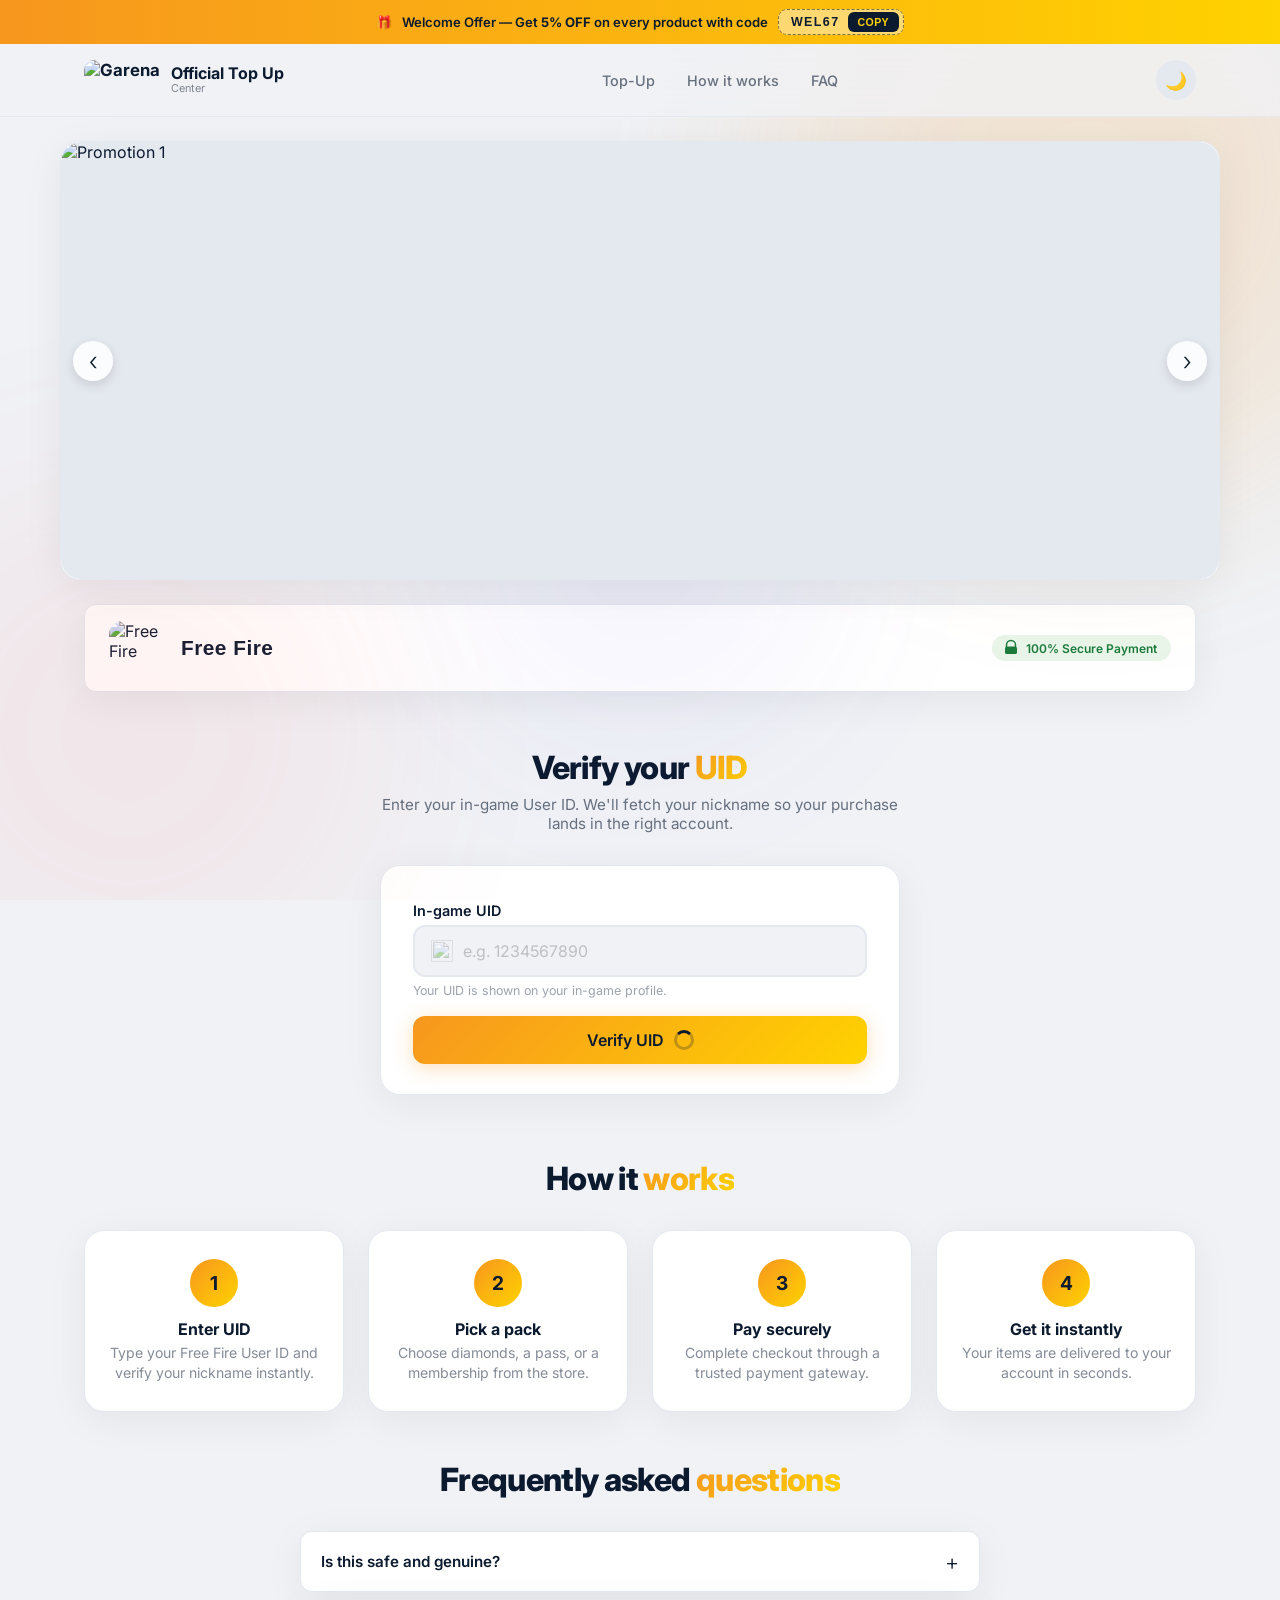
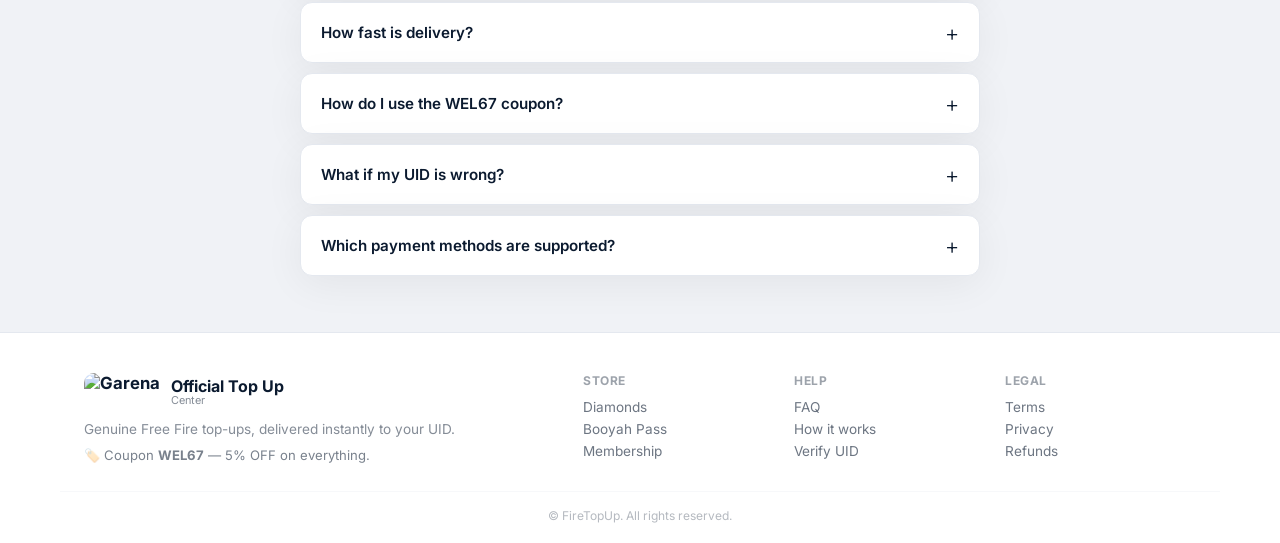
==== commit 526c2877: "Update index.html" ====
--- a/index.html
+++ b/index.html
@@ -177,7 +177,7 @@
 <script src="https://cdn.jsdelivr.net/npm/@twemoji/api@15.1.0/dist/twemoji.min.js" crossorigin="anonymous"></script>                                                                                                                                                                                                                                                                                
 
 <script>                                                                                                                                                                                                                                                                                                                                                                                                                                                                     
-window\.PRODUCTS = window\.PRODUCTS || {                                                                                                                                                                                                                                                                                                                                                                                                                                    
+window.PRODUCTS = window.PRODUCTS || {                                                                                                                                                                                                                                                                                                                                                                                                                                  
 diamonds: [                                                                                                                                                                                                                                                                                                                                                                                                                                                                 
 { id:'diamond_100',  name:'100 Diamonds',  amount:'100',  sub:'Instant delivery', price:80,   old:100,  icon:'💎', stock:999, tag:'best', image:'uploads/products/products_20260618131428_da9e7d.png' },                                                                                                                                                                                                                                                               
 { id:'diamond_310',  name:'310 Diamonds',  amount:'310',  sub:'Instant delivery', price:230,  old:280,  icon:'💎', stock:999 },                                                                                                                                                                                                                                                                                                                                          
--- a/style.css
+++ b/style.css
@@ -1,136 +1,244 @@
-*,
-*::before,
-*::after{box-sizing:border-box;margin:0;padding:0}
-:root{
-  --primary:#f7971e;--primary-dark:#d97d0d;--primary-light:#fbbf5e;--brand-2:#ffd200;
-  --bg:#f0f2f6;--card-bg:#fff;--text:#0b1a2f;--text-secondary:#4a5a6f;--border:#e4e8ef;
-  --shadow:0 8px 40px rgba(0,0,0,.06);--shadow-hover:0 16px 56px rgba(0,0,0,.10);
-  --radius:20px;--radius-sm:12px;--transition:.3s cubic-bezier(.4,0,.2,1);
-  --font:'Inter',-apple-system,BlinkMacSystemFont,sans-serif;
-  --success:#1b7a3d;--success-bg:#e8f5e9;
-}
-html.dark{--bg:#0d1624;--card-bg:#172232;--text:#eef2f7;--text-secondary:#8896a8;--border:#2a3a4e;--shadow:0 8px 40px rgba(0,0,0,.4);--shadow-hover:0 16px 56px rgba(0,0,0,.5);--success-bg:#1e3a2a;--success:#81c784}
-html{scroll-behavior:smooth;-webkit-font-smoothing:antialiased;background:var(--bg);color:var(--text)}
-body{font-family:var(--font);background:var(--bg);color:var(--text);transition:background var(--transition),color var(--transition);min-height:100vh;overflow-x:hidden}
-.container{max-width:1160px;margin:0 auto;padding:0 24px}
-a{text-decoration:none;color:inherit}
-img{max-width:100%;display:block}
-button{font-family:inherit;cursor:pointer}
-.grad,.gradient-text{background:linear-gradient(135deg,var(--primary),#ffd200);-webkit-background-clip:text;-webkit-text-fill-color:transparent;background-clip:text}
-.muted{opacity:.5}
-.center{text-align:center}
-.announce{position:relative;z-index:60;display:flex;align-items:center;justify-content:center;gap:10px;flex-wrap:wrap;padding:9px 18px;font-size:.82rem;font-weight:600;color:#0b1a2f;text-align:center;background:linear-gradient(90deg,#f7971e,#ffd200,#f7971e);background-size:200% 100%;animation:shimmerBar 8s linear infinite}
-@keyframes shimmerBar{to{background-position:200% 0}}
-.coupon-code{display:inline-flex;align-items:center;gap:8px;padding:2px 4px 2px 12px;border-radius:9px;border:1.6px dashed rgba(11,26,47,.55);background:rgba(255,255,255,.42);font-family:'Russo One',sans-serif;font-size:.78rem;letter-spacing:1.4px}
-.coupon-code button{border:none;border-radius:6px;background:#0b1a2f;color:#ffd200;font-size:.66rem;font-weight:800;letter-spacing:.4px;padding:4px 10px;transition:transform .2s ease,background .2s ease}
-.coupon-code button:hover{transform:translateY(-1px);background:#16283f}
-.coupon-code button.copied{background:var(--success);color:#fff}
-.bg-orbs{position:fixed;inset:0;z-index:0;pointer-events:none;overflow:hidden}
-.orb{position:absolute;border-radius:50%;filter:blur(100px);opacity:.15;animation:orbFloat 20s ease-in-out infinite alternate}
-.orb-1{width:50vw;height:50vw;top:-15%;right:-10%;background:var(--primary)}
-.orb-2{width:40vw;height:40vw;bottom:-10%;left:-10%;background:#ff6b6b;opacity:.08;animation-delay:-7s}
-.orb-3{width:30vw;height:30vw;top:40%;left:50%;transform:translateX(-50%);background:#6c5ce7;opacity:.06;animation-delay:-14s}
-@keyframes orbFloat{0%{transform:translate(0,0) scale(1)}100%{transform:translate(4%,4%) scale(1.1)}}
-.site-header{position:sticky;top:0;z-index:50;background:rgba(240,242,246,.75);backdrop-filter:blur(16px);-webkit-backdrop-filter:blur(16px);border-bottom:1px solid var(--border);transition:background var(--transition),border-color var(--transition)}
-html.dark .site-header{background:rgba(13,22,36,.75)}
-.header-inner{display:flex;align-items:center;justify-content:space-between;height:72px;gap:12px}
-.brand{display:flex;align-items:center;gap:11px;font-weight:700;font-size:1.05rem;white-space:nowrap}
-.brand-logo{height:40px;width:auto;border-radius:10px}
-.brand-text{display:flex;flex-direction:column;line-height:1.1}
-.brand-text strong{font-weight:700;font-size:1rem}
-.brand-text small{font-weight:400;font-size:.68rem;opacity:.5}
-.main-nav{display:flex;align-items:center;gap:32px;font-size:.9rem;font-weight:500}
-.main-nav a{opacity:.6;transition:opacity var(--transition);position:relative}
-.main-nav a:hover,.main-nav a.active{opacity:1}
-.main-nav a::after{content:'';position:absolute;bottom:-4px;left:0;width:0;height:2px;background:var(--primary);transition:width var(--transition)}
-.main-nav a:hover::after,.main-nav a.active::after{width:100%}
-.theme-toggle{background:var(--border);border:none;width:40px;height:40px;border-radius:50%;display:flex;align-items:center;justify-content:center;transition:background var(--transition);color:var(--text);flex-shrink:0;font-size:1.1rem}
-.theme-toggle:hover{background:var(--primary);color:#fff}
-.nav-toggle{display:none;flex-direction:column;gap:5px;background:none;border:none;padding:6px;color:var(--text)}
-.nav-toggle span{width:24px;height:2.5px;background:currentColor;border-radius:4px;transition:var(--transition)}
-@media(max-width:720px){
-  .main-nav{display:none;position:absolute;top:72px;left:0;right:0;flex-direction:column;background:var(--card-bg);padding:24px;gap:16px;border-bottom:1px solid var(--border);box-shadow:var(--shadow)}
-  .main-nav.open{display:flex}.nav-toggle{display:flex}.brand{font-size:.98rem}.brand-logo{height:34px}
-}
-.carousel{position:relative;margin:24px auto 0;max-width:1160px;border-radius:var(--radius);overflow:hidden;background:var(--card-bg);box-shadow:var(--shadow);border:1px solid var(--border)}
-.carousel-viewport{overflow:hidden;border-radius:var(--radius)}
-.carousel-track{display:flex;transition:transform .6s cubic-bezier(.25,.46,.45,.94);will-change:transform}
-.slide{flex:0 0 100%;aspect-ratio:1920/725;background:var(--border)}
-.slide img{width:100%;height:100%;object-fit:cover}
-.carousel-btn{position:absolute;top:50%;transform:translateY(-50%);background:rgba(255,255,255,.85);backdrop-filter:blur(4px);border:none;width:40px;height:40px;border-radius:50%;font-size:1.6rem;cursor:pointer;box-shadow:0 4px 12px rgba(0,0,0,.12);transition:var(--transition);z-index:5;display:flex;align-items:center;justify-content:center;color:var(--text);font-weight:300}
-.carousel-btn:hover{background:#fff;transform:translateY(-50%) scale(1.05)}
-html.dark .carousel-btn{background:rgba(23,34,50,.85);color:#fff}
-.carousel-btn.prev{left:12px}.carousel-btn.next{right:12px}
-.carousel-dots{position:absolute;bottom:14px;left:50%;transform:translateX(-50%);display:flex;gap:8px;z-index:5}
-.carousel-dots button{width:10px;height:10px;border-radius:50%;border:none;background:rgba(255,255,255,.5);cursor:pointer;transition:var(--transition);padding:0}
-.carousel-dots button.active{background:var(--primary);width:26px;border-radius:8px}
-@media(max-width:1200px){.carousel{margin:24px 24px 0}}
-@media(max-width:600px){.carousel-btn{width:32px;height:32px;font-size:1.2rem}.carousel-btn.prev{left:6px}.carousel-btn.next{right:6px}}
-.game-banner{margin:24px 0 16px}
-.game-card{display:flex;align-items:center;gap:18px;background:var(--card-bg);padding:16px 24px;border-radius:var(--radius-sm);box-shadow:var(--shadow);border:1px solid var(--border)}
-.game-icon{width:54px;height:54px;border-radius:14px;object-fit:cover}.game-info{flex:1;display:flex;align-items:center;justify-content:space-between;flex-wrap:wrap;gap:8px}
-.game-title{font-family:'Russo One',sans-serif;font-size:1.3rem;letter-spacing:.5px}
-.secure-pill{display:inline-flex;align-items:center;gap:6px;font-size:.75rem;font-weight:600;background:var(--success-bg);color:var(--success);padding:4px 14px 4px 10px;border-radius:40px}
-.secure-pill svg{width:18px;height:18px}
-.topup{padding:40px 0 24px}.section{padding:28px 0 48px}
-.section-head{text-align:center;margin-bottom:32px}.section-head h2{font-size:2rem;font-weight:800;letter-spacing:-.02em}.section-head p{opacity:.6;max-width:520px;margin:8px auto 0;font-size:.95rem}
-.uid-card{max-width:520px;margin:0 auto;background:var(--card-bg);border-radius:var(--radius);padding:36px 32px 30px;box-shadow:var(--shadow);border:1px solid var(--border);transition:background var(--transition),border-color var(--transition),box-shadow var(--transition)}
-.uid-card .field{margin-bottom:18px}.uid-card label{display:block;font-weight:600;font-size:.9rem;margin-bottom:6px}
-.input-wrap{display:flex;align-items:center;background:var(--bg);border-radius:var(--radius-sm);padding:0 16px;transition:background var(--transition),box-shadow var(--transition),border-color var(--transition);border:2px solid var(--border)}
-html.dark .input-wrap{background:#0d1624}.input-wrap:focus-within{border-color:var(--primary);box-shadow:0 0 0 4px rgba(247,151,30,.12)}
-.input-wrap.invalid{border-color:#e5484d;box-shadow:0 0 0 4px rgba(229,72,77,.12);animation:shakeX .4s ease}
-@keyframes shakeX{0%,100%{transform:translateX(0)}25%{transform:translateX(-6px)}75%{transform:translateX(6px)}}
-.input-icon{display:flex;align-items:center;opacity:.4;margin-right:10px}.input-icon img{width:22px;height:22px}
-.input-wrap input{width:100%;padding:14px 0;border:none;background:transparent;font-size:1rem;font-weight:600;letter-spacing:.5px;outline:none;color:var(--text);font-family:inherit}
-.input-wrap input::placeholder{opacity:.4;font-weight:400;letter-spacing:0}.hint{display:block;margin-top:6px;font-size:.78rem;opacity:.4;transition:opacity var(--transition),color var(--transition)}.hint.error{opacity:1;color:#e5484d}
-.btn{display:inline-flex;align-items:center;justify-content:center;gap:10px;padding:14px 28px;border:none;border-radius:var(--radius-sm);font-weight:600;font-size:1rem;cursor:pointer;transition:var(--transition);font-family:inherit}
-.btn-primary{background:linear-gradient(135deg,var(--primary),#ffd200);color:#0b1a2f;box-shadow:0 4px 20px rgba(247,151,30,.3)}
-.btn-primary:hover{transform:translateY(-2px);box-shadow:0 8px 32px rgba(247,151,30,.4)}.btn-primary:disabled{opacity:.6;cursor:not-allowed;transform:none}
-.btn-block{width:100%}.btn-text{background:none;border:none;font-size:.84rem;opacity:.5;cursor:pointer;font-family:inherit;color:var(--text);transition:opacity var(--transition);padding:10px 0 2px;width:100%;text-align:center}.btn-text:hover{opacity:1}
-.spinner{display:inline-block;width:20px;height:20px;border:3px solid rgba(11,26,47,.25);border-top-color:#0b1a2f;border-radius:50%;animation:spin .7s linear infinite}
-@keyframes spin{to{transform:rotate(360deg)}}
-.how{padding:40px 0 24px}.steps{display:grid;grid-template-columns:repeat(auto-fit,minmax(180px,1fr));gap:24px}
-.step{background:var(--card-bg);padding:28px 20px;border-radius:var(--radius);text-align:center;box-shadow:var(--shadow);border:1px solid var(--border);transition:transform var(--transition),background var(--transition),border-color var(--transition)}
-.step:hover{transform:translateY(-4px)}.step-num{display:inline-flex;align-items:center;justify-content:center;width:48px;height:48px;border-radius:50%;background:linear-gradient(135deg,var(--primary),#ffd200);color:#0b1a2f;font-weight:700;font-size:1.2rem;margin-bottom:12px}.step h3{font-size:1rem;margin-bottom:4px}.step p{font-size:.88rem;opacity:.5;line-height:1.4}
-.faq{padding:24px 0 48px}.accordion{max-width:680px;margin:0 auto;display:flex;flex-direction:column;gap:10px}.acc-item{background:var(--card-bg);border-radius:var(--radius-sm);box-shadow:var(--shadow);border:1px solid var(--border);overflow:hidden}
-.acc-q{width:100%;padding:16px 20px;background:none;border:none;font-size:.95rem;font-weight:600;display:flex;justify-content:space-between;align-items:center;cursor:pointer;font-family:inherit;color:var(--text);text-align:left}
-.acc-q:hover{background:rgba(0,0,0,.02)}html.dark .acc-q:hover{background:rgba(255,255,255,.02)}.acc-q span{font-size:1.4rem;font-weight:300;transition:transform var(--transition);flex-shrink:0;margin-left:12px}.acc-item.open .acc-q span{transform:rotate(45deg)}
-.acc-a{max-height:0;overflow:hidden;transition:max-height .35s ease,padding .3s ease;padding:0 20px}.acc-item.open .acc-a{max-height:260px;padding:0 20px 18px}.acc-a p{font-size:.9rem;opacity:.6;line-height:1.5}
-.footer{background:var(--card-bg);border-top:1px solid var(--border);padding:40px 0 20px;margin-top:8px}.footer-inner{display:grid;grid-template-columns:1.5fr 2fr;gap:40px;margin-bottom:28px}.footer-cols{display:grid;grid-template-columns:repeat(3,1fr);gap:20px}
-.footer-cols h4{font-size:.75rem;text-transform:uppercase;letter-spacing:.5px;opacity:.4;margin-bottom:8px}.footer-cols a{display:block;font-size:.85rem;opacity:.6;padding:3px 0;transition:opacity var(--transition)}.footer-cols a:hover{opacity:1}.copyright,.footer-bottom{text-align:center;font-size:.75rem;opacity:.3;padding-top:16px;border-top:1px solid var(--border)}
-@media(max-width:600px){.footer-inner{grid-template-columns:1fr;gap:28px}.footer-cols{grid-template-columns:1fr 1fr}}
-.modal-overlay{position:fixed;inset:0;z-index:200;background:rgba(0,0,0,.55);backdrop-filter:blur(12px);-webkit-backdrop-filter:blur(12px);display:flex;align-items:center;justify-content:center;padding:20px;opacity:0;visibility:hidden;transition:opacity .4s ease,visibility .4s ease}
-.modal-overlay.open{opacity:1;visibility:visible}.modal-overlay[hidden]{display:none}.modal{background:var(--card-bg);border-radius:32px;max-width:480px;width:100%;max-height:95vh;overflow-y:auto;overflow-x:hidden;padding:34px 26px 24px;position:relative;transform:scale(.92) translateY(20px);transition:transform .45s cubic-bezier(.34,1.56,.64,1),background var(--transition);box-shadow:0 40px 100px rgba(0,0,0,.25);scrollbar-width:thin}
-.modal-overlay.open .modal{transform:scale(1) translateY(0)}.modal-close{position:absolute;top:16px;right:18px;background:var(--border);border:none;width:36px;height:36px;border-radius:50%;font-size:1.05rem;cursor:pointer;transition:var(--transition);display:flex;align-items:center;justify-content:center;color:var(--text);opacity:.5;z-index:6}.modal-close:hover{opacity:1;background:var(--primary);color:#fff;transform:rotate(90deg)}
-.modal-title{font-family:'Russo One',sans-serif;font-size:1.15rem;letter-spacing:.3px;margin-bottom:6px;text-align:center}.modal-sub{font-size:.86rem;opacity:.55;text-align:center;margin-bottom:14px}
-.pm-hero{text-align:center;position:relative;padding:6px 0 12px}.pm-avatar{position:relative;width:100px;height:100px;margin:0 auto;border-radius:50%;overflow:hidden;background:var(--card-bg);animation:avatarPop .6s cubic-bezier(.34,1.56,.64,1) both;box-shadow:0 0 0 5px rgba(247,151,30,.18),0 0 40px rgba(247,151,30,.28)}
-.pm-avatar::before{content:'';position:absolute;inset:-4px;border-radius:50%;background:conic-gradient(from 0deg,#f7971e,#ffd200,#ff6b6b,#7b5cff,#f7971e);animation:spin 4s linear infinite;z-index:0}.pm-avatar img{position:relative;z-index:1;width:100%;height:100%;object-fit:cover;border-radius:50%}
-@keyframes avatarPop{0%{transform:scale(0);opacity:0}100%{transform:scale(1);opacity:1}}.pm-spark{position:absolute;color:var(--primary);font-size:.9rem;animation:sparkle 2.4s ease-in-out infinite;opacity:.75}.pm-spark.s1{top:6px;left:18%}.pm-spark.s2{top:0;right:20%;animation-delay:.6s}.pm-spark.s3{bottom:12px;right:14%;animation-delay:1.2s}
-@keyframes sparkle{0%,100%{transform:scale(.8);opacity:.4}50%{transform:scale(1.15);opacity:1}}.pm-verified{display:inline-flex;align-items:center;gap:5px;background:var(--success-bg);color:var(--success);font-size:.7rem;font-weight:700;padding:5px 14px;border-radius:40px;letter-spacing:.4px;margin-bottom:8px;animation:fadeUp .5s ease .15s both}
-.pm-name{font-family:'Russo One',sans-serif;font-size:1.5rem;letter-spacing:.3px;line-height:1.25;word-break:break-word;text-align:center;animation:fadeUp .5s ease .22s both}.pm-body .modal-sub{font-size:.86rem;opacity:.55;display:block;text-align:center;margin-top:4px;margin-bottom:0;animation:fadeUp .5s ease .3s both}
-@keyframes fadeUp{from{opacity:0;transform:translateY(12px)}to{opacity:1;transform:translateY(0)}}.pm-stats{display:flex;justify-content:center;gap:10px;margin:18px 0;animation:fadeUp .5s ease .38s both}.pm-stat{flex:1;text-align:center;padding:12px 6px;border-radius:var(--radius-sm);background:var(--bg);border:1px solid var(--border)}html.dark .pm-stat{background:#0d1624}
-.pm-stat strong{display:block;font-size:1.15rem;font-weight:700;font-family:'Russo One',sans-serif;letter-spacing:.3px}.pm-stat small{font-size:.62rem;opacity:.45;text-transform:uppercase;letter-spacing:.8px}
-.pm-rows{display:flex;flex-direction:column;gap:2px;background:var(--bg);border:1px solid var(--border);border-radius:var(--radius-sm);padding:12px 16px;margin-bottom:16px;animation:fadeUp .5s ease .46s both}html.dark .pm-rows{background:#0d1624}.pm-row{display:flex;align-items:center;justify-content:space-between;font-size:.88rem;padding:6px 0;gap:12px}.pm-row+.pm-row{border-top:1px solid var(--border)}.pm-row>span{opacity:.45;flex-shrink:0}.pm-row strong{font-weight:600;overflow:hidden;text-overflow:ellipsis;white-space:nowrap;text-align:right}.pm-cta{margin-bottom:8px;animation:fadeUp .5s ease .6s both}.pm-body .btn-text{animation:fadeUp .5s ease .66s both}
-.confetti{position:absolute;inset:0;pointer-events:none;overflow:hidden;border-radius:32px;z-index:4}.confetti i{position:absolute;top:-12px;width:8px;height:8px;border-radius:2px;animation:confettiFall linear forwards}@keyframes confettiFall{0%{transform:translateY(0) rotate(0) scale(1);opacity:1}100%{transform:translateY(110vh) rotate(720deg) scale(.2);opacity:0}}
-.toast{position:fixed;bottom:28px;left:50%;transform:translateX(-50%) translateY(12px);background:var(--text);color:var(--bg);padding:12px 26px;border-radius:var(--radius-sm);font-weight:500;font-size:.88rem;box-shadow:0 8px 32px rgba(0,0,0,.2);z-index:300;transition:opacity .3s ease,transform .3s ease;max-width:90%;text-align:center;pointer-events:none;opacity:0}.toast[hidden]{display:none}.toast.show{opacity:1;transform:translateX(-50%) translateY(0)}.toast.err{background:#e5484d;color:#fff}.toast.ok{background:var(--success);color:#fff}
-.sale-pop,.sale-popup{position:fixed;bottom:90px;right:24px;z-index:60;background:var(--card-bg);border-radius:var(--radius-sm);padding:14px 18px;box-shadow:var(--shadow-hover);display:flex;align-items:center;gap:14px;max-width:290px;border-left:4px solid var(--primary);border-top:1px solid var(--border);border-right:1px solid var(--border);border-bottom:1px solid var(--border);animation:slideUp .6s ease}.sale-pop .sp-icon,.sale-popup .sp-icon{flex-shrink:0;width:38px;height:38px;border-radius:10px;overflow:hidden;background:var(--border);display:flex;align-items:center;justify-content:center;font-size:1.3rem}.sale-pop .sp-icon img,.sale-popup .sp-icon img{width:100%;height:100%;object-fit:cover}.sale-pop .sp-body,.sale-popup .sp-body{font-size:.8rem;line-height:1.4}.sale-pop .sp-body strong,.sale-popup .sp-body strong{font-weight:600;display:block}.sale-pop .sp-state,.sale-popup .sp-state{font-weight:400;opacity:.5}.sale-pop small,.sale-popup small{display:flex;align-items:center;gap:4px;opacity:.4;font-size:.65rem;margin-top:2px}.sp-dot,.dot{display:inline-block;width:5px;height:5px;border-radius:50%;background:#4caf50}
-.sale-popup[hidden]{display:none!important}.sale-pop{transform:translateY(20px);opacity:0;transition:transform .5s ease,opacity .5s ease}.sale-pop.show{transform:translateY(0);opacity:1}
-@keyframes slideUp{from{transform:translateY(20px);opacity:0}to{transform:translateY(0);opacity:1}}
-.store-hero{padding:0}.verified-bar{display:flex;align-items:center;justify-content:space-between;background:var(--card-bg);padding:14px 24px;border-radius:var(--radius-sm);box-shadow:var(--shadow);margin:20px 0 16px;flex-wrap:wrap;gap:12px;transition:background var(--transition),box-shadow var(--transition);border:1px solid var(--border)}.vb-left{display:flex;align-items:center;gap:16px;flex-wrap:wrap}.vb-avatar{width:44px;height:44px;border-radius:50%;background:linear-gradient(135deg,var(--primary),#ffd200);padding:3px;flex-shrink:0}.vb-avatar img{width:100%;height:100%;border-radius:50%;object-fit:cover;background:var(--card-bg)}.vb-info{line-height:1.3}.vb-label{font-size:.7rem;opacity:.5;display:block}.vb-info strong{font-size:1rem;font-weight:700}.vb-meta{font-size:.75rem;opacity:.5;margin-left:4px}.vb-badge{background:var(--success-bg);color:var(--success);font-size:.7rem;font-weight:700;padding:2px 14px;border-radius:40px}.vb-change{font-size:.8rem;opacity:.5;transition:opacity var(--transition);white-space:nowrap}.vb-change:hover{opacity:1}.vb-info .loading{opacity:.5;font-style:italic;font-weight:400}
+                                                                                                                                                                                                                                                                                                                                                                                                                                                                      
+*,*::before,*::after{box-sizing:border-box;margin:0;padding:0}                                                                                                                                                                                                                                                                                                                                                                                                            
+:root{                                                                                                                                                                                                                                                                                                                                                                                                                                                                        
+--primary:#f7971e;--primary-dark:#d97d0d;--primary-light:#fbbf5e;--brand-2:#ffd200;                                                                                                                                                                                                                                                                                                                                                                                         
+--bg:#f0f2f6;--card-bg:#fff;--text:#0b1a2f;--text-secondary:#4a5a6f;--border:#e4e8ef;                                                                                                                                                                                                                                                                                                                                                                                       
+--shadow:0 8px 40px rgba(0,0,0,.06);--shadow-hover:0 16px 56px rgba(0,0,0,.10);                                                                                                                                                                                                                                                                                                                                                                                             
+--radius:20px;--radius-sm:12px;--transition:.3s cubic-bezier(.4,0,.2,1);                                                                                                                                                                                                                                                                                                                                                                                                    
+--font:'Inter',-apple-system,BlinkMacSystemFont,sans-serif;                                                                                                                                                                                                                                                                                                                                                                                                                 
+--success:#1b7a3d;--success-bg:#e8f5e9;                                                                                                                                                                                                                                                                                                                                                                                                                                     
+}                                                                                                                                                                                                                                                                                                                                                                                                                                                                             
+html.dark{--bg:#0d1624;--card-bg:#172232;--text:#eef2f7;--text-secondary:#8896a8;--border:#2a3a4e;--shadow:0 8px 40px rgba(0,0,0,.4);--shadow-hover:0 16px 56px rgba(0,0,0,.5);--success-bg:#1e3a2a;--success:#81c784}                                                                                                                                                                                                                                                        
+html{scroll-behavior:smooth;-webkit-font-smoothing:antialiased;background:var(--bg);color:var(--text)}                                                                                                                                                                                                                                                                                                                                                                    
+body{font-family:var(--font);background:var(--bg);color:var(--text);transition:background var(--transition),color var(--transition);min-height:100vh;overflow-x:hidden}                                                                                                                                                                                                                                                                                                  
+.container{max-width:1160px;margin:0 auto;padding:0 24px}                                                                                                                                                                                                                                                                                                                                                                                                                     
+a{text-decoration:none;color:inherit}                                                                                                                                                                                                                                                                                                                                                                                                                                       
+img{max-width:100%;display:block}                                                                                                                                                                                                                                                                                                                                                                                                                                            
+button{font-family:inherit;cursor:pointer}                                                                                                                                                                                                                                                                                                                                                                                                                                  
+.grad{background:linear-gradient(135deg,var(--primary),#ffd200);-webkit-background-clip:text;-webkit-text-fill-color:transparent;background-clip:text}                                                                                                                                                                                                                                                                                                                    
+.muted{opacity:.5}                                                                                                                                                                                                                                                                                                                                                                                                                                                            
+.center{text-align:center}                                                                                                                                                                                                                                                                                                                                                                                                                                                   
+
+/* ANNOUNCE */                                                                                                                                                                                                                                                                                                                                                                                                                                                              
+.announce{position:relative;z-index:60;display:flex;align-items:center;justify-content:center;gap:10px;flex-wrap:wrap;padding:9px 18px;font-size:.82rem;font-weight:600;color:#0b1a2f;text-align:center;background:linear-gradient(90deg,#f7971e,#ffd200,#f7971e);background-size:200% 100%;animation:shimmerBar 8s linear infinite}                                                                                                                                  
+@keyframes shimmerBar{to{background-position:200% 0}}                                                                                                                                                                                                                                                                                                                                                                                                                         
+.coupon-code{display:inline-flex;align-items:center;gap:8px;padding:2px 4px 2px 12px;border-radius:9px;border:1.6px dashed rgba(11,26,47,.55);background:rgba(255,255,255,.42);font-family:'Russo One',sans-serif;font-size:.78rem;letter-spacing:1.4px}                                                                                                                                                                                                                   
+.coupon-code button{border:none;border-radius:6px;background:#0b1a2f;color:#ffd200;font-size:.66rem;font-weight:800;letter-spacing:.4px;padding:4px 10px;transition:transform .2s ease,background .2s ease}                                                                                                                                                                                                                                                                 
+.coupon-code button:hover{transform:translateY(-1px);background:#16283f}                                                                                                                                                                                                                                                                                                                                                                                                    
+.coupon-code button.copied{background:var(--success);color:#fff}                                                                                                                                                                                                                                                                                                                                                                                                             
+
+/* ORBS */                                                                                                                                                                                                                                                                                                                                                                                                                                                                  
+.bg-orbs{position:fixed;inset:0;z-index:0;pointer-events:none;overflow:hidden}                                                                                                                                                                                                                                                                                                                                                                                             
+.orb{position:absolute;border-radius:50%;filter:blur(100px);opacity:.15;animation:orbFloat 20s ease-in-out infinite alternate}                                                                                                                                                                                                                                                                                                                                             
+.orb-1{width:50vw;height:50vw;top:-15%;right:-10%;background:var(--primary)}                                                                                                                                                                                                                                                                                                                                                                                                 
+.orb-2{width:40vw;height:40vw;bottom:-10%;left:-10%;background:#ff6b6b;opacity:.08;animation-delay:-7s}                                                                                                                                                                                                                                                                                                                                                                       
+.orb-3{width:30vw;height:30vw;top:40%;left:50%;transform:translateX(-50%);background:#6c5ce7;opacity:.06;animation-delay:-14s}                                                                                                                                                                                                                                                                                                                                               
+@keyframes orbFloat{0%{transform:translate(0,0) scale(1)}100%{transform:translate(4%,4%) scale(1.1)}}                                                                                                                                                                                                                                                                                                                                                                       
+
+/* HEADER */                                                                                                                                                                                                                                                                                                                                                                                                                                                                
+.site-header{position:sticky;top:0;z-index:50;background:rgba(240,242,246,.75);backdrop-filter:blur(16px);-webkit-backdrop-filter:blur(16px);border-bottom:1px solid var(--border);transition:background var(--transition),border-color var(--transition)}                                                                                                                                                                                                               
+html.dark .site-header{background:rgba(13,22,36,.75)}                                                                                                                                                                                                                                                                                                                                                                                                                        
+.header-inner{display:flex;align-items:center;justify-content:space-between;height:72px;gap:12px}                                                                                                                                                                                                                                                                                                                                                                          
+.brand{display:flex;align-items:center;gap:11px;font-weight:700;font-size:1.05rem;white-space:nowrap}                                                                                                                                                                                                                                                                                                                                                                      
+.brand-logo{height:40px;width:auto;border-radius:10px}                                                                                                                                                                                                                                                                                                                                                                                                                       
+.brand-text{display:flex;flex-direction:column;line-height:1.1}                                                                                                                                                                                                                                                                                                                                                                                                             
+.brand-text strong{font-weight:700;font-size:1rem}                                                                                                                                                                                                                                                                                                                                                                                                                            
+.brand-text small{font-weight:400;font-size:.68rem;opacity:.5}                                                                                                                                                                                                                                                                                                                                                                                                                
+.main-nav{display:flex;align-items:center;gap:32px;font-size:.9rem;font-weight:500}                                                                                                                                                                                                                                                                                                                                                                                         
+.main-nav a{opacity:.6;transition:opacity var(--transition);position:relative}                                                                                                                                                                                                                                                                                                                                                                                              
+.main-nav a:hover{opacity:1}                                                                                                                                                                                                                                                                                                                                                                                                                                                 
+.main-nav a::after{content:'';position:absolute;bottom:-4px;left:0;width:0;height:2px;background:var(--primary);transition:width var(--transition)}                                                                                                                                                                                                                                                                                                                        
+.main-nav a:hover::after{width:100%}                                                                                                                                                                                                                                                                                                                                                                                                                                         
+.theme-toggle{background:var(--border);border:none;width:40px;height:40px;border-radius:50%;display:flex;align-items:center;justify-content:center;transition:background var(--transition);color:var(--text);flex-shrink:0;font-size:1.1rem}                                                                                                                                                                                                                           
+.theme-toggle:hover{background:var(--primary);color:#fff}                                                                                                                                                                                                                                                                                                                                                                                                                   
+body.modal-open .theme-toggle{display:none !important}                                                                                                                                                                                                                                                                                                                                                                                                                       
+.nav-toggle{display:none;flex-direction:column;gap:5px;background:none;border:none;padding:6px;color:var(--text)}                                                                                                                                                                                                                                                                                                                                                        
+.nav-toggle span{width:24px;height:2.5px;background:currentColor;border-radius:4px;transition:var(--transition)}                                                                                                                                                                                                                                                                                                                                                            
+@media(max-width:720px){                                                                                                                                                                                                                                                                                                                                                                                                                                                      
+.main-nav{display:none;position:absolute;top:72px;left:0;right:0;flex-direction:column;background:var(--card-bg);padding:24px;gap:16px;border-bottom:1px solid var(--border);box-shadow:var(--shadow)}                                                                                                                                                                                                                                                                 
+.main-nav.open{display:flex}                                                                                                                                                                                                                                                                                                                                                                                                                                               
+.nav-toggle{display:flex}                                                                                                                                                                                                                                                                                                                                                                                                                                                  
+.brand{font-size:.98rem}.brand-logo{height:34px}                                                                                                                                                                                                                                                                                                                                                                                                                            
+}                                                                                                                                                                                                                                                                                                                                                                                                                                                                             
+
+/* CAROUSEL */                                                                                                                                                                                                                                                                                                                                                                                                                                                              
+.carousel{position:relative;margin:24px auto 0;max-width:1160px;border-radius:var(--radius);overflow:hidden;background:var(--card-bg);box-shadow:var(--shadow);border:1px solid var(--border)}                                                                                                                                                                                                                                                                           
+.carousel-viewport{overflow:hidden;border-radius:var(--radius)}                                                                                                                                                                                                                                                                                                                                                                                                             
+.carousel-track{display:flex;transition:transform .6s cubic-bezier(.25,.46,.45,.94);will-change:transform}                                                                                                                                                                                                                                                                                                                                                                 
+.slide{flex:0 0 100%;aspect-ratio:1920/725;background:var(--border)}                                                                                                                                                                                                                                                                                                                                                                                                         
+.slide img{width:100%;height:100%;object-fit:cover}                                                                                                                                                                                                                                                                                                                                                                                                                          
+.carousel-btn{position:absolute;top:50%;transform:translateY(-50%);background:rgba(255,255,255,.85);backdrop-filter:blur(4px);border:none;width:40px;height:40px;border-radius:50%;font-size:1.6rem;cursor:pointer;box-shadow:0 4px 12px rgba(0,0,0,.12);transition:var(--transition);z-index:5;display:flex;align-items:center;justify-content:center;color:var(--text);font-weight:300}                                                                          
+.carousel-btn:hover{background:#fff;transform:translateY(-50%) scale(1.05)}                                                                                                                                                                                                                                                                                                                                                                                                 
+html.dark .carousel-btn{background:rgba(23,34,50,.85);color:#fff}                                                                                                                                                                                                                                                                                                                                                                                                            
+.carousel-btn.prev{left:12px}                                                                                                                                                                                                                                                                                                                                                                                                                                                 
+.carousel-btn.next{right:12px}                                                                                                                                                                                                                                                                                                                                                                                                                                                
+.carousel-dots{position:absolute;bottom:14px;left:50%;transform:translateX(-50%);display:flex;gap:8px;z-index:5}                                                                                                                                                                                                                                                                                                                                                           
+.carousel-dots button{width:10px;height:10px;border-radius:50%;border:none;background:rgba(255,255,255,.5);cursor:pointer;transition:var(--transition);padding:0}                                                                                                                                                                                                                                                                                                         
+.carousel-dots button.active{background:var(--primary);width:26px;border-radius:8px}                                                                                                                                                                                                                                                                                                                                                                                         
+@media(max-width:1200px){.carousel{margin:24px 24px 0}}                                                                                                                                                                                                                                                                                                                                                                                                                       
+@media(max-width:600px){.carousel-btn{width:32px;height:32px;font-size:1.2rem}.carousel-btn.prev{left:6px}.carousel-btn.next{right:6px}}                                                                                                                                                                                                                                                                                                                                      
+
+/* GAME BANNER */                                                                                                                                                                                                                                                                                                                                                                                                                                                           
+.game-banner{margin:24px 0 16px}                                                                                                                                                                                                                                                                                                                                                                                                                                              
+.game-card{display:flex;align-items:center;gap:18px;background:var(--card-bg);padding:16px 24px;border-radius:var(--radius-sm);box-shadow:var(--shadow);border:1px solid var(--border)}                                                                                                                                                                                                                                                                                  
+.game-icon{width:54px;height:54px;border-radius:14px;object-fit:cover}                                                                                                                                                                                                                                                                                                                                                                                                       
+.game-info{flex:1;display:flex;align-items:center;justify-content:space-between;flex-wrap:wrap;gap:8px}                                                                                                                                                                                                                                                                                                                                                                   
+.game-title{font-family:'Russo One',sans-serif;font-size:1.3rem;letter-spacing:.5px}                                                                                                                                                                                                                                                                                                                                                                                          
+.secure-pill{display:inline-flex;align-items:center;gap:6px;font-size:.75rem;font-weight:600;background:var(--success-bg);color:var(--success);padding:4px 14px 4px 10px;border-radius:40px}                                                                                                                                                                                                                                                                              
+.secure-pill svg{width:18px;height:18px}                                                                                                                                                                                                                                                                                                                                                                                                                                      
+
+/* UID */                                                                                                                                                                                                                                                                                                                                                                                                                                                                   
+.topup{padding:40px 0 24px}                                                                                                                                                                                                                                                                                                                                                                                                                                                   
+.section-head{text-align:center;margin-bottom:32px}                                                                                                                                                                                                                                                                                                                                                                                                                          
+.section-head h2{font-size:2rem;font-weight:800;letter-spacing:-.02em}                                                                                                                                                                                                                                                                                                                                                                                                        
+.section-head p{opacity:.6;max-width:520px;margin:8px auto 0;font-size:.95rem}                                                                                                                                                                                                                                                                                                                                                                                                
+.uid-card{max-width:520px;margin:0 auto;background:var(--card-bg);border-radius:var(--radius);padding:36px 32px 30px;box-shadow:var(--shadow);border:1px solid var(--border);transition:background var(--transition),border-color var(--transition),box-shadow var(--transition)}                                                                                                                                                                                         
+.uid-card .field{margin-bottom:18px}                                                                                                                                                                                                                                                                                                                                                                                                                                          
+.uid-card label{display:block;font-weight:600;font-size:.9rem;margin-bottom:6px}                                                                                                                                                                                                                                                                                                                                                                                             
+.input-wrap{display:flex;align-items:center;background:var(--bg);border-radius:var(--radius-sm);padding:0 16px;transition:background var(--transition),box-shadow var(--transition),border-color var(--transition);border:2px solid var(--border)}                                                                                                                                                                                                                       
+html.dark .input-wrap{background:#0d1624}                                                                                                                                                                                                                                                                                                                                                                                                                                     
+.input-wrap:focus-within{border-color:var(--primary);box-shadow:0 0 0 4px rgba(247,151,30,.12)}                                                                                                                                                                                                                                                                                                                                                                             
+.input-wrap.invalid{border-color:#e5484d;box-shadow:0 0 0 4px rgba(229,72,77,.12);animation:shakeX .4s ease}                                                                                                                                                                                                                                                                                                                                                                 
+@keyframes shakeX{0%,100%{transform:translateX(0)}25%{transform:translateX(-6px)}75%{transform:translateX(6px)}}                                                                                                                                                                                                                                                                                                                                                           
+.input-icon{display:flex;align-items:center;opacity:.4;margin-right:10px}                                                                                                                                                                                                                                                                                                                                                                                                   
+.input-icon img{width:22px;height:22px}                                                                                                                                                                                                                                                                                                                                                                                                                                       
+.input-wrap input{width:100%;padding:14px 0;border:none;background:transparent;font-size:1rem;font-weight:600;letter-spacing:.5px;outline:none;color:var(--text);font-family:inherit}                                                                                                                                                                                                                                                                                    
+.input-wrap input::placeholder{opacity:.4;font-weight:400;letter-spacing:0}                                                                                                                                                                                                                                                                                                                                                                                                   
+.hint{display:block;margin-top:6px;font-size:.78rem;opacity:.4;transition:opacity var(--transition),color var(--transition)}                                                                                                                                                                                                                                                                                                                                                
+.hint.error{opacity:1;color:#e5484d}                                                                                                                                                                                                                                                                                                                                                                                                                                          
+.btn{display:inline-flex;align-items:center;justify-content:center;gap:10px;padding:14px 28px;border:none;border-radius:var(--radius-sm);font-weight:600;font-size:1rem;cursor:pointer;transition:var(--transition);font-family:inherit}                                                                                                                                                                                                                              
+.btn-primary{background:linear-gradient(135deg,var(--primary),#ffd200);color:#0b1a2f;box-shadow:0 4px 20px rgba(247,151,30,.3)}                                                                                                                                                                                                                                                                                                                                              
+.btn-primary:hover{transform:translateY(-2px);box-shadow:0 8px 32px rgba(247,151,30,.4)}                                                                                                                                                                                                                                                                                                                                                                                    
+.btn-primary:disabled{opacity:.6;cursor:not-allowed;transform:none}                                                                                                                                                                                                                                                                                                                                                                                                        
+.btn-block{width:100%}                                                                                                                                                                                                                                                                                                                                                                                                                                                        
+.btn-text{background:none;border:none;font-size:.84rem;opacity:.5;cursor:pointer;font-family:inherit;color:var(--text);transition:opacity var(--transition);padding:10px 0 2px;width:100%;text-align:center}                                                                                                                                                                                                                                                           
+.btn-text:hover{opacity:1}                                                                                                                                                                                                                                                                                                                                                                                                                                                   
+.spinner{display:inline-block;width:20px;height:20px;border:3px solid rgba(11,26,47,.25);border-top-color:#0b1a2f;border-radius:50%;animation:spin .7s linear infinite}                                                                                                                                                                                                                                                                                                     
+@keyframes spin{to{transform:rotate(360deg)}}                                                                                                                                                                                                                                                                                                                                                                                                                                
+
+/* STEPS */                                                                                                                                                                                                                                                                                                                                                                                                                                                                 
+.how{padding:40px 0 24px}                                                                                                                                                                                                                                                                                                                                                                                                                                                     
+.steps{display:grid;grid-template-columns:repeat(auto-fit,minmax(180px,1fr));gap:24px}                                                                                                                                                                                                                                                                                                                                                                                      
+.step{background:var(--card-bg);padding:28px 20px;border-radius:var(--radius);text-align:center;box-shadow:var(--shadow);border:1px solid var(--border);transition:transform var(--transition),background var(--transition),border-color var(--transition)}                                                                                                                                                                                                              
+.step:hover{transform:translateY(-4px)}                                                                                                                                                                                                                                                                                                                                                                                                                                     
+.step-num{display:inline-flex;align-items:center;justify-content:center;width:48px;height:48px;border-radius:50%;background:linear-gradient(135deg,var(--primary),#ffd200);color:#0b1a2f;font-weight:700;font-size:1.2rem;margin-bottom:12px}                                                                                                                                                                                                                             
+.step h3{font-size:1rem;margin-bottom:4px}                                                                                                                                                                                                                                                                                                                                                                                                                                    
+.step p{font-size:.88rem;opacity:.5;line-height:1.4}                                                                                                                                                                                                                                                                                                                                                                                                                          
+
+/* FAQ */                                                                                                                                                                                                                                                                                                                                                                                                                                                                   
+.faq{padding:24px 0 48px}                                                                                                                                                                                                                                                                                                                                                                                                                                                     
+.accordion{max-width:680px;margin:0 auto;display:flex;flex-direction:column;gap:10px}                                                                                                                                                                                                                                                                                                                                                                                       
+.acc-item{background:var(--card-bg);border-radius:var(--radius-sm);box-shadow:var(--shadow);border:1px solid var(--border);overflow:hidden}                                                                                                                                                                                                                                                                                                                               
+.acc-q{width:100%;padding:16px 20px;background:none;border:none;font-size:.95rem;font-weight:600;display:flex;justify-content:space-between;align-items:center;cursor:pointer;font-family:inherit;color:var(--text);text-align:left}                                                                                                                                                                                                                                 
+.acc-q:hover{background:rgba(0,0,0,.02)}                                                                                                                                                                                                                                                                                                                                                                                                                                    
+html.dark .acc-q:hover{background:rgba(255,255,255,.02)}                                                                                                                                                                                                                                                                                                                                                                                                                    
+.acc-q span{font-size:1.4rem;font-weight:300;transition:transform var(--transition);flex-shrink:0;margin-left:12px}                                                                                                                                                                                                                                                                                                                                                          
+.acc-item.open .acc-q span{transform:rotate(45deg)}                                                                                                                                                                                                                                                                                                                                                                                                                          
+.acc-a{max-height:0;overflow:hidden;transition:max-height .35s ease,padding .3s ease;padding:0 20px}                                                                                                                                                                                                                                                                                                                                                                        
+.acc-item.open .acc-a{max-height:260px;padding:0 20px 18px}                                                                                                                                                                                                                                                                                                                                                                                                                   
+.acc-a p{font-size:.9rem;opacity:.6;line-height:1.5}                                                                                                                                                                                                                                                                                                                                                                                                                          
+
+/* FOOTER */                                                                                                                                                                                                                                                                                                                                                                                                                                                                
+.footer{background:var(--card-bg);border-top:1px solid var(--border);padding:40px 0 20px;margin-top:8px}                                                                                                                                                                                                                                                                                                                                                                     
+.footer-inner{display:grid;grid-template-columns:1.5fr 2fr;gap:40px;margin-bottom:28px}                                                                                                                                                                                                                                                                                                                                                                                      
+.footer-cols{display:grid;grid-template-columns:repeat(3,1fr);gap:20px}                                                                                                                                                                                                                                                                                                                                                                                                     
+.footer-cols h4{font-size:.75rem;text-transform:uppercase;letter-spacing:.5px;opacity:.4;margin-bottom:8px}                                                                                                                                                                                                                                                                                                                                                                  
+.footer-cols a{display:block;font-size:.85rem;opacity:.6;padding:3px 0;transition:opacity var(--transition)}                                                                                                                                                                                                                                                                                                                                                                
+.footer-cols a:hover{opacity:1}                                                                                                                                                                                                                                                                                                                                                                                                                                              
+.copyright{text-align:center;font-size:.75rem;opacity:.3;padding-top:16px;border-top:1px solid var(--border)}                                                                                                                                                                                                                                                                                                                                                                
+@media(max-width:600px){.footer-inner{grid-template-columns:1fr;gap:28px}.footer-cols{grid-template-columns:1fr 1fr}}                                                                                                                                                                                                                                                                                                                                                         
+
+/* MODAL */                                                                                                                                                                                                                                                                                                                                                                                                                                                                 
+.modal-overlay{position:fixed;inset:0;z-index:200;background:rgba(0,0,0,.55);backdrop-filter:blur(12px);-webkit-backdrop-filter:blur(12px);display:flex;align-items:center;justify-content:center;padding:20px;opacity:0;visibility:hidden;transition:opacity .4s ease,visibility .4s ease}                                                                                                                                                                          
+.modal-overlay.open{opacity:1;visibility:visible}                                                                                                                                                                                                                                                                                                                                                                                                                            
+.modal-overlay[hidden]{display:none}                                                                                                                                                                                                                                                                                                                                                                                                                                         
+.modal{background:var(--card-bg);border-radius:32px;max-width:440px;width:100%;max-height:94vh;overflow-y:auto;overflow-x:hidden;padding:34px 26px 24px;position:relative;transform:scale(.92) translateY(30px);transition:transform .5s cubic-bezier(.34,1.56,.64,1),background var(--transition);box-shadow:0 40px 100px rgba(0,0,0,.25);scrollbar-width:thin}                                                                                                       
+.modal-overlay.open .modal{transform:scale(1) translateY(0)}                                                                                                                                                                                                                                                                                                                                                                                                                 
+.modal-close{position:absolute;top:16px;right:18px;background:var(--border);border:none;width:36px;height:36px;border-radius:50%;font-size:1.05rem;cursor:pointer;transition:var(--transition);display:flex;align-items:center;justify-content:center;color:var(--text);opacity:.5;z-index:6}                                                                                                                                                                        
+.modal-close:hover{opacity:1;background:var(--primary);color:#fff;transform:rotate(90deg)}                                                                                                                                                                                                                                                                                                                                                                                 
+.modal-body{position:relative;z-index:2}                                                                                                                                                                                                                                                                                                                                                                                                                                     
+.modal-title{font-family:'Russo One',sans-serif;font-size:1.15rem;letter-spacing:.3px;margin-bottom:6px;text-align:center}                                                                                                                                                                                                                                                                                                                                                   
+.modal-sub{font-size:.86rem;opacity:.55;text-align:center;margin-bottom:14px}                                                                                                                                                                                                                                                                                                                                                                                                
+
+/* PLAYER MODAL */                                                                                                                                                                                                                                                                                                                                                                                                                                                          
+.pm-hero{text-align:center;position:relative;padding:6px 0 12px}                                                                                                                                                                                                                                                                                                                                                                                                            
+.pm-avatar{position:relative;width:100px;height:100px;margin:0 auto;border-radius:50%;overflow:hidden;background:var(--card-bg);animation:avatarPop .6s cubic-bezier(.34,1.56,.64,1) both;box-shadow:0 0 0 5px rgba(247,151,30,.18),0 0 40px rgba(247,151,30,.28)}                                                                                                                                                                                                        
+.pm-avatar::before{content:'';position:absolute;inset:-4px;border-radius:50%;background:conic-gradient(from 0deg,#f7971e,#ffd200,#ff6b6b,#7b5cff,#f7971e);animation:spin 4s linear infinite;z-index:0}                                                                                                                                                                                                                                                                     
+.pm-avatar img{position:relative;z-index:1;width:100%;height:100%;object-fit:cover;border-radius:50%}                                                                                                                                                                                                                                                                                                                                                                       
+@keyframes avatarPop{0%{transform:scale(0);opacity:0}100%{transform:scale(1);opacity:1}}                                                                                                                                                                                                                                                                                                                                                                                    
+.pm-spark{position:absolute;color:var(--primary);font-size:.9rem;animation:sparkle 2.4s ease-in-out infinite;opacity:.75}                                                                                                                                                                                                                                                                                                                                                  
+.pm-spark.s1{top:6px;left:18%}                                                                                                                                                                                                                                                                                                                                                                                                                                                
+.pm-spark.s2{top:0;right:20%;animation-delay:.6s}                                                                                                                                                                                                                                                                                                                                                                                                                             
+.pm-spark.s3{bottom:12px;right:14%;animation-delay:1.2s}                                                                                                                                                                                                                                                                                                                                                                                                                      
+@keyframes sparkle{0%,100%{transform:scale(.8);opacity:.4}50%{transform:scale(1.15);opacity:1}}                                                                                                                                                                                                                                                                                                                                                                             
+.pm-verified{display:inline-flex;align-items:center;gap:5px;background:var(--success-bg);color:var(--success);font-size:.7rem;font-weight:700;padding:5px 14px;border-radius:40px;letter-spacing:.4px;margin-bottom:8px;animation:fadeUp .5s ease .15s both}                                                                                                                                                                                                             
+.pm-name{font-family:'Russo One',sans-serif;font-size:1.5rem;letter-spacing:.3px;line-height:1.25;word-break:break-word;text-align:center;animation:fadeUp .5s ease .22s both}                                                                                                                                                                                                                                                                                             
+.pm-body .modal-sub{font-size:.86rem;opacity:.55;display:block;text-align:center;margin-top:4px;margin-bottom:0;animation:fadeUp .5s ease .3s both}                                                                                                                                                                                                                                                                                                                        
+@keyframes fadeUp{from{opacity:0;transform:translateY(12px)}to{opacity:1;transform:translateY(0)}}                                                                                                                                                                                                                                                                                                                                                                          
+.pm-stats{display:flex;justify-content:center;gap:10px;margin:18px 0;animation:fadeUp .5s ease .38s both}                                                                                                                                                                                                                                                                                                                                                                  
+.pm-stat{flex:1;text-align:center;padding:12px 6px;border-radius:var(--radius-sm);background:var(--bg);border:1px solid var(--border)}                                                                                                                                                                                                                                                                                                                                     
+html.dark .pm-stat{background:#0d1624}                                                                                                                                                                                                                                                                                                                                                                                                                                        
+.pm-stat strong{display:block;font-size:1.15rem;font-weight:700;font-family:'Russo One',sans-serif;letter-spacing:.3px}                                                                                                                                                                                                                                                                                                                                                      
+.pm-stat small{font-size:.62rem;opacity:.45;text-transform:uppercase;letter-spacing:.8px}                                                                                                                                                                                                                                                                                                                                                                                    
+.pm-rows{display:flex;flex-direction:column;gap:2px;background:var(--bg);border:1px solid var(--border);border-radius:var(--radius-sm);padding:12px 16px;margin-bottom:16px;animation:fadeUp .5s ease .46s both}                                                                                                                                                                                                                                                         
+html.dark .pm-rows{background:#0d1624}                                                                                                                                                                                                                                                                                                                                                                                                                                        
+.pm-row{display:flex;align-items:center;justify-content:space-between;font-size:.88rem;padding:6px 0;gap:12px}                                                                                                                                                                                                                                                                                                                                                             
+.pm-row + .pm-row{border-top:1px solid var(--border)}                                                                                                                                                                                                                                                                                                                                                                                                                         
+.pm-row > span{opacity:.45;flex-shrink:0}                                                                                                                                                                                                                                                                                                                                                                                                                                     
+.pm-row strong{font-weight:600;overflow:hidden;text-overflow:ellipsis;white-space:nowrap;text-align:right}                                                                                                                                                                                                                                                                                                                                                                
+.pm-cta{margin-bottom:8px;animation:fadeUp .5s ease .6s both}                                                                                                                                                                                                                                                                                                                                                                                                                
+.pm-body .btn-text{animation:fadeUp .5s ease .66s both}                                                                                                                                                                                                                                                                                                                                                                                                                      
+
+/* CONFETTI */                                                                                                                                                                                                                                                                                                                                                                                                                                                              
+.confetti{position:absolute;inset:0;pointer-events:none;overflow:hidden;border-radius:32px;z-index:4}                                                                                                                                                                                                                                                                                                                                                                      
+.confetti i{position:absolute;top:-12px;width:8px;height:8px;border-radius:2px;animation:confettiFall linear forwards}                                                                                                                                                                                                                                                                                                                                                      
+@keyframes confettiFall{0%{transform:translateY(0) rotate(0) scale(1);opacity:1}100%{transform:translateY(110vh) rotate(720deg) scale(.2);opacity:0}}                                                                                                                                                                                                                                                                                                                       
+
+/* TOAST */                                                                                                                                                                                                                                                                                                                                                                                                                                                                 
+.toast{position:fixed;bottom:28px;left:50%;transform:translateX(-50%) translateY(12px);background:var(--text);color:var(--bg);padding:12px 26px;border-radius:var(--radius-sm);font-weight:500;font-size:.88rem;box-shadow:0 8px 32px rgba(0,0,0,.2);z-index:300;transition:opacity .3s ease,transform .3s ease;max-width:90%;text-align:center;pointer-events:none;opacity:0}                                                                                        
+.toast[hidden]{display:none}                                                                                                                                                                                                                                                                                                                                                                                                                                                 
+html.dark .toast{background:var(--card-bg);color:var(--text);border:1px solid var(--border)}                                                                                                                                                                                                                                                                                                                                                                                
+.toast.show{opacity:1;transform:translateX(-50%) translateY(0)}                                                                                                                                                                                                                                                                                                                                                                                                              
+.toast.err{background:#e5484d;color:#fff}                                                                                                                                                                                                                                                                                                                                                                                                                                     
+.toast.ok{background:var(--success);color:#fff}                                                                                                                                                                                                                                                                                                                                                                                                                              
+
+/* SALE POP */                                                                                                                                                                                                                                                                                                                                                                                                                                                              
+.sale-pop{position:fixed;bottom:90px;right:24px;z-index:60;background:var(--card-bg);border-radius:var(--radius-sm);padding:14px 18px;box-shadow:var(--shadow-hover);display:flex;align-items:center;gap:14px;max-width:290px;border-left:4px solid var(--primary);border-top:1px solid var(--border);border-right:1px solid var(--border);border-bottom:1px solid var(--border);transform:translateY(20px);opacity:0;transition:transform .5s ease,opacity .5s ease} 
+.sale-pop.show{transform:translateY(0);opacity:1}                                                                                                                                                                                                                                                                                                                                                                                                                            
+.sale-pop .sp-icon{flex-shrink:0;width:38px;height:38px;border-radius:10px;overflow:hidden;background:var(--border);display:flex;align-items:center;justify-content:center;font-size:1.3rem}                                                                                                                                                                                                                                                                             
+.sale-pop .sp-icon img{width:100%;height:100%;object-fit:cover}                                                                                                                                                                                                                                                                                                                                                                                                              
+.sale-pop .sp-body{font-size:.8rem;line-height:1.4}                                                                                                                                                                                                                                                                                                                                                                                                                           
+.sale-pop .sp-body strong{font-weight:600;display:block}                                                                                                                                                                                                                                                                                                                                                                                                                     
+.sale-pop .sp-state{font-weight:400;opacity:.5}                                                                                                                                                                                                                                                                                                                                                                                                                               
+.sale-pop .sp-body small{display:flex;align-items:center;gap:4px;opacity:.4;font-size:.65rem;margin-top:2px}                                                                                                                                                                                                                                                                                                                                                                
+.sale-pop .sp-dot{display:inline-block;width:5px;height:5px;border-radius:50%;background:#4caf50}                                                                                                                                                                                                                                                                                                                                                                            
+
+/* REVEAL */                                                                                                                                                                                                                                                                                                                                                                                                                                                                
+.reveal{opacity:0;transform:translateY(18px);transition:opacity .6s ease,transform .6s cubic-bezier(.34,1.4,.64,1)}                                                                                                                                                                                                                                                                                                                                                         
+.reveal.in{opacity:1;transform:translateY(0)}                                                                                                                                                                                                                                                                                                                                                                                                                                
+
+@media(max-width:480px){                                                                                                                                                                                                                                                                                                                                                                                                                                                      
+.uid-card{padding:24px 16px}                                                                                                                                                                                                                                                                                                                                                                                                                                                
+.modal{padding:26px 18px 20px;border-radius:26px}                                                                                                                                                                                                                                                                                                                                                                                                                           
+.pm-name{font-size:1.22rem}                                                                                                                                                                                                                                                                                                                                                                                                                                                 
+.pm-avatar{width:86px;height:86px}                                                                                                                                                                                                                                                                                                                                                                                                                                          
+.pm-stats{gap:8px}                                                                                                                                                                                                                                                                                                                                                                                                                                                          
+.pm-stat strong{font-size:1rem}                                                                                                                                                                                                                                                                                                                                                                                                                                             
+.section-head h2{font-size:1.6rem}                                                                                                                                                                                                                                                                                                                                                                                                                                          
+.sale-pop{right:12px;left:12px;max-width:none;bottom:78px}                                                                                                                                                                                                                                                                                                                                                                                                                 
+.announce{font-size:.74rem;padding:8px 12px}                                                                                                                                                                                                                                                                                                                                                                                                                                
+}                                                                                                                                                                                                                                                                                                                                                                                                                                                                             
+@media(prefers-reduced-motion:reduce){*,*::before,*::after{animation-duration:.01ms!important;animation-iteration-count:1!important;transition-duration:.01ms!important}}                                                                                                                                                                                                                                                                                                 
+
+
+.store-hero{padding:0}.verified-bar{display:flex;align-items:center;justify-content:space-between;background:var(--card-bg);padding:14px 24px;border-radius:var(--radius-sm);box-shadow:var(--shadow);margin:20px 0 16px;flex-wrap:wrap;gap:12px;transition:background var(--transition),box-shadow var(--transition);border:1px solid var(--border)}
+.vb-left{display:flex;align-items:center;gap:16px;flex-wrap:wrap}.vb-avatar{width:44px;height:44px;border-radius:50%;background:linear-gradient(135deg,var(--primary),#ffd200);padding:3px;flex-shrink:0}.vb-avatar img{width:100%;height:100%;border-radius:50%;object-fit:cover;background:var(--card-bg)}
+.vb-info{line-height:1.3}.vb-label{font-size:.7rem;opacity:.5;display:block}.vb-info strong{font-size:1rem;font-weight:700}.vb-meta{font-size:.75rem;opacity:.5;margin-left:4px}.vb-badge{background:var(--success-bg);color:var(--success);font-size:.7rem;font-weight:700;padding:2px 14px;border-radius:40px}.vb-change{font-size:.8rem;opacity:.5;transition:opacity var(--transition);white-space:nowrap}.vb-change:hover{opacity:1}.vb-info .loading{opacity:.5;font-style:italic;font-weight:400}
 .tabs{display:flex;gap:10px;justify-content:center;margin-bottom:32px;flex-wrap:wrap}.tab{display:inline-flex;align-items:center;gap:8px;background:var(--border);border:none;padding:8px 22px;border-radius:40px;font-weight:600;font-size:.9rem;transition:var(--transition);font-family:inherit;color:var(--text);opacity:.6}.tab:hover{opacity:1}.tab.active{background:linear-gradient(135deg,var(--primary),#ffd200);color:#0b1a2f;opacity:1;box-shadow:0 4px 16px rgba(247,151,30,.3)}.tab-ic{width:20px;height:20px}
-.product-grid{display:grid;grid-template-columns:repeat(auto-fill,minmax(200px,1fr));gap:20px}.product{background:var(--card-bg);border-radius:var(--radius);padding:20px 14px 14px;text-align:center;box-shadow:var(--shadow);border:1px solid var(--border);transition:transform var(--transition),box-shadow var(--transition),background var(--transition),border-color var(--transition);position:relative;display:flex;flex-direction:column;overflow:hidden}.product::before{content:'';position:absolute;inset:0;border-radius:var(--radius);padding:1.5px;background:linear-gradient(135deg,transparent 60%,rgba(247,151,30,.55));-webkit-mask:linear-gradient(#000 0 0) content-box,linear-gradient(#000 0 0);-webkit-mask-composite:xor;mask-composite:exclude;opacity:0;transition:opacity var(--transition);pointer-events:none}.product:hover::before{opacity:1}.product:hover{transform:translateY(-6px);box-shadow:var(--shadow-hover)}.product:active{transform:scale(.99)}.product .tag{position:absolute;top:10px;right:10px;font-size:.55rem;font-weight:700;text-transform:uppercase;padding:2px 12px;border-radius:40px;background:#ffd200;color:#0b1a2f;letter-spacing:.3px;z-index:2}.product .tag.hot{background:#ff6b6b;color:#fff}.product .tag.best{background:var(--success);color:#fff}
-.product .p-icon{width:60px;height:60px;margin:0 auto 8px;border-radius:50%;background:var(--border);display:flex;align-items:center;justify-content:center;padding:8px;transition:background var(--transition),transform var(--transition)}.product:hover .p-icon{transform:scale(1.06)}.product .p-img{width:100%;height:100%;object-fit:contain}.product .p-amount{font-family:'Russo One',sans-serif;font-size:1.45rem;line-height:1.2;letter-spacing:.5px}.product .p-name{font-weight:600;font-size:.85rem;margin:2px 0}.product .p-sub{font-size:.7rem;opacity:.5;margin-bottom:4px}.product .p-stock{font-size:.65rem;opacity:.35;display:block;margin-bottom:10px}.product .p-foot{display:flex;align-items:center;justify-content:space-between;border-top:1px solid var(--border);padding-top:10px;margin-top:auto;gap:6px}.product .p-price-wrap{text-align:left;line-height:1.1}.product .p-price{font-weight:700;font-size:1.05rem;display:block}.product .p-old{font-weight:400;font-size:.7rem;opacity:.4;text-decoration:line-through;margin-left:4px}.product .p-buy{font-weight:600;font-size:.78rem;color:var(--primary);background:rgba(247,151,30,.10);padding:5px 12px;border-radius:40px;border:none;font-family:inherit;pointer-events:none;white-space:nowrap;transition:var(--transition)}html.dark .product .p-buy{background:rgba(247,151,30,.15)}.product:hover .p-buy{background:var(--primary);color:#fff}.p-coupon{display:none;margin-top:8px;font-size:.66rem;font-weight:600;color:var(--primary-dark);background:rgba(247,151,30,.10);border-radius:40px;padding:3px 10px;letter-spacing:.2px}.p-coupon.show{display:inline-block}html.dark .p-coupon{color:var(--primary-light);background:rgba(247,151,30,.15)}
+.product-grid{display:grid;grid-template-columns:repeat(auto-fill,minmax(200px,1fr));gap:20px}.product{background:var(--card-bg);border-radius:var(--radius);padding:20px 14px 14px;text-align:center;box-shadow:var(--shadow);border:1px solid var(--border);transition:transform var(--transition),box-shadow var(--transition),background var(--transition),border-color var(--transition);position:relative;display:flex;flex-direction:column;overflow:hidden}.product::before{content:'';position:absolute;inset:0;border-radius:var(--radius);padding:1.5px;background:linear-gradient(135deg,transparent 60%,rgba(247,151,30,.55));-webkit-mask:linear-gradient(#000 0 0) content-box,linear-gradient(#000 0 0);-webkit-mask-composite:xor;mask-composite:exclude;opacity:0;transition:opacity var(--transition);pointer-events:none}.product:hover::before{opacity:1}.product:hover{transform:translateY(-6px);box-shadow:var(--shadow-hover)}.product:active{transform:scale(.99)}.product .tag{position:absolute;top:10px;right:10px;font-size:.55rem;font-weight:700;text-transform:uppercase;padding:2px 12px;border-radius:40px;background:#ffd200;color:#0b1a2f;letter-spacing:.3px;z-index:2}.product .tag.hot{background:#ff6b6b;color:#fff}.product .tag.best{background:var(--success);color:#fff}.product .p-icon{width:60px;height:60px;margin:0 auto 8px;border-radius:50%;background:var(--border);display:flex;align-items:center;justify-content:center;padding:8px;transition:background var(--transition),transform var(--transition)}.product:hover .p-icon{transform:scale(1.06)}.product .p-img{width:100%;height:100%;object-fit:contain}.product .p-amount{font-family:'Russo One',sans-serif;font-size:1.45rem;line-height:1.2;letter-spacing:.5px}.product .p-name{font-weight:600;font-size:.85rem;margin:2px 0}.product .p-sub{font-size:.7rem;opacity:.5;margin-bottom:4px}.product .p-stock{font-size:.65rem;opacity:.35;display:block;margin-bottom:10px}.product .p-foot{display:flex;align-items:center;justify-content:space-between;border-top:1px solid var(--border);padding-top:10px;margin-top:auto;gap:6px}.product .p-price-wrap{text-align:left;line-height:1.1}.product .p-price{font-weight:700;font-size:1.05rem;display:block}.product .p-old{font-weight:400;font-size:.7rem;opacity:.4;text-decoration:line-through;margin-left:4px}.product .p-buy{font-weight:600;font-size:.78rem;color:var(--primary);background:rgba(247,151,30,.10);padding:5px 12px;border-radius:40px;border:none;font-family:inherit;pointer-events:none;white-space:nowrap;transition:var(--transition)}.product:hover .p-buy{background:var(--primary);color:#fff}.p-coupon{display:none;margin-top:8px;font-size:.66rem;font-weight:600;color:var(--primary-dark);background:rgba(247,151,30,.10);border-radius:40px;padding:3px 10px;letter-spacing:.2px}.p-coupon.show{display:inline-block}
 .processing{position:fixed;inset:0;z-index:199;background:rgba(0,0,0,.45);backdrop-filter:blur(6px);-webkit-backdrop-filter:blur(6px);display:none;align-items:center;justify-content:center;flex-direction:column;color:#fff;font-size:1.05rem;font-weight:500;gap:14px}.processing.show{display:flex}.processing .loader{width:48px;height:48px;border:4px solid rgba(255,255,255,.15);border-top-color:#ffd200;border-radius:50%;animation:spin .8s linear infinite}
-.modal-summary{background:var(--bg);border:1px solid var(--border);border-radius:var(--radius-sm);padding:14px 18px;margin:12px 0 18px;text-align:left}.modal-summary .row{display:flex;justify-content:space-between;align-items:center;padding:6px 0;font-size:.9rem;gap:12px}.modal-summary .row+.row{border-top:1px solid var(--border)}.modal-summary .row>span:first-child{opacity:.55;flex-shrink:0}.modal-summary .row strong{font-weight:600;text-align:right;min-width:0;overflow:hidden;text-overflow:ellipsis;white-space:nowrap}.modal-summary .row .item-display{display:flex;align-items:center;gap:10px;justify-content:flex-end;min-width:0}.modal-summary .row .item-display img{width:30px;height:30px;border-radius:8px;object-fit:contain;background:var(--card-bg);padding:3px;flex-shrink:0;border:1px solid var(--border)}.modal-summary .row .item-display span{overflow:hidden;text-overflow:ellipsis;white-space:nowrap}.qty-control{display:flex;align-items:center;background:var(--card-bg);border:1px solid var(--border);border-radius:40px;padding:2px}.qty-btn{width:28px;height:28px;border-radius:50%;border:none;background:transparent;color:var(--text);font-size:1.02rem;font-weight:700;display:flex;align-items:center;justify-content:center;transition:background var(--transition),color var(--transition),transform var(--transition);line-height:1;padding:0;flex-shrink:0}.qty-btn:hover:not(:disabled){background:var(--primary);color:#fff;transform:scale(1.08)}.qty-btn:disabled{opacity:.3;cursor:not-allowed}.qty-val{min-width:32px;text-align:center;font-weight:700;font-size:.92rem;font-variant-numeric:tabular-nums;padding:0 2px}
-.modal-summary .row.discount-row{color:var(--success);font-weight:600}.modal-summary .row.discount-row>span:first-child{opacity:1;color:var(--success);font-weight:600}.modal-summary .row.discount-row strong{color:var(--success)}.modal-summary .row.total-row{font-size:1.02rem;padding-top:10px;margin-top:4px;border-top:2px dashed var(--border)!important}.modal-summary .row.total-row>span:first-child{opacity:1;font-weight:700;color:var(--text)}.modal-summary .row.total-row strong{font-weight:800;font-size:1.15rem;color:var(--primary-dark)}html.dark .modal-summary .row.total-row strong{color:var(--primary-light)}
-.coupon-applied{display:flex;align-items:center;justify-content:space-between;gap:10px;margin:0 auto 14px;padding:9px 16px;max-width:360px;border-radius:40px;background:linear-gradient(135deg,rgba(247,151,30,.12),rgba(255,210,0,.10));border:1.6px dashed rgba(247,151,30,.55);font-size:.78rem;font-weight:600;color:var(--primary-dark)}html.dark .coupon-applied{color:var(--primary-light)}.coupon-applied .ca-saved{font-weight:800;color:var(--success)}
-.qr-box{background:var(--card-bg);padding:12px;border-radius:var(--radius-sm);display:flex;justify-content:center;margin:0 auto 12px;box-shadow:0 4px 16px rgba(0,0,0,.04);width:fit-content;border:1px solid var(--border)}.qr-box img{display:block;width:220px;height:220px;object-fit:contain}.qr-timer{text-align:center;font-size:.85rem;font-weight:600;color:var(--primary);background:rgba(247,151,30,.08);padding:6px 16px;border-radius:40px;display:inline-block;margin:0 auto 10px}.qr-timer.expired{color:#e65100}.pay-amount{font-family:'Russo One',sans-serif;font-size:2.2rem;text-align:center;margin:4px 0 2px;letter-spacing:.5px}.pay-amount-note{text-align:center;font-size:.72rem;opacity:.5;margin-bottom:14px}
-.btn-ghost{background:transparent;border:1px solid var(--border);margin-top:6px}.btn-ghost:hover{background:var(--border)}
-.utr-section{display:none;margin:12px 0}.utr-section.show{display:block}.utr-section label{display:block;font-weight:600;font-size:.9rem;margin-bottom:4px}.utr-group{display:flex;gap:10px}.utr-group input{flex:1;padding:12px 16px;border:2px solid var(--border);border-radius:var(--radius-sm);font-size:.95rem;background:var(--bg);transition:border-color var(--transition);font-family:inherit;color:var(--text);min-width:0}.utr-group input:focus{border-color:var(--primary);outline:none}.utr-group button{padding:12px 22px;background:linear-gradient(135deg,var(--primary),#ffd200);border:none;border-radius:var(--radius-sm);font-weight:600;color:#0b1a2f;transition:transform var(--transition);font-family:inherit;flex-shrink:0}.utr-group button:disabled{opacity:.5;cursor:not-allowed}
-.notice{background:#fff3e0;color:#e65100;padding:10px 16px;border-radius:var(--radius-sm);font-size:.85rem;margin-bottom:14px;display:none}.notice.show{display:block;animation:shake .4s}.demo-notice{background:#fff7e6;color:#8b5200;border:1px solid rgba(247,151,30,.35);padding:10px 14px;border-radius:var(--radius-sm);font-size:.8rem;line-height:1.45;margin:0 0 14px}@keyframes shake{0%,100%{transform:translateX(0)}25%{transform:translateX(-6px)}75%{transform:translateX(6px)}}
-.result{text-align:center;padding:20px 0}.result .icon{font-size:4rem;animation:popIn .5s cubic-bezier(.34,1.56,.64,1)}.result .msg{font-weight:700;font-size:1.2rem;margin-top:8px}.result .sub{font-size:.9rem;opacity:.5;margin-top:4px}@keyframes popIn{0%{transform:scale(0);opacity:0}100%{transform:scale(1);opacity:1}}
-.reveal{opacity:0;transform:translateY(18px);transition:opacity .6s ease,transform .6s cubic-bezier(.34,1.4,.64,1)}.reveal.in{opacity:1;transform:translateY(0)}
-.demo-badge{font-size:.68rem;font-weight:800;letter-spacing:.6px;border:1px solid rgba(247,151,30,.35);color:var(--primary-dark);background:rgba(247,151,30,.08);border-radius:30px;padding:4px 9px;white-space:nowrap}
-@media(max-width:480px){.uid-card{padding:24px 16px}.modal{padding:26px 18px 20px;border-radius:26px}.pm-name{font-size:1.22rem}.pm-avatar{width:86px;height:86px}.pm-stats{gap:8px}.pm-stat strong{font-size:1rem}.section-head h2{font-size:1.6rem}.sale-pop,.sale-popup{right:12px;left:12px;max-width:none;bottom:78px}.announce{font-size:.74rem;padding:8px 12px}.product-grid{grid-template-columns:repeat(2,1fr);gap:12px}.product{padding:14px 8px 10px}.product .p-amount{font-size:1.15rem}.product .p-price{font-size:.92rem}.product .p-buy{padding:4px 8px;font-size:.7rem}.qr-box img{width:170px;height:170px}.verified-bar{padding:12px 16px}.container{padding:0 16px}}
+.modal-summary{background:var(--bg);border:1px solid var(--border);border-radius:var(--radius-sm);padding:14px 18px;margin:12px 0 18px;text-align:left}.modal-summary .row{display:flex;justify-content:space-between;align-items:center;padding:6px 0;font-size:.9rem;gap:12px}.modal-summary .row+.row{border-top:1px solid var(--border)}.modal-summary .row>span:first-child{opacity:.55;flex-shrink:0}.modal-summary .row strong{font-weight:600;text-align:right;min-width:0;overflow:hidden;text-overflow:ellipsis;white-space:nowrap}.modal-summary .row .item-display{display:flex;align-items:center;gap:10px;justify-content:flex-end;min-width:0}.modal-summary .row .item-display img{width:30px;height:30px;border-radius:8px;object-fit:contain;background:var(--card-bg);padding:3px;flex-shrink:0;border:1px solid var(--border)}.modal-summary .row .item-display span{overflow:hidden;text-overflow:ellipsis;white-space:nowrap}.qty-control{display:flex;align-items:center;background:var(--card-bg);border:1px solid var(--border);border-radius:40px;padding:2px}.qty-btn{width:28px;height:28px;border-radius:50%;border:none;background:transparent;color:var(--text);font-size:1.02rem;font-weight:700;display:flex;align-items:center;justify-content:center;line-height:1;padding:0}.qty-btn:hover:not(:disabled){background:var(--primary);color:#fff}.qty-btn:disabled{opacity:.3;cursor:not-allowed}.qty-val{min-width:32px;text-align:center;font-weight:700;font-size:.92rem}.modal-summary .row.discount-row{color:var(--success);font-weight:600}.modal-summary .row.discount-row strong{color:var(--success)}.modal-summary .row.total-row{font-size:1.02rem;padding-top:10px;margin-top:4px;border-top:2px dashed var(--border)!important}.modal-summary .row.total-row strong{font-weight:800;font-size:1.15rem;color:var(--primary-dark)}
+.coupon-applied{display:flex;align-items:center;justify-content:space-between;gap:10px;margin:0 auto 14px;padding:9px 16px;max-width:360px;border-radius:40px;background:linear-gradient(135deg,rgba(247,151,30,.12),rgba(255,210,0,.10));border:1.6px dashed rgba(247,151,30,.55);font-size:.78rem;font-weight:600;color:var(--primary-dark)}.coupon-applied .ca-saved{font-weight:800;color:var(--success)}
+.qr-box{background:var(--card-bg);padding:12px;border-radius:var(--radius-sm);display:flex;justify-content:center;margin:0 auto 12px;box-shadow:0 4px 16px rgba(0,0,0,.04);width:fit-content;border:1px solid var(--border)}.qr-box img{display:block;width:220px;height:220px;object-fit:contain}.qr-timer{text-align:center;font-size:.85rem;font-weight:600;color:var(--primary);background:rgba(247,151,30,.08);padding:6px 16px;border-radius:40px;display:inline-block;margin:0 auto 10px}.qr-timer.expired{color:#e65100}.pay-amount{font-family:'Russo One',sans-serif;font-size:2.2rem;text-align:center;margin:4px 0 2px;letter-spacing:.5px}.pay-amount-note{text-align:center;font-size:.72rem;opacity:.5;margin-bottom:14px}.btn-ghost{background:transparent;border:1px solid var(--border);margin-top:6px}.btn-ghost:hover{background:var(--border)}.utr-section{display:none;margin:12px 0}.utr-section.show{display:block}.utr-section label{display:block;font-weight:600;font-size:.9rem;margin-bottom:4px}.utr-group{display:flex;gap:10px}.utr-group input{flex:1;padding:12px 16px;border:2px solid var(--border);border-radius:var(--radius-sm);font-size:.95rem;background:var(--bg);font-family:inherit;color:var(--text);min-width:0}.utr-group input:focus{border-color:var(--primary);outline:none}.utr-group button{padding:12px 22px;background:linear-gradient(135deg,var(--primary),#ffd200);border:none;border-radius:var(--radius-sm);font-weight:600;color:#0b1a2f;font-family:inherit;flex-shrink:0}.notice{background:#fff3e0;color:#e65100;padding:10px 16px;border-radius:var(--radius-sm);font-size:.85rem;margin-bottom:14px;display:none}.notice.show{display:block;animation:shake .4s}.result{text-align:center;padding:20px 0}.result .icon{font-size:4rem;animation:popIn .5s cubic-bezier(.34,1.56,.64,1)}.result .msg{font-weight:700;font-size:1.2rem;margin-top:8px}.result .sub{font-size:.9rem;opacity:.5;margin-top:4px}@keyframes popIn{0%{transform:scale(0);opacity:0}100%{transform:scale(1);opacity:1}}
+@media(max-width:480px){.product-grid{grid-template-columns:repeat(2,1fr);gap:12px}.product{padding:14px 8px 10px}.product .p-amount{font-size:1.15rem}.product .p-price{font-size:.92rem}.product .p-buy{padding:4px 8px;font-size:.7rem}.modal{padding:24px 16px 20px}.qr-box img{width:170px;height:170px}.verified-bar{padding:12px 16px}.container{padding:0 16px}.sale-popup{right:12px;left:12px;max-width:none;bottom:78px}}
 @media(min-width:481px) and (max-width:768px){.product-grid{grid-template-columns:repeat(3,1fr)}}
-@media(prefers-reduced-motion:reduce){*,*::before,*::after{animation-duration:.01ms!important;animation-iteration-count:1!important;transition-duration:.01ms!important}}
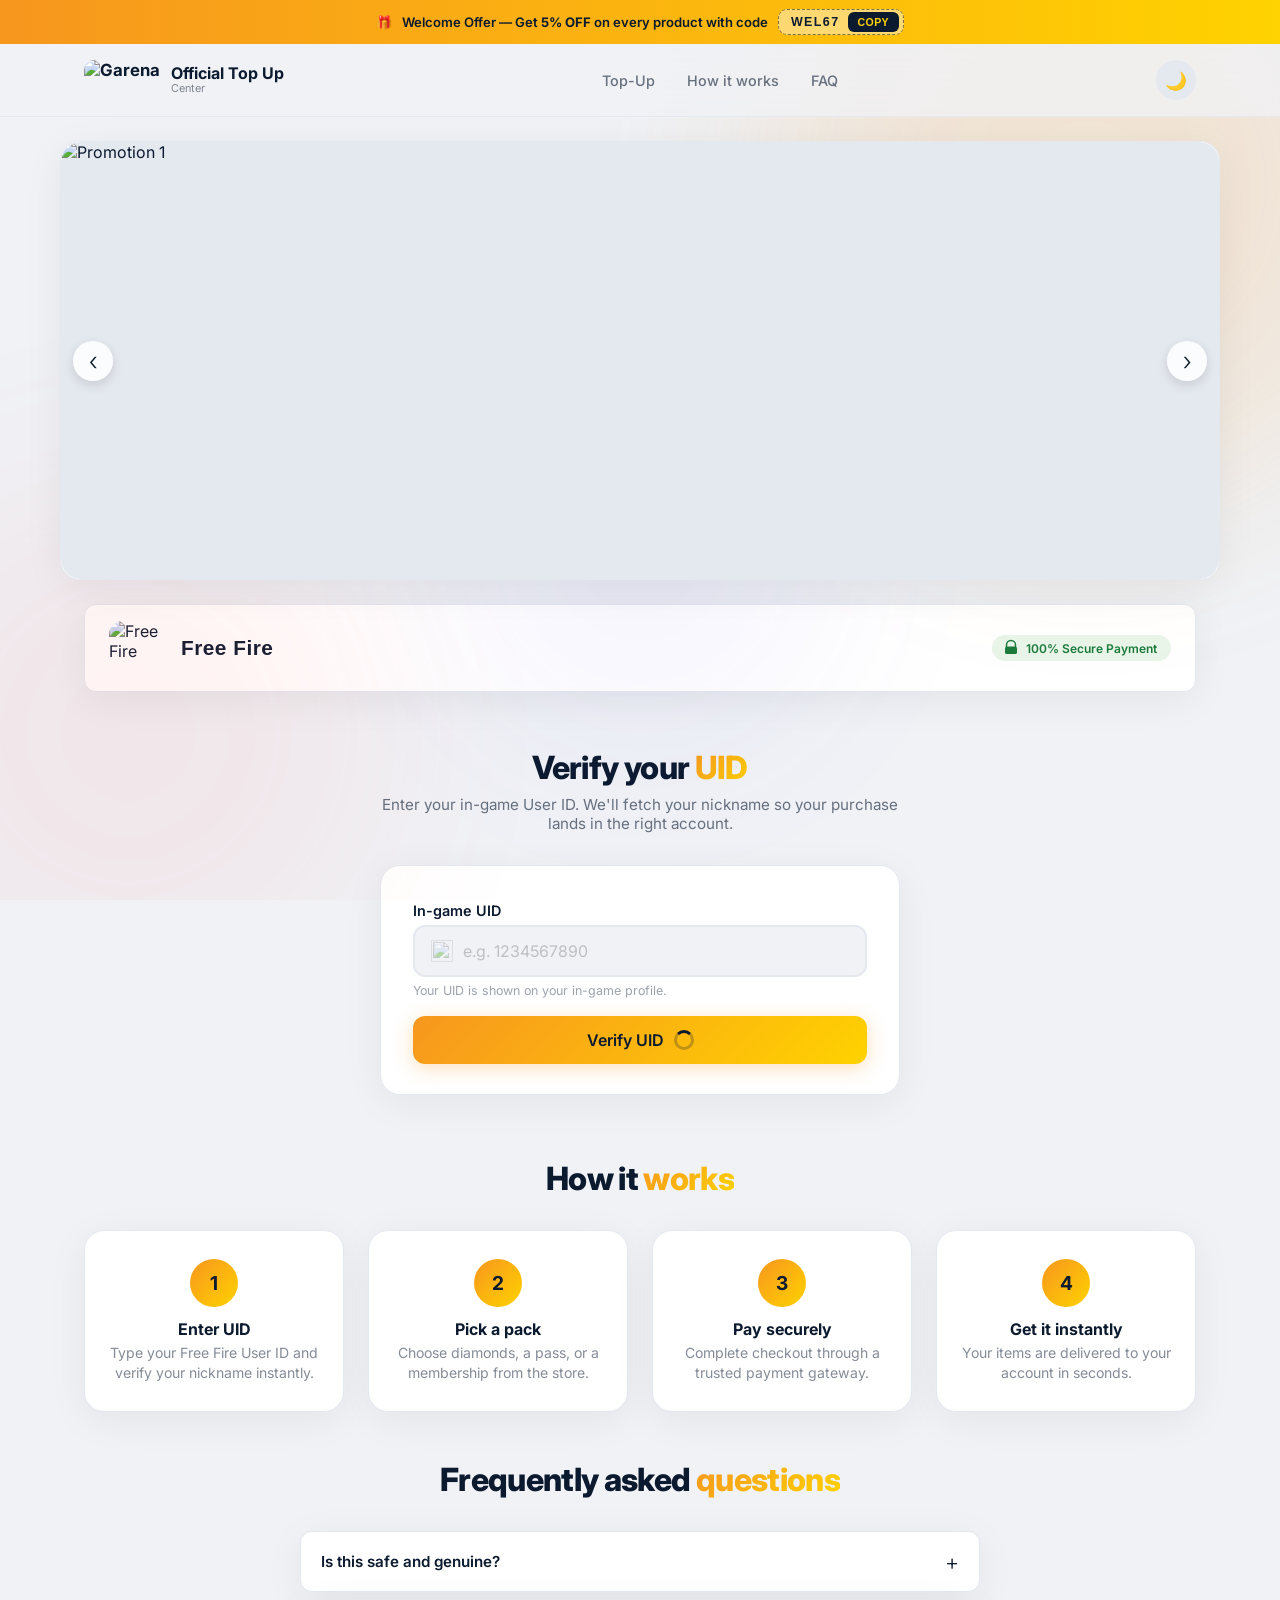
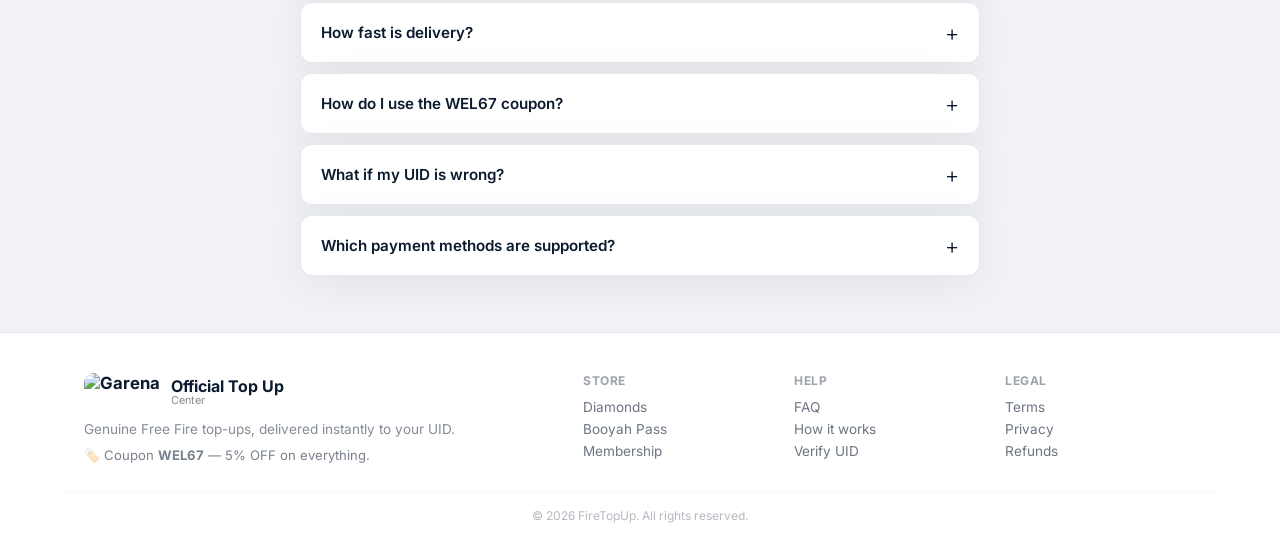
==== commit fbb49f28: "Update index.html" ====
--- a/index.html
+++ b/index.html
@@ -91,7 +91,7 @@
 </div>                                                                                                                                                                                                                                                                                                                                                                                                                                                             
 <small class="hint" id="uidHint">Your UID is shown on your in-game profile.</small>                                                                                                                                                                                                                                                                                                                                                                               
 </div>                                                                                                                                                                                                                                                                                                                                                                                                                                                               
-<button type="submit" class="btn btn-primary btn-block" id="verifyBtn">                                                                                                                                                                                                                                                                                                                                                                                              
+<button type="button" class="btn btn-primary btn-block" id="verifyBtn">                                                                                                                                                                                                                                                                                                                                                                                             
 <span class="btn-label">Verify UID</span>                                                                                                                                                                                                                                                                                                                                                                                                                         
 <span class="spinner" hidden></span>                                                                                                                                                                                                                                                                                                                                                                                                                              
 </button>                                                                                                                                                                                                                                                                                                                                                                                                                                                            
